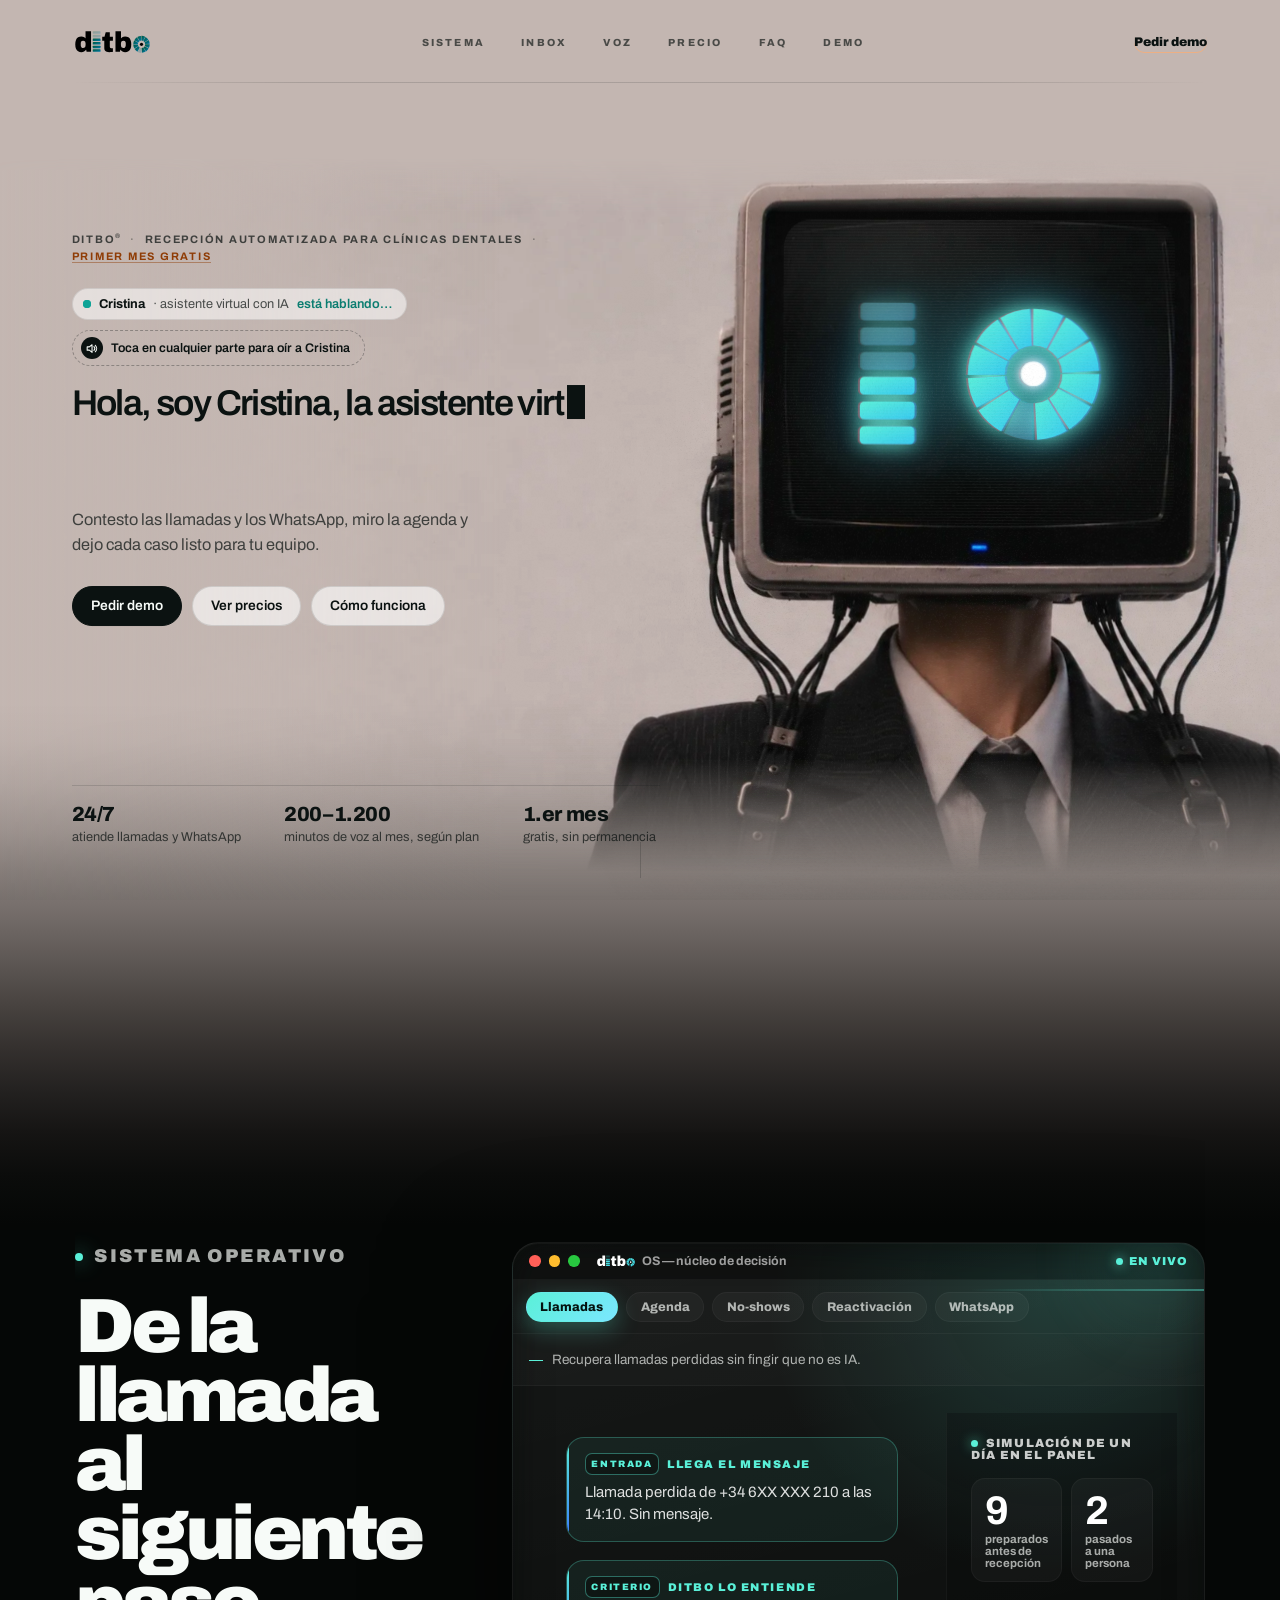
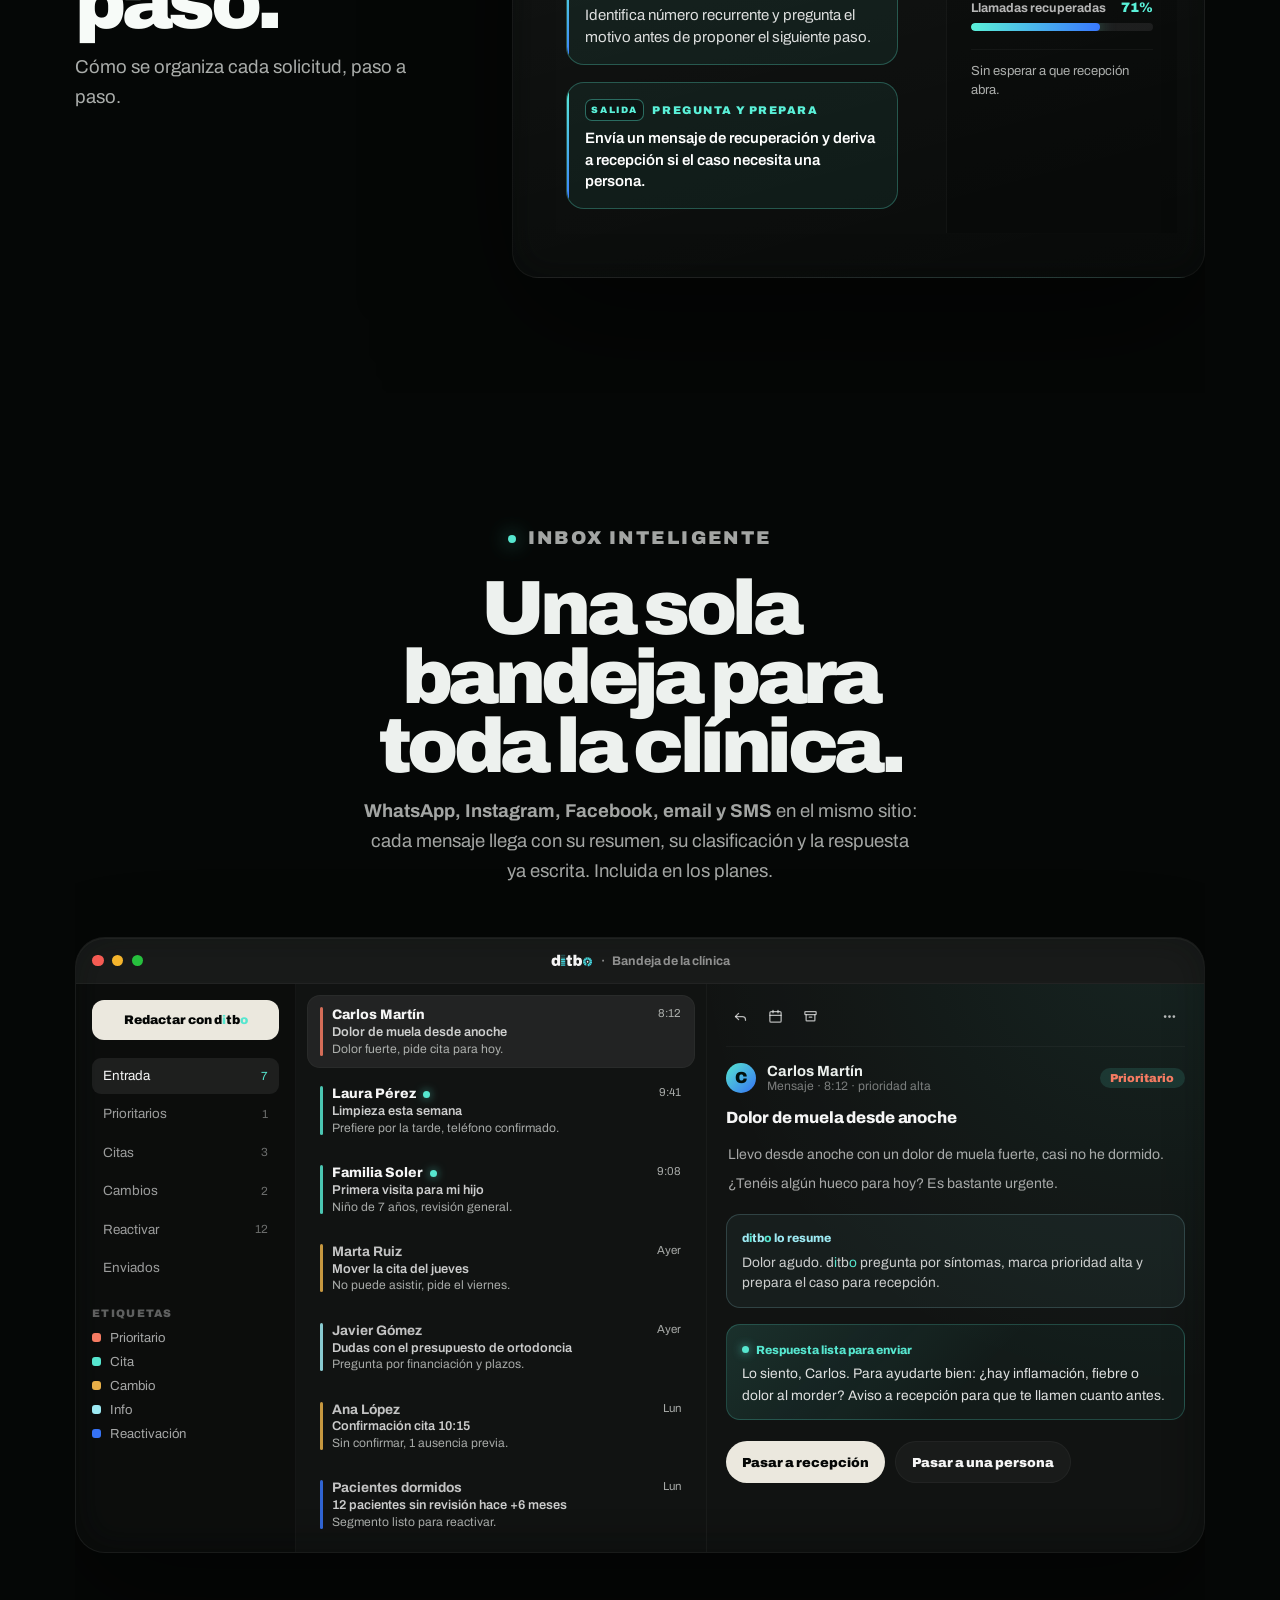
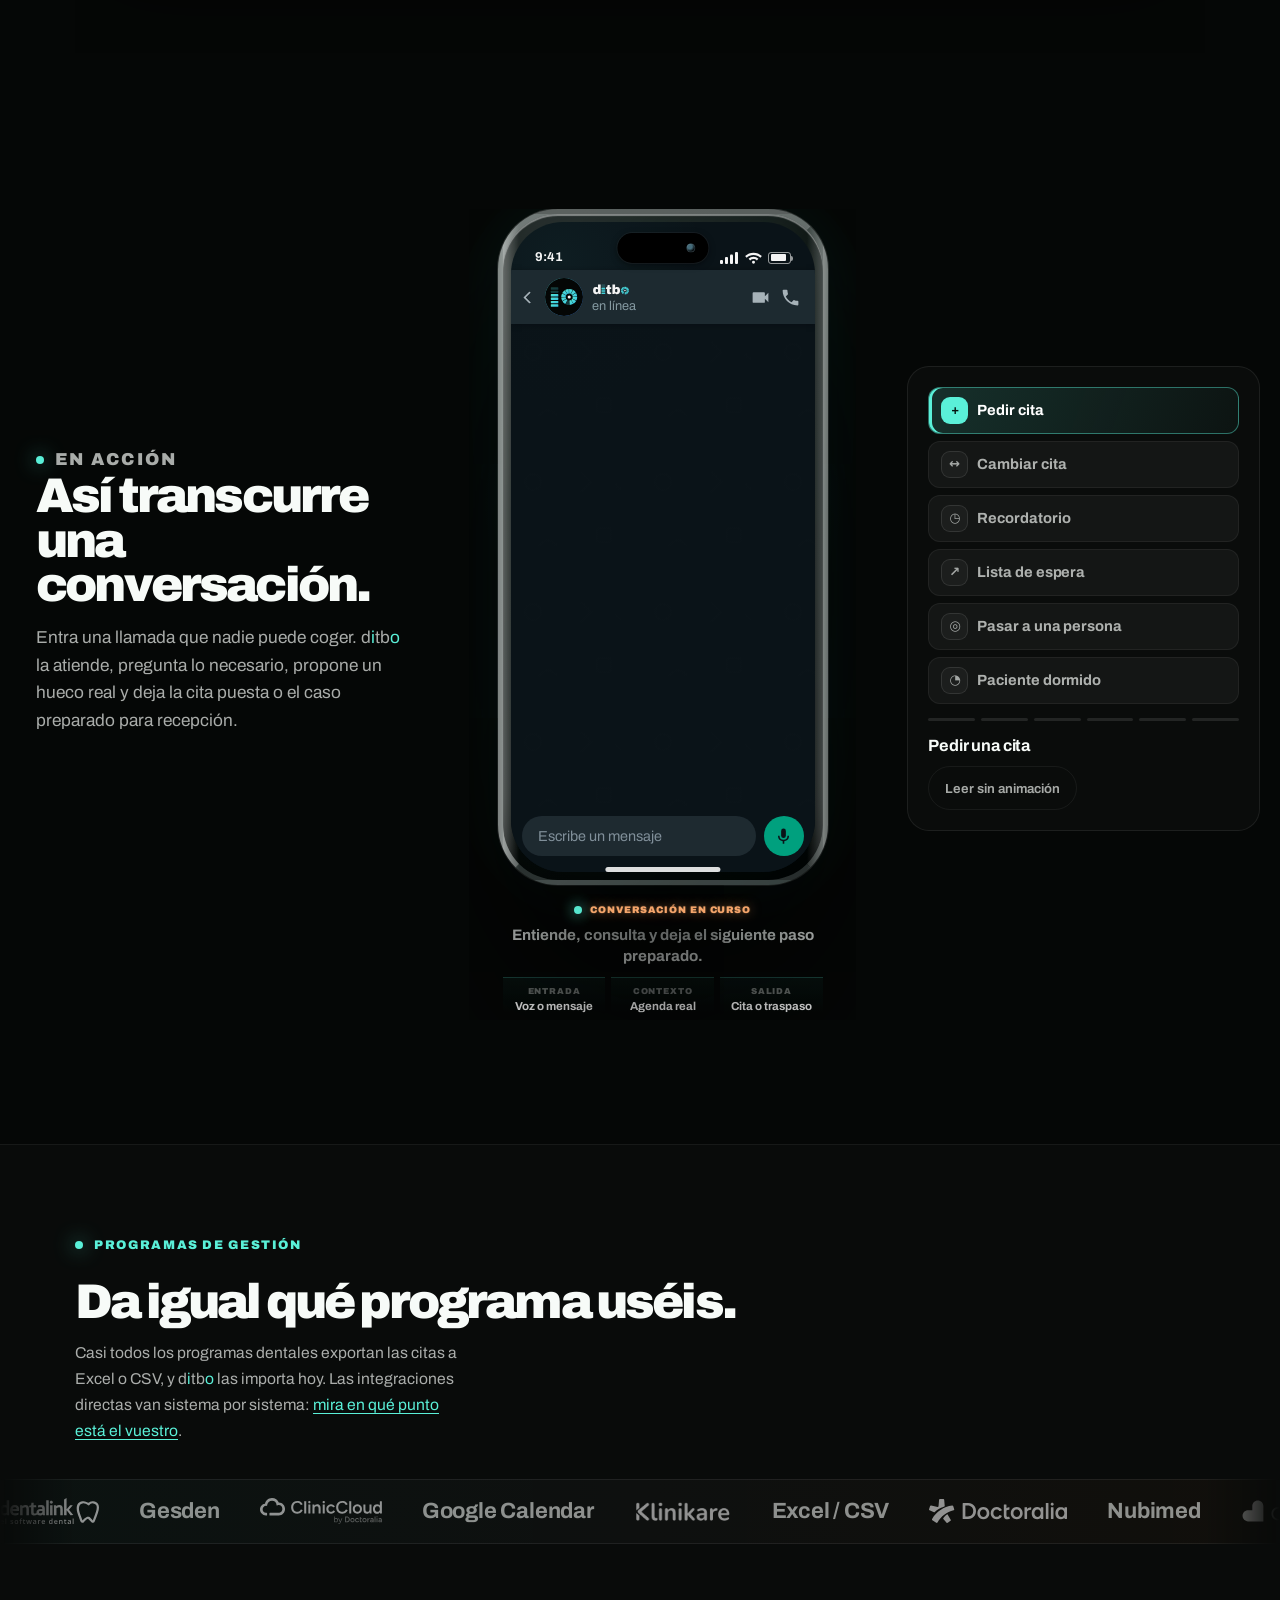
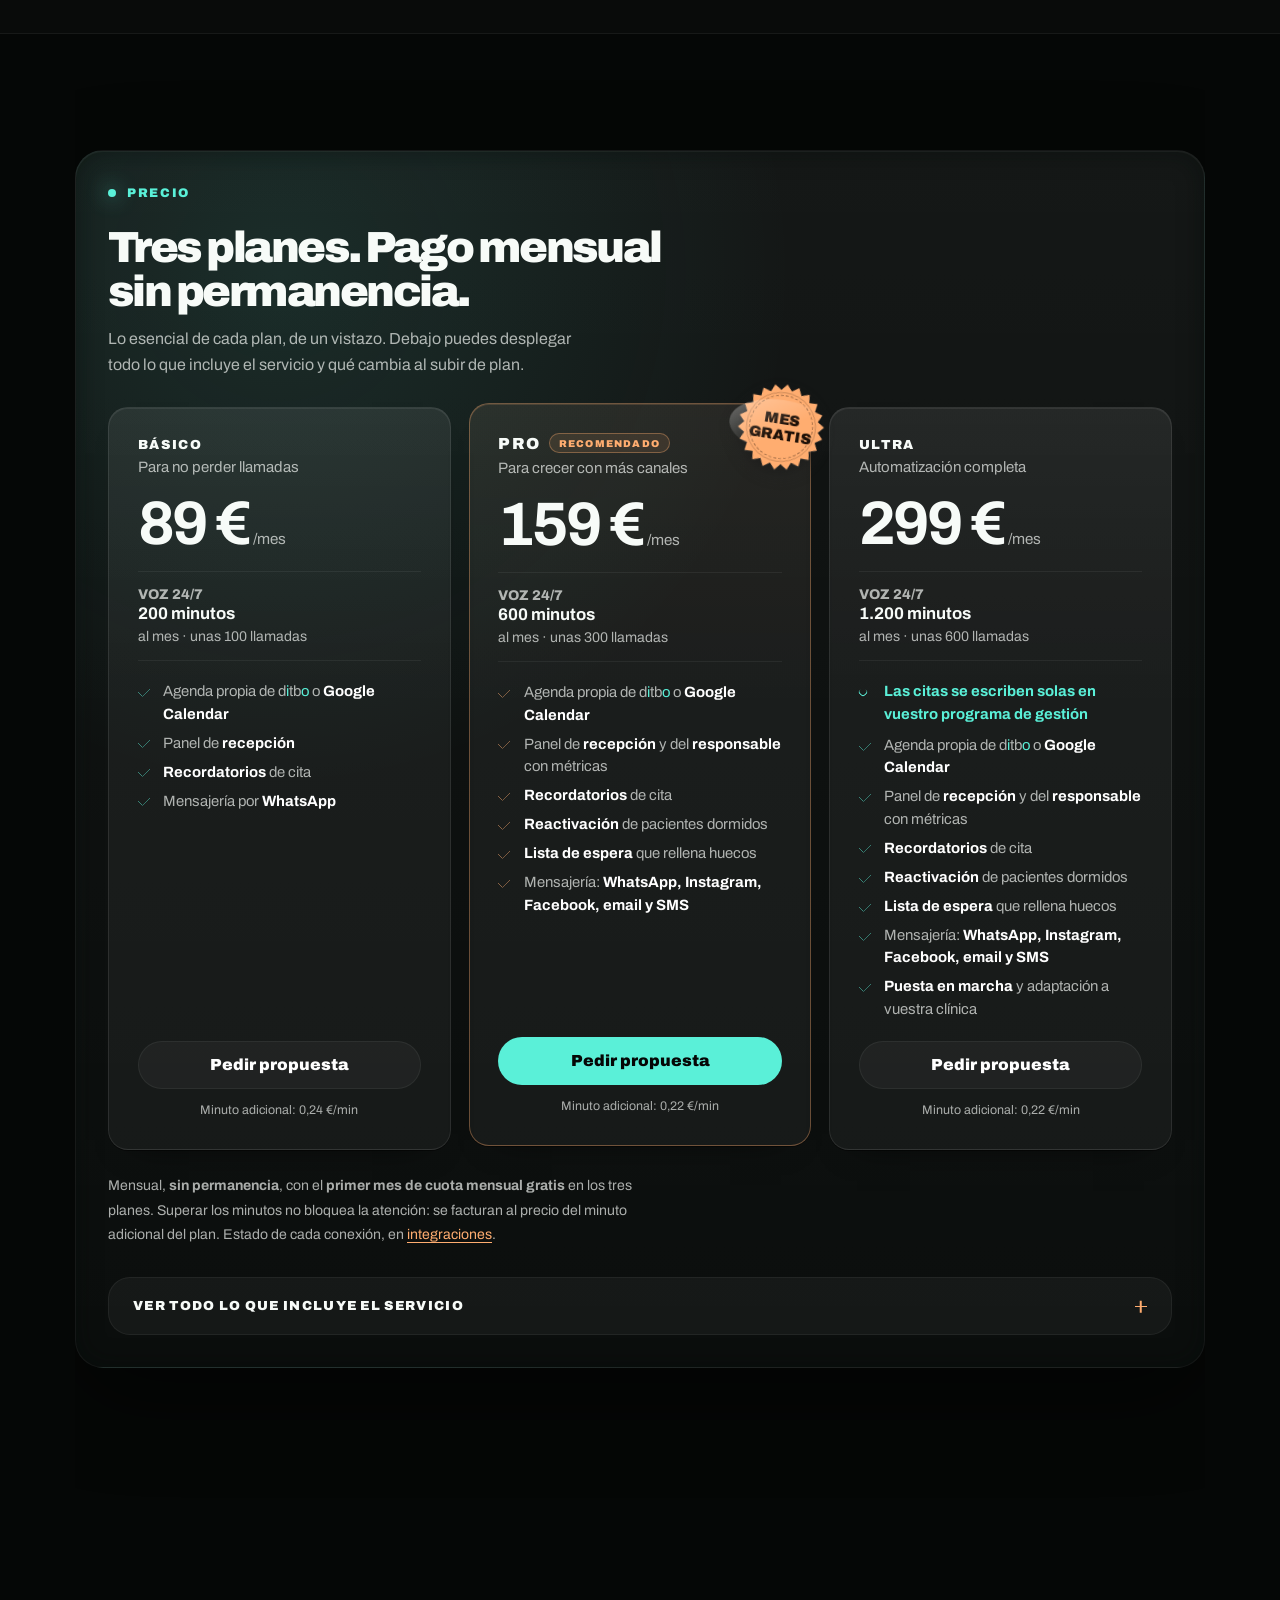
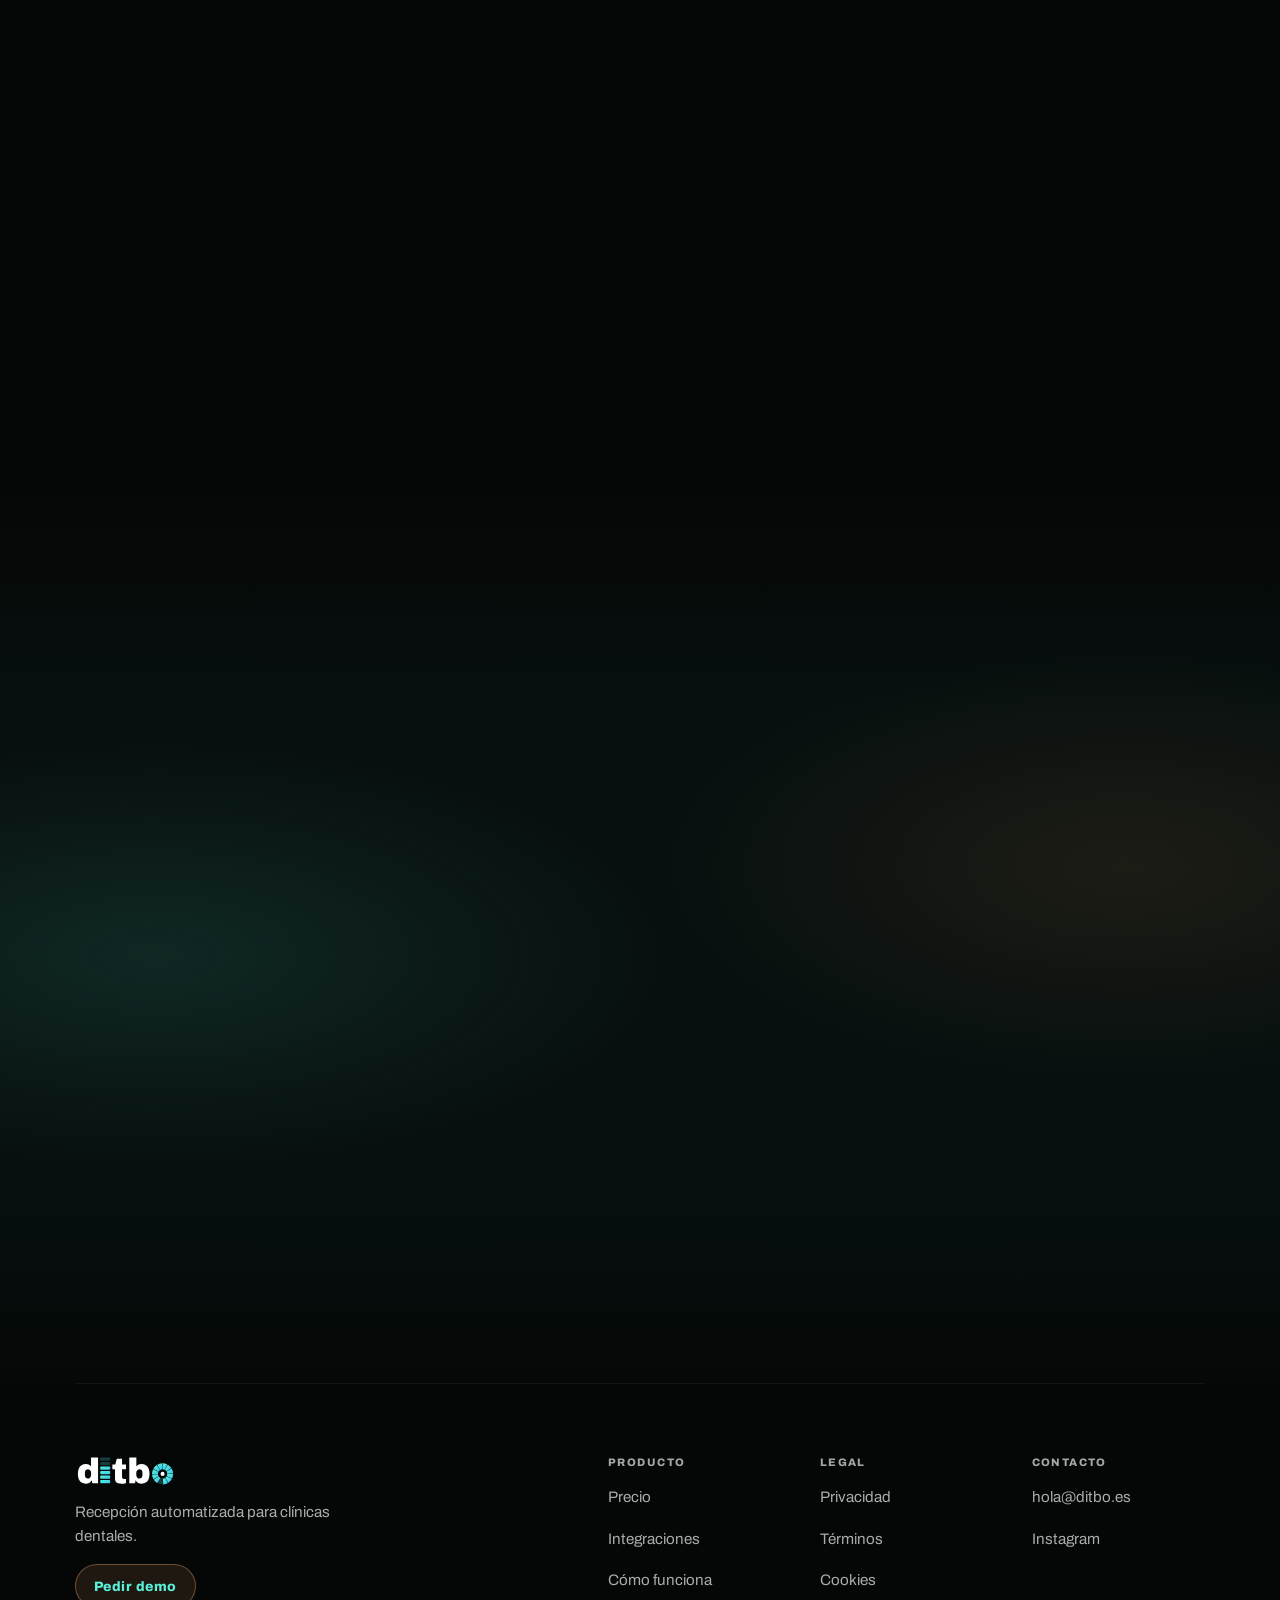
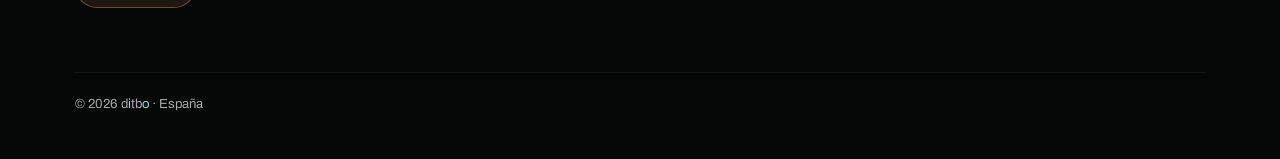
==== index.html @ 0ef1fa2f "web: cuerpo de Cristina en 3D, portada más fluida y voz sin caché trabada - Del cuello para abajo, e" ====
<!DOCTYPE html>
<html lang="es">
<head>
  <meta charset="UTF-8">
  <meta name="viewport" content="width=device-width, initial-scale=1.0, viewport-fit=cover">
  <link rel="preload" href="features/landing/media/hero/cristina.webp" as="image" fetchpriority="high">
  <link rel="preload" href="fonts/archivo-normal-latin.woff2" as="font" type="font/woff2" crossorigin>
  <link rel="preload" href="features/landing/landing.js?v=20261126-voz2" as="script" fetchpriority="low">
  <title>Recepcionista con IA para clínicas dentales | ditbo</title>
  <meta name="description" content="Recepcionista virtual con IA para clínicas dentales: atiende llamadas, responde por WhatsApp, gestiona la agenda y deriva a recepción cuando hace falta.">
  <meta name="theme-color" content="#050706">
  <link rel="canonical" href="https://ditbo.es/">
  <meta name="robots" content="index, follow, max-image-preview:large">
  <meta property="og:title" content="Recepcionista con IA para clínicas dentales | ditbo">
  <meta property="og:description" content="Atiende llamadas, gestiona WhatsApp e inbox, coordina la agenda y prepara cada caso para el equipo de la clínica.">
  <meta property="og:type" content="website">
  <meta property="og:url" content="https://ditbo.es/">
  <meta property="og:site_name" content="ditbo">
  <meta property="og:locale" content="es_ES">
  <meta property="og:image" content="https://ditbo.es/assets/brand/ditbo-social-card.png">
  <meta property="og:image:width" content="1200">
  <meta property="og:image:height" content="630">
  <meta property="og:image:type" content="image/png">
  <meta property="og:image:alt" content="ditbo, recepción automatizada para clínicas dentales">
  <meta name="twitter:card" content="summary_large_image">
  <meta name="twitter:title" content="Recepcionista con IA para clínicas dentales | ditbo">
  <meta name="twitter:description" content="Atiende llamadas, gestiona WhatsApp e inbox, coordina la agenda y prepara cada caso para el equipo de la clínica.">
  <meta name="twitter:image" content="https://ditbo.es/assets/brand/ditbo-social-card.png">
  <meta name="twitter:image:alt" content="ditbo, recepción automatizada para clínicas dentales">
  <link rel="icon" href="/favicon.ico" sizes="any">
  <link rel="icon" type="image/png" sizes="48x48" href="/assets/brand/favicon-48.png">
  <link rel="icon" type="image/png" sizes="192x192" href="/assets/brand/icon-192.png">
  <link rel="icon" type="image/svg+xml" href="/brand/icono/icono-ditbo.svg">
  <link rel="apple-touch-icon" sizes="180x180" href="/assets/brand/apple-touch-icon.png">
  <link rel="manifest" href="site.webmanifest">
  <script>window.ditboCss=function(){if(++window.ditboCss.n>=3)document.documentElement.classList.add('css-ready')};window.ditboCss.n=0;</script>
  <link id="landing-styles" rel="preload" as="style" href="features/landing/landing.css?v=20261117-marca" onload="if(this.rel==='stylesheet'){this.onload=null;ditboCss()}else{this.rel='stylesheet'}" onerror="this.onerror=null;ditboCss()">
  <!-- Datos estructurados (SEO/GEO): ayudan a Google y a los motores de IA a
       entender qué es ditbo, su web y sus preguntas frecuentes. Texto extraído
       del propio contenido de la página; no se inventan datos. -->
  <script type="application/ld+json">{
  "@context": "https://schema.org",
  "@graph": [
    {
      "@type": "Organization",
      "@id": "https://ditbo.es/#organization",
      "name": "ditbo",
      "alternateName": "AItomat",
      "url": "https://ditbo.es/",
      "email": "hola@ditbo.es",
      "sameAs": [
        "https://www.instagram.com/ditbo.es/"
      ],
      "logo": {
        "@type": "ImageObject",
        "url": "https://ditbo.es/assets/brand/google-logo.png",
        "width": 512,
        "height": 512
      },
      "image": "https://ditbo.es/assets/brand/ditbo-social-card.png",
      "description": "Recepción automatizada para clínicas dentales: atiende llamadas, gestiona la agenda, prepara los casos que necesitan a recepción, con salida a recepción cuando hace falta.",
      "areaServed": {
        "@type": "Country",
        "name": "España"
      },
      "knowsLanguage": "es-ES"
    },
    {
      "@type": "WebPage",
      "@id": "https://ditbo.es/#webpage",
      "url": "https://ditbo.es/",
      "name": "Recepcionista con IA para clínicas dentales | ditbo",
      "inLanguage": "es-ES",
      "isPartOf": {
        "@id": "https://ditbo.es/#website"
      },
      "about": {
        "@id": "https://ditbo.es/#organization"
      },
      "primaryImageOfPage": {
        "@type": "ImageObject",
        "url": "https://ditbo.es/assets/brand/ditbo-social-card.png",
        "width": 1200,
        "height": 630
      },
      "image": "https://ditbo.es/assets/brand/ditbo-social-card.png"
    },
    {
      "@type": "WebSite",
      "@id": "https://ditbo.es/#website",
      "url": "https://ditbo.es/",
      "name": "ditbo",
      "alternateName": "ditbo, recepcionista con IA para clínicas dentales",
      "inLanguage": "es-ES",
      "publisher": {
        "@id": "https://ditbo.es/#organization"
      }
    },
    {
      "@type": "Service",
      "name": "Recepción automatizada para clínicas dentales",
      "serviceType": "Automatización de recepción para clínicas dentales",
      "provider": {
        "@id": "https://ditbo.es/#organization"
      },
      "audience": {
        "@type": "BusinessAudience",
        "audienceType": "Clínicas dentales"
      },
      "areaServed": [
        {
          "@type": "Country",
          "name": "España"
        },
        {
          "@type": "AdministrativeArea",
          "name": "Galicia"
        }
      ],
      "description": "Recepción automatizada para clínicas dentales: atiende llamadas con IA, centraliza WhatsApp, Instagram, Facebook, email y SMS en una sola bandeja, gestiona la agenda, envía recordatorios, mantiene lista de espera, reactiva pacientes dormidos y lo muestra en un panel con métricas, derivando a recepción los casos que lo requieren."
    },
    {
      "@type": "FAQPage",
      "@id": "https://ditbo.es/#faq",
      "mainEntity": [
        {
          "@type": "Question",
          "name": "¿Es solo un contestador de llamadas?",
          "acceptedAnswer": {
            "@type": "Answer",
            "text": "No. La voz es la puerta de entrada, pero el servicio cubre también la bandeja única de mensajes (WhatsApp, Instagram, Facebook, email y SMS), la agenda, los recordatorios y confirmaciones, la lista de espera, la reactivación de pacientes dormidos y el panel de recepción y del responsable. Está todo detallado en el apartado de precio, y el estado técnico de cada conexión, en la página de integraciones."
          }
        },
        {
          "@type": "Question",
          "name": "¿Y si el paciente quiere hablar con una persona?",
          "acceptedAnswer": {
            "@type": "Answer",
            "text": "Se identifica como IA y se deriva a recepción si el paciente lo pide o si hay dudas. ditbo no fuerza el cierre: pregunta, prepara el contexto y pasa el caso cuando el paciente lo pide o cuando el motivo lo requiere."
          }
        },
        {
          "@type": "Question",
          "name": "¿Qué pasa con los datos de pacientes?",
          "acceptedAnswer": {
            "@type": "Answer",
            "text": "Los datos de salud requieren especial cuidado. Antes de conectar canales reales se firma contrato de encargado de tratamiento y se define qué datos se tratan, dónde y con qué medidas."
          }
        },
        {
          "@type": "Question",
          "name": "¿Tengo que cambiar mi software de agenda?",
          "acceptedAnswer": {
            "@type": "Answer",
            "text": "No como punto de partida. Se revisa vuestra agenda actual y se conecta lo viable. Para pilotos, Google Calendar está contemplado; otras agendas se valoran caso a caso. Las conexiones incluidas se preparan durante la puesta en marcha. El estado técnico de cada sistema está en la página de integraciones."
          }
        },
        {
          "@type": "Question",
          "name": "¿Qué pasa si me paso de los minutos incluidos?",
          "acceptedAnswer": {
            "@type": "Answer",
            "text": "Superar los minutos incluidos no bloquea la atención. Los minutos adicionales tienen una tarifa de 0,24 €/min en BÁSICO y 0,22 €/min en PRO y ULTRA."
          }
        },
        {
          "@type": "Question",
          "name": "¿Hay permanencia?",
          "acceptedAnswer": {
            "@type": "Answer",
            "text": "No. La propuesta base es mensual y sin permanencia. Si una integración requiere trabajo específico, se explica antes de activarla."
          }
        }
      ]
    }
  ]
}</script>
  <link id="font-styles" rel="preload" as="style" href="css/fonts.css?v=20260928-mobile-proportions" onload="if(this.rel==='stylesheet'){this.onload=null;ditboCss()}else{this.rel='stylesheet'}" onerror="this.onerror=null;ditboCss()">
  <link id="refresh-styles" rel="preload" as="style" href="css/refresh.css?v=20261117-naranja" onload="if(this.rel==='stylesheet'){this.onload=null;ditboCss()}else{this.rel='stylesheet'}" onerror="this.onerror=null;ditboCss()">
  <noscript><style>.smart-preloader{display:none!important}html:not(.css-ready) body>*{visibility:visible!important;animation:none!important}</style><link rel="stylesheet" href="features/landing/landing.css?v=20261117-marca"><link rel="stylesheet" href="css/fonts.css?v=20260928-mobile-proportions"><link rel="stylesheet" href="css/refresh.css?v=20261117-naranja"></noscript>
  <script>document.documentElement.classList.add('preloader-active');</script>
  <style>
    /* Intro de marca. Cada pieza es el trazado real de brand/logo/logo-ditbo.svg
       (mismo path, mismo degradado, mismo viewBox) en su propia capa HTML: solo
       se animan transform y opacity, que corren en el compositor aunque el hilo
       principal esté ocupado. Arranca con el primer pintado, sin esperar a JS.
       Los 11 segmentos de la «o» se encienden en barrido continuo por CSS
       (0,35–2,25 s): así no se paran aunque el hilo principal esté cargando el
       robot 3D. Con el dial completo, el punto blanco entra sin rebote
       (2,25–2,7 s) y el logo entero se sostiene antes de volar al nav.
       Al salir, el logo (las mismas capas: sin relevo a <img>) vuela hasta el del
       nav mientras el fondo se desvanece. Generado por scripts/marca/intro_index.py. */
    .smart-preloader{position:fixed;inset:0;z-index:10000;display:grid;place-items:center;overflow:hidden}
    .smart-preloader::after{content:"";position:absolute;inset:0;z-index:-2;background:#050706;transition:opacity .7s cubic-bezier(.33,0,.2,1) .08s}
    .smart-preloader::before{content:"";position:absolute;z-index:-1;width:min(86vw,780px);aspect-ratio:1;border-radius:50%;background:radial-gradient(circle,rgba(90,240,216,.06),rgba(90,240,216,.02) 42%,rgba(90,240,216,0) 70%);transition:opacity .45s ease}
    .preloader-mark{--u:1ms;--mw:clamp(270px,56vw,620px);position:relative;z-index:1;transform-origin:50% 50%;width:var(--mw);aspect-ratio:2851.4/844.98;animation:plIn .32s cubic-bezier(.2,.8,.2,1) both}
    .pl-defs{position:absolute;width:0;height:0;overflow:hidden}
    .pl-group{position:absolute;inset:0;display:block;pointer-events:none}
    .pl-part{position:absolute;display:block}
    .pl-part svg{display:block;width:100%;height:100%;overflow:visible}
    .pl-svg{position:absolute;inset:0;display:block;width:100%;height:100%;overflow:visible}
    .pl-dot-glow{border-radius:50%;background:radial-gradient(circle,rgba(255,255,255,.34),rgba(255,255,255,.1) 38%,rgba(255,255,255,0) 70%);animation:plDotGlow 3.0s linear both}
    .pl-layer{inset:0}
    .pl-dot-wrap{animation:plDotSize 3.0s linear both}
    .pl-dot-ring{position:absolute;inset:0;border-radius:50%;background:#050706;animation:plDotStroke 3.0s linear both}
    .pl-dot-core{position:absolute;border-radius:50%;background:#fff}
    .pl-ray-gap{opacity:.26}
    .pl-ray{opacity:.12;animation:plRay 0.3s cubic-bezier(.16,1,.3,1) both;animation-delay:calc(0.35s + var(--i) * 0.16s)}
    .pl-ray-0{--i:0}
    .pl-ray-1{--i:1}
    .pl-ray-2{--i:2}
    .pl-ray-3{--i:3}
    .pl-ray-4{--i:4}
    .pl-ray-5{--i:5}
    .pl-ray-6{--i:6}
    .pl-ray-7{--i:7}
    .pl-ray-8{--i:8}
    .pl-ray-9{--i:9}
    .pl-ray-10{--i:10}
    /* La «i» también carga: sus 6 barras suben y bajan como un medidor de
       nivel mientras se enciende la «o», y se quedan como en el logo (4 de 6). */
    .pl-bar{opacity:1}.pl-bar-5,.pl-bar-6{opacity:.26}
    .pl-bar-1{animation:plBar1 3s step-end both}@keyframes plBar1{0%{opacity:0.26}11%{opacity:1}15%{opacity:1}19%{opacity:1}23%{opacity:1}27%{opacity:1}31%{opacity:1}35%{opacity:1}39%{opacity:1}43%{opacity:1}47%{opacity:1}51%{opacity:1}55%{opacity:1}59%{opacity:1}63%{opacity:1}67%{opacity:1}71%{opacity:1}75%{opacity:1}100%{opacity:1}}
    .pl-bar-2{animation:plBar2 3s step-end both}@keyframes plBar2{0%{opacity:0.26}11%{opacity:0.26}15%{opacity:1}19%{opacity:1}23%{opacity:1}27%{opacity:1}31%{opacity:1}35%{opacity:1}39%{opacity:1}43%{opacity:1}47%{opacity:1}51%{opacity:1}55%{opacity:1}59%{opacity:1}63%{opacity:1}67%{opacity:1}71%{opacity:1}75%{opacity:1}100%{opacity:1}}
    .pl-bar-3{animation:plBar3 3s step-end both}@keyframes plBar3{0%{opacity:0.26}11%{opacity:0.26}15%{opacity:1}19%{opacity:1}23%{opacity:0.26}27%{opacity:1}31%{opacity:1}35%{opacity:1}39%{opacity:1}43%{opacity:1}47%{opacity:0.26}51%{opacity:1}55%{opacity:1}59%{opacity:1}63%{opacity:1}67%{opacity:1}71%{opacity:1}75%{opacity:1}100%{opacity:1}}
    .pl-bar-4{animation:plBar4 3s step-end both}@keyframes plBar4{0%{opacity:0.26}11%{opacity:0.26}15%{opacity:0.26}19%{opacity:1}23%{opacity:0.26}27%{opacity:1}31%{opacity:1}35%{opacity:0.26}39%{opacity:1}43%{opacity:1}47%{opacity:0.26}51%{opacity:1}55%{opacity:1}59%{opacity:0.26}63%{opacity:1}67%{opacity:1}71%{opacity:1}75%{opacity:1}100%{opacity:1}}
    .pl-bar-5{animation:plBar5 3s step-end both}@keyframes plBar5{0%{opacity:0.26}11%{opacity:0.26}15%{opacity:0.26}19%{opacity:1}23%{opacity:0.26}27%{opacity:1}31%{opacity:0.26}35%{opacity:0.26}39%{opacity:1}43%{opacity:1}47%{opacity:0.26}51%{opacity:0.26}55%{opacity:1}59%{opacity:0.26}63%{opacity:1}67%{opacity:0.26}71%{opacity:1}75%{opacity:0.26}100%{opacity:0.26}}
    .pl-bar-6{animation:plBar6 3s step-end both}@keyframes plBar6{0%{opacity:0.26}11%{opacity:0.26}15%{opacity:0.26}19%{opacity:0.26}23%{opacity:0.26}27%{opacity:1}31%{opacity:0.26}35%{opacity:0.26}39%{opacity:0.26}43%{opacity:1}47%{opacity:0.26}51%{opacity:0.26}55%{opacity:1}59%{opacity:0.26}63%{opacity:0.26}67%{opacity:0.26}71%{opacity:1}75%{opacity:0.26}100%{opacity:0.26}}
    @media(prefers-reduced-motion:reduce){.smart-preloader .pl-bar{animation:none!important}}
    .pl-g-word{animation:plJoin-word 3.0s linear both}
    .pl-g-o{animation:plJoin-o 3.0s linear both}
    /* Salida: el fondo se desvanece y el logo vuela a su sitio en el nav (--fx/--fy/--fs los calcula preloader.js). */
    .smart-preloader.is-leaving{pointer-events:none}
    .smart-preloader.is-leaving::after,.smart-preloader.is-leaving::before{opacity:0}
    .smart-preloader.is-leaving .preloader-mark{transform:translate3d(var(--fx,0),var(--fy,-6px),0) scale(var(--fs,1));opacity:var(--fo,0);transition:transform .8s cubic-bezier(.65,0,.25,1),opacity .5s ease}
    .preloader-flying .site-nav .brand-wordmark{opacity:0}
    .preloader-active body{overflow:hidden}
    /* Mientras la intro está delante, la home no gasta: sus animaciones CSS esperan. */
    .preloader-active body>:not(.smart-preloader),.preloader-active body>:not(.smart-preloader) *{animation-play-state:paused!important}
    @keyframes plIn{from{opacity:0}to{opacity:1}}
    @keyframes plJoin-word{0%,30%{transform:translate3d(calc(var(--mw) * 0.00000),0,0);animation-timing-function:cubic-bezier(.65,0,.35,1)}70%,100%{transform:none}}
    @keyframes plJoin-o{0%,30%{transform:translate3d(calc(var(--mw) * 0.03000),0,0);animation-timing-function:cubic-bezier(.65,0,.35,1)}70%,100%{transform:none}}
    @keyframes plRay{from{opacity:.12}to{opacity:1}}
    @keyframes plDotSize{0%,75.0%{opacity:0;transform:scale(.35);animation-timing-function:cubic-bezier(.16,1,.3,1)}90.0%,100%{opacity:1;transform:none}}
    @keyframes plDotStroke{0%,90.0%{opacity:1}100%{opacity:0}}
    @keyframes plDotGlow{0%,75.0%{opacity:0;transform:scale(.6)}82.5%{opacity:1;transform:none}100%{opacity:0;transform:scale(.85)}}
    @media(max-width:480px){.preloader-mark{--mw:min(84vw,400px)}}
    @media(prefers-reduced-motion:reduce){
      /* Misma narrativa sin desplazamientos: el punto de la «i» aparece en la «o». */
      .smart-preloader .preloader-mark{animation:plRmFade calc(var(--u)*900) ease both!important}
      .smart-preloader .pl-ray{animation:none!important;opacity:1}
      .smart-preloader.is-leaving .preloader-mark{transform:none;opacity:0}
      .smart-preloader .pl-dot-wrap,.smart-preloader .pl-dot-ring,.smart-preloader .pl-dot-glow{animation:none!important}
      @keyframes plRmFade{0%,40%{opacity:1}50%,56%{opacity:0}82%,100%{opacity:1}}
      .smart-preloader .pl-g-word{animation:plRm-word calc(var(--u)*900) linear both!important}@keyframes plRm-word{0%,52%{transform:translate3d(calc(var(--mw) * 0.00000),0,0)}52.1%,100%{transform:none}}
      .smart-preloader .pl-g-o{animation:plRm-o calc(var(--u)*900) linear both!important}@keyframes plRm-o{0%,52%{transform:translate3d(calc(var(--mw) * 0.03000),0,0)}52.1%,100%{transform:none}}
    }
  </style>
  <style id="hero-critical">
    /* Sin CLS por hojas tardías: hasta que llegan (o fallan) las 3 hojas, el
       contenido existe pero no se pinta; la intro lo tapa de todos modos. Red
       de seguridad: si nada marca .css-ready, a los 6 s se muestra igual. */
    html:not(.css-ready) body>:not(.smart-preloader){visibility:hidden;animation:cssReadyFailsafe 0s 6s forwards}
    @keyframes cssReadyFailsafe{to{visibility:visible}}
    /* ═══════════════════════════════════════════════════════════════════════
       PORTADA v3 · FONDO > GIRO > TEXTO.
       El fondo ES la escena: un campo de barras de nivel (la «i» de ditbo)
       hasta el horizonte; dentro, en el horizonte, el dial de la «o» gira y
       emite ondas de luz que cruzan el campo y el aire. Render propio en bucle
       de 12 s sin costura (scripts/hero_campo), servido como vídeo a pantalla
       completa. Regla de rendimiento (medida): la capa de vídeo NUNCA se
       transforma (ni parallax ni escala) y todo lo que va encima es estático;
       el movimiento vive dentro del render.
       ═══════════════════════════════════════════════════════════════════════ */
    #inicio.hero.ix{--ix-e:cubic-bezier(.2,.8,.2,1);--pad:clamp(24px,5.6vw,96px);position:relative;display:block;width:100%;max-width:none;height:max(100svh,600px);min-height:0;margin:0;padding:0;overflow:hidden;isolation:isolate;text-align:left;background:#040a0d}
    #inicio.ix::after{display:none}
    .ix-stage{position:absolute;inset:0;z-index:0;pointer-events:none}
    .ix-poster,.ix-poster img,.ix-video{position:absolute;inset:0;display:block;width:100%;height:100%;object-fit:cover;object-position:58% 50%}
    /* Escena alejada: el vídeo ocupa un encuadre centrado del --ix-z del hero y
       sus bordes se funden con el fondo. Se reduce su caja, no se escala: la
       capa de vídeo sigue sin transform (ver regla de rendimiento arriba).
       hero.js coloca el punto de la «o» midiendo este encuadre. */
    #inicio.hero.ix{--ix-z:.8}
    .ix-poster,.ix-video{left:calc((1 - var(--ix-z)) * 50%);top:calc((1 - var(--ix-z)) * 50%);width:calc(var(--ix-z) * 100%);height:calc(var(--ix-z) * 100%)}
    /* El fundido va por debajo de .ix-shade (z-index 1, posterior en el DOM): así el
       sombreado de la portada cae igual dentro y fuera del encuadre. */
    .ix-shade{z-index:1}
    .ix-stage::before{content:"";position:absolute;z-index:1;pointer-events:none;left:calc((1 - var(--ix-z)) * 50% - 1px);top:calc((1 - var(--ix-z)) * 50% - 1px);width:calc(var(--ix-z) * 100% + 2px);height:calc(var(--ix-z) * 100% + 2px);box-shadow:inset 0 0 8vw 8vw #040a0d}
    .ix-video{opacity:0;transition:opacity 1s ease}
    .ix-video.is-on{opacity:1}
    /* El punto blanco de la «o» no está en el vídeo: lo pinta la web encima, en el
       centro exacto del dial (hero.js calcula dónde cae con object-fit), y se
       desplaza dentro del buje hacia el puntero. Es un elemento pequeño que solo
       mueve transform: no toca la capa de vídeo. */
    .ix-eye{position:absolute;left:var(--ex,57%);top:var(--ey,38%);width:0;height:0;z-index:1;opacity:0;transition:opacity .8s ease}
    .ix-eye.is-ready{opacity:1}
    .ix-eye i{position:absolute;left:0;top:0;width:calc(var(--er,20px)*2);height:calc(var(--er,20px)*2);margin:calc(var(--er,20px)*-1) 0 0 calc(var(--er,20px)*-1);border-radius:50%;background:radial-gradient(circle,#fff 0 58%,rgba(235,255,250,.9) 70%,rgba(160,250,235,0) 100%);box-shadow:0 0 calc(var(--er,20px)*1.2) rgba(255,255,255,.55),0 0 calc(var(--er,20px)*3.4) rgba(90,240,216,.4);transform:translate3d(var(--dx,0px),var(--dy,0px),0);transition:transform 1.1s cubic-bezier(.2,.8,.2,1)}
    .ix-eye i::before{content:"";position:absolute;left:50%;top:50%;width:calc(var(--er,20px)*14);height:calc(var(--er,20px)*14);margin:calc(var(--er,20px)*-7) 0 0 calc(var(--er,20px)*-7);border-radius:50%;background:radial-gradient(circle,rgba(200,255,245,.16),rgba(90,240,216,.06) 35%,rgba(90,240,216,0) 65%);pointer-events:none}
    /* Una sola capa estática: lectura del texto abajo a la izquierda y fundido con Sistema. */
    .ix-shade{position:absolute;inset:0;background:radial-gradient(70% 66% at 0% 100%,rgba(2,5,6,.94),rgba(2,5,6,.72) 42%,rgba(2,5,6,0) 78%),linear-gradient(180deg,rgba(5,7,6,0) 58%,rgba(5,7,6,.55) 80%,#050706 100%)}

    /* Texto: tercer plano, pequeño y editorial, abajo a la izquierda */
    .ix-copy{position:absolute;z-index:2;left:var(--pad);bottom:clamp(64px,11svh,120px);width:min(48vw,640px)}
    .ix-eyebrow{margin:0 0 16px;color:rgba(247,251,248,.82);font-size:.74rem;font-weight:700;letter-spacing:.18em;text-transform:uppercase;line-height:1.6}
    .ix-eyebrow span{margin:0 .5em;color:rgba(247,251,248,.35)}
    .ix-promo{color:var(--orange);border-bottom:1px solid rgba(255,173,112,.45);white-space:nowrap}
    .ix-promo:hover{border-color:var(--orange)}
    /* Mismo tamaño y tipografía que los títulos de las demás secciones (h2) */
    #inicio.ix .ix-title{margin:0;max-width:none;font-family:Archivo,system-ui,sans-serif;font-size:clamp(2.4rem,6vw,5rem);font-weight:900;line-height:.9;letter-spacing:-.058em;color:#f7fbf8;text-align:left;text-wrap:balance;text-shadow:none}
    #inicio.ix .ix-title{text-shadow:0 2px 24px rgba(2,5,6,.85)}
    #inicio.ix .ix-title .shiny{text-shadow:none;font-family:inherit;font-style:normal;font-weight:inherit;letter-spacing:inherit;animation-iteration-count:2!important}
    .ix-lead{max-width:36ch;margin:14px 0 0;color:rgba(247,251,248,.82);font-size:1.06rem;line-height:1.55;text-shadow:0 1px 14px rgba(2,5,6,.9)}
    .ix-actions{display:flex;align-items:center;flex-wrap:wrap;gap:10px 26px;margin-top:26px}
    .ix-actions .primary-btn{min-height:50px;padding:0 26px;font-size:.95rem;white-space:nowrap}
    .ix-link{color:rgba(247,251,248,.86);font-size:.86rem;font-weight:600;white-space:nowrap;border-bottom:1px solid rgba(255,255,255,.22);padding-bottom:2px}
    .ix-link:hover{border-color:var(--aqua)}
    /* Indicación de scroll mínima: una línea, tres pasadas y quieta */
    .ix-cue{position:absolute;z-index:2;left:50%;bottom:22px;width:1px;height:36px;background:rgba(255,255,255,.14);overflow:hidden}
    .ix-cue i{position:absolute;left:0;top:0;width:1px;height:12px;background:var(--aqua);transform:translateY(36px);animation:ixCue 2.4s var(--ix-e) 1.4s 3}
    @keyframes ixCue{from{transform:translateY(-12px)}to{transform:translateY(36px)}}
    .ix-sentinel{position:absolute;left:0;top:14svh;width:1px;height:1px;pointer-events:none}
    .ix-sentinel-top{top:3svh}

    /* Hacia Sistema (y de vuelta): un velo oscuro crece con el scroll sobre la
       escena, así el paso al negro de Sistema es continuo en los dos sentidos.
       El texto no se toca: siempre visible mientras está en pantalla. */
    .ix-cue{transition:opacity .5s ease}
    #inicio.ix-scrolled .ix-cue{opacity:0}
    .ix-veil{position:absolute;inset:0;z-index:1;background:#050706;opacity:0;pointer-events:none}
    @supports (animation-timeline: scroll()){
      #inicio.ix-scrolled .ix-veil{animation:ixVeil linear both;animation-timeline:scroll(root);animation-range:0 95svh}
      @keyframes ixVeil{from{opacity:0}to{opacity:.88}}
    }
    /* El fondo fijo de toda la web no se pinta mientras la portada ocupa la pantalla.
       Medido (1920, CPU x4): vídeo + fondo fijo a la vez = 23 fps en scroll; solo
       uno de los dos = 60 fps. Vuelve con un fundido cuando de la portada queda un
       6 % (ya dentro de su degradado a negro) y en ese mismo instante el vídeo se
       pausa: nunca coinciden los dos. */
    .ambient{transition:opacity .9s ease}
    body.ix-hero-on .ambient{opacity:0;visibility:hidden;transition:opacity .9s ease,visibility 0s linear .9s}

    /* Navegación · portada: editorial, sin caja · al bajar: la píldora compacta */
    body[data-nav-mode] .site-nav{background:transparent;border-color:transparent;box-shadow:none;-webkit-backdrop-filter:none;backdrop-filter:none}
    body[data-nav-mode] .site-nav::after{content:"";position:absolute;inset:0;z-index:-1;border-radius:inherit;border:1px solid rgba(255,255,255,.05);background:linear-gradient(180deg,rgba(255,255,255,.1),rgba(255,255,255,.03)),rgba(5,7,6,.92);box-shadow:0 18px 54px rgba(0,0,0,.56),0 0 0 1px rgba(90,240,216,.05),inset 0 1px 0 rgba(255,255,255,.05);transition:opacity .45s var(--ix-e,ease)}
    body.nav-anim .site-nav{transition:top .55s cubic-bezier(.2,.8,.2,1),left .55s cubic-bezier(.2,.8,.2,1),right .55s cubic-bezier(.2,.8,.2,1),width .55s cubic-bezier(.2,.8,.2,1),min-height .55s cubic-bezier(.2,.8,.2,1),padding .55s cubic-bezier(.2,.8,.2,1),border-radius .55s cubic-bezier(.2,.8,.2,1),gap .55s cubic-bezier(.2,.8,.2,1)}
    body.nav-anim .site-nav .brand-wordmark,body.nav-anim .site-nav .nav-links,body.nav-anim .site-nav .nav-links a,body.nav-anim .site-nav .nav-cta{transition:width .55s cubic-bezier(.2,.8,.2,1),gap .55s cubic-bezier(.2,.8,.2,1),padding .55s cubic-bezier(.2,.8,.2,1),min-height .55s cubic-bezier(.2,.8,.2,1),background-color .45s ease,border-color .45s ease,color .35s ease,box-shadow .45s ease}
    @media (min-width:761px){
      .site-nav .brand-wordmark{width:90px;height:auto}
      body[data-nav-mode="hero"] .site-nav{top:0;width:100%;min-height:84px;padding:18px var(--pad-nav,clamp(24px,5.6vw,96px));border-radius:0;gap:2rem}
      body[data-nav-mode="hero"] .site-nav::after{opacity:0}
      body[data-nav-mode="hero"] .site-nav .brand-wordmark{width:79px}
      body[data-nav-mode="hero"] .site-nav .nav-links{gap:2.3rem;padding:0;background-color:transparent;border-color:transparent}
      body[data-nav-mode="hero"] .site-nav .nav-links a{padding:4px 0;background-color:transparent;color:rgba(247,251,248,.62);font-size:.64rem;letter-spacing:.2em}
      body[data-nav-mode="hero"] .site-nav .nav-links a:hover{color:#f7fbf8}
      body[data-nav-mode="hero"] .site-nav .nav-cta{min-height:0;padding:4px 0;background-color:transparent;color:#f7fbf8;box-shadow:inset 0 -1px 0 rgba(255,173,112,.7)}
      body[data-nav-mode="hero"] .site-nav .nav-cta:hover{color:var(--orange)}
      /* Filo inferior: una línea finísima que se desvanece en los extremos */
      body[data-nav-mode="hero"] .site-nav::before{content:"";position:absolute;left:var(--pad-nav,clamp(24px,5.6vw,96px));right:var(--pad-nav,clamp(24px,5.6vw,96px));bottom:0;height:1px;background:linear-gradient(90deg,rgba(255,255,255,0),rgba(255,255,255,.12) 20%,rgba(255,255,255,.12) 80%,rgba(255,255,255,0))}
    }
    @media (max-width:760px){
      .site-nav .brand-wordmark{width:64px;height:auto}
      body[data-nav-mode="hero"] .site-nav{top:0;left:0;right:0;min-height:68px;padding:12px 14px 12px 20px;border-radius:0}
      body[data-nav-mode="hero"] .site-nav:not(.menu-open)::after{opacity:0}
      body[data-nav-mode="hero"] .site-nav .nav-cta{background-color:transparent;color:#f7fbf8;box-shadow:inset 0 0 0 1px rgba(255,173,112,.6)}
      body[data-nav-mode="hero"] .site-nav .nav-toggle{background:transparent;border-color:rgba(255,255,255,.14)}
    }

    /* Móvil: misma filosofía; la escena ocupa todo y el texto, contenido, abajo. */
    @media (max-width:760px){
      #inicio.hero.ix{height:100svh;min-height:540px}
      .ix-poster,.ix-poster img,.ix-video{object-position:50% 40%}
      #inicio.hero.ix{--ix-z:.9}
      .ix-stage::before{box-shadow:inset 0 0 10vw 9vw #040a0d}
      .ix-shade{background:linear-gradient(0deg,rgba(2,5,6,.95) 0%,rgba(2,5,6,.78) 30%,rgba(2,5,6,0) 52%)}
      .ix-copy{left:20px;right:20px;bottom:clamp(52px,8svh,72px);width:auto}
      .ix-eyebrow{font-size:.64rem;letter-spacing:.13em;margin-bottom:12px}
      .ix-eyebrow span{display:none}
      .ix-promo{display:table;margin-top:4px}
      #inicio.ix .ix-title{font-size:clamp(1.75rem,8vw,2.12rem);line-height:1.04;letter-spacing:-.04em}
      .ix-lead{font-size:.95rem;margin-top:10px}
      .ix-actions{margin-top:16px;gap:10px 20px}
      .ix-sentinel{top:30svh}
    }
    @media (max-width:760px) and (max-height:640px){
      .ix-lead{display:none}
    }
    @media (prefers-reduced-motion:reduce){
      .ix-stage,.ix-copy,.ix-cue i,.ix-veil{animation:none!important}
      .ix-video{display:none}
      body.nav-anim .site-nav,body.nav-anim .site-nav *{transition:none!important}
    }
  </style>
  <style id="hero-tv">
    /* ═══════════════════════════════════════════════════════════════════════
       PORTADA v4 · LA PANTALLA QUE MIRA.
       Foto a sangre (fondo gris cálido, figura (Cristina, en traje) con cabeza de televisor a la
       derecha) y, sobre su pantalla, la cara de ditbo: ojo izquierdo la «i»
       (barras de nivel), ojo derecho la «o» (dial con su punto). Miran al
       puntero, pestañean y, en la llamada real, la «i» sube con la voz.
       Texto a la izquierda: el personaje habla. Abajo a la derecha, la
       tarjeta de llamada en vivo (antes, sección Voz). hero.js escribe
       --lx/--ly (mirada, -1…1) y --vol (voz, 0…1).
       La pantalla de la foto ocupa (en % de la foto 1671×941):
       x 61 · y 8 · ancho 29,3 · alto 41.
       ═══════════════════════════════════════════════════════════════════════ */
    #inicio.hero.ix{--ink:#0b1211;--ink-2:rgba(11,18,17,.72);--teal:#0b7d70;--lx:0;--ly:0;--vol:0;background:#c3b6b1}
    #inicio.ix .ix-shade{display:none}
    .ix-stage::before{display:none}

    /* La foto: cubre la portada anclada arriba a la derecha (la figura nunca se corta) */
    .ix-photo{position:absolute;inset:0;z-index:0;overflow:hidden;pointer-events:none}
    .ix-photo-in{position:absolute;bottom:0;right:0;height:max(81%,520px);aspect-ratio:1671/941}
    .ix-fig{position:absolute;inset:-1.5%;transform-origin:62% 100%;will-change:transform}
    .ix-body{position:absolute;inset:0;display:block;width:100%;height:100%}
    /* Los bordes de la foto se funden dentro de la propia imagen: aunque el
       bloque gire o se balancee, nunca asoma un canto. */
    .ix-body{-webkit-mask-image:linear-gradient(90deg,transparent 0,#000 30%),linear-gradient(180deg,transparent 0,#000 7%,#000 80%,transparent 95%);-webkit-mask-composite:source-in;mask-image:linear-gradient(90deg,transparent 0,#000 30%),linear-gradient(180deg,transparent 0,#000 7%,#000 80%,transparent 95%);mask-composite:intersect}
    #inicio.ix .ix-copy{min-width:0}
    .ix-fig{transform-origin:66% 100%}
    .ix-photo-in::after{content:"";position:absolute;inset:-1px;background:linear-gradient(90deg,#c3b6b1 0%,rgba(195,182,177,.85) 12%,rgba(195,182,177,0) 40%);pointer-events:none}

    /* La pantalla de la foto y la cara de ditbo */
    .tv{position:absolute;z-index:1;left:61%;top:8%;width:29.3%;height:41%;border-radius:7% / 9%;overflow:hidden;--lx:0;--ly:0;--vol:0}
    .tv-defs{position:absolute;width:0;height:0;overflow:hidden}
    .tv-eyes{position:absolute;inset:0;display:flex;align-items:center;justify-content:center;gap:12%;translate:calc(var(--lx)*6%) calc(var(--ly)*6%);transform-origin:50% 50%;
      filter:drop-shadow(-2px 0 0 rgba(255,90,120,.35)) drop-shadow(2px 0 0 rgba(70,150,255,.4)) drop-shadow(0 0 10px rgba(110,250,225,calc(.85 + var(--vol)*.15))) drop-shadow(0 0 28px rgba(53,201,240,calc(.5 + var(--vol)*.3)))}
    .tv::before{content:"";position:absolute;inset:0;background:radial-gradient(55% 50% at 50% 50%,rgba(90,240,216,calc(.13 + var(--vol)*.12)),rgba(53,201,240,.04) 55%,rgba(0,0,0,0) 75%);pointer-events:none}
    .tv-eyes.is-blink{animation:tvBlink .2s ease-in-out}
    @keyframes tvBlink{0%,100%{transform:scaleY(1)}45%,55%{transform:scaleY(.06)}}
    .tv-eye{position:relative;display:block}
    .tv-eye svg{display:block;width:100%;height:100%;overflow:visible}
    .tv-eye-o{width:35%;aspect-ratio:1}
    .tv-eye-i{width:16%;aspect-ratio:320/765}
    .tv-bar{transition:opacity .12s ease}
    .tv-o-dim{opacity:.26}
    .tv-pupil{position:absolute;left:50%;top:50%;width:18.6%;aspect-ratio:1;border-radius:50%;background:radial-gradient(circle,#fff 0 60%,rgba(220,255,250,.85) 75%,rgba(160,250,235,0) 100%);box-shadow:0 0 8px rgba(255,255,255,.8),0 0 22px rgba(90,240,216,.5);
      transform:translate(calc(-50% + var(--lx)*58%),calc(-50% + var(--ly)*58%))}
    .tv-scan{position:absolute;inset:0;background:repeating-linear-gradient(180deg,rgba(255,255,255,.035) 0 1px,rgba(0,0,0,0) 1px 3px);pointer-events:none}
    @keyframes tvFlicker{0%,100%{opacity:.9}50%{opacity:.65}}
    .tv-glare{position:absolute;inset:0;background:radial-gradient(80% 50% at 30% 8%,rgba(255,255,255,.07),rgba(255,255,255,0) 70%);pointer-events:none}

    /* Texto en tinta oscura */
    #inicio.ix .ix-copy{z-index:2;top:50%;bottom:auto;transform:translateY(-42%);width:min(42vw,560px)}
    #inicio.hero.ix h1.ix-say .ix-say-text{display:inline;font:inherit;color:inherit}
    #inicio.ix .ix-eyebrow{margin-bottom:22px;color:var(--ink-2);font-size:.68rem;letter-spacing:.16em}
    #inicio.ix .ix-eyebrow span{color:rgba(11,18,17,.35)}
    #inicio.ix .ix-eyebrow sup{font-size:.6em;letter-spacing:0}
    #inicio.ix .ix-promo{color:#8f3c05;border-color:rgba(143,60,5,.45)}
    .ix-intro{max-width:44ch;margin:0 0 18px;color:var(--ink-2);font-size:.98rem;line-height:1.55}
    #inicio.hero.ix h1.ix-say{display:block;width:auto;max-width:none;word-spacing:normal;text-align:left;background:none;-webkit-text-fill-color:#0b1211;animation:none;opacity:1;transform:none}
    #inicio.hero.ix h1.ix-say,#inicio.ix .ix-say{margin:0;color:#0b1211;font-family:Archivo,system-ui,sans-serif;font-size:clamp(1.5rem,2.35vw,2.25rem);font-weight:600;line-height:1.14;letter-spacing:-.03em;text-shadow:none;text-wrap:pretty}
    .ix-caret[hidden]{display:none}
    .ix-say-rest{color:transparent;-webkit-text-fill-color:transparent}
    .ix-caret{display:inline-block;width:.5em;height:.95em;margin-left:.12em;vertical-align:-.1em;background:#0b1211;animation:ixCaret 1s steps(1) infinite}
    @keyframes ixCaret{50%{opacity:0}}
    .ix-chips{display:flex;flex-wrap:wrap;gap:10px;margin-top:28px}
    .ix-chip{display:inline-flex;align-items:center;min-height:40px;padding:0 18px;border-radius:999px;border:1px solid rgba(11,18,17,.12);background:rgba(255,255,255,.62);color:#0b1211;font-size:.86rem;font-weight:600;white-space:nowrap;transition:background-color .2s ease,border-color .2s ease,color .2s ease,transform .2s ease}
    .ix-chip:hover{background:#fff;color:var(--teal);transform:translateY(-1px)}
    .ix-chip-main{background:#0b1211;border-color:#0b1211;color:#f7fbf8}
    .ix-chip-main:hover{background:#13201e;color:#5af0d8}
    .ix-chip:focus-visible{outline:2px solid var(--teal);outline-offset:3px}
    #inicio.ix .ix-cue{background:rgba(11,18,17,.18)}
    #inicio.ix .ix-cue i{background:var(--ink)}

    /* Navegación sobre la portada clara: el mismo logo, invertido a tinta */
    body[data-nav-mode="hero"] .site-nav .brand-wordmark{filter:invert(1) hue-rotate(180deg) saturate(1.4)}
    .site-nav .brand-wordmark{transition:filter .45s ease}
    body[data-nav-mode="hero"] .site-nav .nav-links a{color:rgba(11,18,17,.66)}
    body[data-nav-mode="hero"] .site-nav .nav-links a:hover{color:#0b1211}
    body[data-nav-mode="hero"] .site-nav .nav-cta{color:#0b1211}
    body[data-nav-mode="hero"] .site-nav::before{background:linear-gradient(90deg,rgba(11,18,17,0),rgba(11,18,17,.14) 20%,rgba(11,18,17,.14) 80%,rgba(11,18,17,0))}
    body[data-nav-mode="hero"] .site-nav:not(.menu-open) .nav-toggle{border-color:rgba(11,18,17,.2)}
    body[data-nav-mode="hero"] .site-nav:not(.menu-open) .nav-toggle-bar{background:#0b1211}

    /* Tarjeta de llamada en vivo (antes: sección Voz) */
    .ix-call{position:absolute;z-index:3;left:var(--pad);bottom:clamp(20px,4.5svh,44px);width:min(330px,26vw);opacity:0;animation:ixCallIn .9s cubic-bezier(.2,.8,.2,1) .6s forwards}
    @keyframes ixCallIn{from{opacity:0;translate:0 16px}to{opacity:1;translate:0 0}}
    #inicio .ix-call .voice-transcript{margin:0;min-height:0;padding:14px;border-radius:20px;background:rgba(8,12,12,.88);border:1px solid rgba(255,255,255,.1);box-shadow:0 30px 70px -28px rgba(8,14,13,.7);-webkit-backdrop-filter:blur(12px);backdrop-filter:blur(12px)}
    #inicio .ix-call .voice-chat-wrap{position:relative}
    #inicio .ix-call .wa-chat{height:clamp(110px,16svh,170px);max-height:none;min-height:0;overflow:hidden auto;scrollbar-width:none}
    #inicio .ix-call .wa-chat::-webkit-scrollbar{display:none}
    #inicio .ix-call .wa-chat.con-cta{padding-bottom:0}
    #inicio .ix-call .bubble{font-size:.8rem}
    #inicio .ix-call .voice-live-cta{position:static;margin-top:10px;padding:0;background:none}
    .ix-call-foot{margin:10px 4px 0;color:rgba(247,251,248,.5);font-size:.7rem;letter-spacing:.02em}

    /* Escritorio: el texto centrado a la izquierda y la tarjeta debajo, sin pisarse */
    @media (min-width:761px){
      #inicio.ix .ix-copy{top:clamp(108px,17svh,190px);transform:none}
      .ix-call{width:min(360px,30vw)}
    }
    @media (min-width:761px) and (max-height:820px){
      #inicio.ix .ix-intro{display:none}
      #inicio .ix-call .wa-chat{height:96px}
    }
    @media (max-width:1100px) and (min-width:761px){
      #inicio.ix .ix-copy{width:min(46vw,460px)}
      .ix-photo-in::after{background:linear-gradient(90deg,#c3b6b1,rgba(195,182,177,.6) 40%,rgba(195,182,177,0) 62%)}
    }

    /* Móvil: foto recortada a la figura arriba, texto y tarjeta debajo */
    @media (max-width:760px){
      #inicio.hero.ix{display:flex;flex-direction:column;height:auto;min-height:100svh;padding-bottom:40px}
      .ix-photo{order:1;position:relative;inset:auto;flex:none;width:100%;aspect-ratio:1.15;margin-top:68px}
      .ix-photo-in{top:0;bottom:auto;right:2%;height:100%}
      .ix-photo-in::after{background:linear-gradient(180deg,rgba(195,182,177,0) 72%,#c3b6b1 100%)}
      #inicio.ix .ix-copy{order:2;position:relative;left:auto;right:auto;top:auto;bottom:auto;transform:none;width:auto;margin:-8px 20px 0}
      #inicio.ix .ix-eyebrow{font-size:.6rem;margin-bottom:14px}
      .ix-intro{font-size:.9rem;margin-bottom:12px}
      #inicio.hero.ix h1.ix-say{font-size:clamp(1.5rem,7vw,1.9rem);line-height:1.15}
      .ix-chips{margin-top:20px;gap:8px}
      .ix-chip{min-height:38px;padding:0 15px;font-size:.82rem}
      .ix-call{order:3;position:relative;left:auto;bottom:auto;width:auto;margin:28px 20px 0}
      #inicio .ix-call .wa-chat{height:180px}
      #inicio.ix .ix-cue{display:none}
    }
    @media (prefers-reduced-motion:reduce){
      .tv-scan,.ix-call,.ix-caret{animation:none!important}
      .ix-call{opacity:1}
      .tv-eyes.is-blink{animation:none}
    }
    /* Cristina habla nada más entrar: quién habla y en qué estado, siempre visible */
    .ix-speaker{display:flex;align-items:center;flex-wrap:wrap;gap:6px 8px;width:fit-content;max-width:100%;margin:0 0 16px;padding:7px 14px 7px 10px;border-radius:999px;background:rgba(255,255,255,.55);border:1px solid rgba(11,18,17,.1);color:var(--ink-2);font-size:.8rem;line-height:1.3}
    .ix-speaker b{color:#0b1211}
    .ix-speaker-dot{position:relative;width:8px;height:8px;border-radius:50%;background:#0fa396}
    .ix-speaker-dot::after{content:"";position:absolute;inset:0;border-radius:50%;background:#0fa396;animation:ixLive 1.4s ease-out infinite}
    @keyframes ixLive{from{transform:scale(1);opacity:.6}to{transform:scale(2.6);opacity:0}}
    .ix-speaker-state{color:#0b7d70;font-weight:600}
    #inicio.ix .ix-copy .ix-intro{margin:16px 0 0}
    .ix-mic{display:inline-grid;place-items:center;width:22px;height:22px;margin:0 8px 0 -6px;border-radius:50%;background:linear-gradient(135deg,#5af0d8,#35c9f0);color:#041210}
    .ix-mic svg{width:13px;height:13px}
    .ix-chip-voz.is-ready{border-color:#0b7d70;animation:ixChipPulse 2.2s ease-out 3}
    @keyframes ixChipPulse{0%{box-shadow:0 0 0 0 rgba(15,163,150,.45)}100%{box-shadow:0 0 0 14px rgba(15,163,150,0)}}
    @media (prefers-reduced-motion:reduce){.ix-speaker-dot,.ix-chip-voz.is-ready{animation:none}}
    /* La tarjeta de llamada no se ve: el texto de arriba hace de conversación.
       Sigue en el DOM porque guarda el botón real de la llamada (landing.js). */
    #inicio .ix-call{display:none!important}
    .ix-chip-voz[hidden]{display:none}
    /* Reparto del espacio en escritorio: texto centrado en vertical y, abajo,
       una franja con lo esencial alineada con el texto. */
    @media (min-width:761px){
      #inicio.ix .ix-copy{top:calc(50% + 10px);transform:translateY(-58%);width:min(46vw,640px)}
      #inicio.hero.ix h1.ix-say,#inicio.ix .ix-say{font-size:clamp(1.7rem,2.8vw,2.85rem)}
      #inicio.ix .ix-copy .ix-intro{font-size:1.02rem}
    }
    .ix-facts{position:absolute;z-index:2;left:var(--pad);bottom:clamp(28px,6svh,64px);display:flex;gap:clamp(22px,3.4vw,56px);margin:0;padding:18px 0 0;list-style:none;border-top:1px solid rgba(11,18,17,.14);width:min(46vw,640px)}
    .ix-facts li{display:grid;gap:4px;min-width:0}
    .ix-facts b{color:#0b1211;font-family:Archivo,system-ui,sans-serif;font-size:clamp(1.1rem,1.6vw,1.5rem);font-weight:800;letter-spacing:-.02em;line-height:1}
    .ix-facts span{color:var(--ink-2);font-size:.8rem;line-height:1.35}
    @media (min-width:761px) and (max-height:700px){.ix-facts{display:none}}
    @media (max-width:760px){
      .ix-facts{order:3;position:relative;left:auto;bottom:auto;width:auto;margin:28px 20px 0;gap:14px;justify-content:space-between}
      .ix-facts span{font-size:.72rem}
    }
    /* Voz del saludo (hero.js, paso 8): aviso de sonido siempre visible */
    .ix-speaker{margin-bottom:10px}
    .ix-sound{display:inline-flex;align-items:center;gap:8px;margin:0 0 18px;padding:6px 14px 6px 8px;border:1px dashed rgba(11,18,17,.3);border-radius:999px;background:transparent;color:#0b1211;font:inherit;font-size:.78rem;font-weight:600;cursor:pointer}
    .ix-sound[hidden]{display:none}
    .ix-sound:hover{border-color:#0b7d70;color:#0b7d70}
    .ix-sound:focus-visible{outline:2px solid #0b7d70;outline-offset:3px}
    .ix-sound-ic{display:grid;place-items:center;width:22px;height:22px;border-radius:50%;background:#0b1211;color:#f7fbf8}
    .ix-sound-ic svg{width:13px;height:13px}
    .ix-sound.is-on{border-style:solid;border-color:#0b7d70}
    .ix-sound.is-on .ix-sound-ic{background:#0fa396}
    .ix-sound.is-on .ix-sound-wave{animation:ixWave 1s ease-in-out infinite}
    @keyframes ixWave{50%{opacity:.25}}

    /* Que se note viva: respira y sigue un poco al puntero (solo transform) */

    /* Paso a lo oscuro: el velo cubre también la foto (antes quedaba debajo) */
    #inicio.ix .ix-stage{z-index:4}
    #inicio.ix .ix-veil{animation:none!important;opacity:0;background:#050706;will-change:opacity}
    .ix-fade{position:absolute;left:0;right:0;bottom:-1px;height:55%;background:linear-gradient(180deg,rgba(5,7,6,0),rgba(5,7,6,.8) 62%,#050706 88%);opacity:0;pointer-events:none;will-change:opacity}
    /* Cristina: cuerpo de la foto + televisor 3D (cristina3d.js). El lienzo va
       dentro de la figura (respira con ella) y ocupa exactamente la foto. Al
       estar listo, la foto del cuerpo pasa a la versión sin televisor y los
       ojos HTML se ocultan (siguen animándose: el 3D lee su estado). */
    .ix-3d{position:absolute;inset:0;width:100%;height:100%;display:block;opacity:0;pointer-events:none}
    #inicio.has-3d .ix-3d{opacity:1}
    #inicio.has-3d .ix-fig>.tv{opacity:0}
    /* Paso de la portada a la parte oscura: sin velo negro al hacer scroll; un
       degradado de fondo del gris de la portada al negro de la web, y la base
       de la figura se funde en él. El cuerpo se mueve en 3D desde la base. */
    #inicio.ix .ix-veil,#inicio.ix .ix-fade{display:none!important}
    .hero-blend{position:relative;height:clamp(200px,34svh,380px);margin-bottom:calc(clamp(200px,34svh,380px) * -0.35);background:linear-gradient(180deg,#c3b6b1 0%,#a89c98 12%,#837976 28%,#5a524f 46%,#332e2c 64%,#161413 82%,#050706 100%);pointer-events:none}
    .ix-fig{transform-origin:66% 100%;transform-style:preserve-3d}
    /* En llamada: Cristina en grande (más contenido) y lo que dices tú debajo. */
    #inicio.is-call .ix-intro{display:none}
    #inicio.hero.ix.is-call h1.ix-say{font-size:clamp(1.35rem,2.1vw,2rem);line-height:1.2}
    .ix-tu{display:flex;gap:10px;align-items:baseline;max-width:640px;margin:16px 0 0;padding:10px 16px;border-radius:14px;background:rgba(255,255,255,.55);border:1px solid rgba(11,18,17,.1);color:#0b1211;font-size:1rem;line-height:1.45}
    .ix-tu[hidden]{display:none}
    .ix-tu b{flex:none;color:#0b7d70;font-size:.72rem;letter-spacing:.14em;text-transform:uppercase}
    /* Paso a la parte oscura en un solo degradado continuo: empieza ya dentro
       de la portada (sobre la base de la figura) y sigue debajo hasta el negro. */
    .ix-bajo{position:absolute;left:0;right:0;bottom:0;z-index:1;height:22%;pointer-events:none;
      background:linear-gradient(180deg,rgba(5,7,6,0) 0%,rgba(5,7,6,.03) 20%,rgba(5,7,6,.1) 42%,rgba(5,7,6,.21) 66%,rgba(5,7,6,.33) 86%,rgba(5,7,6,.4) 100%)}
    .hero-blend{height:clamp(220px,36svh,400px)!important;margin-bottom:calc(clamp(220px,36svh,400px) * -0.3)!important;
      background:linear-gradient(180deg,#7a726f 0%,#6b6461 10%,#5a5451 21%,#47423f 33%,#34302e 46%,#232120 59%,#151413 72%,#0b0c0b 85%,#050706 100%)!important}
    @media (max-width:760px){.ix-bajo{height:56px}.hero-blend{height:clamp(160px,26svh,260px)!important}}
    /* Un mismo acabado de foto para cuerpo y televisor 3D: el lienzo pierde
       el aspecto limpio de render (tono cálido, contraste y nitidez de la
       foto) y un grano común cubre toda la figura. */
    .ix-fig::after{content:"";position:absolute;inset:0;z-index:3;-webkit-mask-image:radial-gradient(ellipse 36% 62% at 75% 58%,#000 55%,transparent 100%);mask-image:radial-gradient(ellipse 36% 62% at 75% 58%,#000 55%,transparent 100%);pointer-events:none;background:url(features/landing/media/hero/grano.webp) 0 0/160px 160px repeat;opacity:.32}
    .ix-fig::before{content:"";position:absolute;inset:0;z-index:3;-webkit-mask-image:radial-gradient(ellipse 36% 62% at 75% 58%,#000 55%,transparent 100%);mask-image:radial-gradient(ellipse 36% 62% at 75% 58%,#000 55%,transparent 100%);pointer-events:none;background:radial-gradient(120% 90% at 66% 40%,rgba(70,50,40,0) 55%,rgba(60,42,34,.14) 100%)}
    /* Ventana de la demo: te atiende Cristina (su pantalla con la «i» y la «o»,
       y tres mensajes que llegan como en una conversación). */
    .dm-cristina{display:flex;flex-direction:column;gap:18px}
    .dm-head{display:flex;align-items:center;gap:14px}
    .dm-tv{position:relative;flex:none;width:86px;aspect-ratio:1.18;border-radius:16px;padding:7px;background:linear-gradient(160deg,#b9b2ab,#7d756f);box-shadow:inset 0 1px 0 rgba(255,255,255,.6),0 10px 24px -10px rgba(0,0,0,.7)}
    .dm-eyes{display:flex;align-items:center;justify-content:center;gap:12%;width:100%;height:100%;border-radius:11px;background:radial-gradient(90% 80% at 50% 45%,#0d1716,#030505);box-shadow:inset 0 0 12px rgba(0,0,0,.9);filter:drop-shadow(0 0 5px rgba(90,240,216,.65));animation:dmBlink 4.6s infinite}
    @keyframes dmBlink{0%,93%,100%{transform:scaleY(1)}95%,97%{transform:scaleY(.08)}}
    .dm-i{width:15%;height:auto}
    .dm-bar{animation:dmBar 1.6s steps(1) infinite}
    .dm-bar:nth-child(1){animation-delay:-.2s}.dm-bar:nth-child(2){animation-delay:-.6s}.dm-bar:nth-child(3){animation-delay:-1s}.dm-bar:nth-child(4){animation-delay:-.4s}
    .dm-bar:nth-child(5),.dm-bar:nth-child(6){animation:none}
    @keyframes dmBar{0%,100%{opacity:1}50%{opacity:.26}}
    .dm-o{position:relative;width:34%;aspect-ratio:1}
    .dm-o svg{display:block;width:100%;height:100%}
    .dm-o i{position:absolute;left:50%;top:50%;width:19%;aspect-ratio:1;border-radius:50%;background:#fff;box-shadow:0 0 6px #fff;transform:translate(-50%,-50%);animation:dmMira 5s ease-in-out infinite}
    @keyframes dmMira{0%,20%,100%{transform:translate(-50%,-50%)}35%,55%{transform:translate(-10%,-60%)}70%,85%{transform:translate(-90%,-40%)}}
    .dm-who{display:grid;gap:2px}
    .dm-who b{color:#f7fbf8;font-family:Archivo,system-ui,sans-serif;font-size:1.15rem;letter-spacing:-.01em}
    .dm-who>span{color:rgba(247,251,248,.6);font-size:.82rem}
    .dm-dot{display:inline-block;width:7px;height:7px;margin-right:4px;border-radius:50%;background:#5af0d8;box-shadow:0 0 0 0 rgba(90,240,216,.6);animation:dmPulse 1.6s ease-out infinite;vertical-align:1px}
    @keyframes dmPulse{to{box-shadow:0 0 0 7px rgba(90,240,216,0)}}
    .dm-cristina h2{margin:4px 0 0}
    .dm-chat{display:grid;gap:9px;justify-items:start}
    .dm-msg{position:relative;max-width:34ch;margin:0;padding:11px 15px;border-radius:4px 16px 16px 16px;background:rgba(255,255,255,.06);border:1px solid rgba(90,240,216,.16);color:rgba(247,251,248,.86);font-size:.95rem;line-height:1.45;opacity:0;transform:translateY(8px)}
    .dm-msg b{color:#5af0d8;font-weight:700}
    .demo-modal.is-open .dm-msg{animation:dmIn .45s cubic-bezier(.2,.8,.2,1) both;animation-delay:calc(.35s + var(--i) * .9s)}
    @keyframes dmIn{to{opacity:1;transform:none}}
    .dm-tags{display:flex;flex-wrap:wrap;gap:8px;margin:2px 0 0;padding:0;list-style:none}
    .dm-tags li{padding:6px 12px;border-radius:999px;border:1px solid rgba(255,255,255,.12);color:rgba(247,251,248,.7);font-size:.78rem}
    @media (prefers-reduced-motion:reduce){.dm-eyes,.dm-bar,.dm-o i,.dm-dot{animation:none!important}.dm-msg{opacity:1;transform:none;animation:none!important}}
    @media (max-width:760px){.dm-tv{width:68px}.dm-msg{font-size:.88rem}}
    /* El botón de voz no cambia de ancho al pasar a «Conectando…» o «Colgar»:
       si se estrechaba, «Ver precios» se colocaba bajo el ratón y un segundo
       clic llevaba a Precios. */
    .ix-chip-voz{min-width:12.4em;justify-content:center}
    @media (max-width:760px){.ix-chip-voz{min-width:12.6em}}
    /* Cristina toda en 3D: la foto del cuerpo se oculta (se queda solo como
       imagen de carga) y el lienzo se funde por abajo con la base. */
    #inicio.has-3d .ix-body{opacity:0;transition:opacity .9s ease}
    .ix-3d{-webkit-mask-image:linear-gradient(180deg,#000 82%,transparent 96%);mask-image:linear-gradient(180deg,#000 82%,transparent 96%)}
  </style>
</head>
<body data-nav-mode="hero">
  <div class="smart-preloader" id="smart-preloader" aria-hidden="true">
    <div class="preloader-mark" aria-hidden="true">
      <svg class="pl-defs" width="0" height="0" focusable="false"><linearGradient id="pl-grad" x1="0" y1="0" x2="1" y2="1"><stop offset="0" stop-color="#5af0d8"/><stop offset="1" stop-color="#35c9f0"/></linearGradient></svg>
      <span class="pl-group pl-g-word"><svg class="pl-svg" viewBox="14.80 -20.24 2851.4 844.98" focusable="false"><path fill="#fff" transform="translate(60.0 748.0) scale(1 -1)" d="M259 -12Q189 -12 139.0 18.5Q89 49 62.5 110.5Q36 172 36 265Q36 357 62.5 418.0Q89 479 139.0 509.5Q189 540 259 540Q287 540 313.5 533.5Q340 527 362.5 513.5Q385 500 400 479H407V725H606V0H444L430 75H423Q395 30 353.0 9.0Q311 -12 259 -12ZM321 135Q352 135 371.5 150.0Q391 165 400.0 190.5Q409 216 409 247V280Q409 303 404.0 323.5Q399 344 388.5 359.5Q378 375 361.0 384.0Q344 393 321 393Q290 393 271.0 380.0Q252 367 243.5 344.0Q235 321 235 290V237Q235 206 243.5 183.0Q252 160 271.0 147.5Q290 135 321 135Z"/><path fill="#fff" transform="translate(1043.0 748.0) scale(1 -1)" d="M284 -12Q230 -12 188.5 0.5Q147 13 124.0 44.0Q101 75 101 129V393H27V528H109L152 688H300V528H412V393H300V192Q300 158 311.0 140.5Q322 123 356 123H412V6Q396 1 372.5 -3.5Q349 -8 325.5 -10.0Q302 -12 284 -12Z"/><path fill="#fff" transform="translate(1487.0 748.0) scale(1 -1)" d="M408 -12Q357 -12 313.5 9.0Q270 30 244 75H237L223 0H61V725H260V479H267Q283 499 305.0 512.5Q327 526 353.5 533.0Q380 540 408 540Q478 540 528.0 509.5Q578 479 604.5 418.0Q631 357 631 265Q631 172 604.5 110.5Q578 49 528.0 18.5Q478 -12 408 -12ZM346 135Q377 135 396.0 147.5Q415 160 423.5 183.0Q432 206 432 237V290Q432 321 423.5 344.0Q415 367 396.0 380.0Q377 393 346 393Q323 393 306.0 384.0Q289 375 278.5 359.5Q268 344 263.0 323.5Q258 303 258 280V247Q258 216 267.0 190.5Q276 165 295.5 150.0Q315 135 346 135Z"/><rect class="pl-bar pl-bar-6" fill="url(#pl-grad)" x="728.0" y="23.0" width="280.0" height="91.3" rx="22.0"/><rect class="pl-bar pl-bar-5" fill="url(#pl-grad)" x="728.0" y="149.7" width="280.0" height="91.3" rx="22.0"/><rect class="pl-bar pl-bar-4" fill="url(#pl-grad)" x="728.0" y="276.5" width="280.0" height="91.3" rx="22.0"/><rect class="pl-bar pl-bar-3" fill="url(#pl-grad)" x="728.0" y="403.2" width="280.0" height="91.3" rx="22.0"/><rect class="pl-bar pl-bar-2" fill="url(#pl-grad)" x="728.0" y="530.0" width="280.0" height="91.3" rx="22.0"/><rect class="pl-bar pl-bar-1" fill="url(#pl-grad)" x="728.0" y="656.7" width="280.0" height="91.3" rx="22.0"/></svg></span>
      <span class="pl-group pl-g-o"><svg class="pl-svg" viewBox="14.80 -20.24 2851.4 844.98" focusable="false"><span class="pl-part pl-layer pl-ray-gap"><svg class="pl-svg" viewBox="14.80 -20.24 2851.4 844.98" focusable="false"><path fill="url(#pl-grad)" d="M2490.6 781.5A297.5 297.5 0 0 1 2354.3 750.0L2428.9 601.0A130.9 130.9 0 0 0 2488.9 614.9Z"/></svg></span><span class="pl-part pl-layer pl-ray pl-ray-0"><svg class="pl-svg" viewBox="14.80 -20.24 2851.4 844.98" focusable="false"><path fill="url(#pl-grad)" d="M2341.5 743.2A297.5 297.5 0 0 1 2239.1 647.8L2378.2 556.1A130.9 130.9 0 0 0 2423.2 598.0Z"/></svg></span><span class="pl-part pl-layer pl-ray pl-ray-1"><svg class="pl-svg" viewBox="14.80 -20.24 2851.4 844.98" focusable="false"><path fill="url(#pl-grad)" d="M2231.4 635.4A297.5 297.5 0 0 1 2190.5 501.6L2356.8 491.8A130.9 130.9 0 0 0 2374.8 550.6Z"/></svg></span><span class="pl-part pl-layer pl-ray pl-ray-2"><svg class="pl-svg" viewBox="14.80 -20.24 2851.4 844.98" focusable="false"><path fill="url(#pl-grad)" d="M2190.0 487.1A297.5 297.5 0 0 1 2221.5 350.8L2370.5 425.4A130.9 130.9 0 0 0 2356.6 485.4Z"/></svg></span><span class="pl-part pl-layer pl-ray pl-ray-3"><svg class="pl-svg" viewBox="14.80 -20.24 2851.4 844.98" focusable="false"><path fill="url(#pl-grad)" d="M2228.3 338.0A297.5 297.5 0 0 1 2323.7 235.6L2415.4 374.7A130.9 130.9 0 0 0 2373.5 419.7Z"/></svg></span><span class="pl-part pl-layer pl-ray pl-ray-4"><svg class="pl-svg" viewBox="14.80 -20.24 2851.4 844.98" focusable="false"><path fill="url(#pl-grad)" d="M2336.1 227.9A297.5 297.5 0 0 1 2469.9 187.0L2479.7 353.3A130.9 130.9 0 0 0 2420.9 371.3Z"/></svg></span><span class="pl-part pl-layer pl-ray pl-ray-5"><svg class="pl-svg" viewBox="14.80 -20.24 2851.4 844.98" focusable="false"><path fill="url(#pl-grad)" d="M2484.4 186.5A297.5 297.5 0 0 1 2620.7 218.0L2546.1 367.0A130.9 130.9 0 0 0 2486.1 353.1Z"/></svg></span><span class="pl-part pl-layer pl-ray pl-ray-6"><svg class="pl-svg" viewBox="14.80 -20.24 2851.4 844.98" focusable="false"><path fill="url(#pl-grad)" d="M2633.5 224.8A297.5 297.5 0 0 1 2735.9 320.2L2596.8 411.9A130.9 130.9 0 0 0 2551.8 370.0Z"/></svg></span><span class="pl-part pl-layer pl-ray pl-ray-7"><svg class="pl-svg" viewBox="14.80 -20.24 2851.4 844.98" focusable="false"><path fill="url(#pl-grad)" d="M2743.6 332.6A297.5 297.5 0 0 1 2784.5 466.4L2618.2 476.2A130.9 130.9 0 0 0 2600.2 417.4Z"/></svg></span><span class="pl-part pl-layer pl-ray pl-ray-8"><svg class="pl-svg" viewBox="14.80 -20.24 2851.4 844.98" focusable="false"><path fill="url(#pl-grad)" d="M2785.0 480.9A297.5 297.5 0 0 1 2753.5 617.2L2604.5 542.6A130.9 130.9 0 0 0 2618.4 482.6Z"/></svg></span><span class="pl-part pl-layer pl-ray pl-ray-9"><svg class="pl-svg" viewBox="14.80 -20.24 2851.4 844.98" focusable="false"><path fill="url(#pl-grad)" d="M2746.7 630.0A297.5 297.5 0 0 1 2651.3 732.4L2559.6 593.3A130.9 130.9 0 0 0 2601.5 548.3Z"/></svg></span><span class="pl-part pl-layer pl-ray pl-ray-10"><svg class="pl-svg" viewBox="14.80 -20.24 2851.4 844.98" focusable="false"><path fill="url(#pl-grad)" d="M2638.9 740.1A297.5 297.5 0 0 1 2505.1 781.0L2495.3 614.7A130.9 130.9 0 0 0 2554.1 596.7Z"/></svg></span></svg></span>
      <span class="pl-group pl-g-dot"><span class="pl-part pl-dot-glow" style="left:80.2658%;top:37.8991%;width:12.9059%;height:43.5513%"></span><span class="pl-part pl-dot-wrap preloader-dot" style="left:84.1378%;top:50.9650%;width:5.1621%;height:17.4196%"><span class="pl-dot-ring"></span><span class="pl-dot-core" style="inset:10.870%"></span></span></span>
    </div>
  </div>
  <a class="skip-link" href="#proceso">Saltar al contenido</a>

  <div class="ambient" aria-hidden="true">
    <!-- Fondo del hero: capas CSS estáticas (aurora, haz, rejilla). El vídeo
         que hubo aquí se retiró: la pieza visual del hero es ahora la mano
         (features/landing/media/hero/), más ligera y con carga condicionada. -->
    <div class="ambient-poster"></div>
    <div class="ambient-aurora"></div>
    <div class="ambient-grid"></div>
    <div class="ambient-beam"></div>
    <div class="ambient-tint" id="bg-tint"></div>
  </div>

  <nav class="site-nav" aria-label="Principal">
    <a class="brand" href="#inicio" aria-label="ditbo, inicio"><img class="brand-wordmark" src="brand/logo/logo-ditbo.svg" alt="ditbo" width="2851" height="845" fetchpriority="high"></a>
    <div class="nav-links" id="primary-menu">
      <a href="#proceso">Sistema</a>
      <a href="#inbox">Inbox</a>
      <a href="#inicio">Voz</a>
      <a href="#precio">Precio</a>
      <a href="#faq">FAQ</a>
      <a href="#contacto">Demo</a>
    </div>
    <a class="nav-cta" href="#contacto" data-demo-open>Pedir demo</a>
    <button class="nav-toggle" type="button" aria-label="Abrir menú" aria-expanded="false" aria-controls="primary-menu">
      <span class="nav-toggle-bar"></span>
      <span class="nav-toggle-bar"></span>
      <span class="nav-toggle-bar"></span>
    </button>
  </nav>

  <main>
    <section id="inicio" class="hero ix" data-spotlight>
      <div class="ix-stage" id="ix-stage" aria-hidden="true">
        <span class="ix-shade"></span>
        <span class="ix-veil" id="ix-veil"></span>
        <span class="ix-fade" id="ix-fade"></span>
      </div>
      <!-- Portada v4: foto (fondo claro, figura a la derecha) con la cara de
           ditbo en la pantalla: ojo izquierdo la «i» (barras de nivel), ojo
           derecho la «o» (dial con su punto). Miran al puntero, pestañean y,
           en la llamada real, la «i» sube con la voz. Lo mueve hero.js. -->
      <div class="ix-photo" aria-hidden="true">
        <div class="ix-photo-in">
          <div class="ix-fig" id="ix-fig">
            <img class="ix-body" src="features/landing/media/hero/cristina.webp" alt="" width="1671" height="941" fetchpriority="high" decoding="async">
            <canvas class="ix-3d" id="ix-3d" aria-hidden="true"></canvas>
          <div class="tv" id="tv">
            <svg class="tv-defs" width="0" height="0" aria-hidden="true" focusable="false">
          <defs>
            <linearGradient id="tv-grad" x1="0" y1="0" x2="1" y2="1"><stop offset="0" stop-color="#5af0d8"/><stop offset="1" stop-color="#35c9f0"/></linearGradient>
            <symbol id="tv-o" viewBox="375.2 52.5 620 620"><g fill="url(#tv-grad)"><path class="tv-o-dim" d="M688.3 660.0A297.5 297.5 0 0 1 552.0 628.5L626.6 479.5A130.9 130.9 0 0 0 686.6 493.4Z"/><path d="M539.2 621.7A297.5 297.5 0 0 1 436.8 526.3L575.9 434.6A130.9 130.9 0 0 0 620.9 476.5Z"/><path d="M429.1 513.9A297.5 297.5 0 0 1 388.2 380.1L554.5 370.3A130.9 130.9 0 0 0 572.5 429.1Z"/><path d="M387.7 365.6A297.5 297.5 0 0 1 419.2 229.3L568.2 303.9A130.9 130.9 0 0 0 554.3 363.9Z"/><path d="M426.0 216.5A297.5 297.5 0 0 1 521.4 114.1L613.1 253.2A130.9 130.9 0 0 0 571.2 298.2Z"/><path d="M533.8 106.4A297.5 297.5 0 0 1 667.6 65.5L677.4 231.8A130.9 130.9 0 0 0 618.6 249.8Z"/><path d="M682.1 65.0A297.5 297.5 0 0 1 818.4 96.5L743.8 245.5A130.9 130.9 0 0 0 683.8 231.6Z"/><path d="M831.2 103.3A297.5 297.5 0 0 1 933.6 198.7L794.5 290.4A130.9 130.9 0 0 0 749.5 248.5Z"/><path d="M941.3 211.1A297.5 297.5 0 0 1 982.2 344.9L815.9 354.7A130.9 130.9 0 0 0 797.9 295.9Z"/><path d="M982.7 359.4A297.5 297.5 0 0 1 951.2 495.7L802.2 421.1A130.9 130.9 0 0 0 816.1 361.1Z"/><path d="M944.4 508.5A297.5 297.5 0 0 1 849.0 610.9L757.3 471.8A130.9 130.9 0 0 0 799.2 426.8Z"/><path d="M836.6 618.6A297.5 297.5 0 0 1 702.8 659.5L693.0 493.2A130.9 130.9 0 0 0 751.8 475.2Z"/></g></symbol>
          </defs>
        </svg>
            <div class="tv-eyes" id="tv-eyes">
              <span class="tv-eye tv-eye-i"><svg viewBox="-20 -20 320 765" focusable="false"><g fill="url(#tv-grad)"><rect class="tv-bar" x="0" y="0" width="280" height="91.3" rx="22"/><rect class="tv-bar" x="0" y="126.7" width="280" height="91.3" rx="22"/><rect class="tv-bar" x="0" y="253.5" width="280" height="91.3" rx="22"/><rect class="tv-bar" x="0" y="380.2" width="280" height="91.3" rx="22"/><rect class="tv-bar" x="0" y="507.0" width="280" height="91.3" rx="22"/><rect class="tv-bar" x="0" y="633.7" width="280" height="91.3" rx="22"/></g></svg></span>
              <span class="tv-eye tv-eye-o"><svg viewBox="0 0 100 100" focusable="false"><use href="#tv-o" width="100" height="100"/></svg><i class="tv-pupil"></i></span>
            </div>
            <span class="tv-scan"></span>
            <span class="tv-glare"></span>
          </div>
          </div>
        </div>
      </div>
      <div class="ix-call" id="voz-demo">
        <div class="voice-transcript" aria-label="Transcripci&oacute;n en vivo de una llamada atendida por el agente de voz">
          <div class="voice-live-strip">
            <span><i></i> Llamadas en vivo</span>
            <small id="voice-status">entrando llamada...</small>
          </div>
          <div class="voice-topic-pill"><span>Motivo</span><b id="voice-topic">&nbsp;</b></div>
          <div class="voice-chat-wrap">
            <div class="wa-chat call-chat" id="voice-chat" aria-live="polite"></div>
            <div class="voice-live-cta" id="voice-cta" hidden>
              <button type="button" class="voice-talk-btn" id="voice-call-btn">
                <span class="vt-ic" aria-hidden="true">
                  <svg viewBox="0 0 24 24" fill="none" stroke="currentColor" stroke-width="1.8" stroke-linecap="round" stroke-linejoin="round"><rect x="9" y="2.5" width="6" height="11.5" rx="3"/><path d="M5 11a7 7 0 0 0 14 0M12 18v3.5M8.5 21.5h7"/></svg>
                </span>
                <span class="vt-copy">
                  <strong id="voice-btn-title">Hablar con el asistente</strong>
                  <small id="voice-btn-sub">llamada real &middot; m&aacute;x. 2 min 15 s</small>
                </span>
              </button>
              <label class="voice-mic-label" id="voice-mic-label" hidden>Micro:
                <select id="voice-mic" aria-label="Micr&oacute;fono a usar en la llamada"></select>
              </label>
              <small class="voice-note">Entorno de pruebas &middot; no facilites datos personales reales.</small>
            </div>
          </div>
          <p class="ix-call-foot">Voz incluida en todos los planes &middot; 200, 600 o 1.200 min/mes</p>
        </div>
      </div>
      <div class="ix-copy">
        <p class="ix-eyebrow">ditbo<sup>&reg;</sup> <span aria-hidden="true">&middot;</span> Recepci&oacute;n automatizada para cl&iacute;nicas dentales <span aria-hidden="true">&middot;</span> <a class="ix-promo" href="#precio">Primer mes gratis</a></p>
        <p class="ix-speaker" id="ix-speaker"><span class="ix-speaker-dot" aria-hidden="true"></span><b>Cristina</b> &middot; asistente virtual con IA <span class="ix-speaker-state" id="ix-speaker-state">est&aacute; hablando&hellip;</span></p>
        <button type="button" class="ix-sound" id="ix-sound" hidden><span class="ix-sound-ic" aria-hidden="true"><svg viewBox="0 0 24 24" fill="none" stroke="currentColor" stroke-width="2" stroke-linecap="round" stroke-linejoin="round"><path d="M4 9v6h4l5 4V5L8 9H4z"/><path class="ix-sound-wave" d="M16.5 8.5a5 5 0 0 1 0 7M19 6a8.5 8.5 0 0 1 0 12"/></svg></span><span id="ix-sound-txt">Toca en cualquier parte para o&iacute;r a Cristina</span></button>
        <h1 class="ix-say"><span class="ix-say-text" id="ix-say">Hola, soy Cristina, la asistente virtual de tu cl&iacute;nica dental. &iquest;En qu&eacute; puedo ayudarte?</span><i class="ix-caret" aria-hidden="true"></i></h1>
        <p class="ix-tu" id="ix-tu" hidden><b>T&uacute;</b><span></span></p>
        <p class="ix-intro" id="ix-intro">Contesto las llamadas y los WhatsApp, miro la agenda y dejo cada caso listo para tu equipo.</p>
        <div class="ix-chips">
          <a class="ix-chip ix-chip-main" href="#contacto" data-demo-open>Pedir demo</a>
          <a class="ix-chip ix-chip-voz" href="#inicio" id="ix-chip-voz" hidden><span class="ix-mic" aria-hidden="true"><svg viewBox="0 0 24 24" fill="none" stroke="currentColor" stroke-width="2" stroke-linecap="round" stroke-linejoin="round"><rect x="9" y="2.5" width="6" height="11.5" rx="3"/><path d="M5 11a7 7 0 0 0 14 0M12 18v3.5"/></svg></span><span id="ix-chip-voz-txt">Responder hablando</span></a>
          <a class="ix-chip" href="#precio">Ver precios</a>
          <a class="ix-chip" href="#proceso">C&oacute;mo funciona</a>
        </div>
      </div>
      <ul class="ix-facts" aria-label="Lo esencial">
        <li><b>24/7</b><span>atiende llamadas y WhatsApp</span></li>
        <li><b>200&ndash;1.200</b><span>minutos de voz al mes, seg&uacute;n plan</span></li>
        <li><b>1.er mes</b><span>gratis, sin permanencia</span></li>
      </ul>
      <span class="ix-bajo" aria-hidden="true"></span>
      <span class="ix-cue" aria-hidden="true"><i></i></span>
      <span class="ix-sentinel" id="ix-sentinel" aria-hidden="true"></span>
      <span class="ix-sentinel ix-sentinel-top" id="ix-sentinel-top" aria-hidden="true"></span>
    </section>
    <div class="hero-blend" aria-hidden="true"></div>

    <section id="proceso" class="discovery-section system-minimal">
      <div class="section-copy system-copy">
        <p class="eyebrow"><span></span> Sistema operativo</p>
        <h2>De la llamada al siguiente paso.</h2>
        <p>Cómo se organiza cada solicitud, paso a paso.</p>
      </div>

      <div class="os-window" id="discovery-board">
        <div class="os-bar">
          <span class="traffic red"></span><span class="traffic yellow"></span><span class="traffic green"></span>
          <strong class="os-brand"><img src="brand/logo/logo-ditbo.svg" alt="ditbo" width="2851" height="845"><span>OS &mdash; n&uacute;cleo de decisi&oacute;n</span></strong>
          <em class="os-live"><i></i> en vivo</em>
        </div>
        <div class="os-tabs" id="system-cases" role="tablist" aria-label="Casos que resuelve ditbo">
          <button class="os-tab active" id="tab-llamadas" type="button" role="tab" aria-selected="true" aria-controls="os-body" data-case="llamadas">Llamadas</button>
            <button class="os-tab" id="tab-agenda" type="button" role="tab" aria-selected="false" aria-controls="os-body" data-case="agenda">Agenda</button>
            <button class="os-tab" id="tab-noshows" type="button" role="tab" aria-selected="false" aria-controls="os-body" data-case="noshows">No-shows</button>
            <button class="os-tab" id="tab-reactivacion" type="button" role="tab" aria-selected="false" aria-controls="os-body" data-case="reactivacion">Reactivaci&oacute;n</button>
            <button class="os-tab" id="tab-whatsapp" type="button" role="tab" aria-selected="false" aria-controls="os-body" data-case="whatsapp">WhatsApp</button>
          </div>
        <p class="os-caption" id="os-caption">Recupera llamadas perdidas sin fingir que no es IA.</p>
        <div class="os-body" id="os-body" role="tabpanel" aria-live="polite" aria-labelledby="tab-llamadas">
          <div class="os-pipeline">
            <article class="os-step" data-step="0">
              <span class="os-step-label"><i>Entrada</i> Llega el mensaje</span>
              <p id="case-message">Hola, &iquest;ten&eacute;is hueco para una limpieza? Mejor por la tarde.</p>
            </article>
            <article class="os-step" data-step="1">
              <span class="os-step-label"><i>Criterio</i> <span>d<span class="b-ai">i</span>tb<span class="b-ai">o</span> lo entiende</span></span>
              <p id="case-decision">Detecta intenci&oacute;n de cita y preferencia horaria. Cruza con la agenda y localiza un hueco real.</p>
            </article>
            <article class="os-step" data-step="2">
              <span class="os-step-label"><i>Salida</i> Pregunta y prepara</span>
              <p id="case-action">Ofrece dos huecos reales y deja la cita preparada cuando el paciente elige.</p>
            </article>
          </div>
          <aside class="os-panel">
            <span class="os-panel-label">Simulaci&oacute;n de un d&iacute;a en el panel</span>
            <div class="os-kpis">
              <div class="os-kpi"><strong class="os-num" id="case-done" data-target="14">14</strong><small>preparados antes de recepci&oacute;n</small></div>
              <div class="os-kpi"><strong class="os-num" id="case-human" data-target="3">3</strong><small>pasados a una persona</small></div>
            </div>
            <div class="os-meter">
              <span class="os-meter-top"><em id="case-metric-label">Confianza de la respuesta</em><b id="case-metric-val">92%</b></span>
              <i><span id="case-meter" style="--w:92%"></span></i>
            </div>
            <p class="os-note" id="case-note">Sin esperar a que recepci&oacute;n abra.</p>
          </aside>
        </div>
      </div>
    </section>

    <section id="inbox" class="inbox-section">
      <div class="section-copy center">
        <p class="eyebrow"><span></span> Inbox inteligente</p>
        <h2>Una sola bandeja para toda la cl&iacute;nica.</h2>
        <p><strong>WhatsApp, Instagram, Facebook, email y SMS</strong> en el mismo sitio: cada mensaje llega con su resumen, su clasificaci&oacute;n y la respuesta ya escrita. Incluida en los planes.</p>
      </div>

      <div class="mail-app liquid-glass" aria-label="Bandeja inteligente de ditbo">
        <div class="mail-titlebar">
          <span class="traffic red"></span><span class="traffic yellow"></span><span class="traffic green"></span>
          <strong class="mail-brand"><img src="brand/logo/logo-ditbo.svg" alt="ditbo" width="2851" height="845"><span aria-hidden="true">&middot;</span><span>Bandeja de la cl&iacute;nica</span></strong>
        </div>
        <div class="mail-body">
          <aside class="mail-sidebar">
            <button class="compose-btn" type="button"><span>Redactar con d<span class="b-ai">i</span>tb<span class="b-ai">o</span></span></button>
            <nav class="mail-nav-list">
              <button class="mail-nav active" type="button"><span>Entrada</span><em>7</em></button>
              <button class="mail-nav" type="button"><span>Prioritarios</span><em>1</em></button>
              <button class="mail-nav" type="button"><span>Citas</span><em>3</em></button>
              <button class="mail-nav" type="button"><span>Cambios</span><em>2</em></button>
              <button class="mail-nav" type="button"><span>Reactivar</span><em>12</em></button>
              <button class="mail-nav" type="button"><span>Enviados</span></button>
            </nav>
            <div class="mail-labels">
              <p class="labels-title">Etiquetas</p>
              <span class="label-dot"><i style="background:#ff8066"></i> Prioritario</span>
              <span class="label-dot"><i style="background:#5af0d8"></i> Cita</span>
              <span class="label-dot"><i style="background:#f1b64b"></i> Cambio</span>
              <span class="label-dot"><i style="background:#a4f4fd"></i> Info</span>
              <span class="label-dot"><i style="background:#3978ff"></i> Reactivaci&oacute;n</span>
            </div>
          </aside>
          <div class="message-list" id="message-list"></div>
          <article class="reader" id="message-reader">
            <div class="reader-toolbar">
              <button type="button" title="Responder" aria-label="Responder"><svg viewBox="0 0 24 24" width="15" height="15" fill="none" stroke="currentColor" stroke-width="2" stroke-linecap="round" stroke-linejoin="round"><path d="M9 17l-5-5 5-5"/><path d="M4 12h11a5 5 0 0 1 5 5v1"/></svg></button>
              <button type="button" title="Agendar" aria-label="Agendar"><svg viewBox="0 0 24 24" width="15" height="15" fill="none" stroke="currentColor" stroke-width="2" stroke-linecap="round" stroke-linejoin="round"><rect x="3" y="4" width="18" height="17" rx="2"/><path d="M16 2v4M8 2v4M3 10h18"/></svg></button>
              <button type="button" title="Archivar" aria-label="Archivar"><svg viewBox="0 0 24 24" width="15" height="15" fill="none" stroke="currentColor" stroke-width="2" stroke-linecap="round" stroke-linejoin="round"><rect x="3" y="4" width="18" height="5" rx="1"/><path d="M5 9v9a1 1 0 0 0 1 1h12a1 1 0 0 0 1-1V9M10 13h4"/></svg></button>
              <button class="toolbar-more" type="button" title="M&aacute;s" aria-label="M&aacute;s"><svg viewBox="0 0 24 24" width="15" height="15" fill="none" stroke="currentColor" stroke-width="2.4" stroke-linecap="round"><circle cx="5" cy="12" r="1"/><circle cx="12" cy="12" r="1"/><circle cx="19" cy="12" r="1"/></svg></button>
            </div>
            <div class="reader-head">
              <span class="avatar" id="reader-avatar">L</span>
              <div>
                <strong id="reader-from">Laura P&eacute;rez</strong>
                <small id="reader-meta">Mensaje &middot; 9:41</small>
              </div>
              <span class="reader-pill" id="reader-pill">Cita</span>
            </div>
            <div class="reader-content">
              <p class="reader-subject" id="reader-subject">Limpieza esta semana</p>
              <div class="reader-body" id="reader-body"></div>
              <div class="summary-card">
                <span class="summary-label"><span>d<span class="b-ai">i</span>tb<span class="b-ai">o</span> lo resume</span></span>
                <p id="reader-summary">Paciente lista para reservar. Prefiere por la tarde y hay hueco real a las 18:30.</p>
              </div>
              <div class="draft-card">
                <span class="draft-label"><i></i> Respuesta lista para enviar</span>
                <p id="reader-draft">Hola Laura, tenemos hueco para tu limpieza hoy a las 18:30 o ma&ntilde;ana a las 10:00. &iquest;Cu&aacute;l te viene mejor?</p>
              </div>
              <div class="reader-actions">
                <button class="apple-btn" type="button" id="reader-action">Preguntar y preparar cita</button>
                <button class="ghost-btn" type="button">Pasar a una persona</button>
              </div>
            </div>
          </article>
          </div>
      </div>
    </section>

    <section id="flujo" class="story-section">
      <div class="story-side">
        <div class="story-intro">
          <p class="eyebrow"><span></span> En acci&oacute;n</p>
          <h2>Así transcurre una conversación.</h2>
          <p>Entra una llamada que nadie puede coger. d<span class="b-ai">i</span>tb<span class="b-ai">o</span> la atiende, pregunta lo necesario, propone un hueco real y deja la cita puesta o el caso preparado para recepci&oacute;n.</p>

        </div>
        <div id="story-controls" class="story-chooser" aria-label="Situaciones que resuelve ditbo">
          <div class="story-scene-buttons" role="group" aria-label="Elegir conversación">
            <button type="button" data-scene="0" aria-pressed="true"><i aria-hidden="true">+</i><span>Pedir cita</span></button>
            <button type="button" data-scene="1" aria-pressed="false"><i aria-hidden="true">↔</i><span>Cambiar cita</span></button>
            <button type="button" data-scene="2" aria-pressed="false"><i aria-hidden="true">◷</i><span>Recordatorio</span></button>
            <button type="button" data-scene="3" aria-pressed="false"><i aria-hidden="true">↗</i><span>Lista de espera</span></button>
            <button type="button" data-scene="4" aria-pressed="false"><i aria-hidden="true">◎</i><span>Pasar a una persona</span></button>
            <button type="button" data-scene="5" aria-pressed="false"><i aria-hidden="true">◔</i><span>Paciente dormido</span></button>
          </div>
          <div class="story-avance" id="story-avance" aria-hidden="true">
            <span><i></i></span><span><i></i></span><span><i></i></span><span><i></i></span><span><i></i></span><span><i></i></span>
          </div>
          <p id="story-scene-caption" aria-live="polite">Pedir una cita</p>
          <button type="button" class="story-pause" data-scene-pause aria-pressed="false">Leer sin animación</button>
        </div>
      </div>

      <div class="story-phone-pin">
        <div class="desk-scene" aria-hidden="true">
          <span class="desk-monitor"></span>
          <span class="desk-surface"></span>
          <span class="desk-card card-one"></span>
          <span class="desk-card card-two"></span>
          <span class="desk-keyboard"></span>
        </div>
        <div class="story-radar" aria-hidden="true">
          <span></span><span></span><span></span>
        </div>
        <article class="phone story-phone iphone" id="story-phone" aria-label="Conversaci&oacute;n con el asistente de ditbo">
          <span class="phone-backplate" aria-hidden="true">
            <span class="cam-plateau">
              <i class="cam-lens"></i><i class="cam-lens"></i><i class="cam-lens"></i>
              <i class="cam-flash"></i>
            </span>
            <span class="back-logo"></span>
          </span>
          <span class="phone-side btn-action" aria-hidden="true"></span>
          <span class="phone-side btn-volup" aria-hidden="true"></span>
          <span class="phone-side btn-voldn" aria-hidden="true"></span>
          <span class="phone-side btn-power" aria-hidden="true"></span>
          <div class="phone-screen">
            <span class="dynamic-island" aria-hidden="true"><i class="di-cam"></i></span>
            <div class="wa-statusbar" aria-hidden="true">
              <span class="wa-clock">9:41</span>
              <span class="wa-sys"><i class="wa-net"></i><i class="wa-wifi"></i><i class="wa-batt"></i></span>
            </div>
            <div class="wa-header">
              <span class="wa-back" aria-hidden="true"></span>
              <span class="wa-avatar" aria-hidden="true"><img src="brand/icono/icono-ditbo.svg" alt="Icono de ditbo" width="64" height="64"></span>
              <div class="wa-contact">
                <strong class="wa-brand"><img src="brand/logo/logo-ditbo.svg" alt="ditbo" width="2851" height="845"></strong>
                <small id="story-status">en l&iacute;nea</small>
              </div>
              <span class="wa-ic wa-video" aria-hidden="true"></span>
              <span class="wa-ic wa-call" aria-hidden="true"></span>
            </div>
            <div class="wa-chat" id="story-phone-chat" role="log" aria-label="Conversaci&oacute;n de demostraci&oacute;n" aria-live="polite"></div>
            <button type="button" class="voice-talk-btn wa-live-pill" id="demo-probar" hidden>
              <span class="vt-ic" aria-hidden="true">
                <svg viewBox="0 0 24 24" fill="none" stroke="currentColor" stroke-width="1.8" stroke-linecap="round" stroke-linejoin="round"><path d="M21 11.5a8.38 8.38 0 0 1-8.5 8.5 8.5 8.5 0 0 1-3.6-.8L3 21l1.9-5.7a8.38 8.38 0 0 1-.9-3.8 8.5 8.5 0 0 1 8.5-8.5 8.38 8.38 0 0 1 8.5 8.5Z"/></svg>
              </span>
              <span class="vt-copy">
                <strong>Escribir al asistente</strong>
                <small>chat real &middot; responde la IA</small>
              </span>
            </button>
            <div class="wa-inputbar" id="demo-chat-inputbar-fake" aria-hidden="true">
              <span class="wa-field">Escribe un mensaje</span>
              <span class="wa-send"></span>
            </div>
            <form class="wa-inputbar wa-inputbar-live" id="demo-chat-form" hidden autocomplete="off">
              <input id="demo-chat-input" class="wa-field wa-field-live" type="text" maxlength="300"
                     placeholder="Escribe como paciente&hellip;" autocomplete="off"
                     aria-label="Escribe como paciente al asistente de la demo">
              <button class="wa-send wa-send-live" id="demo-chat-send" type="submit" aria-label="Enviar mensaje"></button>
            </form>
          </div>
          <span class="phone-home" aria-hidden="true"></span>
        </article>
        <aside class="story-context" aria-label="Resultado de la conversación">
          <p><span></span> Conversación en curso</p>
          <strong>Entiende, consulta y deja el siguiente paso preparado.</strong>
          <dl>
            <div><dt>Entrada</dt><dd>Voz o mensaje</dd></div>
            <div><dt>Contexto</dt><dd>Agenda real</dd></div>
            <div><dt>Salida</dt><dd>Cita o traspaso</dd></div>
          </dl>
        </aside>
      </div>
    </section>

    <section id="programas" class="sistemas" aria-labelledby="sistemas-tit">
      <div class="sistemas-copy">
        <p class="eyebrow"><span></span> Programas de gesti&oacute;n</p>
        <h2 id="sistemas-tit">Da igual qu&eacute; programa us&eacute;is.</h2>
        <p class="sistemas-lead">
          Casi todos los programas dentales exportan las citas a Excel o CSV, y d<span class="b-ai">i</span>tb<span class="b-ai">o</span> las importa hoy.
          Las integraciones directas van sistema por sistema:
          <a href="integraciones.html">mira en qu&eacute; punto est&aacute; el vuestro</a>.
        </p>
      </div>

      <div id="programas-cinta" class="marquesina" role="group" aria-label="Programas de gesti&oacute;n del sector dental">
          <!-- Cuatro pistas idénticas, no dos. Con dos, al cerrar el bucle la
               primera ya ha salido y solo queda una cubriendo 1.231 px: en un
               monitor de 1.440 o 1.920 eso dejaba medio metro de vacío a la
               derecha. Con cuatro, siempre hay pista de sobra por delante.
               Las tres copias son aria-hidden: el lector de pantalla lee la
               lista una sola vez. -->
          <div class="marquesina-flujo">
          <ul class="marquesina-pista">
            <li><img src="features/landing/logos/dentalink.svg" alt="Dentalink" loading="eager" width="99" height="26"></li>
            <li><span class="marquesina-nombre">Gesden</span></li>
            <li><img src="features/landing/logos/clinic-cloud.svg" alt="Clinic Cloud" loading="eager" width="122" height="26"></li>
            <li><span class="marquesina-nombre">Google Calendar</span></li>
            <li><img src="features/landing/logos/klinikare.png" alt="Klinikare" loading="eager" width="98" height="24"></li>
            <li><span class="marquesina-nombre">Excel / CSV</span></li>
            <li><img src="features/landing/logos/doctoralia.svg" alt="Doctoralia" loading="eager" width="138" height="24"></li>
            <li><span class="marquesina-nombre">Nubimed</span></li>
            <li><img src="features/landing/logos/docfav.svg" alt="Docfav" loading="eager" width="116" height="24"></li>
          </ul>
          <ul class="marquesina-pista" aria-hidden="true">
            <li><img src="features/landing/logos/dentalink.svg" aria-hidden="true" alt="" loading="lazy" width="99" height="26"></li>
            <li><span class="marquesina-nombre" aria-hidden="true">Gesden</span></li>
            <li><img src="features/landing/logos/clinic-cloud.svg" aria-hidden="true" alt="" loading="lazy" width="122" height="26"></li>
            <li><span class="marquesina-nombre" aria-hidden="true">Google Calendar</span></li>
            <li><img src="features/landing/logos/klinikare.png" aria-hidden="true" alt="" loading="lazy" width="98" height="24"></li>
            <li><span class="marquesina-nombre" aria-hidden="true">Excel / CSV</span></li>
            <li><img src="features/landing/logos/doctoralia.svg" aria-hidden="true" alt="" loading="lazy" width="138" height="24"></li>
            <li><span class="marquesina-nombre" aria-hidden="true">Nubimed</span></li>
            <li><img src="features/landing/logos/docfav.svg" aria-hidden="true" alt="" loading="lazy" width="116" height="24"></li>
          </ul>
          </div>
      </div>

    </section>

    <section id="precio" class="commercial-section pricing-section" data-lamp>
      <span class="lamp-edge lamp-edge-l" aria-hidden="true"></span>
      <span class="lamp-edge lamp-edge-r" aria-hidden="true"></span>
      <div class="pricing-shell planes-shell">
        <div class="pricing-head">
          <p class="eyebrow"><span></span> Precio</p>
          <h2>Tres planes. Pago mensual sin permanencia.</h2>
          <p class="pricing-lead">
            Lo esencial de cada plan, de un vistazo. Debajo puedes desplegar todo lo que
            incluye el servicio y qu&eacute; cambia al subir de plan.
          </p>
        </div>

        <!-- El sello de MES GRATIS se dibuja una vez y se reutiliza con <use>:
             dos aros y borde dentado, decorativo; el texto va en el HTML. -->
        <svg class="svg-defs" aria-hidden="true" focusable="false"><symbol id="sello-mes-gratis" viewBox="0 0 100 100"><path d="M 50.00 0.00 L 56.15 7.24 L 64.09 2.03 L 67.95 10.70 L 77.03 7.94 L 78.29 17.35 L 87.79 17.26 L 86.34 26.64 L 95.48 29.23 L 91.45 37.83 L 99.49 42.88 L 93.20 50.00 L 99.49 57.12 L 91.45 62.17 L 95.48 70.77 L 86.34 73.36 L 87.79 82.74 L 78.29 82.65 L 77.03 92.06 L 67.95 89.30 L 64.09 97.97 L 56.15 92.76 L 50.00 100.00 L 43.85 92.76 L 35.91 97.97 L 32.05 89.30 L 22.97 92.06 L 21.71 82.65 L 12.21 82.74 L 13.66 73.36 L 4.52 70.77 L 8.55 62.17 L 0.51 57.12 L 6.80 50.00 L 0.51 42.88 L 8.55 37.83 L 4.52 29.23 L 13.66 26.64 L 12.21 17.26 L 21.71 17.35 L 22.97 7.94 L 32.05 10.70 L 35.91 2.03 L 43.85 7.24 Z"/></symbol></svg>

        <div class="pricing-mobile-nav" aria-label="Navegar por los planes">
          <button type="button" data-plan-prev aria-label="Plan anterior">←</button>
          <div class="pricing-dots" aria-hidden="true"><i class="active"></i><i></i><i></i></div>
          <button type="button" data-plan-next aria-label="Plan siguiente">→</button>
        </div>

        <div class="planes">
          <article class="plan" data-plan="basico">
            <div class="plan-cab">
              <p class="plan-nombre">BÁSICO</p>
              <p class="plan-para">Para no perder llamadas</p>
            </div>
            <p class="plan-precio"><span class="precio-ciclo precio-mensual"><strong>89&nbsp;&euro;</strong><em>/mes</em></span></p>
            <ul class="plan-datos">
              <li><span>Voz 24/7</span><strong>200 minutos</strong><small>al mes &middot; unas 100 llamadas</small></li>
            </ul>
            <ul class="plan-lista">
              <li>Agenda propia de d<span class="b-ai">i</span>tb<span class="b-ai">o</span> o <strong>Google Calendar</strong></li>
              <li>Panel de <strong>recepci&oacute;n</strong></li>
              <li><strong>Recordatorios</strong> de cita</li>
              <li>Mensajer&iacute;a por <strong>WhatsApp</strong></li>
            </ul>
            <a class="secondary-btn plan-btn" href="#contacto" data-demo-open>Pedir propuesta</a>
            <p class="plan-extra">Minuto adicional: 0,24&nbsp;&euro;/min</p>
          </article>

          <article class="plan plan--destacado" data-plan="medio">
            <div class="plan-pegatina" role="img" aria-label="Primer mes gratis">
              <svg class="plan-pegatina-sello" viewBox="0 0 100 100" aria-hidden="true" focusable="false"><use href="#sello-mes-gratis"></use></svg>
              <span class="plan-pegatina-txt"><b>MES</b><b>GRATIS</b></span>
            </div>
            <div class="plan-cab">
              <p class="plan-nombre">PRO <span class="plan-sello">RECOMENDADO</span></p>
              <p class="plan-para">Para crecer con m&aacute;s canales</p>
            </div>
            <p class="plan-precio"><span class="precio-ciclo precio-mensual"><strong>159&nbsp;&euro;</strong><em>/mes</em></span></p>
            <ul class="plan-datos">
              <li><span>Voz 24/7</span><strong>600 minutos</strong><small>al mes &middot; unas 300 llamadas</small></li>
            </ul>
            <ul class="plan-lista">
              <li>Agenda propia de d<span class="b-ai">i</span>tb<span class="b-ai">o</span> o <strong>Google Calendar</strong></li>
              <li>Panel de <strong>recepci&oacute;n</strong> y del <strong>responsable</strong> con m&eacute;tricas</li>
              <li><strong>Recordatorios</strong> de cita</li>
              <li><strong>Reactivaci&oacute;n</strong> de pacientes dormidos</li>
              <li><strong>Lista de espera</strong> que rellena huecos</li>
              <li>Mensajer&iacute;a: <strong>WhatsApp, Instagram, Facebook, email y SMS</strong></li>
            </ul>
            <a class="primary-btn plan-btn" href="#contacto" data-demo-open>Pedir propuesta</a>
            <p class="plan-extra">Minuto adicional: 0,22&nbsp;&euro;/min</p>
          </article>

          <article class="plan" data-plan="premium">
            <div class="plan-cab">
              <p class="plan-nombre">ULTRA</p>
              <p class="plan-para">Automatizaci&oacute;n completa</p>
            </div>
            <p class="plan-precio"><span class="precio-ciclo precio-mensual"><strong>299&nbsp;&euro;</strong><em>/mes</em></span></p>
            <ul class="plan-datos">
              <li><span>Voz 24/7</span><strong>1.200 minutos</strong><small>al mes &middot; unas 600 llamadas</small></li>
            </ul>
            <ul class="plan-lista">
              <li class="plan-clave"><strong>Las citas se escriben solas en vuestro programa de gesti&oacute;n</strong></li>
              <li>Agenda propia de d<span class="b-ai">i</span>tb<span class="b-ai">o</span> o <strong>Google Calendar</strong></li>
              <li>Panel de <strong>recepci&oacute;n</strong> y del <strong>responsable</strong> con m&eacute;tricas</li>
              <li><strong>Recordatorios</strong> de cita</li>
              <li><strong>Reactivaci&oacute;n</strong> de pacientes dormidos</li>
              <li><strong>Lista de espera</strong> que rellena huecos</li>
              <li>Mensajer&iacute;a: <strong>WhatsApp, Instagram, Facebook, email y SMS</strong></li>
              <li><strong>Puesta en marcha</strong> y adaptaci&oacute;n a vuestra cl&iacute;nica</li>
            </ul>
            <a class="secondary-btn plan-btn" href="#contacto" data-demo-open>Pedir propuesta</a>
            <p class="plan-extra">Minuto adicional: 0,22&nbsp;&euro;/min</p>
          </article>
        </div>

        <p class="planes-nota">
          Mensual, <strong>sin permanencia</strong>, con el <strong>primer mes de cuota mensual gratis</strong> en los tres planes.
          Superar los minutos no bloquea la atenci&oacute;n: se facturan al precio del minuto adicional del plan.
          Estado de cada conexi&oacute;n, en <a href="integraciones.html">integraciones</a>.
        </p>

        <details class="planes-detalle">
          <summary><span>Ver todo lo que incluye el servicio</span><i aria-hidden="true"></i></summary>
          <div class="detalle-cuerpo">
            <div class="detalle-grid">
              <article>
                <h3>Recepci&oacute;n por voz con IA</h3>
                <p>Atiende 24/7 con los minutos del plan, entiende el motivo, recoge los datos del paciente, propone huecos reales y <strong>reserva, busca o cancela</strong> la cita en la propia llamada. Se presenta como asistente con IA y pasa el caso a una persona cuando hace falta.</p>
              </article>
              <article>
                <h3>WhatsApp e Inbox unificado</h3>
                <p>Una sola bandeja con <strong>WhatsApp, Instagram, Facebook, email y SMS</strong>. Cada mensaje llega resumido y clasificado &mdash;cita, cambio, prioritario, reactivaci&oacute;n&mdash; con la respuesta ya escrita y un clic para agendar o pasarlo a una persona.</p>
              </article>
              <article>
                <h3>Agenda</h3>
                <p>Agenda propia de d<span class="b-ai">i</span>tb<span class="b-ai">o</span> o <strong>Google Calendar</strong>, con consulta de huecos reales, reserva, cambio y cancelaci&oacute;n. Importaci&oacute;n por <strong>Excel o CSV</strong> desde casi cualquier programa, y escritura directa en vuestro programa de gesti&oacute;n en ULTRA.</p>
              </article>
              <article>
                <h3>Recordatorios y no-shows</h3>
                <p>Recordatorio y confirmaci&oacute;n de las citas del d&iacute;a siguiente, reprogramaci&oacute;n antes de perder el hueco y <strong>lista de espera</strong> que lo rellena cuando alguien cancela.</p>
              </article>
              <article>
                <h3>Pacientes y seguimiento</h3>
                <p><strong>Reactivaci&oacute;n de pacientes dormidos</strong>: los que no vuelven y tienen la revisi&oacute;n vencida, con campa&ntilde;a sugerida y orden de prioridad. Cada llamada y cada mensaje dejan ficha con nombre, tel&eacute;fono y motivo.</p>
              </article>
              <article>
                <h3>Panel y m&eacute;tricas</h3>
                <p><strong>Panel de recepci&oacute;n</strong> con la agenda en vivo, la cola de acci&oacute;n y lo que ya ha cubierto d<span class="b-ai">i</span>tb<span class="b-ai">o</span>. <strong>Panel del responsable</strong> con presi&oacute;n de agenda, mix de tratamientos del mes y pacientes a recuperar.</p>
              </article>
            </div>

            <div class="saltos">
              <article class="salto">
                <p class="salto-cab">De BÁSICO a PRO <em>+70&nbsp;&euro;/mes</em></p>
                <ul>
                  <li><strong>+400 minutos</strong> de voz al mes: de 200 a 600</li>
                  <li>Panel del <strong>responsable</strong>, <strong>reactivaci&oacute;n</strong> y <strong>lista de espera</strong></li>
                  <li>Mensajer&iacute;a m&aacute;s all&aacute; de WhatsApp: Instagram, Facebook, email y SMS</li>
                  <li>Minuto adicional m&aacute;s barato: 0,22&nbsp;&euro; en vez de 0,24&nbsp;&euro;</li>
                </ul>
              </article>
              <article class="salto">
                <p class="salto-cab">De PRO a ULTRA <em>+140&nbsp;&euro;/mes</em></p>
                <ul>
                  <li><strong>+600 minutos</strong> de voz al mes: de 600 a 1.200</li>
                  <li><strong>Las citas se escriben solas en vuestro programa de gesti&oacute;n</strong></li>
                  <li><strong>Puesta en marcha</strong> y adaptaci&oacute;n a vuestra cl&iacute;nica, incluidas</li>
                </ul>
              </article>
            </div>
          </div>
        </details>
      </div>
    </section>

    <section id="faq" class="audit-section trust-section">
      <div class="section-copy audit-copy">
        <p class="eyebrow"><span></span> Dudas antes de pedir demo</p>
        <h2>Lo que conviene aclarar antes.</h2>
      </div>
      <div class="trust-stack">
        <div class="faq-list trust-faq">
          <details>
            <summary>&iquest;Es solo un contestador de llamadas?</summary>
            <p>No. La voz es la puerta de entrada, pero el servicio cubre tambi&eacute;n la bandeja &uacute;nica de mensajes (WhatsApp, Instagram, Facebook, email y SMS), la agenda, los recordatorios y confirmaciones, la lista de espera, la reactivaci&oacute;n de pacientes dormidos y el panel de recepci&oacute;n y del responsable. Est&aacute; todo detallado en <a href="#precio">el apartado de precio</a>, y el estado t&eacute;cnico de cada conexi&oacute;n, en <a href="integraciones.html">integraciones</a>.</p>
          </details>
          <details>
            <summary>&iquest;Y si el paciente quiere hablar con una persona?</summary>
            <p>Se identifica como IA y se deriva a recepción si el paciente lo pide o si hay dudas. d<span class="b-ai">i</span>tb<span class="b-ai">o</span> no fuerza el cierre: pregunta, prepara el contexto y pasa el caso cuando el paciente lo pide o cuando el motivo lo requiere.</p>
          </details>

          <details>
            <summary>&iquest;Qu&eacute; pasa con los datos de pacientes?</summary>
            <p>Los datos de salud requieren especial cuidado. Antes de conectar canales reales se firma contrato de encargado de tratamiento y se define qu&eacute; datos se tratan, d&oacute;nde y con qu&eacute; medidas.</p>
          </details>
          <details>
            <summary>&iquest;Tengo que cambiar mi software de agenda?</summary>
            <p>No como punto de partida. Se revisa vuestra agenda actual y se conecta lo viable. Para pilotos, Google Calendar est&aacute; contemplado; otras agendas se valoran caso a caso. Las conexiones incluidas se preparan durante la puesta en marcha. El estado técnico de cada sistema está en <a href="integraciones.html">integraciones</a>.</p>
          </details>

          <details>
            <summary>&iquest;Qu&eacute; pasa si me paso de los minutos incluidos?</summary>
            <p>Superar los minutos incluidos no bloquea la atenci&oacute;n. Los minutos adicionales tienen una tarifa de 0,24&nbsp;&euro;/min en BÁSICO y 0,22&nbsp;&euro;/min en PRO y ULTRA.</p>
          </details>

          <details>
            <summary>&iquest;Hay permanencia?</summary>
            <p>No. La propuesta base es mensual y sin permanencia. Si una integraci&oacute;n requiere trabajo espec&iacute;fico, se explica antes de activarla.</p>
          </details>
        </div>
      </div>
    </section>

    <section id="contacto" class="cta-section">
      <div class="cta-glow" aria-hidden="true"></div>
      <div class="cta-copy">
        <p class="eyebrow"><span></span> Demo</p>
        <h2>Veamos c&oacute;mo encaja en tu cl&iacute;nica.</h2>
        <p>Miramos vuestras llamadas, vuestra agenda y vuestros canales, y os decimos qu&eacute; se puede automatizar y qu&eacute; no. Sin compromiso y con propuesta cerrada.</p>
        <ul class="cta-points">
          <li>Qu&eacute; se puede automatizar</li>
          <li>Qu&eacute; debe pasar a recepci&oacute;n</li>
          <li>Precio y puesta en marcha sin permanencia</li>
        </ul>
        <div class="cta-signal" aria-hidden="true"><span>Agenda</span><i></i><span>Llamadas</span><i></i><span>Canales</span></div>
      </div>

      <form id="lead-form" class="lead-form" data-lead-form novalidate>
        <div class="lead-form-head">
          <strong>Cu&eacute;ntanos solo lo esencial</strong>
        </div>
        <div class="field">
          <label for="lead-nombre">Nombre</label>
          <input id="lead-nombre" name="nombre" type="text" autocomplete="name" required>
        </div>
        <div class="field">
          <label for="lead-clinica">Cl&iacute;nica</label>
          <input id="lead-clinica" name="clinica" type="text" autocomplete="organization" required>
        </div>
        <div class="field">
          <label for="lead-whatsapp">Tel&eacute;fono de contacto</label>
          <input id="lead-whatsapp" name="whatsapp" type="tel" inputmode="tel" autocomplete="tel" required>
        </div>
        <div class="lead-hp" aria-hidden="true">
          <label for="lead-web">No rellenar este campo</label>
          <input id="lead-web" name="web" type="text" tabindex="-1" autocomplete="off">
        </div>
        <label class="consent">
          <input id="lead-consent" name="consent" type="checkbox" required>
          <span>Acepto la <a href="legal/privacidad.html">pol&iacute;tica de privacidad</a>.</span>
        </label>
        <button class="primary-btn primary-btn-full" type="submit">
          <span>Solicitar demo</span><span class="btn-flecha" aria-hidden="true">&rarr;</span>
        </button>
        <p class="lead-status" role="status" aria-live="polite"></p>
        <p class="lead-trust">Respuesta en 24&nbsp;h &middot; datos tratados seg&uacute;n la <a href="legal/privacidad.html">pol&iacute;tica de privacidad</a>.</p>
      </form>

      <!-- Paso 2: el calendario solo aparece cuando el lead YA esta guardado en
           nuestro backend. Asi no se pierde el contacto si abandonan aqui, y
           Cal.com solo carga para quien ha convertido. Sin id: hay dos, uno por
           formulario, y se localizan como hermanos del <form>. -->
      <div class="lead-cal" hidden>
        <div class="lead-cal-head">
          <strong>Listo. Ya tenemos tus datos.</strong>
          <p>Si quieres, elige hora ahora y lo dejamos cerrado. Si no, te escribimos en 24&nbsp;h.</p>
        </div>
        <div class="lead-cal-embed"></div>
        <button class="lead-cal-skip" type="button" data-cal-skip>Prefiero que me escrib&aacute;is</button>
      </div>
    </section>
  </main>

  <footer class="site-footer">
    <div class="footer-marca">
      <a class="brand" href="#inicio"><img class="brand-wordmark" src="brand/logo/logo-ditbo.svg" alt="ditbo" width="2851" height="845"></a>
      <p>Recepci&oacute;n automatizada para cl&iacute;nicas dentales.</p>
      <a class="footer-demo" href="#contacto" data-demo-open>Pedir demo</a>
    </div>
    <nav class="footer-enlaces" aria-label="Pie de p&aacute;gina">
      <div>
        <p class="footer-titulo">Producto</p>
        <a href="#precio">Precio</a>
        <a href="integraciones.html">Integraciones</a>
        <a href="como-funciona.html">C&oacute;mo funciona</a>
      </div>
      <div>
        <p class="footer-titulo">Legal</p>
        <a href="legal/privacidad.html">Privacidad</a>
        <a href="legal/terminos.html">T&eacute;rminos</a>
        <a href="legal/cookies.html">Cookies</a>
      </div>
      <div>
        <p class="footer-titulo">Contacto</p>
        <a href="mailto:hola@ditbo.es">hola@ditbo.es</a>
        <a href="https://www.instagram.com/ditbo.es/" rel="noopener">Instagram</a>
      </div>
    </nav>
    <p class="footer-legal">&copy; 2026 d<span class="b-ai">i</span>tb<span class="b-ai">o</span> &middot; Espa&ntilde;a</p>
  </footer>

  <div class="demo-modal" id="demo-modal" aria-hidden="true">
    <div class="demo-modal-backdrop" data-demo-close></div>
    <div class="demo-modal-card" role="dialog" aria-modal="true" aria-labelledby="demo-modal-title">
      <button class="demo-modal-close" type="button" data-demo-close aria-label="Cerrar">
        <svg viewBox="0 0 24 24" width="16" height="16" fill="none" stroke="currentColor" stroke-width="2.2" stroke-linecap="round"><path d="M6 6l12 12M18 6 6 18"/></svg>
      </button>
      <div class="demo-modal-aside dm-cristina">
        <div class="dm-head">
          <div class="dm-tv" aria-hidden="true">
            <div class="dm-eyes">
              <svg class="dm-i" viewBox="-20 -20 320 765" focusable="false"><g fill="url(#tv-grad)"><rect class="dm-bar" x="0" y="0" width="280" height="91.3" rx="22"/><rect class="dm-bar" x="0" y="126.7" width="280" height="91.3" rx="22"/><rect class="dm-bar" x="0" y="253.5" width="280" height="91.3" rx="22"/><rect class="dm-bar" x="0" y="380.2" width="280" height="91.3" rx="22"/><rect class="dm-bar" x="0" y="507.0" width="280" height="91.3" rx="22"/><rect class="dm-bar" x="0" y="633.7" width="280" height="91.3" rx="22"/></g></svg>
              <span class="dm-o"><svg viewBox="0 0 100 100" focusable="false"><use href="#tv-o" width="100" height="100"/></svg><i></i></span>
            </div>
          </div>
          <div class="dm-who"><b>Cristina</b><span><i class="dm-dot"></i> asistente de d<span class="b-ai">i</span>tb<span class="b-ai">o</span> &middot; en l&iacute;nea</span></div>
        </div>
        <h2 id="demo-modal-title">Te ense&ntilde;o c&oacute;mo atender&iacute;a tu cl&iacute;nica.</h2>
        <div class="dm-chat" aria-live="polite">
          <p class="dm-msg" style="--i:0">Hola. En una llamada corta te ense&ntilde;o c&oacute;mo contestar&iacute;a a <b>tus</b> pacientes.</p>
          <p class="dm-msg" style="--i:1">Miramos tu agenda real, tus horarios y tus canales: nada de presentaciones gen&eacute;ricas.</p>
          <p class="dm-msg" style="--i:2">Sin permanencia y con una propuesta cerrada. &iquest;Te reservo un hueco? &rarr;</p>
        </div>
        <ul class="dm-tags" aria-label="Lo que incluye">
          <li>Diagn&oacute;stico de tu operativa</li><li>Demo con casos de tu cl&iacute;nica</li><li>Respuesta en 24&nbsp;h</li>
        </ul>
      </div>
      <form id="demo-form" class="lead-form" data-lead-form novalidate>
        <p class="lead-form-label">Datos de contacto</p>
        <div class="field">
          <label for="demo-nombre">Nombre</label>
          <input id="demo-nombre" name="nombre" type="text" autocomplete="name" required>
        </div>
        <div class="field">
          <label for="demo-clinica">Cl&iacute;nica</label>
          <input id="demo-clinica" name="clinica" type="text" autocomplete="organization" required>
        </div>
        <div class="field">
          <label for="demo-whatsapp">Tel&eacute;fono de contacto</label>
          <input id="demo-whatsapp" name="whatsapp" type="tel" inputmode="tel" autocomplete="tel" required>
        </div>
        <div class="lead-hp" aria-hidden="true">
          <label for="demo-web">No rellenar este campo</label>
          <input id="demo-web" name="web" type="text" tabindex="-1" autocomplete="off">
        </div>
        <label class="consent">
          <input id="demo-consent" name="consent" type="checkbox" required>
          <span>Acepto la <a href="legal/privacidad.html">pol&iacute;tica de privacidad</a>.</span>
        </label>
        <button class="primary-btn primary-btn-full" type="submit">
          <span>Solicitar demo</span><span class="btn-flecha" aria-hidden="true">&rarr;</span>
        </button>
        <p class="lead-status" role="status" aria-live="polite"></p>
        <p class="lead-trust">Respuesta en 24&nbsp;h &middot; datos tratados seg&uacute;n la <a href="legal/privacidad.html">pol&iacute;tica de privacidad</a>.</p>
      </form>

      <!-- Paso 2: el calendario solo aparece cuando el lead YA esta guardado en
           nuestro backend. Asi no se pierde el contacto si abandonan aqui, y
           Cal.com solo carga para quien ha convertido. Sin id: hay dos, uno por
           formulario, y se localizan como hermanos del <form>. -->
      <div class="lead-cal" hidden>
        <div class="lead-cal-head">
          <strong>Listo. Ya tenemos tus datos.</strong>
          <p>Si quieres, elige hora ahora y lo dejamos cerrado. Si no, te escribimos en 24&nbsp;h.</p>
        </div>
        <div class="lead-cal-embed"></div>
        <button class="lead-cal-skip" type="button" data-cal-skip>Prefiero que me escrib&aacute;is</button>
      </div>
    </div>
  </div>

  <script defer src="features/landing/hero.js?v=20261126-cuerpo3d2"></script>
  <script defer src="features/landing/preloader.js?v=20261122-pantalla"></script>
<script data-goatcounter="https://aitomat.goatcounter.com/count" async src="//gc.zgo.at/count.js"></script>
</body>
</html>
---- features/landing/landing.css ----
:root {
  --bg: #050706;
  --glow: 0.15;           /* intensidad del glow del fondo: 1 = original · 0.15 = muy bajo */
  --panel: rgba(255, 255, 255, 0.042);
  --panel-strong: rgba(255, 255, 255, 0.06);
  --ink: #f7fbf8;
  --soft: rgba(247, 251, 248, 0.68);
  --muted: rgba(247, 251, 248, 0.46);
  --line: rgba(255, 255, 255, 0.06);
  --aqua: #5af0d8;
  --cyan: #7be7ff;
  --blue: #3978ff;
  --coral: #ff8066;
  --amber: #f1b64b;
  --green-dark: #0e2b25;
  --radius: 22px;
  --ease: cubic-bezier(0.22, 1, 0.36, 1);
  --focus-ring: 0 0 0 4px rgba(90, 240, 216, 0.18), 0 0 0 1px var(--aqua);
}

* { box-sizing: border-box; }
html { scroll-behavior: smooth; }
body {
  margin: 0;
  background: var(--bg);
  color: var(--ink);
  font-family: Archivo, system-ui, -apple-system, "Segoe UI", sans-serif;
  -webkit-font-smoothing: antialiased;
  overflow-x: hidden;
}

a { color: inherit; text-decoration: none; }
button, input { font: inherit; }
button { color: inherit; }
::selection { background: rgba(90, 240, 216, 0.28); }

:where(a, button, input, summary, [role="tab"], [tabindex]):focus-visible {
  outline: 2px solid var(--aqua);
  outline-offset: 4px;
  box-shadow: var(--focus-ring);
}

.primary-btn:focus-visible,
.secondary-btn:focus-visible,
.nav-cta:focus-visible,
.nav-links a:focus-visible,
.brand:focus-visible,
.faq-list summary:focus-visible,
.os-tab:focus-visible,
.demo-modal-close:focus-visible,
.whatsapp-float:focus-visible {
  border-radius: 999px;
}

.skip-link {
  position: fixed;
  top: 1rem;
  left: 1rem;
  z-index: 500;
  padding: 0.75rem 1rem;
  border-radius: 999px;
  background: #fff;
  color: #06100e;
  transform: translateY(-150%);
}
.skip-link:focus { transform: translateY(0); }

.ambient {
  position: fixed;
  inset: 0;
  z-index: 0;
  pointer-events: none;
  overflow: hidden;
  background:
    radial-gradient(900px 520px at 68% -12%, rgb(57 120 255 / calc(0.2 * var(--glow))), transparent 62%),
    radial-gradient(680px 520px at 18% 12%, rgb(90 240 216 / calc(0.13 * var(--glow))), transparent 64%),
    linear-gradient(180deg, #07100e 0%, #050706 58%, #020303 100%);
  /* OJO: nada de mask-image aqui. Una mascara sobre este contenedor obliga a
     rasterizar el grupo entero en el hilo principal, y entonces las capas
     animadas de dentro (aurora, haz) dejan de componerse en GPU. El
     difuminado del perimetro lo hace .ambient-tint con un degradado normal,
     que se pinta una vez y no vuelve a costar. */
}
.ambient-video {
  position: absolute;
  top: -8%;
  left: -4%;
  width: 108%;
  height: 116%;
  object-fit: cover;
  opacity: 0.78;
  transform: translate3d(0, 0, 0);
  will-change: transform;
  -webkit-mask-image: radial-gradient(ellipse 74% 72% at 47% 34%, #000 0 55%, rgba(0,0,0,0.62) 66%, transparent 80%);
  mask-image: radial-gradient(ellipse 74% 72% at 47% 34%, #000 0 55%, rgba(0,0,0,0.62) 66%, transparent 80%);
}
.ambient::after {
  content: "";
  position: absolute;
  inset: 0;
  background:
    linear-gradient(90deg, rgba(2,3,3,0.86) 0%, transparent 16%, transparent 76%, rgba(2,3,3,0.94) 100%),
    linear-gradient(180deg, rgba(2,3,3,0.16), transparent 30%, rgba(2,3,3,0.68) 100%);
  pointer-events: none;
}
.ambient-grid {
  position: absolute;
  inset: 0;
  opacity: 0.24;
  background-image:
    linear-gradient(rgba(255,255,255,0.055) 1px, transparent 1px),
    linear-gradient(90deg, rgba(255,255,255,0.045) 1px, transparent 1px);
  background-size: 84px 84px;
  mask-image: linear-gradient(180deg, #000 0%, transparent 72%);
}
.ambient-tint {
  position: absolute;
  inset: 0;
  background:
    radial-gradient(90% 70% at 54% -10%, rgba(5,7,6,0.08), rgba(5,7,6,0.68) 70%),
    linear-gradient(180deg, rgba(5,7,6,0.1) 0%, rgba(5,7,6,0.42) 42%, rgba(5,7,6,0.86) 100%);
}
.ambient-beam {
  position: absolute;
  left: 50%;
  top: -32%;
  width: 44rem;
  height: 44rem;
  transform: translateX(-50%) rotate(24deg);
  background: conic-gradient(from 180deg, transparent 0 28%, rgba(90,240,216,0.12), transparent 48% 100%);
  opacity: var(--glow);
}
.ambient-particles {
  position: absolute;
  inset: 0;
  width: 100%;
  height: 100%;
  opacity: 0.42;
}

main,
.site-footer { position: relative; z-index: 2; }

.site-nav {
  position: fixed;
  top: 0.85rem;
  left: 50%;
  z-index: 320;
  transform: translateX(-50%);
  width: min(calc(100% - 2rem), 1060px);
  min-height: 56px;
  display: flex;
  align-items: center;
  justify-content: space-between;
  gap: 1rem;
  padding: 0.4rem 0.45rem 0.4rem 1rem;
  border: 1px solid rgba(255,255,255,0.04);
  border-radius: 999px;
  background:
    linear-gradient(180deg, rgba(255,255,255,0.11), rgba(255,255,255,0.035)),
    rgba(5, 7, 6, 0.88);
  backdrop-filter: blur(26px) saturate(175%);
  -webkit-backdrop-filter: blur(26px) saturate(175%);
  box-shadow:
    0 18px 54px rgba(0,0,0,0.56),
    0 0 0 1px rgba(90,240,216,0.04),
    inset 0 1px 0 rgba(255,255,255,0.05);
  transition: background 0.3s var(--ease), border-color 0.3s var(--ease), box-shadow 0.3s var(--ease), top 0.3s var(--ease);
}
.site-nav.scrolled {
  top: 0.6rem;
  border-color: rgba(255,255,255,0.04);
  background: rgba(6, 9, 8, 0.94);
  box-shadow:
    0 16px 44px rgba(0,0,0,0.55),
    0 0 0 1px rgba(90,240,216,0.07),
    inset 0 1px 0 rgba(255,255,255,0.05);
}
.scroll-progress {
  position: fixed;
  top: 0;
  left: 0;
  z-index: 340;
  width: var(--scroll-progress, 0%);
  height: 2px;
  background: linear-gradient(90deg, var(--aqua), var(--cyan), var(--blue));
  box-shadow: 0 0 22px rgba(90,240,216,0.55);
  pointer-events: none;
}
.brand {
  display: inline-flex;
  align-items: baseline;
  gap: 0.12em;
  font-family: Archivo, system-ui, sans-serif;
  font-size: 1.65rem;
  line-height: 1;
  white-space: nowrap;
}
.brand .b-ai {
  color: var(--aqua);
  font-family: Archivo, system-ui, sans-serif;
  font-weight: 900;
  font-size: 0.82em;
  letter-spacing: -0.025em;
}
.brand-sep {
  display: inline-block;
  width: 1.5px;
  height: 0.62em;
  border-radius: 999px;
  background: linear-gradient(180deg, transparent, var(--aqua) 25%, var(--aqua) 75%, transparent);
  opacity: 0.7;
  transform: translateY(0.04em);
}
.brand-rest {
  color: currentColor;
}
.brand .b-dot {
  color: var(--aqua);
  font-family: Archivo, system-ui, sans-serif;
  font-weight: 900;
  font-size: 0.62em;
  padding: 0 0.1em;
  vertical-align: 0.12em;
}
/* Marca en texto (cabeceras, OS, inbox): «i» y «o» en aqua; hereda peso y fuente. */
.b-ai { color: var(--aqua); }
.b-dot {
  color: var(--aqua);
  font-weight: 900;
  padding: 0 0.08em;
}
.nav-links {
  display: flex;
  gap: 0.2rem;
  padding: 0.28rem;
  border: 1px solid rgba(255,255,255,0.04);
  border-radius: 999px;
  background: rgba(255,255,255,0.055);
  color: var(--soft);
  font-size: 0.72rem;
  font-weight: 800;
  letter-spacing: 0.08em;
  text-transform: uppercase;
}
.nav-links a {
  min-height: 32px;
  display: inline-flex;
  align-items: center;
  padding: 0 0.75rem;
  border-radius: 999px;
}
.nav-links a,
.site-footer a { transition: color 0.2s var(--ease); }
.nav-links a:hover,
.site-footer a:hover { color: #fff; }
/* El pie repite la accion principal de la barra. Se marca con el aqua de marca
   para que se lea como accion y no como una pagina mas de la lista. */
.site-footer a.footer-demo { color: var(--aqua); }
.site-footer a.footer-demo:hover { color: var(--cyan); }
.nav-links a:hover {
  background: rgba(255,255,255,0.08);
}
.nav-cta {
  display: inline-flex;
  align-items: center;
  justify-content: center;
  min-height: 42px;
  padding: 0 1.15rem;
  border-radius: 999px;
  background: #f5f2e7;
  color: #050706;
  font-size: 0.78rem;
  font-weight: 900;
}
/* Botón hamburguesa: solo en móvil (se activa en la media query). */
.nav-toggle {
  display: none;
  flex-direction: column;
  align-items: center;
  justify-content: center;
  gap: 4px;
  width: 42px;
  height: 42px;
  flex: 0 0 auto;
  border-radius: 999px;
  border: 1px solid rgba(255,255,255,0.09);
  background: rgba(255,255,255,0.06);
  cursor: pointer;
  -webkit-tap-highlight-color: transparent;
}
.nav-toggle-bar {
  width: 18px;
  height: 2px;
  border-radius: 2px;
  background: #eef4fb;
  transition: transform 0.28s var(--ease), opacity 0.2s var(--ease);
}
.site-nav.menu-open .nav-toggle-bar:nth-child(1) { transform: translateY(6px) rotate(45deg); }
.site-nav.menu-open .nav-toggle-bar:nth-child(2) { opacity: 0; }
.site-nav.menu-open .nav-toggle-bar:nth-child(3) { transform: translateY(-6px) rotate(-45deg); }

.hero,
.audit-section,
.discovery-section,
.voice-section,
.story-section,
.ops-section,
.inbox-section,
.commercial-section,
.faq-section,
.cta-section,
.site-footer {
  width: min(calc(100% - 2rem), 1130px);
  margin: 0 auto;
}
#inicio,
#proceso,
#voz,
#flujo,
#inbox,
#precio,
#faq,
#contacto {
  scroll-margin-top: 7rem;
}

.eyebrow {
  display: inline-flex;
  align-items: center;
  gap: 0.7rem;
  margin: 0 0 1.25rem;
  color: var(--aqua);
  font-size: 0.78rem;
  font-weight: 900;
  letter-spacing: 0.13em;
  text-transform: uppercase;
}
.eyebrow span {
  width: 8px;
  height: 8px;
  border-radius: 999px;
  background: var(--aqua);
  box-shadow: 0 0 20px rgba(90,240,216,0.8);
}

h1,
h2,
h3,
p { margin-top: 0; }
h1 {
  max-width: 10.5ch;
  margin-bottom: 1.15rem;
  font-size: clamp(4rem, 11vw, 8.8rem);
  line-height: 0.82;
  letter-spacing: -0.075em;
  font-weight: 900;
}
h2 {
  margin-bottom: 1rem;
  font-size: clamp(2.4rem, 6vw, 5rem);
  line-height: 0.9;
  letter-spacing: -0.058em;
  font-weight: 900;
}
h3 {
  margin-bottom: 0.55rem;
  font-size: clamp(1.35rem, 2.5vw, 2rem);
  line-height: 1;
  letter-spacing: -0.04em;
}

.hero {
  position: relative;
  min-height: 100svh;
  display: grid;
  align-items: center;
  justify-items: center;
  text-align: center;
  padding: 8rem 0 6rem;
  overflow: hidden;
  --spotlight-x: 50%;
  --spotlight-y: 36%;
}
.hero-copy {
  position: relative;
  z-index: 2;
  max-width: 900px;
}
.hero-spotlight {
  position: absolute;
  z-index: 1;
  inset: -24% -18%;
  background:
    radial-gradient(circle at var(--spotlight-x) var(--spotlight-y), rgba(247,251,248,0.18), transparent 11rem),
    radial-gradient(circle at calc(var(--spotlight-x) + 8%) calc(var(--spotlight-y) + 12%), rgba(90,240,216,0.14), transparent 16rem);
  display: none; /* brillo que seguía al ratón en el hero: retirado a petición */
  opacity: calc(0.72 * var(--glow));
  mix-blend-mode: screen;
  pointer-events: none;
  transition: opacity 0.25s var(--ease);
}
.hero-spline-field {
  position: absolute;
  z-index: 1;
  right: max(-5vw, -4rem);
  top: 17%;
  width: min(46vw, 42rem);
  aspect-ratio: 1;
  pointer-events: none;
  perspective: 900px;
  opacity: 0.8;
  filter: drop-shadow(0 40px 120px rgba(0,0,0,0.55));
}
.hero-spline-field::before,
.hero-spline-field::after {
  content: "";
  position: absolute;
  inset: 14%;
  border: 1px solid rgba(90,240,216,0.12);
  border-radius: 50%;
  transform: rotateX(68deg) rotateZ(-24deg);
}
.hero-spline-field::after {
  inset: 24%;
  border-color: rgba(57,120,255,0.16);
  transform: rotateX(64deg) rotateZ(34deg);
}
.spline-ring,
.spline-core,
.spline-node {
  position: absolute;
  display: block;
  border-radius: 50%;
}
.spline-ring {
  inset: 10%;
  border: 1px solid rgba(255,255,255,0.04);
  transform-style: preserve-3d;
  animation: splineDrift 18s linear infinite;
}
.spline-ring.ring-a {
  box-shadow: inset 0 0 42px rgba(90,240,216,0.08), 0 0 60px rgba(90,240,216,0.08);
}
.spline-ring.ring-b {
  inset: 25%;
  border-color: rgba(90,240,216,0.2);
  transform: rotateX(74deg) rotateZ(42deg);
  animation-duration: 23s;
  animation-direction: reverse;
}
.spline-core {
  left: 41%;
  top: 37%;
  width: 19%;
  aspect-ratio: 1;
  background:
    radial-gradient(circle at 34% 24%, #f7fbf8, rgba(90,240,216,0.92) 24%, rgba(57,120,255,0.56) 54%, rgba(5,7,6,0.08) 72%);
  box-shadow:
    0 0 46px rgba(90,240,216,0.42),
    0 0 120px rgba(57,120,255,0.22);
  animation: splineFloat 6s var(--ease) infinite alternate;
}
.spline-node {
  width: 0.55rem;
  height: 0.55rem;
  background: var(--aqua);
  box-shadow: 0 0 18px rgba(90,240,216,0.75);
}
.spline-node.node-a { left: 21%; top: 34%; }
.spline-node.node-b { right: 18%; top: 52%; background: #f7fbf8; }
.spline-node.node-c { left: 48%; bottom: 17%; background: var(--blue); }
@keyframes splineDrift {
  from { transform: rotateX(67deg) rotateZ(0deg); }
  to { transform: rotateX(67deg) rotateZ(360deg); }
}
@keyframes splineFloat {
  from { transform: translate3d(-8px, 8px, 0) scale(0.96); }
  to { transform: translate3d(10px, -12px, 0) scale(1.05); }
}
.hero .eyebrow { margin-bottom: 1.7rem; }
.section-skill {
  display: inline-flex;
  align-items: center;
  width: max-content;
  min-height: 30px;
  margin: 0 0 1rem;
  padding: 0 0.72rem;
  border: 1px solid rgba(90,240,216,0.18);
  border-radius: 999px;
  background:
    linear-gradient(90deg, rgba(90,240,216,0.1), rgba(57,120,255,0.06)),
    rgba(255,255,255,0.035);
  color: rgba(232,252,248,0.8);
  font-size: 0.68rem;
  font-weight: 900;
  letter-spacing: 0.08em;
  line-height: 1;
  text-transform: uppercase;
  box-shadow: inset 0 1px 0 rgba(255,255,255,0.05);
}
.hero .section-skill,
.section-copy.center .section-skill,
.story-intro .section-skill {
  margin-inline: auto;
}
.hero h1 {
  max-width: 11.4ch;
  margin-inline: auto;
  /* 0.88 apretaba tanto que las tildes de "clinica" tocaban la linea de
     arriba. Se suelta el interlineado y se baja el cuerpo: el bloque no crece,
     pero respira. */
  font-size: clamp(3.6rem, 9.6vw, 7.6rem);
  line-height: 0.96;
  text-wrap: balance;
}
.hero h1 span {
  display: block;
  font-family: Archivo, system-ui, sans-serif;
  font-style: italic;
  font-weight: 400;
  line-height: 0.92;
  letter-spacing: -0.045em;
  color: var(--aqua);
}
.hero h1 .shiny {
  background-image: linear-gradient(110deg, #0b1a24 0%, #5af0d8 22%, #f7fbf8 44%, #7be7ff 58%, #3978ff 72%, #5af0d8 100%);
  background-size: 220% auto;
  -webkit-background-clip: text;
  background-clip: text;
  color: transparent;
  -webkit-text-fill-color: transparent;
  animation: shinyText 5.8s linear infinite;
  /* OJO: nada de text-shadow aquí. En Safari/WebKit (todos los iPhone),
     text-shadow + background-clip:text pinta el degradado SIN recortar y
     cubre el hero con un bloque blanco gigante. */
}
@keyframes shinyText {
  from { background-position: -180% center; }
  to { background-position: 180% center; }
}
.hero-rotator {
  display: inline-flex;
  align-items: center;
  justify-content: center;
  gap: 0.52rem;
  min-height: 46px;
  margin: 0.95rem auto 1.35rem;
  padding: 0.34rem 0.46rem 0.34rem 0.72rem;
  border: 1px solid rgba(255,255,255,0.04);
  border-radius: 999px;
  background:
    linear-gradient(180deg, rgba(255,255,255,0.08), rgba(255,255,255,0.028)),
    rgba(5,9,8,0.56);
  box-shadow: inset 0 1px 0 rgba(255,255,255,0.05);
}
.hero-rotator-label {
  color: rgba(247,251,248,0.74);
  font-size: 0.82rem;
  font-weight: 900;
}
.hero-rotator-window {
  position: relative;
  display: inline-grid;
  place-items: center;
  min-width: min(70vw, 13.6rem);
  height: 34px;
  padding: 0 0.85rem;
  border-radius: 999px;
  background: rgba(90,240,216,0.11);
  color: var(--aqua);
  overflow: hidden;
}
.hero-rotator-word {
  position: absolute;
  inset: 0;
  display: inline-flex;
  align-items: center;
  justify-content: center;
  padding: 0 0.7rem;
  opacity: 0;
  transform: translateY(110%);
  color: var(--aqua);
  font-size: 0.92rem;
  font-weight: 950;
  white-space: nowrap;
  transition: opacity 0.52s var(--ease), transform 0.52s var(--ease);
}
.hero-rotator-word.is-active {
  opacity: 1;
  transform: translateY(0);
}
.hero-rotator-word.is-exiting {
  opacity: 0;
  transform: translateY(-110%);
}
.hero-lead,
.section-copy p,
.voice-copy p,
.ops-panel p,
.price-panel p,
.pilot-panel p,
.cta-copy p {
  color: var(--soft);
  font-size: clamp(1rem, 1.8vw, 1.16rem);
  line-height: 1.6;
}
.hero-lead { max-width: 43rem; margin: 0 auto 2rem; }
.hero-actions {
  display: flex;
  flex-wrap: wrap;
  gap: 0.75rem;
  margin-bottom: 1.4rem;
  justify-content: center;
}
.hero-fast-path {
  display: flex;
  flex-wrap: wrap;
  justify-content: center;
  gap: 0.65rem;
  margin: -0.2rem auto 0.6rem;
}
.hero-fast-path a {
  display: inline-flex;
  align-items: center;
  min-height: 34px;
  padding: 0 0.85rem;
  border: 1px solid rgba(255,255,255,0.04);
  border-radius: 999px;
  background: rgba(255,255,255,0.035);
  color: rgba(247,251,248,0.72);
  font-size: 0.76rem;
  font-weight: 850;
}
.hero-fast-path a:hover {
  color: #fff;
  border-color: rgba(90,240,216,0.28);
  background: rgba(90,240,216,0.08);
}
.hero-cue {
  display: inline-flex;
  align-items: center;
  gap: 0.55rem;
  margin-top: 1.4rem;
  color: rgba(255,255,255,0.56);
  font-size: 0.76rem;
  font-weight: 900;
  letter-spacing: 0.14em;
  text-transform: uppercase;
}
.hero-cue::before {
  display: none;
}
.hero-cue::after {
  content: "";
  width: 7px;
  height: 7px;
  border-right: 1px solid var(--aqua);
  border-bottom: 1px solid var(--aqua);
  transform: rotate(45deg) translateY(-2px);
}
.primary-btn,
.secondary-btn {
  display: inline-flex;
  align-items: center;
  justify-content: center;
  min-height: 48px;
  padding: 0 1.25rem;
  border: 0;
  border-radius: 999px;
  font-size: 0.86rem;
  font-weight: 900;
  cursor: pointer;
  transition: transform 0.2s var(--ease), background 0.2s var(--ease), border-color 0.2s var(--ease);
}
.primary-btn {
  background: #f5f2e7;
  color: #050706;
}
.secondary-btn {
  border: 1px solid var(--line);
  background: rgba(255,255,255,0.04);
  color: #fff;
}
.primary-btn:hover,
.secondary-btn:hover { transform: translateY(-1px); }
.secondary-btn:hover { background: rgba(255,255,255,0.08); }
.primary-btn-full { width: 100%; }
.phone {
  position: relative;
  width: min(100%, 338px);
  min-height: 610px;
  padding: 0.96rem;
  display: flex;
  flex-direction: column;
  border: 4px solid rgba(238,244,241,0.24);
  border-radius: 58px;
  background:
    linear-gradient(180deg, rgba(232,226,210,0.34), transparent 8%, transparent 91%, rgba(246,235,205,0.2)),
    linear-gradient(90deg, rgba(255,255,255,0.2), transparent 7%, transparent 93%, rgba(255,255,255,0.16)),
    linear-gradient(145deg, rgba(255,255,255,0.18), rgba(255,255,255,0.035) 34%, rgba(0,0,0,0.36)),
    #090d0c;
  box-shadow:
    0 54px 130px rgba(0,0,0,0.68),
    0 0 0 12px rgba(0,0,0,0.56),
    0 0 0 17px rgba(255,255,255,0.08),
    inset 0 1px 0 rgba(255,255,255,0.28),
    inset 0 -18px 42px rgba(0,0,0,0.28);
  transform-style: preserve-3d;
  will-change: transform;
}
.phone::before {
  content: "";
  position: absolute;
  inset: 0.58rem;
  border-radius: 48px;
  background:
    linear-gradient(115deg, rgba(255,255,255,0.22), transparent 18% 72%, rgba(90,240,216,0.1)),
    radial-gradient(circle at 24% 10%, rgba(255,255,255,0.16), transparent 20%);
  pointer-events: none;
  mix-blend-mode: screen;
  opacity: 0.65;
  z-index: 1;
}
.story-phone {
  transform: rotateX(var(--story-rx, 4deg)) rotateY(var(--story-ry, -8deg)) translate3d(var(--story-x, 0), var(--story-y, 0), 0) scale(var(--story-scale, 1));
  transition: none;
  will-change: transform;
}
.phone::after {
  content: "";
  position: absolute;
  inset: 0.86rem;
  border-radius: 43px;
  border: 2px solid rgba(90,240,216,0.15);
  box-shadow:
    inset 0 0 0 1px rgba(255,255,255,0.055),
    inset 0 0 50px rgba(90,240,216,0.045);
  pointer-events: none;
  z-index: 4;
}
.phone-side {
  position: absolute;
  z-index: 0;
  width: 4px;
  border-radius: 999px;
  background: linear-gradient(180deg, rgba(255,255,255,0.28), rgba(90,240,216,0.18), rgba(0,0,0,0.32));
  box-shadow: 0 0 18px rgba(90,240,216,0.16);
}
.side-left {
  left: -5px;
  top: 24%;
  height: 82px;
}
.side-right {
  right: -5px;
  top: 34%;
  height: 118px;
}
.phone-bottom-edge {
  display: none;
}
.phone-bottom-edge i { display: block; flex: 0 0 auto; }
.sim-slot {
  width: 48px;
  height: 9px;
  border: 1px solid rgba(0,0,0,0.58);
  border-radius: 999px;
  background: rgba(255,255,255,0.18);
  box-shadow: inset 0 1px 1px rgba(255,255,255,0.38);
}
.mic-dot {
  width: 5px;
  height: 5px;
  border-radius: 999px;
  background: rgba(3,5,5,0.92);
}
.usb-port {
  width: 34px;
  height: 12px;
  border-radius: 999px;
  background: #050606;
  box-shadow: inset 0 1px 1px rgba(255,255,255,0.18), 0 0 0 1px rgba(255,255,255,0.12);
}
.speaker-holes {
  width: 58px;
  height: 8px;
  background:
    radial-gradient(circle, rgba(4,5,5,0.95) 0 3px, transparent 3.5px) 0 50% / 12px 8px repeat-x;
}
.phone-home {
  position: absolute;
  left: 50%;
  bottom: 1.2rem;
  z-index: 5;
  width: 96px;
  height: 5px;
  border-radius: 999px;
  background: rgba(255,255,255,0.2);
  transform: translateX(-50%);
}
.phone-top {
  position: relative;
  z-index: 5;
  height: 42px;
  display: flex;
  align-items: center;
  justify-content: center;
  gap: 0.5rem;
}
.phone-speaker {
  width: 104px;
  height: 30px;
  border-radius: 999px;
  background:
    radial-gradient(circle at 78% 50%, rgba(60,78,74,0.95) 0 3.5px, rgba(10,14,13,1) 4px 6px, transparent 6.5px),
    radial-gradient(circle at 22% 50%, rgba(120,150,145,0.35) 0 1.6px, transparent 2.4px),
    linear-gradient(180deg, #000, #060807);
  border: 1px solid rgba(255,255,255,0.04);
  box-shadow:
    inset 0 1px 2px rgba(255,255,255,0.06),
    inset 0 0 0 1px rgba(0,0,0,0.6),
    0 6px 16px rgba(0,0,0,0.5);
}
.phone-dot {
  display: none;
  width: 8px;
  height: 8px;
  border-radius: 999px;
  background: rgba(255,255,255,0.18);
}
.phone-header,
.phone-action {
  position: relative;
  z-index: 3;
  display: flex;
  align-items: center;
  justify-content: space-between;
  gap: 1rem;
  padding: 0.9rem 1rem;
  border: 1px solid rgba(255,255,255,0.04);
  border-radius: 28px;
  background:
    linear-gradient(180deg, rgba(255,255,255,0.08), rgba(255,255,255,0.035)),
    rgba(18, 32, 29, 0.5);
}
.phone-header::before {
  content: "";
  width: 21px;
  height: 21px;
  flex: 0 0 auto;
  border-radius: 7px;
  background:
    radial-gradient(circle at 50% 50%, #fff 0 2px, transparent 2.5px),
    linear-gradient(135deg, #20d366, #0b7f55);
  box-shadow: 0 0 22px rgba(37,211,102,0.34);
}
.phone-header strong { display: block; font-size: 0.98rem; }
.phone-header small {
  display: block;
  margin-top: 0.2rem;
  color: var(--aqua);
  font-size: 0.74rem;
}
.live-dot {
  padding: 0.28rem 0.55rem;
  border-radius: 999px;
  background: rgba(37,211,102,0.16);
  color: var(--aqua);
  font-size: 0.68rem;
  font-weight: 900;
}
.phone-chat {
  position: relative;
  z-index: 3;
  min-height: 390px;
  flex: 1;
  display: flex;
  flex-direction: column;
  justify-content: flex-end;
  gap: 0.65rem;
  padding: 1rem 0.35rem 0.55rem;
  background:
    linear-gradient(135deg, rgba(255,255,255,0.025) 25%, transparent 25%) 0 0 / 24px 24px,
    linear-gradient(225deg, rgba(255,255,255,0.02) 25%, transparent 25%) 0 0 / 24px 24px,
    radial-gradient(circle at 15% 20%, rgba(90,240,216,0.06), transparent 18%),
    radial-gradient(circle at 80% 70%, rgba(90,240,216,0.045), transparent 18%),
    linear-gradient(180deg, rgba(8,16,14,0.28), rgba(0,0,0,0.2));
  border-radius: 24px;
  overflow: hidden;
}
.bubble {
  max-width: 82%;
  position: relative;
  padding: 0.68rem 0.82rem;
  border-radius: 18px;
  color: rgba(255,255,255,0.9);
  line-height: 1.35;
  font-size: 0.86rem;
  animation: bubbleIn 0.5s var(--ease) both;
}
.bubble.patient {
  align-self: flex-end;
  background: linear-gradient(180deg, #0b6b58, #075e4f);
  color: rgba(255,255,255,0.94);
  border-bottom-right-radius: 6px;
  box-shadow: inset 0 1px 0 rgba(255,255,255,0.05), 0 8px 18px rgba(0,0,0,0.16);
}
.bubble.ai {
  align-self: flex-start;
  background: linear-gradient(180deg, #252a27, #1d211f);
  border-bottom-left-radius: 6px;
  box-shadow: inset 0 1px 0 rgba(255,255,255,0.05), 0 8px 18px rgba(0,0,0,0.18);
}
.phone-chat .bubble.patient::after,
.phone-chat .bubble.ai::after {
  content: "";
  position: absolute;
  bottom: 0;
  width: 10px;
  height: 12px;
}
.phone-chat .bubble.patient::after {
  right: -5px;
  background: linear-gradient(135deg, #075e4f 0 50%, transparent 51%);
}
.phone-chat .bubble.ai::after {
  left: -5px;
  background: linear-gradient(225deg, #1d211f 0 50%, transparent 51%);
}
.bubble.typing {
  width: 54px;
  display: inline-flex;
  gap: 4px;
  padding-block: 0.72rem;
}
.bubble.typing span {
  width: 6px;
  height: 6px;
  border-radius: 999px;
  background: rgba(255,255,255,0.54);
  animation: typingDot 0.86s ease-in-out infinite;
}
.bubble.typing span:nth-child(2) {
  animation-delay: 0.12s;
}
.bubble.typing span:nth-child(3) {
  animation-delay: 0.24s;
}
.phone-action {
  display: block;
  margin-top: auto;
  margin-bottom: 0.5rem;
  padding: 0.62rem 0.85rem;
  border-radius: 20px;
  color: var(--muted);
  background:
    linear-gradient(180deg, rgba(255,255,255,0.07), rgba(255,255,255,0.025)),
    rgba(9,17,15,0.72);
  box-shadow: inset 0 1px 0 rgba(255,255,255,0.05);
}
.phone-action span {
  font-size: 0.78rem;
}
.phone-action strong {
  display: block;
  margin-top: 0.18rem;
  color: #fff;
  font-size: 0.88rem;
}
@keyframes bubbleIn {
  from { opacity: 0; transform: translateY(12px) scale(0.97); filter: blur(5px); }
  to { opacity: 1; transform: none; filter: none; }
}
@keyframes typingDot {
  0%, 80%, 100% { transform: translateY(0); opacity: 0.36; }
  40% { transform: translateY(-4px); opacity: 0.95; }
}

.process-stage,
.system-flow {
  position: relative;
  display: grid;
  grid-template-columns: repeat(2, minmax(0, 1fr));
  gap: 0.9rem;
  align-items: stretch;
}
.process-line {
  position: absolute;
  left: 0;
  right: 0;
  top: -0.5rem;
  height: 1px;
  background: rgba(255,255,255,0.12);
  overflow: hidden;
}
.process-line span {
  display: block;
  width: var(--process-progress, 12%);
  height: 100%;
  background: linear-gradient(90deg, var(--aqua), var(--blue));
  box-shadow: 0 0 18px rgba(90,240,216,0.55);
  transition: width 0.5s var(--ease);
}
.process-card {
  position: relative;
  display: grid;
  align-content: end;
  min-height: 190px;
  padding: 1.1rem;
  border: 1px solid rgba(255,255,255,0.04);
  border-radius: 26px;
  background:
    linear-gradient(180deg, rgba(255,255,255,0.035), rgba(255,255,255,0.075)),
    rgba(5,7,6,0.44);
  overflow: hidden;
  opacity: 0.62;
  transform: translateY(18px);
  transition: opacity 0.35s var(--ease), transform 0.35s var(--ease), border-color 0.35s var(--ease), background 0.35s var(--ease);
}
.process-card::before {
  content: "";
  position: absolute;
  inset: 0;
  background:
    radial-gradient(circle at 50% 18%, rgba(90,240,216,0.16), transparent 32%),
    linear-gradient(180deg, transparent 0%, rgba(0,0,0,0.42) 100%);
  opacity: 0;
  transition: opacity 0.35s var(--ease);
}
.process-card span {
  position: absolute;
  top: 1rem;
  left: 1rem;
  color: var(--aqua);
  font-size: 0.76rem;
  font-weight: 900;
  letter-spacing: 0.16em;
}
.process-card h3,
.process-card p {
  position: relative;
  z-index: 1;
}
.process-card h3 {
  font-size: clamp(1.1rem, 1.6vw, 1.55rem);
  line-height: 0.98;
}
.process-card p {
  margin: 0;
  color: var(--soft);
  line-height: 1.48;
}
.process-card.active {
  opacity: 1;
  transform: translateY(0);
  border-color: rgba(90,240,216,0.36);
  background: rgba(90,240,216,0.07);
}
.process-card.active::before {
  opacity: 1;
}

.discovery-section {
  display: grid;
  grid-template-columns: minmax(0, 0.75fr) minmax(360px, 1.25fr);
  gap: clamp(2rem, 5vw, 4rem);
  align-items: center;
  padding: clamp(4rem, 9vw, 7rem) 0;
}
.section-copy { max-width: 520px; }
.section-copy.center {
  max-width: 760px;
  margin: 0 auto 2.4rem;
  text-align: center;
}
.discovery-board {
  position: relative;
  min-height: 560px;
  border: 1px solid rgba(255,255,255,0.04);
  border-radius: 34px;
  overflow: hidden;
  background:
    radial-gradient(circle at var(--mx, 48%) var(--my, 42%), rgba(90,240,216,0.22), transparent 24%),
    linear-gradient(145deg, rgba(255,255,255,0.08), rgba(255,255,255,0.025));
  box-shadow: 0 42px 110px rgba(0,0,0,0.42), inset 0 1px 0 rgba(255,255,255,0.05), inset 0 0 34px 2px rgba(6,9,8,0.5);
}
.discovery-board::before {
  content: "";
  position: absolute;
  inset: 12%;
  border: 1px dashed rgba(255,255,255,0.04);
  border-radius: 50%;
  transform: rotate(-12deg);
}
.discovery-board::after {
  content: "";
  position: absolute;
  inset: 22%;
  border: 1px dashed rgba(90,240,216,0.16);
  border-radius: 50%;
  transform: rotate(18deg);
}
.discovery-preview {
  position: absolute;
  z-index: 2;
  left: 50%;
  top: 50%;
  width: min(78%, 360px);
  min-height: 252px;
  transform: translate(-50%, -50%);
  padding: 1.5rem;
  border: 1px solid rgba(255,255,255,0.04);
  border-radius: 28px;
  background: rgba(5, 7, 6, 0.72);
  backdrop-filter: blur(22px) saturate(160%);
  -webkit-backdrop-filter: blur(22px) saturate(160%);
}
.preview-kicker {
  margin-bottom: 0.75rem;
  color: var(--aqua);
  font-size: 0.76rem;
  font-weight: 900;
  letter-spacing: 0.11em;
  text-transform: uppercase;
}
.discovery-preview p:not(.preview-kicker) {
  color: var(--soft);
  line-height: 1.55;
}
.preview-lines {
  display: grid;
  gap: 0.55rem;
  margin-top: 1.25rem;
}
.preview-lines span {
  display: block;
  width: var(--w);
  height: 8px;
  border-radius: 999px;
  background: linear-gradient(90deg, rgba(90,240,216,0.9), rgba(57,120,255,0.35));
}
.system-console {
  display: grid;
  gap: 0.65rem;
  margin-top: 1.45rem;
  padding: 0.75rem;
  border: 1px solid rgba(255,255,255,0.04);
  border-radius: 20px;
  background: rgba(255,255,255,0.045);
}
.system-console div {
  display: grid;
  grid-template-columns: 6.4rem minmax(0, 1fr);
  gap: 0.8rem;
  align-items: center;
  min-height: 38px;
  padding: 0.55rem 0.65rem;
  border-radius: 14px;
  background: rgba(0,0,0,0.18);
}
.system-console small {
  color: var(--muted);
  font-size: 0.68rem;
  font-weight: 900;
  letter-spacing: 0.12em;
  text-transform: uppercase;
}
.system-console strong {
  color: rgba(255,255,255,0.86);
  font-size: 0.84rem;
  line-height: 1.25;
}
.discovery-node {
  position: absolute;
  z-index: 3;
  display: grid;
  gap: 0.18rem;
  min-width: 154px;
  padding: 0.82rem 0.9rem;
  border: 1px solid rgba(255,255,255,0.04);
  border-radius: 18px;
  background: rgba(255,255,255,0.055);
  backdrop-filter: blur(16px);
  -webkit-backdrop-filter: blur(16px);
  text-align: left;
  cursor: pointer;
  transition: transform 0.22s var(--ease), background 0.22s var(--ease), border-color 0.22s var(--ease);
}
.discovery-node span {
  color: var(--muted);
  font-size: 0.72rem;
  font-weight: 800;
  text-transform: uppercase;
  letter-spacing: 0.09em;
}
.discovery-node strong { font-size: 0.98rem; }
.discovery-node:hover,
.discovery-node.active {
  transform: translateY(-4px);
  border-color: rgba(90,240,216,0.45);
  background: rgba(90,240,216,0.12);
}

.system-redesign {
  grid-template-columns: minmax(280px, 0.72fr) minmax(0, 1.28fr);
  align-items: stretch;
}
.system-copy {
  position: sticky;
  top: 7.5rem;
  align-self: start;
}
.system-redesign .discovery-board {
  min-height: 0;
  display: grid;
  grid-template-columns: repeat(4, minmax(0, 1fr));
  gap: 0.8rem;
  padding: 0.9rem;
  overflow: visible;
  background:
    radial-gradient(circle at var(--mx, 64%) var(--my, 32%), rgba(90,240,216,0.2), transparent 28%),
    linear-gradient(145deg, rgba(255,255,255,0.095), rgba(255,255,255,0.025));
  box-shadow: 0 42px 130px rgba(0,0,0,0.42), inset 0 1px 0 rgba(255,255,255,0.05), inset 0 0 34px 2px rgba(6,9,8,0.5);
}
.system-redesign .discovery-board::before,
.system-redesign .discovery-board::after {
  display: none;
}
.system-redesign .discovery-preview {
  position: relative;
  left: auto;
  top: auto;
  width: auto;
  min-height: auto;
  transform: none;
  grid-column: 1 / -1;
  display: grid;
  align-content: center;
  padding: clamp(1.25rem, 2.4vw, 2rem);
  border-radius: 26px;
  background:
    radial-gradient(circle at 84% 14%, rgba(90,240,216,0.18), transparent 34%),
    linear-gradient(180deg, rgba(255,255,255,0.085), rgba(255,255,255,0.025)),
    rgba(5, 7, 6, 0.76);
}
.preview-topline {
  display: flex;
  align-items: center;
  justify-content: space-between;
  gap: 1rem;
  margin-bottom: 0.8rem;
}
.preview-topline span {
  padding: 0.35rem 0.7rem;
  border: 1px solid rgba(90,240,216,0.24);
  border-radius: 999px;
  background: rgba(90,240,216,0.1);
  color: var(--aqua);
  font-size: 0.72rem;
  font-weight: 900;
}
.system-redesign .discovery-preview h3 {
  max-width: 16ch;
  margin-bottom: 0.5rem;
  font-size: clamp(2rem, 3.8vw, 3.7rem);
  line-height: 0.92;
  letter-spacing: -0.052em;
}
.system-redesign .discovery-preview p:not(.preview-kicker) {
  max-width: 34rem;
  font-size: 0.98rem;
}
.control-panel-preview {
  margin-top: 1rem;
  padding: 0.85rem;
  border: 1px solid rgba(90,240,216,0.19);
  border-radius: 18px;
  background:
    linear-gradient(135deg, rgba(90,240,216,0.12), transparent 42%),
    rgba(0,0,0,0.24);
  box-shadow: inset 0 1px 0 rgba(255,255,255,0.05), 0 20px 58px rgba(0,0,0,0.28);
}
.control-head,
.control-signal {
  display: flex;
  align-items: center;
}
.control-head {
  justify-content: space-between;
  gap: 1rem;
  margin-bottom: 0.75rem;
}
.control-head span,
.control-signal {
  display: block;
  color: var(--muted);
  font-size: 0.7rem;
  font-weight: 900;
  letter-spacing: 0.1em;
  text-transform: uppercase;
}
.control-head strong {
  display: block;
  margin-top: 0.18rem;
  max-width: 34rem;
  font-size: 0.98rem;
  line-height: 1.25;
}
.control-head em {
  padding: 0.42rem 0.7rem;
  border-radius: 999px;
  background: rgba(90,240,216,0.13);
  color: var(--aqua);
  font-style: normal;
  font-size: 0.72rem;
  font-weight: 900;
}
.control-signal {
  gap: 0.45rem;
  flex-wrap: wrap;
}
.control-signal span {
  display: inline-flex;
  align-items: baseline;
  gap: 0.35rem;
  padding: 0.45rem 0.6rem;
  border: 1px solid rgba(255,255,255,0.04);
  border-radius: 999px;
  background: rgba(255,255,255,0.045);
  color: rgba(255,255,255,0.72);
  font-size: 0.76rem;
  letter-spacing: 0;
  text-transform: none;
}
.control-signal strong {
  color: #fff;
  font-size: 1rem;
}
.system-redesign .discovery-node {
  position: relative;
  min-width: 0;
  display: grid;
  align-content: center;
  min-height: 96px;
  padding: 0.85rem;
  border-radius: 18px;
}
.system-flow {
  grid-column: 1 / -1;
  padding-top: 0.65rem;
}
.system-redesign .discovery-node strong {
  font-size: 1.05rem;
  line-height: 1.12;
}
.system-redesign .discovery-node em {
  color: var(--muted);
  font-style: normal;
  font-size: 0.78rem;
}
.system-redesign .discovery-node:hover,
.system-redesign .discovery-node.active {
  transform: translateX(6px);
}

.system-minimal {
  grid-template-columns: minmax(280px, 0.7fr) minmax(0, 1.3fr);
  align-items: center;
}
.system-minimal .system-copy h2 {
  max-width: 9.5ch;
}
.system-minimal .discovery-board {
  min-height: 430px;
  display: grid;
  align-content: center;
  gap: 1.1rem;
  padding: clamp(1.2rem, 2.8vw, 2rem);
  overflow: hidden;
  border-radius: 34px;
  background:
    radial-gradient(circle at var(--mx, 70%) var(--my, 24%), rgba(90,240,216,0.2), transparent 28%),
    linear-gradient(145deg, rgba(255,255,255,0.09), rgba(255,255,255,0.026));
}
.system-minimal .discovery-board::before,
.system-minimal .discovery-board::after {
  display: none;
}
.system-path {
  display: grid;
  grid-template-columns: auto 1fr auto 1fr auto;
  align-items: center;
  gap: 0.8rem;
  color: rgba(255,255,255,0.78);
  font-size: 0.76rem;
  font-weight: 900;
  letter-spacing: 0.12em;
  text-transform: uppercase;
}
.system-path span {
  padding: 0.65rem 0.85rem;
  border: 1px solid rgba(255,255,255,0.04);
  border-radius: 999px;
  background: rgba(255,255,255,0.06);
}
.system-path i {
  height: 1px;
  background: linear-gradient(90deg, rgba(90,240,216,0.2), rgba(90,240,216,0.8), rgba(255,255,255,0.1));
}
.system-live-card {
  display: grid;
  grid-template-columns: minmax(0, 1fr) minmax(190px, 0.34fr);
  gap: 1rem;
  align-items: stretch;
  padding: clamp(1.2rem, 3vw, 2rem);
  border: 1px solid rgba(90,240,216,0.18);
  border-radius: 28px;
  background:
    radial-gradient(circle at 84% 18%, rgba(90,240,216,0.14), transparent 36%),
    rgba(5,7,6,0.7);
}
.system-live-card h3 {
  max-width: 12ch;
  margin: 0.35rem 0 0.75rem;
  font-size: clamp(2.25rem, 5vw, 4.4rem);
  line-height: 0.9;
}
.system-live-card p {
  max-width: 31rem;
  margin: 0;
  color: var(--soft);
  font-size: 1rem;
  line-height: 1.55;
}
.system-live-card aside {
  display: grid;
  align-content: end;
  gap: 0.35rem;
  padding: 1rem;
  border: 1px solid rgba(255,255,255,0.04);
  border-radius: 22px;
  background: rgba(255,255,255,0.055);
}
.system-live-card aside small {
  color: var(--muted);
  font-size: 0.72rem;
  font-weight: 900;
  letter-spacing: 0.12em;
  text-transform: uppercase;
}
.system-live-card aside strong {
  font-size: clamp(1.65rem, 3vw, 2.4rem);
  line-height: 1;
  letter-spacing: -0.05em;
}
.system-live-card aside span {
  color: var(--aqua);
  font-size: 0.82rem;
  font-weight: 800;
}

/* ── Sistema operativo: ventana OS viva ─────────────────── */
.os-window {
  position: relative;
  display: grid;
  grid-template-rows: auto auto auto 1fr;
  border: 1px solid rgba(255,255,255,0.04);
  border-radius: 26px;
  overflow: hidden;
  background:
    radial-gradient(circle at var(--mx, 78%) var(--my, 8%), rgba(90,240,216,0.16), transparent 36%),
    linear-gradient(165deg, rgba(255,255,255,0.075), rgba(255,255,255,0.02));
  box-shadow: 0 46px 130px rgba(0,0,0,0.5), inset 0 1px 0 rgba(255,255,255,0.05), inset 0 0 34px 2px rgba(6,9,8,0.5);
}
.os-window::before {
  content: "";
  position: absolute;
  inset: 46px 0 auto;
  height: 2px;
  background: linear-gradient(90deg, transparent, rgba(90,240,216,0.9), transparent);
  opacity: 0.7;
  transform: translateX(var(--os-scan, -20%));
  transition: transform 0.7s var(--ease);
  pointer-events: none;
}
.os-window::after {
  content: "";
  position: absolute;
  right: -12%;
  top: -18%;
  width: 260px;
  height: 260px;
  border-radius: 50%;
  background: radial-gradient(circle, rgba(90,240,216,0.12), transparent 62%);
  filter: blur(12px);
  pointer-events: none;
}
.os-bar {
  display: flex;
  align-items: center;
  gap: 0.5rem;
  padding: 0.7rem 1rem;
  border-bottom: 1px solid rgba(255,255,255,0.04);
  background: rgba(0,0,0,0.28);
}
.os-bar strong {
  margin-left: 0.5rem;
  color: rgba(255,255,255,0.6);
  font-size: 0.78rem;
  font-weight: 700;
}
.os-bar .os-brand {
  display: flex;
  align-items: center;
  gap: 0.42rem;
  white-space: nowrap;
}
.os-bar .os-brand img {
  display: block;
  width: 40px;
  height: auto;
}
.os-live {
  margin-left: auto;
  display: inline-flex;
  align-items: center;
  gap: 0.4rem;
  color: var(--aqua);
  font-size: 0.72rem;
  font-weight: 900;
  font-style: normal;
  letter-spacing: 0.08em;
  text-transform: uppercase;
}
.os-live i {
  width: 7px;
  height: 7px;
  border-radius: 999px;
  background: var(--aqua);
  box-shadow: 0 0 12px rgba(90,240,216,0.9);
  animation: osBlink 1.6s ease-in-out infinite;
}
@keyframes osBlink { 0%, 100% { opacity: 1; } 50% { opacity: 0.3; } }
.os-tabs {
  display: flex;
  flex-wrap: wrap;
  gap: 0.4rem;
  padding: 0.7rem 0.8rem;
  border-bottom: 1px solid rgba(255,255,255,0.04);
  background: rgba(255,255,255,0.018);
}
.os-tab {
  padding: 0.46rem 0.85rem;
  border: 1px solid rgba(255,255,255,0.04);
  border-radius: 999px;
  background: rgba(255,255,255,0.035);
  color: var(--soft);
  font-size: 0.78rem;
  font-weight: 800;
  cursor: pointer;
  transition: color 0.2s var(--ease), border-color 0.2s var(--ease), background 0.2s var(--ease), transform 0.2s var(--ease);
}
.os-tab:hover { color: #fff; border-color: rgba(90,240,216,0.3); transform: translateY(-1px); }
.os-tab.active {
  color: #04110e;
  border-color: transparent;
  background: linear-gradient(135deg, var(--aqua), var(--cyan));
  box-shadow: 0 8px 22px rgba(90,240,216,0.28);
}
.os-caption {
  margin: 0;
  padding: 1rem 1rem 0.95rem;
  border-bottom: 1px solid rgba(255,255,255,0.04);
  background: rgba(255,255,255,0.018);
  color: var(--soft);
  font-size: 0.85rem;
  line-height: 1.4;
}
.os-caption::before {
  content: "";
  display: inline-block;
  width: 14px;
  height: 1px;
  margin-right: 0.55rem;
  vertical-align: middle;
  background: var(--aqua);
}
.os-body {
  display: grid;
  grid-template-columns: minmax(0, 1.4fr) minmax(190px, 0.85fr);
  gap: 0;
}
.os-pipeline {
  display: grid;
  align-content: start;
  gap: 0.7rem;
  padding: clamp(1rem, 2vw, 1.5rem);
}
.os-step {
  position: relative;
  padding: 0.95rem 1.05rem 0.95rem 1.1rem;
  border: 1px solid rgba(255,255,255,0.04);
  border-radius: 18px;
  background: rgba(255,255,255,0.03);
  overflow: hidden;
  opacity: 0.88;
  transition: opacity 0.4s var(--ease), border-color 0.4s var(--ease), background 0.4s var(--ease), transform 0.4s var(--ease);
}
.os-step:hover {
  border-color: rgba(90,240,216,0.22);
  background: rgba(90,240,216,0.045);
}
.os-step::before {
  content: "";
  position: absolute;
  left: 0;
  top: 0;
  bottom: 0;
  width: 2px;
  background: linear-gradient(180deg, var(--aqua), var(--blue));
  transform: scaleY(0);
  transform-origin: top;
  transition: transform 0.4s var(--ease);
}
.os-step.lit {
  opacity: 1;
  border-color: rgba(90,240,216,0.28);
  background: rgba(90,240,216,0.06);
  transform: translateX(2px);
}
.os-step.lit::before { transform: scaleY(1); }
.os-step-label {
  display: inline-flex;
  align-items: center;
  gap: 0.5rem;
  margin-bottom: 0.45rem;
  color: var(--muted);
  font-size: 0.7rem;
  font-weight: 900;
  letter-spacing: 0.14em;
  text-transform: uppercase;
}
.os-step.lit .os-step-label { color: var(--aqua); }
.os-step-label i {
  display: grid;
  place-items: center;
  min-width: 46px;
  padding: 0 0.35rem;
  height: 22px;
  border: 1px solid rgba(255,255,255,0.04);
  border-radius: 7px;
  background: rgba(0,0,0,0.3);
  color: rgba(255,255,255,0.7);
  font-size: 0.58rem;
  font-style: normal;
}
.os-step.lit .os-step-label i { border-color: rgba(90,240,216,0.4); color: var(--aqua); }
.os-step p {
  margin: 0;
  color: rgba(255,255,255,0.86);
  font-size: 0.94rem;
  line-height: 1.45;
}
.os-step[data-step="2"] p { color: #fff; font-weight: 600; }
.os-panel {
  display: grid;
  align-content: start;
  gap: 0.85rem;
  padding: clamp(1rem, 2vw, 1.5rem);
  border-left: 1px solid rgba(255,255,255,0.04);
  background: rgba(0,0,0,0.22);
}
.os-panel-label {
  display: block;
  color: rgba(255,255,255,0.78);
  font-size: 0.74rem;
  font-weight: 900;
  letter-spacing: 0.1em;
  text-transform: uppercase;
}
.os-panel-label::before {
  content: "";
  display: inline-block;
  width: 7px;
  height: 7px;
  margin-right: 0.5rem;
  vertical-align: middle;
  border-radius: 999px;
  background: var(--aqua);
  box-shadow: 0 0 12px rgba(90,240,216,0.8);
}
.os-kpis {
  display: grid;
  grid-template-columns: 1fr 1fr;
  gap: 0.6rem;
}
.os-kpi {
  display: grid;
  gap: 0.1rem;
  padding: 0.75rem 0.8rem;
  border: 1px solid rgba(255,255,255,0.04);
  border-radius: 14px;
  background: rgba(255,255,255,0.035);
}
.os-kpi .os-num {
  font-size: clamp(1.7rem, 3.4vw, 2.5rem);
  line-height: 1;
  letter-spacing: -0.05em;
  color: #fff;
}
.os-kpi small {
  color: var(--muted);
  font-size: 0.72rem;
  font-weight: 700;
}
.os-meter { display: grid; gap: 0.45rem; }
.os-meter-top {
  display: flex;
  align-items: baseline;
  justify-content: space-between;
  gap: 0.6rem;
}
.os-meter-top em {
  color: rgba(255,255,255,0.7);
  font-style: normal;
  font-size: 0.78rem;
  font-weight: 700;
  line-height: 1.25;
}
.os-disclaimer {
  margin: 0.05rem 0 0;
  padding-top: 0.85rem;
  border-top: 1px solid rgba(255,255,255,0.04);
  color: rgba(247,251,248,0.52);
  font-size: 0.72rem;
  line-height: 1.45;
}
.os-meter-top b { flex: 0 0 auto; }
.os-meter-top b {
  color: var(--aqua);
  font-size: 0.86rem;
  font-weight: 900;
}
.os-meter i {
  display: block;
  height: 8px;
  border-radius: 999px;
  background: rgba(255,255,255,0.08);
  overflow: hidden;
}
.os-meter i span {
  display: block;
  width: var(--w, 60%);
  height: 100%;
  border-radius: 999px;
  background: linear-gradient(90deg, var(--aqua), var(--blue));
  box-shadow: 0 0 16px rgba(90,240,216,0.5);
  transition: width 0.7s var(--ease);
}
.os-note {
  margin: 0;
  padding-top: 0.7rem;
  border-top: 1px solid rgba(255,255,255,0.04);
  color: var(--soft);
  font-size: 0.82rem;
  line-height: 1.45;
}
@keyframes caseSwap {
  from { opacity: 0; transform: translateY(8px); filter: blur(3px); }
  to { opacity: 1; transform: none; filter: none; }
}
.os-window.swap .os-caption,
.os-window.swap .os-step p,
.os-window.swap .os-note { animation: caseSwap 0.4s var(--ease) both; }

.story-section {
  position: relative;
  width: min(calc(100% - 2rem), 1500px);
  min-height: 380svh;
  display: block;
  padding: 0 0 clamp(4rem, 9vw, 7rem);
}
.story-intro {
  max-width: 760px;
  margin: 0 auto;
  padding: clamp(3rem, 8vh, 6rem) 1rem 1rem;
  text-align: center;
}
.story-intro .eyebrow { justify-content: center; }
.story-intro h2 {
  margin-bottom: 1rem;
  font-size: clamp(2.6rem, 6.4vw, 5.6rem);
}
.story-intro > p {
  max-width: 44rem;
  margin: 0 auto;
  color: var(--soft);
  font-size: clamp(1rem, 1.8vw, 1.2rem);
  line-height: 1.6;
}
.story-scrollcue {
  display: inline-flex;
  align-items: center;
  gap: 0.55rem;
  margin-top: 1.8rem;
  color: rgba(255,255,255,0.5);
  font-size: 0.72rem;
  font-weight: 900;
  letter-spacing: 0.16em;
  text-transform: uppercase;
}
.story-scrollcue::after {
  content: "";
  width: 7px; height: 7px;
  border-right: 1px solid var(--aqua);
  border-bottom: 1px solid var(--aqua);
  transform: rotate(45deg) translateY(-1px);
  animation: cueBob 1.8s ease-in-out infinite;
}
@keyframes cueBob { 0%,100% { transform: rotate(45deg) translateY(-2px); } 50% { transform: rotate(45deg) translateY(2px); } }
.story-phone-pin {
  position: sticky;
  top: 0;
  min-height: 100svh;
  display: grid;
  place-items: center;
  perspective: 2400px;
  overflow: hidden;
}
/* Halo detras del movil: lo convierte en el foco absoluto */
.story-phone-pin::before {
  display: none;
}
.desk-scene {
  position: absolute;
  inset: 0;
  z-index: 2;
  pointer-events: none;
  transform-style: preserve-3d;
}
.desk-monitor {
  position: absolute;
  left: 50%;
  top: 7%;
  width: min(72vw, 1040px);
  height: min(28vw, 360px);
  border: 1px solid rgba(255,255,255,0.04);
  border-radius: 32px;
  background:
    linear-gradient(180deg, rgba(90,240,216,0.08), transparent 58%),
    radial-gradient(circle at 28% 36%, rgba(90,240,216,0.14), transparent 28%),
    radial-gradient(circle at 72% 42%, rgba(57,120,255,0.14), transparent 30%),
    repeating-linear-gradient(0deg, rgba(255,255,255,0.06) 0 1px, transparent 1px 34px),
    repeating-linear-gradient(90deg, rgba(255,255,255,0.04) 0 1px, transparent 1px 42px),
    rgba(5,7,6,0.5);
  transform: translateX(-50%) translateZ(-260px) rotateX(-5deg);
  box-shadow: inset 0 1px 0 rgba(255,255,255,0.05), 0 34px 120px rgba(0,0,0,0.42);
}
.desk-surface {
  position: absolute;
  left: 50%;
  bottom: 2%;
  width: min(92vw, 1180px);
  height: min(30vw, 350px);
  border-radius: 50%;
  background:
    radial-gradient(ellipse at center, rgba(90,240,216,0.13), transparent 58%),
    linear-gradient(90deg, transparent, rgba(255,255,255,0.07), transparent);
  transform: translateX(-50%) rotateX(70deg);
  filter: blur(0.3px);
}
.desk-keyboard {
  position: absolute;
  left: 50%;
  bottom: 13%;
  width: min(38vw, 480px);
  height: 64px;
  border: 1px solid rgba(255,255,255,0.04);
  border-radius: 18px;
  background:
    repeating-linear-gradient(90deg, rgba(255,255,255,0.1) 0 18px, transparent 18px 24px),
    rgba(255,255,255,0.045);
  transform: translateX(-50%) rotateX(68deg) translateZ(-70px);
  opacity: 0.68;
}
.desk-card {
  position: absolute;
  width: clamp(116px, 11vw, 170px);
  height: clamp(58px, 6vw, 92px);
  border: 1px solid rgba(90,240,216,0.12);
  border-radius: 999px;
  background:
    radial-gradient(circle at 18% 50%, rgba(90,240,216,0.32) 0 4px, transparent 5px),
    linear-gradient(90deg, rgba(90,240,216,0.12), rgba(5,7,6,0.32)),
    rgba(5,7,6,0.38);
  opacity: 0.6;
  box-shadow: 0 24px 70px rgba(0,0,0,0.28);
}
.desk-card::before,
.desk-card::after {
  content: "";
  position: absolute;
  left: 14px;
  right: 14px;
  height: 6px;
  border-radius: 999px;
  background: linear-gradient(90deg, var(--aqua), transparent);
  opacity: 0.55;
}
.desk-card::before { top: 18px; }
.desk-card::after { display: none; }
.card-one {
  left: 12%;
  top: 28%;
  transform: rotateY(22deg) rotateZ(-5deg) translateZ(-40px);
}
.card-two {
  right: 12%;
  bottom: 25%;
  transform: rotateY(-22deg) rotateZ(4deg) translateZ(-20px);
}
/* Foco en el movil: fuera los objetos de escritorio, dejamos solo el pedestal de luz */
.desk-monitor,
.desk-keyboard,
.desk-card { display: none; }
.desk-surface {
  display: none;
}
.story-phone-pin::after {
  display: none;
}
.story-radar {
  display: none;
}
.story-radar span {
  position: absolute;
  inset: calc(var(--i, 0) * 9%);
  border: 0;
  border-radius: 50%;
  animation: radarPulse 4.5s ease-in-out infinite;
  animation-delay: calc(var(--i, 0) * -0.9s);
}
.story-radar span:nth-child(1) { --i: 0; }
.story-radar span:nth-child(2) { --i: 1; }
.story-radar span:nth-child(3) { --i: 2; }
@keyframes radarPulse {
  0%, 100% { opacity: 0.28; transform: scale(0.96); }
  50% { opacity: 0.8; transform: scale(1.03); }
}
.story-phone {
  --thick: 32px;
  --back-scale: 1.04;
  width: clamp(296px, 28vw, 376px);
  min-height: min(75svh, 750px);
  z-index: 8;
  padding: 0.5rem;
  border-width: 5px;
  border-style: solid;
  border-color: rgba(222,227,225,0.42) rgba(150,158,156,0.32) rgba(120,128,126,0.34) rgba(222,227,225,0.42);
  border-radius: 60px;
  background:
    linear-gradient(90deg, rgba(236,239,237,0.5), transparent 5%, transparent 95%, rgba(214,220,218,0.42)),
    linear-gradient(145deg, rgba(255,255,255,0.18), rgba(255,255,255,0.04) 34%, rgba(0,0,0,0.5)),
    #04100d;
  box-shadow:
    0 120px 230px rgba(0,0,0,0.92),
    0 0 0 1px rgba(255,255,255,0.16),
    0 0 80px rgba(90,240,216,0.07),
    0 0 170px rgba(90,240,216,0.035),
    inset 0 2px 1px rgba(255,255,255,0.46),
    inset 0 -24px 54px rgba(0,0,0,0.5);
}
.story-phone::before,
.story-phone::after { display: none; }
/* Cuerpo de titanio: va DIRECTAMENTE detras del cristal, empujado en Z y
   escalado un pelin, para que el canto metalico asome alrededor del borde.
   Al inclinarse el movil, el canto asoma mas por un lado: lee como grosor real. */
.phone-backplate {
  position: absolute;
  inset: 0;
  z-index: -1;
  width: 100%;
  height: 100%;
  border-radius: inherit;
  background:
    linear-gradient(90deg, rgba(226,231,229,0.6), rgba(15,19,18,0) 11%, rgba(15,19,18,0) 89%, rgba(214,220,218,0.55)),
    linear-gradient(180deg, rgba(214,220,218,0.55), rgba(13,17,16,1) 24%, rgba(11,15,14,1) 76%, rgba(198,205,203,0.5)),
    #0b1110;
  box-shadow:
    0 50px 100px rgba(0,0,0,0.62),
    inset 0 1px 0 rgba(255,255,255,0.2);
  transform: translateZ(calc(-1 * var(--thick))) scale(var(--back-scale));
  opacity: var(--back-opacity, 1);
  transition: opacity 0.35s var(--ease), transform 0.35s var(--ease);
}
/* Camara trasera (iPhone Pro): solo asoma al inclinarse, pero deja la trasera "rellena". */
.cam-plateau {
  position: absolute;
  left: 9%;
  top: 5%;
  width: 38%;
  aspect-ratio: 1;
  display: grid;
  grid-template-columns: 1fr 1fr;
  gap: 12%;
  padding: 9%;
  border-radius: 26%;
  background: linear-gradient(150deg, rgba(40,46,44,0.95), rgba(12,16,15,0.98));
  box-shadow: inset 0 1px 0 rgba(255,255,255,0.05), 0 6px 16px rgba(0,0,0,0.5);
}
.cam-lens {
  align-self: center;
  justify-self: center;
  width: 78%;
  aspect-ratio: 1;
  border-radius: 50%;
  background:
    radial-gradient(circle at 38% 34%, rgba(120,160,180,0.5) 0 12%, rgba(6,10,12,1) 30% 60%, rgba(30,40,44,0.9) 72%),
    #05080a;
  box-shadow: inset 0 0 0 2px rgba(180,190,190,0.25), 0 1px 2px rgba(0,0,0,0.6);
}
.cam-flash {
  position: absolute;
  right: -22%;
  top: 32%;
  width: 9%;
  aspect-ratio: 1;
  border-radius: 50%;
  background: radial-gradient(circle, #fff6d8 0 40%, #cdd2c8 70%);
  opacity: 0.85;
}
.back-logo {
  position: absolute;
  left: 50%;
  top: 46%;
  width: 26%;
  aspect-ratio: 1;
  transform: translate(-50%, -50%);
  border-radius: 50%;
  background:
    radial-gradient(circle at 50% 38%, rgba(255,255,255,0.2), transparent 60%),
    rgba(255,255,255,0.05);
  box-shadow: inset 0 0 0 1px rgba(255,255,255,0.1);
}
/* Botones de titanio sobre el canto: accion + volumen (izq), power (der) */
.story-phone .phone-side {
  width: 3px;
  border-radius: 3px;
  background: linear-gradient(180deg, rgba(232,236,234,0.75), rgba(120,127,125,0.5) 45%, rgba(40,46,44,0.95));
  box-shadow: inset 0 1px 0 rgba(255,255,255,0.5), -1px 0 2px rgba(0,0,0,0.55);
  transform: translateZ(calc(-0.46 * var(--thick)));
}
.story-phone .btn-action { left: -3px; top: 20%; height: 34px; }
.story-phone .btn-volup  { left: -3px; top: 31%; height: 54px; }
.story-phone .btn-voldn  { left: -3px; top: 41.5%; height: 54px; }
.story-phone .btn-power  { right: -3px; top: 30%; height: 86px; }
/* Cards flotantes en las esquinas, alrededor del movil protagonista */
.story-notes {
  position: absolute;
  inset: 0;
  z-index: 10;
  pointer-events: none;
  counter-reset: note;
}
.story-note {
  position: absolute;
  width: clamp(244px, 21vw, 312px);
  display: flex;
  align-items: flex-start;
  gap: 0.85rem;
  padding: 1.15rem 1.25rem;
  border: 1px solid rgba(255,255,255,0.04);
  border-radius: 18px;
  background:
    linear-gradient(160deg, rgba(255,255,255,0.07), rgba(5,9,8,0.46)),
    rgba(6,11,10,0.66);
  backdrop-filter: blur(24px) saturate(150%);
  -webkit-backdrop-filter: blur(24px) saturate(150%);
  opacity: 0.5;
  box-shadow: 0 28px 70px rgba(0,0,0,0.4), inset 0 1px 0 rgba(255,255,255,0.05), inset 0 0 34px 2px rgba(6,9,8,0.5);
  transition: opacity 0.5s var(--ease), transform 0.5s var(--ease), border-color 0.5s var(--ease), box-shadow 0.5s var(--ease);
}
.note-a { left: clamp(0px, 2vw, 46px);  top: 15%; }
.note-b { right: clamp(0px, 2vw, 46px); top: 21%; }
.note-c { left: clamp(0px, 3vw, 70px);  bottom: 17%; }
.note-d { right: clamp(0px, 2.5vw, 56px); bottom: 11%; }
.note-a {
  top: 22%;
}
.note-ic {
  flex: 0 0 auto;
  width: 40px;
  height: 40px;
  display: grid;
  place-items: center;
  border-radius: 12px;
  border: 1px solid rgba(90,240,216,0.28);
  background: linear-gradient(140deg, rgba(90,240,216,0.2), rgba(57,120,255,0.12));
  color: var(--aqua);
  box-shadow: inset 0 1px 0 rgba(255,255,255,0.05);
}
.note-ic svg { width: 21px; height: 21px; }
.story-note h3 {
  margin: 0.1rem 0 0.3rem;
  color: #fff;
  font-size: 1.16rem;
  line-height: 1.05;
  letter-spacing: -0.02em;
}
.story-note p {
  margin: 0;
  color: rgba(255,255,255,0.62);
  font-size: 0.9rem;
  line-height: 1.45;
}
/* Punto conector hacia el movil (lado interior de cada card) */
.story-note::after {
  content: "";
  position: absolute;
  top: 50%;
  width: 9px;
  height: 9px;
  margin-top: -4.5px;
  border-radius: 50%;
  background: var(--aqua);
  box-shadow: 0 0 16px rgba(90,240,216,0.95);
  opacity: 0;
  transition: opacity 0.5s var(--ease);
}
.note-a::after, .note-c::after { right: -5px; }
.note-b::after, .note-d::after { left: -5px; }
.story-note.active {
  opacity: 1;
  border-color: rgba(90,240,216,0.4);
  box-shadow: 0 34px 80px rgba(0,0,0,0.46), 0 0 44px rgba(90,240,216,0.16), inset 0 1px 0 rgba(255,255,255,0.05), inset 0 0 34px 2px rgba(6,9,8,0.5);
}
.story-note.active .note-ic {
  background: linear-gradient(140deg, var(--aqua), var(--blue));
  color: #04110e;
  border-color: transparent;
}
.story-note.active::after { opacity: 1; }
/* Las cards se revelan acumuladas y entran desde su lado segun avanza el flujo */
.story-notes.story-reveal .story-note { opacity: 0; }
.story-notes.story-reveal .note-a,
.story-notes.story-reveal .note-c { transform: translateX(-26px) scale(0.96); }
.story-notes.story-reveal .note-b,
.story-notes.story-reveal .note-d { transform: translateX(26px) scale(0.96); }
.story-notes.story-reveal .story-note.revealed { opacity: 0.55; transform: none; }
.story-notes.story-reveal .story-note.active { opacity: 1; transform: scale(1.04); }

/* ── iPhone: pantalla + interfaz de WhatsApp ──────────────── */
.phone-screen {
  position: relative;
  z-index: 1;
  flex: 1;
  display: flex;
  flex-direction: column;
  border-radius: 52px;
  overflow: hidden;
  background:
    radial-gradient(circle at 16% 6%, rgba(90,240,216,0.05), transparent 22%),
    #0b141a;
}
.dynamic-island {
  position: absolute;
  z-index: 6;
  top: 11px;
  left: 50%;
  transform: translateX(-50%);
  width: 30%;
  max-width: 116px;
  height: 30px;
  border-radius: 999px;
  background: #000;
  box-shadow: 0 0 0 1px rgba(255,255,255,0.05), 0 2px 6px rgba(0,0,0,0.5);
}
.di-cam {
  position: absolute;
  right: 13px;
  top: 50%;
  transform: translateY(-50%);
  width: 9px;
  height: 9px;
  border-radius: 50%;
  background: radial-gradient(circle at 38% 34%, rgba(90,140,160,0.8) 0 28%, #05080a 60%);
  box-shadow: inset 0 0 0 1px rgba(120,150,160,0.35);
}
.wa-statusbar {
  position: relative;
  z-index: 4;
  height: 48px;
  display: flex;
  align-items: flex-end;
  justify-content: space-between;
  padding: 0 1.5rem 0.35rem;
  color: #fff;
  font-size: 0.8rem;
  font-weight: 700;
}
.wa-sys { display: inline-flex; align-items: center; gap: 6px; }
.wa-net, .wa-wifi {
  background: #fff;
}
.wa-net {
  width: 18px; height: 12px;
  -webkit-mask: url("data:image/svg+xml,%3Csvg xmlns='http://www.w3.org/2000/svg' viewBox='0 0 18 12'%3E%3Cg fill='%23000'%3E%3Crect x='0' y='8' width='3' height='4' rx='1'/%3E%3Crect x='5' y='5' width='3' height='7' rx='1'/%3E%3Crect x='10' y='2.5' width='3' height='9.5' rx='1'/%3E%3Crect x='15' y='0' width='3' height='12' rx='1'/%3E%3C/g%3E%3C/svg%3E") center/contain no-repeat;
          mask: url("data:image/svg+xml,%3Csvg xmlns='http://www.w3.org/2000/svg' viewBox='0 0 18 12'%3E%3Cg fill='%23000'%3E%3Crect x='0' y='8' width='3' height='4' rx='1'/%3E%3Crect x='5' y='5' width='3' height='7' rx='1'/%3E%3Crect x='10' y='2.5' width='3' height='9.5' rx='1'/%3E%3Crect x='15' y='0' width='3' height='12' rx='1'/%3E%3C/g%3E%3C/svg%3E") center/contain no-repeat;
}
.wa-wifi {
  width: 18px; height: 13px;
  -webkit-mask: url("data:image/svg+xml,%3Csvg xmlns='http://www.w3.org/2000/svg' viewBox='0 0 18 14'%3E%3Cpath fill='%23000' d='M9 2C5.6 2 2.5 3.3 0 5.5l1.6 1.7C3.6 5.4 6.2 4.3 9 4.3s5.4 1.1 7.4 2.9L18 5.5C15.5 3.3 12.4 2 9 2zm0 4.3c-2 0-3.9.8-5.3 2.1l1.7 1.7A5 5 0 0 1 9 8.6c1.4 0 2.7.5 3.6 1.5l1.7-1.7A7.4 7.4 0 0 0 9 6.3zm0 4.1a1.6 1.6 0 1 0 0 3.2 1.6 1.6 0 0 0 0-3.2z'/%3E%3C/svg%3E") center/contain no-repeat;
          mask: url("data:image/svg+xml,%3Csvg xmlns='http://www.w3.org/2000/svg' viewBox='0 0 18 14'%3E%3Cpath fill='%23000' d='M9 2C5.6 2 2.5 3.3 0 5.5l1.6 1.7C3.6 5.4 6.2 4.3 9 4.3s5.4 1.1 7.4 2.9L18 5.5C15.5 3.3 12.4 2 9 2zm0 4.3c-2 0-3.9.8-5.3 2.1l1.7 1.7A5 5 0 0 1 9 8.6c1.4 0 2.7.5 3.6 1.5l1.7-1.7A7.4 7.4 0 0 0 9 6.3zm0 4.1a1.6 1.6 0 1 0 0 3.2 1.6 1.6 0 0 0 0-3.2z'/%3E%3C/svg%3E") center/contain no-repeat;
}
.wa-batt {
  position: relative;
  width: 23px; height: 12px;
  border: 1px solid rgba(255,255,255,0.6);
  border-radius: 3px;
}
.wa-batt::before {
  content: "";
  position: absolute;
  left: 1.5px; top: 1.5px; bottom: 1.5px;
  width: 72%;
  border-radius: 1px;
  background: #fff;
}
.wa-batt::after {
  content: "";
  position: absolute;
  right: -3px; top: 3.5px;
  width: 2px; height: 5px;
  border-radius: 0 2px 2px 0;
  background: rgba(255,255,255,0.6);
}
.wa-header {
  position: relative;
  z-index: 3;
  display: flex;
  align-items: center;
  gap: 0.6rem;
  padding: 0.5rem 0.85rem;
  background: #1f2c33;
  box-shadow: 0 1px 6px rgba(0,0,0,0.3);
}
.wa-back {
  flex: 0 0 auto;
  width: 9px; height: 9px;
  border-left: 2px solid #aebac1;
  border-bottom: 2px solid #aebac1;
  border-radius: 1px;
  transform: rotate(45deg);
  margin-right: 0.1rem;
}
.wa-avatar {
  flex: 0 0 auto;
  width: 38px; height: 38px;
  display: grid;
  place-items: center;
  border-radius: 50%;
  background: linear-gradient(135deg, var(--aqua), var(--blue));
  font-size: 0.84rem;
  font-weight: 900;
  overflow: hidden;
}
.wa-avatar img {
  display: block;
  width: 100%;
  height: 100%;
  object-fit: cover;
}
.wa-contact { flex: 1; min-width: 0; }
.wa-contact strong {
  display: block;
  color: #e9edef;
  font-size: 1.05rem;
  font-weight: 700;
  letter-spacing: -0.01em;
}
.wa-contact small {
  display: block;
  margin-top: 1px;
  color: #8aa0a8;
  font-size: 0.8rem;
}
.wa-ic {
  flex: 0 0 auto;
  width: 21px; height: 21px;
  background: #aebac1;
}
.wa-video {
  -webkit-mask: url("data:image/svg+xml,%3Csvg xmlns='http://www.w3.org/2000/svg' viewBox='0 0 24 24'%3E%3Cpath fill='%23000' d='M17 10.5V7a1 1 0 0 0-1-1H4a1 1 0 0 0-1 1v10a1 1 0 0 0 1 1h12a1 1 0 0 0 1-1v-3.5l4 4v-11l-4 4z'/%3E%3C/svg%3E") center/contain no-repeat;
          mask: url("data:image/svg+xml,%3Csvg xmlns='http://www.w3.org/2000/svg' viewBox='0 0 24 24'%3E%3Cpath fill='%23000' d='M17 10.5V7a1 1 0 0 0-1-1H4a1 1 0 0 0-1 1v10a1 1 0 0 0 1 1h12a1 1 0 0 0 1-1v-3.5l4 4v-11l-4 4z'/%3E%3C/svg%3E") center/contain no-repeat;
}
.wa-call {
  -webkit-mask: url("data:image/svg+xml,%3Csvg xmlns='http://www.w3.org/2000/svg' viewBox='0 0 24 24'%3E%3Cpath fill='%23000' d='M6.6 10.8c1.4 2.8 3.8 5.1 6.6 6.6l2.2-2.2c.3-.3.7-.4 1-.2 1.1.4 2.3.6 3.6.6.6 0 1 .4 1 1V20c0 .6-.4 1-1 1C10.6 21 3 13.4 3 4c0-.6.4-1 1-1h3.5c.6 0 1 .4 1 1 0 1.2.2 2.4.6 3.6.1.4 0 .7-.2 1l-2.3 2.2z'/%3E%3C/svg%3E") center/contain no-repeat;
          mask: url("data:image/svg+xml,%3Csvg xmlns='http://www.w3.org/2000/svg' viewBox='0 0 24 24'%3E%3Cpath fill='%23000' d='M6.6 10.8c1.4 2.8 3.8 5.1 6.6 6.6l2.2-2.2c.3-.3.7-.4 1-.2 1.1.4 2.3.6 3.6.6.6 0 1 .4 1 1V20c0 .6-.4 1-1 1C10.6 21 3 13.4 3 4c0-.6.4-1 1-1h3.5c.6 0 1 .4 1 1 0 1.2.2 2.4.6 3.6.1.4 0 .7-.2 1l-2.3 2.2z'/%3E%3C/svg%3E") center/contain no-repeat;
}
.wa-chat {
  position: relative;
  z-index: 2;
  flex: 1;
  min-height: 0;
  display: flex;
  flex-direction: column;
  justify-content: flex-start;
  gap: 0.32rem;
  padding: 0.74rem 0.66rem 0.52rem;
  overflow-y: auto;
  scrollbar-width: none;
  background:
    linear-gradient(rgba(11,20,26,0.93), rgba(11,20,26,0.93)),
    url("data:image/svg+xml,%3Csvg xmlns='http://www.w3.org/2000/svg' width='130' height='130' viewBox='0 0 130 130'%3E%3Cg fill='none' stroke='%23ffffff' stroke-opacity='0.04' stroke-width='2'%3E%3Ccircle cx='22' cy='28' r='8'/%3E%3Cpath d='M70 18l10 10-10 10'/%3E%3Crect x='86' y='74' width='14' height='14' rx='3'/%3E%3Cpath d='M28 92q9-11 18 0'/%3E%3Cpath d='M104 30l6 6'/%3E%3C/g%3E%3C/svg%3E");
  background-size: auto, 130px 130px;
}
.wa-chat::-webkit-scrollbar { display: none; }
.story-phone .wa-chat {
  gap: 0.36rem;
  padding-bottom: 0.62rem;
}
.story-phone .wa-chat .bubble:first-child {
  margin-top: auto;
}
.story-phone .wa-system {
  align-self: center;
  width: calc(100% - 0.45rem);
  max-width: 282px;
  min-height: 2rem;
  margin: clamp(0.85rem, 2.4vh, 1.35rem) auto 0.12rem;
  padding: 0.42rem 0.68rem;
  justify-content: flex-start;
  flex-wrap: wrap;
  gap: 0.45rem;
  font-size: 0.76rem;
  line-height: 1.1;
}
.story-phone .wa-system b {
  font-size: 0.79rem;
}
.story-phone .wa-system span {
  margin-left: auto;
  text-align: right;
  font-size: 0.68rem;
}
.bubble {
  max-width: 82%;
  position: relative;
  display: flex;
  flex-direction: column;
  padding: 0.45rem 0.62rem 0.38rem;
  border-radius: 10px;
  color: #e9edef;
  font-size: 0.88rem;
  line-height: 1.34;
  box-shadow: 0 1px 0.5px rgba(0,0,0,0.3);
  animation: bubbleIn 0.42s var(--ease) both;
}
.bubble.patient {
  align-self: flex-end;
  background: #005c4b;
  border-top-right-radius: 2px;
}
.bubble.ai {
  align-self: flex-start;
  background: #202c33;
  border-top-left-radius: 2px;
}
.bubble.patient::after {
  content: "";
  position: absolute;
  top: 0; right: -7px;
  border-style: solid;
  border-width: 0 0 9px 8px;
  border-color: transparent transparent transparent #005c4b;
}
.bubble.ai::after {
  content: "";
  position: absolute;
  top: 0; left: -7px;
  border-style: solid;
  border-width: 0 8px 9px 0;
  border-color: transparent #202c33 transparent transparent;
}
.bubble .b-text { display: block; }
.bubble .b-meta {
  align-self: flex-end;
  margin-top: 1px;
  font-size: 0.62rem;
  line-height: 1;
  color: rgba(233,237,239,0.55);
}
.bubble.patient .b-meta { color: rgba(170,210,200,0.75); }
.bubble.typing {
  flex-direction: row;
  align-items: center;
  gap: 4px;
  width: 52px;
  max-width: 52px;
  padding-block: 0.6rem;
}
.wa-system {
  align-self: center;
  margin: 0.3rem auto 0.08rem;
  display: inline-flex;
  align-items: center;
  gap: 0.5rem;
  padding: 0.32rem 0.62rem;
  border-radius: 9px;
  background: rgba(2,33,30,0.92);
  box-shadow: 0 1px 1px rgba(0,0,0,0.3);
  color: #d8efe9;
  font-size: 0.74rem;
  text-align: center;
  animation: bubbleIn 0.42s var(--ease) both;
}
.wa-system::before {
  content: "";
  width: 13px; height: 13px;
  background: var(--aqua);
  -webkit-mask: url("data:image/svg+xml,%3Csvg xmlns='http://www.w3.org/2000/svg' viewBox='0 0 24 24'%3E%3Cpath fill='none' stroke='%23000' stroke-width='3.2' stroke-linecap='round' stroke-linejoin='round' d='M20 6 9 17l-5-5'/%3E%3C/svg%3E") center/contain no-repeat;
          mask: url("data:image/svg+xml,%3Csvg xmlns='http://www.w3.org/2000/svg' viewBox='0 0 24 24'%3E%3Cpath fill='none' stroke='%23000' stroke-width='3.2' stroke-linecap='round' stroke-linejoin='round' d='M20 6 9 17l-5-5'/%3E%3C/svg%3E") center/contain no-repeat;
}
.wa-system b { color: #fff; font-weight: 800; }
.wa-system span { color: rgba(216,239,233,0.72); }

/* ── Cierre con éxito: cita reservada (móvil) ────────────────────────────────
   Chip aqua que marca el fin de la conversación + enlace para empezar de nuevo.
   El check ya lo pone .wa-system::before; aquí el tinte aqua y el layout. */
.wa-system.done {
  flex-direction: column;
  align-items: center;
  gap: 0.24rem;
  width: calc(100% - 0.9rem);
  max-width: 300px;
  padding: 0.6rem 0.7rem;
  background: rgba(90, 240, 216, 0.1);
  box-shadow: inset 0 0 0 1px rgba(90, 240, 216, 0.28);
}
.wa-system.done::before { width: 16px; height: 16px; }
.wa-system.done b { color: var(--aqua); font-size: 0.86rem; }
.wa-system.done span { color: rgba(216, 239, 233, 0.82); }
.wa-system.done .demo-restart {
  margin-top: 0.2rem;
  color: var(--aqua);
  font-weight: 800;
  text-decoration: none;
}
.wa-system.done .demo-restart:hover { text-decoration: underline; }

/* ── Cierre con éxito en voz (badge en el transcript) ─────────────────────── */
.call-done {
  align-self: center;
  margin: 0.6rem auto;
  display: flex;
  flex-direction: column;
  align-items: center;
  gap: 2px;
  padding: 0.6rem 1.1rem;
  border-radius: 12px;
  background: rgba(90, 240, 216, 0.1);
  box-shadow: inset 0 0 0 1px rgba(90, 240, 216, 0.28);
  text-align: center;
  animation: bubbleIn 0.42s var(--ease) both;
}
.call-done b { color: var(--aqua); font-size: 0.95rem; font-weight: 800; }
.call-done span { color: rgba(216, 239, 233, 0.82); font-size: 0.8rem; }
/* Enlace «Empezar de nuevo», hermano de .wa-system.done .demo-restart. */
.call-done .voice-restart {
  margin-top: 0.35rem;
  color: var(--aqua);
  font-weight: 800;
  text-decoration: none;
}
.call-done .voice-restart:hover { text-decoration: underline; }

/* Aviso de límite de pruebas alcanzado (voz), con enlace al formulario. */
.call-note {
  align-self: center;
  margin: 0.6rem auto;
  display: flex;
  flex-direction: column;
  align-items: center;
  gap: 0.35rem;
  max-width: 340px;
  padding: 0.7rem 1.1rem;
  border-radius: 12px;
  background: rgba(255, 255, 255, 0.04);
  box-shadow: inset 0 0 0 1px var(--line);
  text-align: center;
}
.call-note span { color: var(--soft); font-size: 0.82rem; line-height: 1.4; }
.call-note a { color: var(--aqua); font-weight: 800; text-decoration: none; }
.call-note a:hover { text-decoration: underline; }
.wa-inputbar {
  position: relative;
  z-index: 3;
  display: flex;
  align-items: center;
  gap: 0.5rem;
  padding: 0.5rem 0.7rem 1rem;
  background: #0b141a;
}
.wa-field {
  flex: 1;
  min-height: 40px;
  display: flex;
  align-items: center;
  padding: 0 1rem;
  border-radius: 999px;
  background: #202c33;
  color: #8696a0;
  font-size: 0.9rem;
}
.wa-send {
  position: relative;
  flex: 0 0 auto;
  width: 40px; height: 40px;
  border-radius: 50%;
  background: #00a884;
}
.wa-send::before {
  content: "";
  position: absolute;
  inset: 0;
  background: #0b141a;
  -webkit-mask: url("data:image/svg+xml,%3Csvg xmlns='http://www.w3.org/2000/svg' viewBox='0 0 24 24'%3E%3Cpath fill='%23000' d='M12 14a3 3 0 0 0 3-3V5a3 3 0 0 0-6 0v6a3 3 0 0 0 3 3zm5-3a5 5 0 0 1-10 0H5a7 7 0 0 0 6 6.9V21h2v-3.1A7 7 0 0 0 19 11h-2z'/%3E%3C/svg%3E") center/19px no-repeat;
          mask: url("data:image/svg+xml,%3Csvg xmlns='http://www.w3.org/2000/svg' viewBox='0 0 24 24'%3E%3Cpath fill='%23000' d='M12 14a3 3 0 0 0 3-3V5a3 3 0 0 0-6 0v6a3 3 0 0 0 3 3zm5-3a5 5 0 0 1-10 0H5a7 7 0 0 0 6 6.9V21h2v-3.1A7 7 0 0 0 19 11h-2z'/%3E%3C/svg%3E") center/19px no-repeat;
}
.story-phone .phone-home {
  bottom: 0.5rem;
  width: 36%;
  height: 5px;
  z-index: 7;
  background: rgba(255,255,255,0.9);
}

.inbox-section { padding: clamp(4rem, 9vw, 7rem) 0; }
.mail-app {
  border: 1px solid rgba(255,255,255,0.04);
  border-radius: 30px;
  overflow: hidden;
  background: rgba(255,255,255,0.05);
  box-shadow: 0 42px 110px rgba(0,0,0,0.44), inset 0 1px 0 rgba(255,255,255,0.05), inset 0 0 34px 2px rgba(6,9,8,0.5);
}
.mail-titlebar {
  position: relative;
  height: 46px;
  display: flex;
  align-items: center;
  gap: 0.52rem;
  padding: 0 1rem;
  border-bottom: 1px solid rgba(255,255,255,0.04);
  background: rgba(255,255,255,0.035);
}
.mail-titlebar strong {
  position: absolute;
  left: 50%;
  transform: translateX(-50%);
  color: rgba(255,255,255,0.54);
  font-size: 0.78rem;
  font-weight: 700;
}
.mail-titlebar .mail-brand {
  display: flex;
  align-items: center;
  gap: 0.45rem;
  white-space: nowrap;
}
.mail-titlebar .mail-brand img {
  display: block;
  width: 43px;
  height: auto;
}
.brand-ai { color: var(--aqua); }
.traffic {
  width: 0.72rem;
  height: 0.72rem;
  border-radius: 50%;
}
.traffic.red { background: #ff5f57; }
.traffic.yellow { background: #febc2e; }
.traffic.green { background: #28c840; }
.mail-body {
  display: grid;
  grid-template-columns: 220px minmax(280px, 0.95fr) minmax(340px, 1.15fr);
  min-height: 540px;
}
.mail-sidebar {
  padding: 1rem;
  border-right: 1px solid rgba(255,255,255,0.04);
  background: rgba(0,0,0,0.28);
}
.compose-btn {
  width: 100%;
  display: inline-flex;
  align-items: center;
  justify-content: center;
  gap: 0.45rem;
  min-height: 40px;
  border: 0;
  border-radius: 12px;
  background: #f5f2e7;
  color: #050706;
  font-size: 0.78rem;
  font-weight: 900;
  cursor: pointer;
  margin-bottom: 1.1rem;
}
.mail-nav-list {
  display: grid;
  gap: 0.15rem;
  margin-bottom: 1.35rem;
}
.mail-nav {
  width: 100%;
  min-height: 36px;
  display: flex;
  align-items: center;
  justify-content: space-between;
  padding: 0 0.7rem;
  border: 0;
  border-radius: 9px;
  background: transparent;
  color: rgba(255,255,255,0.62);
  font-size: 0.84rem;
  text-align: left;
  cursor: pointer;
}
.mail-nav em {
  color: rgba(255,255,255,0.42);
  font-size: 0.74rem;
  font-style: normal;
}
.mail-nav:hover,
.mail-nav.active {
  background: rgba(255,255,255,0.08);
  color: #fff;
}
.mail-nav.active em { color: var(--aqua); }
.mail-labels {
  display: grid;
  gap: 0.55rem;
}
.labels-title {
  margin: 0 0 0.15rem;
  color: rgba(255,255,255,0.36);
  font-size: 0.68rem;
  font-weight: 900;
  letter-spacing: 0.12em;
  text-transform: uppercase;
}
.label-dot {
  display: flex;
  align-items: center;
  gap: 0.55rem;
  color: rgba(255,255,255,0.66);
  font-size: 0.82rem;
}
.label-dot i {
  width: 9px;
  height: 9px;
  border-radius: 3px;
}
.message-list {
  display: grid;
  align-content: start;
  gap: 0.4rem;
  padding: 0.7rem;
  border-right: 1px solid rgba(255,255,255,0.04);
  overflow: hidden;
}
.message-item {
  display: grid;
  grid-template-columns: 3px 1fr auto;
  gap: 0.18rem 0.6rem;
  padding: 0.68rem 0.8rem 0.68rem 0.72rem;
  border: 1px solid transparent;
  border-radius: 13px;
  background: transparent;
  color: rgba(255,255,255,0.62);
  text-align: left;
  cursor: pointer;
  transition: background 0.18s var(--ease), border-color 0.18s var(--ease);
}
.message-item:hover { background: rgba(255,255,255,0.045); }
.message-item.active {
  border-color: rgba(255,255,255,0.04);
  background: rgba(255,255,255,0.075);
}
.message-item .mi-tag {
  grid-row: 1 / span 3;
  align-self: stretch;
  width: 3px;
  border-radius: 999px;
  opacity: 0.85;
}
.message-item .mi-from {
  color: rgba(255,255,255,0.78);
  font-size: 0.86rem;
  font-weight: 700;
}
.message-item.active .mi-from,
.message-item.unread .mi-from { color: #fff; font-weight: 800; }
.message-item .mi-time {
  color: rgba(255,255,255,0.36);
  font-size: 0.72rem;
  text-align: right;
}
.message-item .mi-sub {
  grid-column: 2 / -1;
  color: rgba(255,255,255,0.82);
  font-size: 0.8rem;
  font-weight: 600;
  white-space: nowrap;
  overflow: hidden;
  text-overflow: ellipsis;
}
.message-item .mi-prev {
  grid-column: 2 / -1;
  color: rgba(255,255,255,0.44);
  font-size: 0.76rem;
  white-space: nowrap;
  overflow: hidden;
  text-overflow: ellipsis;
}
.message-item.unread .mi-from::after {
  content: "";
  display: inline-block;
  width: 7px;
  height: 7px;
  margin-left: 0.4rem;
  border-radius: 999px;
  background: var(--aqua);
  box-shadow: 0 0 10px rgba(90,240,216,0.7);
  vertical-align: middle;
}
.reader {
  padding: 1.1rem 1.2rem;
  display: grid;
  grid-template-rows: auto auto 1fr;
  gap: 1rem;
  background: radial-gradient(circle at 90% -10%, rgba(90,240,216,0.08), transparent 60%);
}
.reader-toolbar {
  display: flex;
  gap: 0.3rem;
  padding-bottom: 0.9rem;
  border-bottom: 1px solid rgba(255,255,255,0.04);
}
.reader-toolbar button {
  width: 30px;
  height: 30px;
  display: grid;
  place-items: center;
  border: 0;
  border-radius: 8px;
  background: transparent;
  color: rgba(255,255,255,0.72);
  cursor: pointer;
}
.reader-toolbar button:hover { background: rgba(255,255,255,0.07); }
.toolbar-more { margin-left: auto; }
.reader-content {
  display: grid;
  align-content: start;
  gap: 1rem;
}
.reader-head {
  display: flex;
  align-items: center;
  gap: 0.7rem;
}
.avatar {
  width: 30px;
  height: 30px;
  display: grid;
  place-items: center;
  border-radius: 50%;
  background: linear-gradient(135deg, var(--aqua), var(--blue));
  color: #02110e;
  font-weight: 900;
}
.reader-head strong {
  display: block;
  font-size: 0.92rem;
}
.reader-head small {
  display: block;
  color: rgba(255,255,255,0.46);
  font-size: 0.76rem;
}
.reader-pill {
  margin-left: auto;
  padding: 0.28rem 0.65rem;
  border-radius: 999px;
  background: rgba(90,240,216,0.13);
  color: var(--aqua);
  font-size: 0.72rem;
  font-weight: 900;
}
.reader-subject {
  margin: 0;
  color: #fff;
  font-size: 1.02rem;
  font-weight: 800;
  letter-spacing: -0.01em;
}
.summary-card {
  padding: 0.85rem 0.95rem;
  border: 1px solid rgba(164,244,253,0.18);
  border-radius: 14px;
  background: rgba(164,244,253,0.05);
}
.summary-label {
  display: inline-flex;
  align-items: center;
  gap: 0.4rem;
  color: #a4f4fd;
  font-size: 0.74rem;
  font-weight: 800;
}
.summary-card p {
  margin: 0.45rem 0 0;
  color: rgba(255,255,255,0.82);
  font-size: 0.86rem;
  line-height: 1.5;
}
.draft-card {
  padding: 0.85rem 0.95rem;
  border: 1px solid rgba(90,240,216,0.22);
  border-radius: 14px;
  background:
    linear-gradient(135deg, rgba(90,240,216,0.1), transparent 55%),
    rgba(90,240,216,0.04);
}
.draft-label {
  display: inline-flex;
  align-items: center;
  gap: 0.45rem;
  color: var(--aqua);
  font-size: 0.74rem;
  font-weight: 800;
}
.draft-label i {
  width: 7px;
  height: 7px;
  border-radius: 999px;
  background: var(--aqua);
  box-shadow: 0 0 10px rgba(90,240,216,0.8);
  animation: osBlink 1.6s ease-in-out infinite;
}
.draft-card p {
  margin: 0.45rem 0 0;
  color: rgba(255,255,255,0.9);
  font-size: 0.86rem;
  line-height: 1.55;
}
.reader-body {
  display: grid;
  gap: 0.55rem;
  padding: 0.1rem 0.1rem 0.2rem;
}
.reader-body p {
  margin: 0;
  color: rgba(255,255,255,0.66);
  font-size: 0.88rem;
  line-height: 1.5;
}
.reader-actions {
  display: flex;
  flex-wrap: wrap;
  gap: 0.6rem;
  margin-top: 0.3rem;
}
.apple-btn,
.ghost-btn {
  min-height: 42px;
  padding: 0 1rem;
  border-radius: 999px;
  font-size: 0.82rem;
  font-weight: 900;
  cursor: pointer;
}
.apple-btn {
  border: 0;
  background: #f5f2e7;
  color: #050706;
}
.ghost-btn {
  border: 1px solid rgba(255,255,255,0.04);
  background: rgba(255,255,255,0.04);
  color: #fff;
}

.audit-section {
  display: grid;
  grid-template-columns: minmax(0, 0.85fr) minmax(0, 1.15fr);
  gap: clamp(2rem, 6vw, 5rem);
  align-items: start;
  padding: clamp(4rem, 9vw, 7rem) 0 clamp(3rem, 7vw, 5rem);
}
.audit-copy {
  position: sticky;
  top: 7rem;
  max-width: 470px;
}
.audit-copy h2,
.voice-copy h2,
.ops-panel h2,
.price-panel h2,
.faq-section h2 { max-width: 12ch; }
.audit-grid {
  display: grid;
  gap: 0.75rem;
}
.trust-stack {
  display: grid;
  gap: 1.2rem;
}
.trust-faq {
  max-width: none;
  width: 100%;
  margin: 0;
}
.audit-question {
  position: relative;
  min-height: 154px;
  padding: 1.25rem;
  border: 1px solid rgba(255,255,255,0.04);
  border-radius: 24px;
  background:
    linear-gradient(180deg, rgba(255,255,255,0.07), rgba(255,255,255,0.026)),
    rgba(6,10,9,0.66);
  box-shadow: inset 0 1px 0 rgba(255,255,255,0.05);
}
.audit-question span {
  display: inline-flex;
  margin-bottom: 1.6rem;
  color: rgba(90,240,216,0.72);
  font-size: 0.74rem;
  font-weight: 900;
  letter-spacing: 0.08em;
  text-transform: uppercase;
}
.audit-question strong {
  display: block;
  max-width: 28ch;
  font-size: clamp(1.2rem, 2vw, 1.7rem);
  line-height: 1.05;
  letter-spacing: -0.035em;
}
.audit-question p {
  margin: 0.8rem 0 0;
  max-width: 48ch;
  color: var(--muted);
  font-size: 0.92rem;
  line-height: 1.5;
}

.trust-section {
  grid-template-columns: minmax(260px, 0.62fr) minmax(0, 1.18fr);
  gap: clamp(1.5rem, 4.5vw, 3.4rem);
  align-items: center;
  padding: clamp(3rem, 7vw, 5rem) 0 clamp(2.4rem, 5vw, 4rem);
}
.trust-section .audit-copy {
  position: relative;
  top: auto;
  max-width: 390px;
}
.trust-section .audit-copy h2 {
  max-width: 13ch;
  font-size: clamp(2.25rem, 4.4vw, 3.9rem);
}
.trust-section .audit-copy > p:not(.eyebrow) {
  max-width: 34ch;
}
.trust-section .trust-stack {
  gap: 0.82rem;
}
.trust-section .audit-grid {
  grid-template-columns: repeat(3, minmax(0, 1fr));
  gap: 0.55rem;
}
.trust-section .audit-question {
  min-height: 0;
  padding: 0.85rem;
  border-radius: 18px;
  background:
    linear-gradient(180deg, rgba(255,255,255,0.05), rgba(255,255,255,0.02)),
    rgba(6,10,9,0.54);
}
.trust-section .audit-question span {
  margin-bottom: 0.55rem;
  font-size: 0.64rem;
}
.trust-section .audit-question strong {
  max-width: 18ch;
  font-size: clamp(0.98rem, 1.2vw, 1.15rem);
  line-height: 1.08;
  letter-spacing: -0.02em;
}
.trust-section .audit-question p {
  margin-top: 0.42rem;
  font-size: 0.78rem;
  line-height: 1.35;
}

.voice-section {
  display: grid;
  grid-template-columns: minmax(0, 0.9fr) minmax(320px, 0.86fr);
  gap: clamp(2rem, 6vw, 5rem);
  align-items: center;
  padding: clamp(4rem, 9vw, 7rem) 0;
}
.voice-copy { max-width: 560px; }
.voice-skill-section {
  grid-template-columns: minmax(0, 0.78fr) minmax(480px, 1.12fr);
  align-items: stretch;
  column-gap: clamp(2.6rem, 7vw, 6rem);
}
.voice-skill-section .voice-copy {
  align-self: center;
  padding-left: 0.35rem;
}
.voice-badges {
  display: flex;
  flex-wrap: wrap;
  gap: 0.55rem;
  margin-top: 1.4rem;
}
.voice-badges span {
  display: inline-flex;
  align-items: center;
  min-height: 34px;
  padding: 0 0.72rem;
  border: 1px solid rgba(90,240,216,0.18);
  border-radius: 999px;
  background: rgba(90,240,216,0.06);
  color: rgba(232,252,248,0.86);
  font-size: 0.78rem;
  font-weight: 850;
}
.voice-list,
.price-list {
  display: grid;
  gap: 0.72rem;
  margin: 1.55rem 0 0;
  padding: 0;
  list-style: none;
}
.voice-list li,
.price-list li {
  position: relative;
  padding-left: 1.5rem;
  color: var(--soft);
  line-height: 1.5;
}
.voice-list li::before,
.price-list li::before {
  content: "";
  position: absolute;
  left: 0;
  top: 0.55em;
  width: 0.48rem;
  height: 0.48rem;
  border-radius: 50%;
  background: var(--aqua);
  box-shadow: 0 0 16px rgba(90,240,216,0.5);
}
.voice-console {
  position: relative;
  padding: 1.25rem;
  border: 1px solid rgba(255,255,255,0.04);
  border-radius: 30px;
  background:
    radial-gradient(circle at 78% 8%, rgba(90,240,216,0.16), transparent 38%),
    linear-gradient(180deg, rgba(255,255,255,0.075), rgba(255,255,255,0.028)),
    rgba(5,9,8,0.76);
  box-shadow: 0 34px 90px rgba(0,0,0,0.48), inset 0 1px 0 rgba(255,255,255,0.05), inset 0 0 34px 2px rgba(6,9,8,0.5);
}
.voice-skill-board {
  position: relative;
  min-height: 620px;
  display: grid;
  align-content: start;
  gap: 1rem;
  padding: clamp(1.2rem, 2.8vw, 2rem);
  border: 1px solid rgba(255,255,255,0.04);
  border-radius: 34px;
  background:
    radial-gradient(circle at 76% 4%, rgba(90,240,216,0.22), transparent 34%),
    radial-gradient(circle at 16% 100%, rgba(57,120,255,0.14), transparent 42%),
    linear-gradient(180deg, rgba(255,255,255,0.08), rgba(255,255,255,0.026)),
    rgba(4,8,7,0.78);
  box-shadow: 0 44px 120px rgba(0,0,0,0.52), inset 0 1px 0 rgba(255,255,255,0.05), inset 0 0 34px 2px rgba(6,9,8,0.5);
  overflow: hidden;
}
.voice-skill-board::before {
  content: "";
  position: absolute;
  inset: 5.8rem -12% auto;
  height: 1px;
  background: linear-gradient(90deg, transparent, rgba(90,240,216,0.35), transparent);
}
.skill-head {
  position: relative;
  z-index: 1;
  display: flex;
  align-items: center;
  gap: 0.85rem;
  padding: 0.95rem 1rem;
  border: 1px solid rgba(255,255,255,0.04);
  border-radius: 20px;
  background: rgba(255,255,255,0.055);
}
.skill-head div {
  display: grid;
  gap: 0.18rem;
  min-width: 0;
}
.skill-head strong { color: #fff; font-size: 0.95rem; }
.skill-head em {
  color: var(--muted);
  font-size: 0.76rem;
  font-style: normal;
}
.skill-head b {
  margin-left: auto;
  padding: 0.34rem 0.55rem;
  border-radius: 999px;
  background: rgba(90,240,216,0.12);
  color: var(--aqua);
  font-size: 0.68rem;
  text-transform: uppercase;
  letter-spacing: 0.08em;
}
.skill-flow {
  position: relative;
  z-index: 1;
  display: grid;
  grid-template-columns: repeat(2, minmax(0, 1fr));
  gap: 0.72rem;
}
.skill-flow article {
  min-height: 138px;
  padding: 0.9rem;
  border: 1px solid rgba(255,255,255,0.04);
  border-radius: 20px;
  background: rgba(255,255,255,0.04);
}
.skill-flow article span {
  display: block;
  margin-bottom: 0.75rem;
  color: var(--aqua);
  font-size: 0.7rem;
  font-weight: 900;
}
.skill-flow article strong {
  display: block;
  color: #fff;
  font-size: 1rem;
  letter-spacing: -0.02em;
}
.skill-flow article p {
  margin: 0.38rem 0 0;
  color: var(--muted);
  font-size: 0.82rem;
  line-height: 1.45;
}
.voice-skill-board .voice-script {
  position: relative;
  z-index: 1;
  margin-bottom: 0;
}
.voice-top,
.voice-result {
  display: flex;
  align-items: center;
  gap: 0.75rem;
  padding: 0.85rem 0.9rem;
  border-radius: 18px;
  background: rgba(255,255,255,0.055);
}
.voice-top strong { font-size: 0.9rem; }
.voice-top em {
  margin-left: auto;
  color: var(--muted);
  font-size: 0.74rem;
  font-style: normal;
  white-space: nowrap;
}
.voice-dot {
  width: 0.68rem;
  height: 0.68rem;
  border-radius: 50%;
  background: var(--aqua);
  box-shadow: 0 0 18px rgba(90,240,216,0.7);
}
.voice-wave {
  height: 104px;
  display: flex;
  align-items: center;
  justify-content: center;
  gap: 0.42rem;
  margin: 1.1rem 0;
  border-radius: 24px;
  background:
    linear-gradient(180deg, rgba(90,240,216,0.04), rgba(57,120,255,0.035)),
    rgba(0,0,0,0.18);
  overflow: hidden;
}
.voice-wave i {
  width: 0.52rem;
  height: calc(22px + var(--i, 0) * 1px);
  border-radius: 999px;
  background: linear-gradient(180deg, var(--aqua), var(--blue));
  box-shadow: 0 0 18px rgba(90,240,216,0.34);
  animation: voicePulse 1.6s var(--ease) infinite alternate;
}
.voice-wave i:nth-child(1) { height: 34px; animation-delay: -0.2s; }
.voice-wave i:nth-child(2) { height: 72px; animation-delay: -0.55s; }
.voice-wave i:nth-child(3) { height: 46px; animation-delay: -0.1s; }
.voice-wave i:nth-child(4) { height: 96px; animation-delay: -0.75s; }
.voice-wave i:nth-child(5) { height: 58px; animation-delay: -0.35s; }
.voice-wave i:nth-child(6) { height: 84px; animation-delay: -0.65s; }
.voice-wave i:nth-child(7) { height: 38px; animation-delay: -0.45s; }
@keyframes voicePulse {
  from { transform: scaleY(0.55); opacity: 0.55; }
  to { transform: scaleY(1.06); opacity: 1; }
}
.voice-script {
  display: grid;
  gap: 0.55rem;
  margin-bottom: 1rem;
}
.voice-script p {
  margin: 0;
  padding: 0.78rem 0.88rem;
  border: 1px solid rgba(255,255,255,0.04);
  border-radius: 16px;
  color: rgba(247,251,248,0.82);
  background: rgba(255,255,255,0.035);
  font-size: 0.9rem;
  line-height: 1.45;
}
.voice-script b { color: #fff; }
.voice-result {
  align-items: flex-start;
  flex-direction: column;
  gap: 0.28rem;
  background: rgba(2,33,30,0.86);
}
.voice-result span {
  color: var(--aqua);
  font-size: 0.72rem;
  font-weight: 900;
  text-transform: uppercase;
  letter-spacing: 0.08em;
}
.voice-result strong {
  color: #fff;
  font-size: 0.96rem;
  line-height: 1.35;
}
.voice-chat-example {
  position: relative;
  z-index: 1;
  display: grid;
  gap: 0.62rem;
  margin-top: 0.2rem;
  padding: 0.9rem;
  border: 1px solid rgba(255,255,255,0.04);
  border-radius: 24px;
  background:
    radial-gradient(circle at 92% 12%, rgba(90,240,216,0.12), transparent 36%),
    rgba(0,0,0,0.22);
}
.voice-chat-top {
  display: flex;
  align-items: center;
  justify-content: space-between;
  gap: 1rem;
  padding-bottom: 0.55rem;
  border-bottom: 1px solid rgba(255,255,255,0.04);
}
.voice-chat-top span {
  color: #fff;
  font-size: 0.78rem;
  font-weight: 900;
}
.voice-chat-top em {
  color: rgba(90,240,216,0.74);
  font-size: 0.68rem;
  font-style: normal;
  font-weight: 900;
  letter-spacing: 0.07em;
  text-transform: uppercase;
  white-space: nowrap;
}
.voice-bubble {
  width: fit-content;
  max-width: 82%;
  margin: 0;
  padding: 0.72rem 0.82rem;
  border: 1px solid rgba(255,255,255,0.04);
  border-radius: 18px;
  color: rgba(247,251,248,0.82);
  font-size: 0.82rem;
  line-height: 1.45;
}
.voice-bubble b { color: #fff; }
.voice-bubble.bot {
  justify-self: start;
  border-bottom-left-radius: 7px;
  background: linear-gradient(135deg, rgba(90,240,216,0.12), rgba(57,120,255,0.07));
}
.voice-bubble.patient {
  justify-self: end;
  border-bottom-right-radius: 7px;
  background: rgba(255,255,255,0.06);
}
.voice-handoff {
  display: grid;
  gap: 0.28rem;
  margin-top: 0.2rem;
  padding: 0.82rem;
  border: 1px solid rgba(90,240,216,0.18);
  border-radius: 18px;
  background: rgba(2,33,30,0.72);
}
.voice-handoff span {
  color: var(--aqua);
  font-size: 0.68rem;
  font-weight: 900;
  letter-spacing: 0.08em;
  text-transform: uppercase;
}
.voice-handoff strong {
  color: rgba(247,251,248,0.88);
  font-size: 0.86rem;
  line-height: 1.4;
}

.ops-section {
  display: grid;
  grid-template-columns: minmax(0, 1.08fr) minmax(300px, 0.82fr);
  gap: 1rem;
  padding: clamp(3.5rem, 8vw, 6rem) 0;
}
.ops-panel,
.price-panel,
.pilot-panel {
  position: relative;
  overflow: hidden;
  border: 1px solid rgba(255,255,255,0.04);
  border-radius: 30px;
  background:
    linear-gradient(180deg, rgba(255,255,255,0.07), rgba(255,255,255,0.024)),
    rgba(7,11,10,0.72);
  box-shadow: 0 34px 90px rgba(0,0,0,0.42), inset 0 1px 0 rgba(255,255,255,0.05), inset 0 0 34px 2px rgba(6,9,8,0.5);
}
.ops-panel { padding: clamp(1.25rem, 3vw, 2rem); }
.ops-panel h2 { margin-bottom: 0.9rem; }
.integration-rows {
  display: grid;
  gap: 0.55rem;
  margin-top: 1.4rem;
}
.integration-rows div {
  display: grid;
  grid-template-columns: minmax(120px, 0.42fr) minmax(0, 1fr);
  gap: 1rem;
  align-items: baseline;
  padding: 0.82rem 0;
  border-top: 1px solid rgba(255,255,255,0.04);
}
.integration-rows strong {
  font-size: 0.9rem;
  color: #fff;
}
.integration-rows span {
  color: var(--muted);
  font-size: 0.9rem;
  line-height: 1.45;
}
.demo-panel {
  display: flex;
  flex-direction: column;
  justify-content: space-between;
  gap: 1.4rem;
  background:
    radial-gradient(circle at 76% 10%, rgba(90,240,216,0.14), transparent 38%),
    linear-gradient(180deg, rgba(255,255,255,0.07), rgba(255,255,255,0.024)),
    rgba(7,11,10,0.72);
}
.demo-timeline {
  display: grid;
  gap: 0.74rem;
}
.demo-timeline span {
  position: relative;
  display: grid;
  gap: 0.22rem;
  padding: 0.82rem 0.9rem;
  border: 1px solid rgba(255,255,255,0.04);
  border-radius: 18px;
  background: rgba(255,255,255,0.04);
  overflow: hidden;
}
.demo-timeline span::before {
  content: "";
  position: absolute;
  inset: 0 auto 0 0;
  width: var(--w);
  background: linear-gradient(90deg, rgba(90,240,216,0.18), rgba(57,120,255,0.08));
}
.demo-timeline b,
.demo-timeline em {
  position: relative;
  z-index: 1;
}
.demo-timeline b { color: #fff; font-size: 0.92rem; }
.demo-timeline em {
  color: var(--muted);
  font-size: 0.78rem;
  font-style: normal;
}

.commercial-section {
  display: grid;
  grid-template-columns: minmax(0, 1fr) minmax(280px, 0.62fr);
  gap: 1rem;
  padding: clamp(4rem, 9vw, 7rem) 0 clamp(3.5rem, 8vw, 6rem);
}
.price-panel {
  display: grid;
  grid-template-columns: minmax(0, 1fr) minmax(260px, 0.72fr);
  gap: clamp(1.5rem, 4vw, 3rem);
  align-items: end;
  padding: clamp(1.35rem, 4vw, 2.4rem);
}
.price-panel .primary-btn {
  width: max-content;
  margin-top: 1.3rem;
}
.price-panel h2 {
  max-width: none;
  margin-bottom: 0.8rem;
  font-size: clamp(2.6rem, 7vw, 5.8rem);
}
.pilot-panel {
  padding: clamp(1.25rem, 3vw, 2rem);
  background:
    radial-gradient(circle at 86% 0%, rgba(241,182,75,0.16), transparent 42%),
    linear-gradient(180deg, rgba(255,255,255,0.07), rgba(255,255,255,0.024)),
    rgba(7,11,10,0.72);
}
.pilot-label {
  margin: 0 0 1.4rem;
  color: var(--amber);
  font-size: 0.78rem;
  font-weight: 900;
  letter-spacing: 0.12em;
  text-transform: uppercase;
}
.pilot-panel h3 {
  max-width: 10ch;
  font-size: clamp(2rem, 4vw, 3.2rem);
}
.pilot-terms {
  display: flex;
  flex-wrap: wrap;
  gap: 0.5rem;
  margin-top: 1.3rem;
}
.pilot-terms span {
  padding: 0.48rem 0.62rem;
  border: 1px solid rgba(255,255,255,0.04);
  border-radius: 999px;
  color: rgba(247,251,248,0.78);
  background: rgba(255,255,255,0.045);
  font-size: 0.78rem;
  font-weight: 800;
}

.pricing-section {
  display: block;
  padding: clamp(3.25rem, 7vw, 5.5rem) 0 clamp(2.8rem, 6vw, 4.5rem);
}
.pricing-shell {
  position: relative;
  display: grid;
  grid-template-columns: minmax(0, 1.05fr) minmax(270px, 0.58fr);
  grid-template-areas:
    "price pilot"
    "detail pilot";
  gap: clamp(0.85rem, 2.4vw, 1.35rem);
  padding: clamp(1.1rem, 2.8vw, 2rem);
  border: 1px solid rgba(255,255,255,0.04);
  border-radius: 28px;
  background:
    radial-gradient(circle at 18% 10%, rgba(90,240,216,0.1), transparent 36%),
    linear-gradient(180deg, rgba(255,255,255,0.062), rgba(255,255,255,0.022)),
    rgba(6,10,9,0.76);
  box-shadow: 0 30px 90px rgba(0,0,0,0.46), inset 0 1px 0 rgba(255,255,255,0.05), inset 0 0 24px 2px rgba(6,9,8,0.42);
  overflow: hidden;
}
.pricing-shell .price-panel,
.pricing-shell .pilot-panel {
  border: 0;
  box-shadow: none;
  overflow: visible;
}
.pricing-shell .price-panel {
  grid-area: price;
  display: grid;
  grid-template-columns: minmax(0, 0.86fr) minmax(180px, 0.42fr);
  gap: clamp(0.85rem, 2.5vw, 1.55rem);
  align-items: start;
  padding: 0;
  background: transparent;
}
.pricing-shell .price-panel h2 {
  grid-column: 1 / -1;
  max-width: 16ch;
  margin: 0;
  font-size: clamp(2.15rem, 4.6vw, 3.9rem);
}
.price-amount {
  grid-column: 1 / -1;
  display: flex;
  align-items: flex-end;
  gap: 0.55rem;
  flex-wrap: wrap;
}
.price-amount span,
.price-amount em {
  color: var(--soft);
  font-size: clamp(1rem, 1.8vw, 1.25rem);
  font-style: normal;
  font-weight: 850;
}
.price-amount strong {
  color: #fff;
  font-size: clamp(3.7rem, 8.6vw, 6.6rem);
  line-height: 0.82;
  letter-spacing: -0.065em;
}
.pricing-shell .price-panel p {
  max-width: 35ch;
  margin: 0;
  color: var(--soft);
  line-height: 1.5;
}
.price-switch {
  grid-column: 1 / -1;
  display: inline-grid;
  grid-template-columns: repeat(3, minmax(0, auto));
  align-items: center;
  width: max-content;
  max-width: 100%;
  gap: 0.18rem;
  padding: 0.22rem;
  border: 1px solid rgba(255,255,255,0.04);
  border-radius: 999px;
  background: rgba(0,0,0,0.24);
}
.price-switch span {
  display: inline-flex;
  align-items: center;
  justify-content: center;
  min-height: 32px;
  padding: 0 0.78rem;
  border-radius: 999px;
  color: rgba(247,251,248,0.68);
  font-size: 0.72rem;
  font-weight: 900;
  white-space: nowrap;
}
.price-switch span.active {
  background: #f5f2e7;
  color: #050706;
}
.pricing-shell .price-panel .primary-btn {
  align-self: start;
  justify-self: end;
  width: max-content;
  margin: 0;
}
.price-detail {
  grid-area: detail;
  display: grid;
  grid-template-columns: repeat(3, minmax(0, 1fr));
  gap: 0.75rem;
}
.price-row {
  padding: 0.82rem 0.9rem;
  border: 1px solid rgba(255,255,255,0.04);
  border-radius: 16px;
  background: rgba(255,255,255,0.034);
}
.price-row strong {
  display: block;
  margin-bottom: 0.5rem;
  color: var(--aqua);
  font-size: 0.76rem;
  letter-spacing: 0.08em;
  text-transform: uppercase;
}
.price-row span {
  color: rgba(247,251,248,0.76);
  font-size: 0.84rem;
  line-height: 1.38;
}
.pricing-shell .pilot-panel {
  grid-area: pilot;
  align-self: stretch;
  display: flex;
  flex-direction: column;
  justify-content: center;
  padding: clamp(1rem, 2.2vw, 1.45rem);
  border: 1px solid rgba(255,255,255,0.04);
  border-radius: 22px;
  background:
    radial-gradient(circle at 86% 0%, rgba(90,240,216,0.08), transparent 40%),
    rgba(255,255,255,0.045);
}

.pricing-shell .pilot-panel h3 {
  max-width: 12ch;
  font-size: clamp(1.65rem, 2.8vw, 2.45rem);
  line-height: 0.96;
}

.pricing-shell .pilot-panel p:not(.pilot-label) {
  color: rgba(247,251,248,0.68);
  font-size: 0.9rem;
  line-height: 1.48;
}

.faq-section {
  padding: clamp(3.5rem, 8vw, 6rem) 0;
}
.faq-list {
  display: grid;
  gap: 0.65rem;
  max-width: 900px;
  margin: 2rem auto 0;
}
.trust-faq.faq-list {
  max-width: none;
  width: 100%;
  margin: 0;
}
.trust-faq.faq-list {
  gap: 0.5rem;
}
.trust-faq.faq-list details {
  border-radius: 16px;
  background: rgba(255,255,255,0.035);
}
.trust-faq.faq-list summary {
  min-height: 50px;
  padding: 0.78rem 0.92rem;
  font-size: 0.94rem;
}
.trust-faq.faq-list summary::after {
  width: 1.28rem;
  height: 1.28rem;
  font-size: 0.9rem;
}
.trust-faq.faq-list details p {
  padding: 0 0.92rem 0.95rem;
  font-size: 0.86rem;
  line-height: 1.5;
}
.faq-list details {
  overflow: hidden;
  border: 1px solid rgba(255,255,255,0.04);
  border-radius: 22px;
  background: rgba(255,255,255,0.045);
  box-shadow: inset 0 1px 0 rgba(255,255,255,0.05);
}
.faq-list details[open] {
  border-color: rgba(90,240,216,0.22);
  background:
    radial-gradient(circle at 92% 10%, rgba(90,240,216,0.1), transparent 34%),
    rgba(255,255,255,0.055);
}
.faq-list summary {
  cursor: pointer;
  display: flex;
  align-items: center;
  justify-content: space-between;
  gap: 1rem;
  min-height: 62px;
  padding: 1.05rem 1.15rem;
  color: #fff;
  font-weight: 850;
  list-style: none;
  line-height: 1.25;
}
.faq-list summary::-webkit-details-marker { display: none; }
.faq-list summary::after {
  content: "+";
  flex: 0 0 auto;
  width: 1.55rem;
  height: 1.55rem;
  display: inline-flex;
  align-items: center;
  justify-content: center;
  border-radius: 50%;
  background: rgba(90,240,216,0.12);
  color: var(--aqua);
  font-weight: 900;
}
.faq-list details[open] summary::after { content: "\2212"; }
.faq-list details p {
  margin: 0;
  padding: 0 1.15rem 1.15rem;
  max-width: 72ch;
  color: var(--soft);
  line-height: 1.6;
}

.cta-section {
  position: relative;
  display: grid;
  grid-template-columns: minmax(0, 1fr) minmax(320px, 440px);
  gap: clamp(2rem, 5vw, 4rem);
  align-items: start;
  padding: clamp(3.2rem, 7vw, 5.5rem) 0 clamp(4rem, 8vw, 6.5rem);
}
.cta-glow {
  position: absolute;
  z-index: -1;
  right: -6%;
  top: 50%;
  width: min(46rem, 60%);
  height: 34rem;
  transform: translateY(-50%);
  background:
    radial-gradient(circle at 70% 40%, rgba(90,240,216,0.16), transparent 60%),
    radial-gradient(circle at 50% 70%, rgba(57,120,255,0.13), transparent 62%);
  filter: blur(8px);
  pointer-events: none;
}
.cta-copy h2 {
  max-width: 12ch;
  font-size: clamp(2.6rem, 5.6vw, 5rem);
}
.cta-copy > p:not(.eyebrow) {
  max-width: 34ch;
}
.cta-points {
  display: grid;
  gap: 0.5rem;
  margin: 1.25rem 0 0;
  padding: 0;
  list-style: none;
}
.cta-points li {
  position: relative;
  padding-left: 1.7rem;
  color: var(--soft);
  font-size: 0.92rem;
  line-height: 1.35;
}
.cta-points li::before {
  content: "";
  position: absolute;
  left: 0;
  top: 0.03em;
  width: 1.12rem;
  height: 1.12rem;
  border-radius: 999px;
  background: linear-gradient(135deg, rgba(90,240,216,0.95), rgba(57,120,255,0.7));
  box-shadow: 0 0 14px rgba(90,240,216,0.3);
}
.cta-points li::after {
  content: "";
  position: absolute;
  left: 0;
  top: 0.03em;
  width: 1.12rem;
  height: 1.12rem;
  background: #04110e;
  -webkit-mask: url("data:image/svg+xml,%3Csvg xmlns='http://www.w3.org/2000/svg' viewBox='0 0 24 24'%3E%3Cpath fill='none' stroke='%23000' stroke-width='3.4' stroke-linecap='round' stroke-linejoin='round' d='M20 6 9 17l-5-5'/%3E%3C/svg%3E") center / 0.72rem no-repeat;
  mask: url("data:image/svg+xml,%3Csvg xmlns='http://www.w3.org/2000/svg' viewBox='0 0 24 24'%3E%3Cpath fill='none' stroke='%23000' stroke-width='3.4' stroke-linecap='round' stroke-linejoin='round' d='M20 6 9 17l-5-5'/%3E%3C/svg%3E") center / 0.72rem no-repeat;
}
.cta-trust {
  margin-top: 1.35rem;
  padding-top: 1.05rem;
  border-top: 1px solid rgba(255,255,255,0.04);
}
.cta-trust p {
  margin: 0;
  max-width: 36ch;
  color: var(--muted);
  font-size: 0.84rem;
  line-height: 1.4;
}
.cta-trust a {
  color: var(--aqua);
  text-decoration: underline;
  text-decoration-color: rgba(90,240,216,0.35);
}
.lead-form {
  position: relative;
  display: grid;
  gap: 0.72rem;
  padding: 1.15rem;
  border: 1px solid rgba(255,255,255,0.04);
  border-radius: 28px;
  background:
    radial-gradient(circle at 82% -8%, rgba(90,240,216,0.14), transparent 42%),
    linear-gradient(180deg, rgba(255,255,255,0.075), rgba(255,255,255,0.03)),
    rgba(8,12,11,0.66);
  box-shadow: 0 30px 90px rgba(0,0,0,0.46), inset 0 1px 0 rgba(255,255,255,0.05), inset 0 0 24px 2px rgba(6,9,8,0.42);
}
.lead-form-head {
  display: flex;
  align-items: center;
  justify-content: space-between;
  gap: 1rem;
  margin-bottom: 0.2rem;
  padding-bottom: 0.85rem;
  border-bottom: 1px solid rgba(255,255,255,0.04);
}
.lead-form-head strong {
  font-size: 1.02rem;
  font-weight: 800;
  letter-spacing: -0.01em;
}
.lead-badge {
  display: inline-flex;
  align-items: center;
  gap: 0.4rem;
  padding: 0.32rem 0.6rem;
  border-radius: 999px;
  background: rgba(90,240,216,0.12);
  color: var(--aqua);
  font-size: 0.7rem;
  font-weight: 900;
  letter-spacing: 0.04em;
}
.lead-badge i {
  width: 6px;
  height: 6px;
  border-radius: 999px;
  background: var(--aqua);
  box-shadow: 0 0 10px rgba(90,240,216,0.9);
  animation: osBlink 1.6s ease-in-out infinite;
}
.field { display: grid; gap: 0.38rem; }
.field label {
  color: var(--muted);
  font-size: 0.72rem;
  font-weight: 900;
  letter-spacing: 0.1em;
  text-transform: uppercase;
}
.field input {
  width: 100%;
  min-height: 46px;
  padding: 0 1rem;
  border: 1px solid rgba(255,255,255,0.04);
  border-radius: 14px;
  background: rgba(0,0,0,0.26);
  color: #fff;
  outline: none;
}
.field input:focus {
  border-color: rgba(90,240,216,0.58);
  box-shadow: 0 0 0 4px rgba(90,240,216,0.11);
}
.field input:focus-visible {
  outline: 2px solid var(--aqua);
  outline-offset: 3px;
  box-shadow: var(--focus-ring);
}
.lead-hp { position: absolute; left: -9999px; }
.consent {
  display: flex;
  gap: 0.55rem;
  align-items: flex-start;
  color: var(--soft);
  font-size: 0.83rem;
  line-height: 1.45;
}
.consent a {
  text-decoration: underline;
  text-decoration-color: rgba(90,240,216,0.45);
}
.lead-status {
  min-height: 1.2rem;
  margin: 0;
  color: var(--muted);
  font-size: 0.86rem;
}
.lead-status.ok { color: var(--aqua); }
.lead-status.error { color: var(--coral); }

.site-footer {
  display: flex;
  justify-content: space-between;
  gap: 1rem;
  padding: 2rem 0 3rem;
  border-top: 1px solid rgba(255,255,255,0.04);
  color: var(--muted);
}
.site-footer div {
  display: flex;
  flex-wrap: wrap;
  justify-content: flex-end;
  gap: 1rem;
}

.whatsapp-float {
  position: fixed;
  right: clamp(1rem, 2.4vw, 1.8rem);
  bottom: clamp(1rem, 2.4vw, 1.8rem);
  z-index: 180;
  display: inline-flex;
  align-items: center;
  justify-content: center;
  width: 58px;
  height: 58px;
  padding: 0;
  border: 1px solid rgba(255,255,255,0.2);
  border-radius: 50%;
  background:
    radial-gradient(circle at 28% 18%, rgba(255,255,255,0.42), transparent 32%),
    linear-gradient(135deg, #25d366, #0c9d55);
  color: #fff;
  font-size: 0.82rem;
  font-weight: 900;
  box-shadow:
    0 20px 56px rgba(0,0,0,0.42),
    0 0 0 8px rgba(37,211,102,0.08),
    0 0 38px rgba(37,211,102,0.52);
  isolation: isolate;
  transition: transform 0.22s var(--ease), box-shadow 0.22s var(--ease);
}
.whatsapp-float:hover {
  transform: translateY(-3px) scale(1.03);
  box-shadow:
    0 24px 70px rgba(0,0,0,0.5),
    0 0 0 11px rgba(37,211,102,0.1),
    0 0 54px rgba(37,211,102,0.72);
}
.whatsapp-float svg {
  width: 35px;
  height: 35px;
  fill: currentColor;
  filter: drop-shadow(0 4px 12px rgba(0,0,0,0.22));
}
.wa-ping {
  position: absolute;
  inset: -10px;
  z-index: -1;
  border-radius: inherit;
  border: 1px solid rgba(37,211,102,0.48);
  animation: waPulse 2.4s ease-out infinite;
}
@keyframes waPulse {
  0% { opacity: 0.78; transform: scale(0.88); }
  80%, 100% { opacity: 0; transform: scale(1.28); }
}

.reveal-ready .reveal-item {
  opacity: 0.96;
  transform: translateY(16px);
  filter: none;
  transition: opacity 0.8s var(--ease), transform 0.8s var(--ease), filter 0.8s var(--ease);
}
.reveal-ready .reveal-item.in-view {
  opacity: 1;
  transform: none;
  filter: none;
}

/* La barra pasa a hamburguesa antes que el resto del layout (980px): con siete
   entradas el pill horizontal solo deja 2px de holgura sobre el breakpoint, asi
   que se pliega ya a 1040px. Si el menu vuelve a encoger, esto puede volver a 980. */
@media (max-width: 1040px) {
  .nav-toggle { display: inline-flex; }
  .nav-cta { margin-left: auto; }
  .nav-links {
    display: none;
    position: absolute;
    top: calc(100% + 0.55rem);
    left: 0;
    right: 0;
    flex-direction: column;
    gap: 0.15rem;
    padding: 0.5rem;
    border-radius: 22px;
    border: 1px solid rgba(255,255,255,0.07);
    background: rgba(6, 9, 8, 0.97);
    backdrop-filter: blur(26px) saturate(175%);
    -webkit-backdrop-filter: blur(26px) saturate(175%);
    box-shadow: 0 24px 60px rgba(0,0,0,0.62);
    text-transform: none;
    letter-spacing: 0;
    font-size: 0.98rem;
  }
  .site-nav.menu-open .nav-links { display: flex; }
  .nav-links a {
    width: 100%;
    min-height: 48px;
    padding: 0 1rem;
    border-radius: 14px;
  }
}

@media (max-width: 980px) {
  .hero,
  .audit-section,
  .discovery-section,
  .voice-section,
  .story-section,
  .ops-section,
  .commercial-section,
  .cta-section { grid-template-columns: 1fr; }
  .audit-copy {
    position: relative;
    top: auto;
    max-width: 620px;
  }
  .voice-console { max-width: 620px; }
  .voice-skill-board { min-height: auto; }
  .skill-flow { grid-template-columns: 1fr 1fr; }
  .pricing-shell {
    grid-template-columns: 1fr;
    grid-template-areas:
      "price"
      "detail"
      "pilot";
  }
  .pricing-shell .price-panel {
    grid-template-columns: 1fr;
  }
  .pricing-shell .price-panel .primary-btn {
    justify-self: start;
  }
  .price-switch {
    width: 100%;
    grid-template-columns: repeat(3, minmax(0, 1fr));
  }
  .price-detail { grid-template-columns: 1fr; }
  .price-panel { grid-template-columns: 1fr; }
  .price-panel .primary-btn { width: 100%; }
  .trust-section .audit-grid { grid-template-columns: 1fr; }
  .system-redesign,
  .system-minimal { grid-template-columns: 1fr; }
  .process-stage,
  .system-flow { grid-template-columns: 1fr 1fr; }
  .process-card { min-height: 260px; }
  .process-line { display: none; }
  .system-copy { position: relative; top: auto; }
  .system-redesign .discovery-board {
    grid-template-columns: repeat(2, minmax(0, 1fr));
    min-height: auto;
  }
  .system-redesign .discovery-preview {
    grid-column: 1 / -1;
    grid-row: auto;
    min-height: auto;
    order: -1;
  }
  .system-redesign .discovery-node:hover,
  .system-redesign .discovery-node.active {
    transform: translateY(-3px);
  }
  .system-minimal .discovery-board { min-height: auto; }
  .os-body { grid-template-columns: 1fr; }
  .os-panel { border-left: 0; border-top: 1px solid rgba(255,255,255,0.04); }
  .hero { padding-top: 7rem; }
  .hero-spline-field {
    right: 50%;
    top: 18%;
    width: min(86vw, 35rem);
    transform: translateX(50%);
    opacity: 0.36;
  }
  /* Movil/tablet: una sola columna (movil arriba, cards debajo). Sin pin pegajoso
     ni cards flotantes (se colocan en grid) para que nunca se corten. */
  .story-section { min-height: auto; padding-top: 0.5rem; }
  .story-intro { padding-top: 2.5rem; }
  .story-phone-pin {
    position: relative;
    display: flex;
    flex-direction: column;
    align-items: center;
    min-height: auto;
    row-gap: clamp(1.5rem, 5vw, 2.4rem);
    padding: 1.5rem 0 1rem;
  }
  .story-notes {
    position: relative;
    inset: auto;
    width: min(94vw, 560px);
    pointer-events: auto;
    display: grid;
    grid-template-columns: repeat(2, minmax(0, 1fr));
    gap: 0.7rem;
  }
  .story-note {
    position: relative;
    left: auto; right: auto; top: auto; bottom: auto;
    width: auto;
  }
  .story-note::after { display: none; }
  .story-notes.story-reveal .note-a,
  .story-notes.story-reveal .note-b,
  .story-notes.story-reveal .note-c,
  .story-notes.story-reveal .note-d { transform: translateY(14px) scale(0.96); }
  .story-notes.story-reveal .story-note.revealed { transform: none; }
  .mail-body { grid-template-columns: 1fr; }
  .mail-sidebar { display: none; }
  .message-list { border-right: 0; border-bottom: 1px solid rgba(255,255,255,0.04); }
}

@media (max-width: 620px) {
  .hero,
  .audit-section,
  .discovery-section,
  .voice-section,
  .story-section,
  .ops-section,
  .inbox-section,
  .commercial-section,
  .faq-section,
  .cta-section { width: min(calc(100% - 1rem), 1130px); }
  .site-nav { width: calc(100% - 1rem); }
  .nav-cta { min-height: 38px; padding-inline: 0.85rem; font-size: 0.72rem; }
  .hero-copy { width: 100%; max-width: 100%; }
  .hero-spline-field {
    top: 14%;
    width: 108vw;
    opacity: 0.22;
  }
  .hero-rotator {
    width: 100%;
    max-width: 21rem;
    justify-content: space-between;
    gap: 0.36rem;
    min-height: 42px;
    padding: 0.28rem;
  }
  .hero-rotator-label {
    padding-left: 0.45rem;
    font-size: 0.72rem;
  }
  .hero-rotator-window {
    min-width: 0;
    flex: 1;
    height: 32px;
  }
  .hero-rotator-word {
    font-size: 0.8rem;
  }
  h1 {
    font-size: clamp(2.9rem, 14vw, 3.8rem);
    letter-spacing: -0.055em;
  }
  h2 { font-size: clamp(2.25rem, 12vw, 3.4rem); }
  .eyebrow {
    gap: 0.5rem;
    font-size: 0.68rem;
    letter-spacing: 0.08em;
  }
  .section-skill {
    min-height: 28px;
    padding-inline: 0.58rem;
    font-size: 0.58rem;
    letter-spacing: 0.06em;
    white-space: normal;
  }
  .process-stage,
  .system-flow { grid-template-columns: 1fr; }
  .process-card { min-height: 220px; }
  .system-path {
    grid-template-columns: 1fr;
    gap: 0.55rem;
  }
  .system-path i { height: 22px; width: 1px; justify-self: center; }
  .system-live-card { padding: 1rem; }
  .system-live-card h3 { font-size: clamp(2rem, 11vw, 3rem); }
  .hero-actions .primary-btn,
  .hero-actions .secondary-btn { width: 100%; }
  .audit-question { min-height: 0; padding: 1rem; }
  .voice-console,
  .voice-skill-board,
  .ops-panel,
  .price-panel,
  .pilot-panel { border-radius: 22px; }
  .voice-badges span { width: 100%; justify-content: center; }
  .skill-head {
    align-items: flex-start;
  }
  .skill-head b {
    margin-left: 0;
  }
  .skill-flow {
    grid-template-columns: 1fr;
  }
  .voice-top,
  .voice-result {
    align-items: flex-start;
    flex-direction: column;
    gap: 0.38rem;
  }
  .voice-top em {
    margin-left: 0;
    white-space: normal;
  }
  .voice-chat-top {
    align-items: flex-start;
    flex-direction: column;
    gap: 0.28rem;
  }
  .voice-chat-top em {
    white-space: normal;
  }
  .voice-bubble {
    max-width: 100%;
    font-size: 0.78rem;
  }
  .integration-rows div {
    grid-template-columns: 1fr;
    gap: 0.28rem;
  }
  .commercial-section,
  .ops-section { gap: 0.75rem; }
  .pricing-shell {
    padding: 1rem;
    border-radius: 24px;
  }
  .pricing-shell .price-panel h2 {
    font-size: clamp(2rem, 10vw, 3.2rem);
  }
  .price-amount strong {
    font-size: clamp(4rem, 24vw, 5.6rem);
  }
  .price-switch {
    display: grid;
    border-radius: 20px;
  }
  .price-switch span {
    min-height: 36px;
    padding-inline: 0.45rem;
    font-size: 0.66rem;
    white-space: normal;
    text-align: center;
  }
  .pricing-shell .price-panel .primary-btn {
    width: 100%;
    justify-self: stretch;
  }
  .cta-glow { display: none; }
  .faq-list summary {
    align-items: flex-start;
    font-size: 0.95rem;
  }
  .story-phone-pin { min-height: auto; }
  .phone {
    width: min(100%, 320px);
    min-height: 560px;
  }
  .phone-chat { min-height: 285px; }
  .story-phone { width: min(86vw, 290px); min-height: 520px; }
  .story-notes { width: min(96vw, 460px); }
  .story-phone .phone-bottom-edge {
    bottom: -22px;
    height: 31px;
  }
  .whatsapp-float {
    display: none;
  }
  .story-note {
    min-height: 0;
    width: auto;
    padding: 0.6rem 0.68rem;
  }
  .story-note h3 { font-size: 0.95rem; }
  .story-note p { font-size: 0.72rem; }
  .discovery-board { min-height: 0; }
  .system-redesign .discovery-board { grid-template-columns: 1fr; }
  .discovery-node { min-width: 136px; padding: 0.7rem; }
  .mail-titlebar strong {
    position: static;
    transform: none;
    margin-left: auto;
    font-size: 0.7rem;
  }
  .message-list { max-height: 310px; overflow: auto; }
  .reader { padding: 1rem; }
  .site-footer { flex-direction: column; align-items: flex-start; }
  .site-footer div { justify-content: flex-start; }
}

@media (prefers-reduced-motion: reduce) {
  *,
  *::before,
  *::after {
    animation: none !important;
    transition: none !important;
    scroll-behavior: auto !important;
  }
  .hero-spotlight {
    opacity: 0.38;
  }
}

/* ===================================================================
   21st patterns reimplementados en vanilla (tokens del sistema)
   #6 partículas del título · #1 escena 3D voz · #5 lamp lateral · #7 modal demo
   =================================================================== */

/* ---- #6 Partículas del título (hero) ---- */
.hero-title-wrap {
  position: relative;
  display: inline-block;
}
.hero-title-wrap h1 {
  position: relative;
  z-index: 1;
}
.hero-title-fx {
  display: none;
}
.hero-title-fx.is-live { opacity: 0; }

/* ---- #1 Escena 3D del agente de voz ---- */
.voice-3d {
  position: relative;
  margin: 1.6rem 0 0;
  height: clamp(220px, 28vw, 320px);
  border: 1px solid rgba(255,255,255,0.04);
  border-radius: 26px;
  overflow: hidden;
  background:
    radial-gradient(circle at 50% 28%, rgba(90,240,216,0.13), transparent 60%),
    linear-gradient(180deg, rgba(255,255,255,0.05), rgba(255,255,255,0.015)),
    rgba(4,8,7,0.72);
  box-shadow: 0 30px 80px rgba(0,0,0,0.45), inset 0 1px 0 rgba(255,255,255,0.05), inset 0 0 34px 2px rgba(6,9,8,0.5);
}
.voice-3d spline-viewer {
  display: block;
  width: 100%;
  height: 100%;
}
.voice-3d-cap {
  position: absolute;
  inset: auto 0 0;
  z-index: 2;
  margin: 0;
  padding: 0.6rem 0.9rem;
  color: rgba(232,252,248,0.72);
  font-size: 0.68rem;
  font-weight: 850;
  letter-spacing: 0.06em;
  text-transform: uppercase;
  background: linear-gradient(0deg, rgba(4,8,7,0.62), transparent);
  pointer-events: none;
}
.voice-3d-fallback {
  position: absolute;
  inset: 0;
  display: grid;
  place-items: center;
  transition: opacity 0.6s var(--ease);
}
.voice-3d.is-live .voice-3d-fallback { opacity: 0; }
.v3d-ring {
  position: absolute;
  width: 120px;
  height: 120px;
  border-radius: 50%;
  border: 1px solid rgba(90,240,216,0.3);
  animation: v3dSpin 14s linear infinite;
}
.v3d-ring-2 {
  width: 184px;
  height: 184px;
  border-color: rgba(57,120,255,0.22);
  animation-duration: 22s;
  animation-direction: reverse;
}
.v3d-core {
  width: 46px;
  height: 46px;
  border-radius: 50%;
  background: radial-gradient(circle at 34% 28%, #f7fbf8, var(--aqua) 38%, rgba(57,120,255,0.5) 70%);
  box-shadow: 0 0 40px rgba(90,240,216,0.5);
  animation: splineFloat 6s var(--ease) infinite alternate;
}
@keyframes v3dSpin {
  from { transform: rotate(0deg); }
  to { transform: rotate(360deg); }
}

/* ---- #5 Lamp lateral (sección precio) ---- */
.pricing-section { position: relative; overflow: hidden; }
.pricing-section .pricing-shell { position: relative; z-index: 1; }
.lamp-edge {
  position: absolute;
  top: -10%;
  bottom: -10%;
  width: min(26vw, 22rem);
  z-index: 0;
  pointer-events: none;
  opacity: 0.5; /* estado de reposo (sin JS / reduced-motion) */
}
.lamp-edge-l {
  left: -6%;
  background: radial-gradient(58% 50% at 0% 50%, rgba(90,240,216,0.16), transparent 72%);
}
.lamp-edge-r {
  right: -6%;
  background: radial-gradient(58% 50% at 100% 50%, rgba(57,120,255,0.14), transparent 72%);
}
.lamp-edge::after {
  content: "";
  position: absolute;
  top: 16%;
  bottom: 16%;
  width: 2px;
  filter: blur(1px);
  background: linear-gradient(180deg, transparent, rgba(90,240,216,0.5), transparent);
}
.lamp-edge-l::after { left: 36%; }
.lamp-edge-r::after { right: 36%; background: linear-gradient(180deg, transparent, rgba(123,231,255,0.45), transparent); }
.js-lamp .lamp-edge {
  opacity: 0;
  transform: scaleY(0.35);
  transform-origin: top center;
  transition: opacity 1.1s var(--ease), transform 1.1s var(--ease);
}
.js-lamp .pricing-section.lamp-in .lamp-edge { opacity: 0.9; transform: scaleY(1); }
.js-lamp .pricing-section.lamp-in .lamp-edge-r { transition-delay: 0.12s; }

/* ---- #7 Modal demo expandible ---- */
body.demo-open { overflow: hidden; }
.demo-modal {
  position: fixed;
  inset: 0;
  z-index: 200;
  display: flex;
  align-items: center;
  justify-content: center;
  padding: clamp(1rem, 4vw, 2.5rem);
  visibility: hidden;
  opacity: 0;
  transition: opacity 0.3s var(--ease), visibility 0s linear 0.3s;
}
.demo-modal.is-open {
  visibility: visible;
  opacity: 1;
  transition: opacity 0.3s var(--ease);
}
.demo-modal-backdrop {
  position: absolute;
  inset: 0;
  background: rgba(2,6,5,0.72);
  -webkit-backdrop-filter: blur(8px) saturate(1.1);
  backdrop-filter: blur(8px) saturate(1.1);
}
.demo-modal-card {
  position: relative;
  z-index: 1;
  display: grid;
  grid-template-columns: minmax(0, 1fr) minmax(320px, 420px);
  gap: clamp(1.5rem, 4vw, 3rem);
  width: min(100%, 940px);
  max-height: calc(100svh - 2rem);
  overflow: auto;
  padding: clamp(1.5rem, 3vw, 2.4rem);
  border: 1px solid rgba(255,255,255,0.04);
  border-radius: 30px;
  background:
    radial-gradient(circle at 14% 0%, rgba(90,240,216,0.16), transparent 44%),
    radial-gradient(circle at 100% 100%, rgba(57,120,255,0.12), transparent 46%),
    linear-gradient(180deg, rgba(13,19,18,0.97), rgba(6,10,9,0.97));
  box-shadow: 0 50px 140px rgba(0,0,0,0.6), inset 0 1px 0 rgba(255,255,255,0.05), inset 0 0 34px 2px rgba(6,9,8,0.5);
  transform: translateY(18px) scale(0.96);
  opacity: 0;
  transition: transform 0.42s var(--ease), opacity 0.42s var(--ease);
}
.demo-modal.is-open .demo-modal-card { transform: none; opacity: 1; }
.demo-modal-card .lead-form {
  box-shadow: none;
  background:
    radial-gradient(circle at 82% -8%, rgba(90,240,216,0.12), transparent 42%),
    rgba(255,255,255,0.03);
}

/* ---- Paso 2 del modal: calendario de Cal.com ----------------------
   Solo se ve cuando el lead ya esta guardado en la BD. Ocupa la misma
   celda del grid que el formulario, porque son excluyentes. */
.lead-form[hidden],
.lead-cal[hidden] { display: none; }   /* [hidden] debe ganar al display:grid */

.lead-cal {
  display: grid;
  gap: 0.72rem;
  padding: 1.15rem;
  border: 1px solid var(--line);
  border-radius: 28px;
  background:
    radial-gradient(circle at 82% -8%, rgba(90,240,216,0.12), transparent 42%),
    rgba(255,255,255,0.03);
}
.lead-cal-head strong {
  display: block;
  color: var(--aqua);
  font-size: 0.98rem;
}
.lead-cal-head p {
  margin: 0.3rem 0 0;
  color: var(--soft);
  font-size: 0.84rem;
  line-height: 1.5;
}
/* Altura minima: sin ella el iframe de Cal nace a 0 y la tarjeta pega un
   salto cuando termina de medirse. Movil primero: ahi Cal pinta la lista de
   huecos (useSlotsViewOnSmallScreen) y necesita mucho menos alto que la
   rejilla de mes de escritorio. */
.lead-cal-embed {
  min-height: 380px;
  border-radius: 18px;
  overflow: hidden;
}
.lead-cal-embed iframe { border: 0; width: 100%; }
.lead-cal-fallback {
  margin: 0;
  padding: 1.2rem 0;
  color: var(--muted);
  font-size: 0.84rem;
  line-height: 1.5;
}
.lead-cal-skip {
  justify-self: start;
  padding: 0.45rem 0.9rem;
  border: 1px solid var(--line);
  border-radius: 999px;
  background: transparent;
  color: var(--muted);
  font: inherit;
  font-size: 0.8rem;
  cursor: pointer;
  transition: color 0.2s var(--ease), border-color 0.2s var(--ease);
}
.lead-cal-skip:hover { color: var(--ink); border-color: rgba(90,240,216,0.4); }

/* En el paso 2 la rejilla pasa a UNA columna y se retira la columna de copy.
   Con las 2 columnas el calendario se quedaba en ~420px y Cal apilaba el mes
   en vertical; a ancho completo del modal (~890px) entra la vista de mes. */
.demo-modal-card.is-step2,
.cta-section.is-step2 {
  grid-template-columns: minmax(0, 1fr);
}
.demo-modal-card.is-step2 .demo-modal-aside,
.cta-section.is-step2 .cta-copy {
  display: none;
}
.lead-cal { grid-column: 1 / -1; }

@media (min-width: 760px) {
  .lead-cal-embed { min-height: 620px; }
}

.demo-modal-aside { align-self: center; }
.demo-modal-aside h2 {
  margin: 0.6rem 0 0;
  max-width: 16ch;
  font-size: clamp(1.6rem, 3vw, 2.3rem);
}
.demo-modal-aside .cta-points { margin-top: 1.3rem; }
.demo-modal-trust {
  margin: 1.4rem 0 0;
  color: var(--muted);
  font-size: 0.82rem;
  line-height: 1.45;
}
.demo-modal-trust a { color: var(--aqua); text-decoration: underline; }
.demo-modal-close {
  position: absolute;
  top: 0.9rem;
  right: 0.9rem;
  z-index: 2;
  width: 38px;
  height: 38px;
  display: grid;
  place-items: center;
  border: 1px solid rgba(255,255,255,0.04);
  border-radius: 50%;
  background: rgba(255,255,255,0.06);
  color: #fff;
  cursor: pointer;
  transition: background 0.2s var(--ease), transform 0.2s var(--ease);
}
.demo-modal-close:hover { background: rgba(255,255,255,0.12); transform: rotate(90deg); }
@media (max-width: 760px) {
  .demo-modal-card { grid-template-columns: 1fr; }
  .demo-modal-aside .cta-points { display: none; }
}

/* ===================================================================
   Rediseño sección agente de voz — robot 3D suelto + teléfono con
   transcripción de llamada en vivo (rota varias conversaciones).
   =================================================================== */
.voice-section.voice-redesign {
  display: block;
  padding: clamp(4rem, 9vw, 7rem) 0;
}
.voice-head {
  max-width: 720px;
  margin: 0 0 clamp(1.8rem, 4vw, 3rem);
}
.voice-head h2 {
  margin: 0.4rem 0 0;
  max-width: 11ch;
  line-height: 0.94;
}
.voice-sub {
  margin: 0.9rem 0 0;
  max-width: 54ch;
  color: var(--soft);
  font-size: 1.02rem;
  line-height: 1.5;
}
.voice-stage {
  display: grid;
  grid-template-columns: minmax(280px, 0.86fr) minmax(420px, 1fr);
  align-items: center;
  gap: clamp(3rem, 7vw, 6.5rem);
  width: min(100%, 1240px);
  margin-inline: auto;
}

/* --- Robot 3D suelto (sin contenedor), protagonista y grande --- */
.voice-robot {
  position: relative;
  height: clamp(390px, 43vw, 600px);
  display: grid;
  place-items: center;
  filter: drop-shadow(0 40px 90px rgba(0,0,0,0.5));
  transform: translateX(clamp(-2.4rem, -3vw, -1rem));
}
.voice-robot spline-viewer {
  display: block;
  position: absolute;
  inset: 0;
  z-index: 3;
  width: 100%;
  height: 100%;
}
.voice-robot .voice-3d-fallback {
  position: absolute;
  inset: 0;
  display: grid;
  place-items: center;
  transition: opacity 0.6s var(--ease);
}
.voice-robot.is-live .voice-3d-fallback {
  opacity: 0;
}
.voice-robot .v3d-ring { width: 188px; height: 188px; }
.voice-robot .v3d-ring-2 { width: 264px; height: 264px; }
.voice-robot .v3d-core { display: none; }
.robot-local {
  position: relative;
  z-index: 2;
  width: clamp(200px, 22vw, 300px);
  height: clamp(315px, 36vw, 470px);
  display: block;
  filter: drop-shadow(0 42px 70px rgba(0,0,0,0.62));
  animation: splineFloat 7s var(--ease) infinite alternate;
}
.robot-head,
.robot-neck,
.robot-torso,
.robot-arm {
  position: absolute;
  left: 50%;
  transform: translateX(-50%);
  display: block;
}
.robot-head {
  top: 3%;
  width: 36%;
  aspect-ratio: 0.82;
  border-radius: 44% 44% 48% 48%;
  background:
    radial-gradient(circle at 50% 48%, rgba(247,251,248,0.95) 0 2px, transparent 3px),
    linear-gradient(145deg, rgba(255,255,255,0.82), rgba(114,126,128,0.56) 36%, rgba(10,12,12,0.96) 74%);
  box-shadow:
    inset 12px 10px 18px rgba(255,255,255,0.42),
    inset -18px -22px 34px rgba(0,0,0,0.78),
    0 18px 34px rgba(0,0,0,0.48);
}
.robot-head::before,
.robot-head::after {
  content: "";
  position: absolute;
  top: 43%;
  width: 6px;
  height: 6px;
  border-radius: 50%;
  background: rgba(247,251,248,0.9);
  box-shadow: 0 0 12px rgba(247,251,248,0.75);
}
.robot-head::before { left: 38%; }
.robot-head::after { right: 38%; }
.robot-head span {
  position: absolute;
  left: 50%;
  bottom: 24%;
  width: 28%;
  height: 3px;
  transform: translateX(-50%);
  border-radius: 999px;
  background: rgba(90,240,216,0.72);
  box-shadow: 0 0 14px rgba(90,240,216,0.55);
}
.robot-neck {
  top: 23%;
  width: 18%;
  height: 8%;
  border-radius: 999px;
  background: linear-gradient(90deg, rgba(24,28,28,0.96), rgba(160,170,170,0.42), rgba(8,10,10,0.98));
}
.robot-torso {
  top: 29%;
  width: 46%;
  height: 42%;
  border-radius: 42% 42% 34% 34%;
  background:
    radial-gradient(circle at 42% 16%, rgba(255,255,255,0.15), transparent 18%),
    linear-gradient(145deg, rgba(55,62,62,0.88), rgba(4,5,5,0.98) 48%, rgba(0,0,0,1));
  box-shadow:
    inset 20px 18px 28px rgba(255,255,255,0.08),
    inset -24px -28px 42px rgba(0,0,0,0.84),
    0 32px 55px rgba(0,0,0,0.58);
}
.robot-torso::after {
  content: "";
  position: absolute;
  left: 50%;
  bottom: -18%;
  width: 54%;
  height: 26%;
  transform: translateX(-50%);
  border-radius: 0 0 24px 24px;
  background: linear-gradient(180deg, rgba(26,30,30,0.95), rgba(0,0,0,0.98));
}
.robot-arm {
  top: 34%;
  width: 14%;
  height: 40%;
  transform-origin: 50% 8%;
  border-radius: 999px;
  background:
    linear-gradient(145deg, rgba(210,216,214,0.5), rgba(24,27,27,0.92) 42%, rgba(0,0,0,0.98));
  box-shadow:
    inset 10px 8px 14px rgba(255,255,255,0.16),
    inset -12px -18px 24px rgba(0,0,0,0.78);
}
.robot-arm-left {
  left: 22%;
  transform: rotate(18deg);
}
.robot-arm-right {
  left: 78%;
  transform: rotate(-18deg);
}
.voice-robot::after {
  content: "";
  position: absolute;
  left: 50%;
  bottom: 6%;
  width: 60%;
  height: 44px;
  transform: translateX(-50%);
  background: radial-gradient(circle, rgba(90,240,216,0.22), transparent 70%);
  filter: blur(9px);
  pointer-events: none;
}
.voice-robot::before {
  display: none;
}

/* --- Panel de solo transcripción (sin teléfono): mensajes de la llamada --- */
.voice-transcript {
  display: flex;
  flex-direction: column;
  width: 100%;
  overflow: visible;
  position: relative;
  z-index: 5;
}
.voice-live-strip {
  display: flex;
  align-items: center;
  justify-content: space-between;
  gap: 1rem;
  margin: 0 0 0.85rem;
  padding: 0.58rem 0.72rem;
  border: 1px solid rgba(90,240,216,0.18);
  border-radius: 999px;
  background: rgba(5,13,11,0.58);
  color: rgba(247,251,248,0.78);
  box-shadow: 0 18px 44px rgba(0,0,0,0.22);
}
.voice-live-strip span {
  display: inline-flex;
  align-items: center;
  gap: 0.44rem;
  color: var(--aqua);
  font-size: 0.78rem;
  font-weight: 900;
}
.voice-live-strip i {
  width: 7px;
  height: 7px;
  border-radius: 50%;
  background: var(--aqua);
  box-shadow: 0 0 14px rgba(90,240,216,0.95);
  animation: osBlink 1.4s ease-in-out infinite;
}
.voice-live-strip small {
  color: rgba(247,251,248,0.55);
  font-size: 0.72rem;
  font-weight: 800;
}
.voice-topic-pill {
  display: inline-flex;
  align-items: center;
  gap: 0.5rem;
  width: max-content;
  margin: 0 0 1rem;
  padding: 0.36rem 0.65rem;
  border-radius: 999px;
  background: rgba(90,240,216,0.1);
  color: rgba(247,251,248,0.64);
  font-size: 0.72rem;
  font-weight: 850;
}
.voice-topic-pill span {
  color: rgba(247,251,248,0.42);
  text-transform: uppercase;
  letter-spacing: 0.08em;
}
.voice-topic-pill b { color: var(--aqua); }
.voice-transcript .call-chat {
  flex: 0 0 auto;
  height: clamp(390px, 52vh, 590px);
  border-radius: 0;
  padding: clamp(0.3rem, 1vw, 0.7rem);
}
.call-header {
  position: relative;
  z-index: 4;
  display: flex;
  align-items: center;
  gap: 0.6rem;
  padding: 0.5rem 0.85rem 0.6rem;
  background: #0b141a;
  border-bottom: 1px solid rgba(255,255,255,0.04);
}
.call-avatar {
  flex: 0 0 auto;
  width: 36px;
  height: 36px;
  display: grid;
  place-items: center;
  border-radius: 50%;
  background: radial-gradient(circle at 32% 28%, rgba(90,240,216,0.35), rgba(57,120,255,0.25));
  border: 1px solid rgba(90,240,216,0.4);
  font-size: 0.72rem;
  font-weight: 900;
}
.call-meta { display: grid; gap: 1px; min-width: 0; }
.call-meta strong { color: #fff; font-size: 0.85rem; }
.call-meta small { color: #8aa0ad; font-size: 0.71rem; }
.call-live {
  margin-left: auto;
  display: inline-flex;
  align-items: center;
  gap: 0.35rem;
  padding: 0.22rem 0.5rem;
  border-radius: 999px;
  background: rgba(90,240,216,0.12);
  color: var(--aqua);
  font-size: 0.6rem;
  font-weight: 900;
  text-transform: uppercase;
  letter-spacing: 0.06em;
}
.call-live i {
  width: 6px;
  height: 6px;
  border-radius: 50%;
  background: var(--aqua);
  box-shadow: 0 0 10px rgba(90,240,216,0.9);
  animation: osBlink 1.4s ease-in-out infinite;
}
.call-topic {
  position: relative;
  z-index: 3;
  display: flex;
  align-items: center;
  gap: 0.5rem;
  padding: 0.45rem 0.85rem;
  background: #0b141a;
}
.call-topic span {
  color: #6f8593;
  font-size: 0.6rem;
  font-weight: 800;
  letter-spacing: 0.08em;
  text-transform: uppercase;
}
.call-topic b { color: var(--aqua); font-size: 0.78rem; font-weight: 800; }
.call-chat {
  gap: clamp(0.72rem, 1.15vw, 1rem);
  background: transparent;
  background-image: none;
}
/* Burbujas alineadas al sistema de la web: vidrio oscuro (asistente) y teal de
   marca (paciente), en vez del verde/blanco de WhatsApp. */
.call-chat .bubble.ai {
  background: #131e1c;
  color: #cfdcd7;
  border: 1px solid rgba(255,255,255,0.06);
  box-shadow: 0 16px 42px rgba(0,0,0,0.3);
}
.call-chat .bubble.ai::after { border-color: transparent #131e1c transparent transparent; }
.call-chat .bubble.patient {
  background: linear-gradient(135deg, #0f6256, #0b483f);
  color: #eafff9;
  box-shadow: 0 12px 30px rgba(0,0,0,0.28);
}
.call-chat .bubble.patient::after { border-color: transparent transparent transparent #0b483f; }
/* Mismo estilo para guion y llamada real; solo cambia el tamaño: el guion
   (automático) un punto más discreto y la llamada real (.live) protagonista. */
.call-chat .bubble {
  max-width: min(82%, 560px);
  padding: clamp(0.62rem, 1.05vw, 0.82rem) clamp(0.85rem, 1.45vw, 1.1rem);
  border-radius: 18px;
  font-size: clamp(0.86rem, 1.1vw, 0.98rem);
  font-weight: 750;
  line-height: 1.34;
}
.call-chat .bubble.live {
  padding: clamp(0.85rem, 1.4vw, 1.1rem) clamp(1.05rem, 1.85vw, 1.35rem);
  border-radius: 22px;
  font-size: clamp(1rem, 1.4vw, 1.16rem);
}
.call-chat .bubble.ai { border-top-left-radius: 8px; }
.call-chat .bubble.patient { border-top-right-radius: 8px; }
.call-chat .bubble .b-meta {
  display: none;
}
.call-chat .bubble.typing span {
  display: block;
  width: 6px;
  height: 6px;
  border-radius: 50%;
  background: rgba(255,255,255,0.55);
  animation: voiceTypeDot 1s ease-in-out infinite;
}
.call-chat .bubble.typing span:nth-child(2) { animation-delay: 0.15s; }
.call-chat .bubble.typing span:nth-child(3) { animation-delay: 0.3s; }
@keyframes voiceTypeDot {
  0%, 100% { opacity: 0.3; transform: translateY(0); }
  50% { opacity: 1; transform: translateY(-3px); }
}
.call-controls {
  position: relative;
  z-index: 4;
  display: flex;
  align-items: center;
  justify-content: center;
  gap: 1.1rem;
  padding: 0.7rem 0 1.1rem;
  background: #0b141a;
}
.call-ctl {
  position: relative;
  width: 38px;
  height: 38px;
  border-radius: 50%;
  background: rgba(255,255,255,0.08);
}
.call-ctl.ctl-end { background: #e5484d; }
.call-ctl.ctl-end::before {
  content: "";
  position: absolute;
  inset: 0;
  background: #fff;
  -webkit-mask: url("data:image/svg+xml,%3Csvg xmlns='http://www.w3.org/2000/svg' viewBox='0 0 24 24'%3E%3Cpath fill='%23000' d='M21 15.5c-1.25 0-2.45-.2-3.57-.57a1 1 0 0 0-1.02.24l-2.2 2.2a15.05 15.05 0 0 1-6.59-6.59l2.2-2.2a1 1 0 0 0 .25-1.02A11.36 11.36 0 0 1 9.5 3a1 1 0 0 0-1-1H5a1 1 0 0 0-1 1c0 9.39 7.61 17 17 17a1 1 0 0 0 1-1v-3.5a1 1 0 0 0-1-1z'/%3E%3C/svg%3E") center/19px no-repeat;
          mask: url("data:image/svg+xml,%3Csvg xmlns='http://www.w3.org/2000/svg' viewBox='0 0 24 24'%3E%3Cpath fill='%23000' d='M21 15.5c-1.25 0-2.45-.2-3.57-.57a1 1 0 0 0-1.02.24l-2.2 2.2a15.05 15.05 0 0 1-6.59-6.59l2.2-2.2a1 1 0 0 0 .25-1.02A11.36 11.36 0 0 1 9.5 3a1 1 0 0 0-1-1H5a1 1 0 0 0-1 1c0 9.39 7.61 17 17 17a1 1 0 0 0 1-1v-3.5a1 1 0 0 0-1-1z'/%3E%3C/svg%3E") center/19px no-repeat;
  transform: rotate(135deg);
}
@media (max-width: 920px) {
  .voice-stage { grid-template-columns: 1fr; }
  .voice-robot {
    height: clamp(280px, 64vw, 390px);
    transform: none;
    order: -1;
  }
  .voice-head { margin-inline: auto; text-align: center; }
  .voice-head .eyebrow { justify-content: center; }
  .voice-sub { margin-inline: auto; }
}

/* ── MÓVIL: escala tipográfica de titulares consistente ───────────────────────
   Los hero/títulos de sección eran demasiado grandes y apretados en el teléfono.
   Aquí se bajan TODOS a la misma escala y se les da más interlineado y aire.
   Va al final a propósito (gana por orden de fuente a las media queries previas).
   Solo afecta a <=620px; escritorio intacto. */
@media (max-width: 620px) {
  /* Hero principal */
  h1 {
    font-size: clamp(2.25rem, 9vw, 2.9rem);
    line-height: 1.04;
    letter-spacing: -0.04em;
  }
  .hero h1 { line-height: 1.06; }
  .hero h1 span { line-height: 1.0; }

  /* Todos los títulos de sección (Sistema, Voz, Inbox, Precio, FAQ, Demo) a una
     misma escala, con interlineado más holgado. */
  h2,
  .system-minimal .system-copy h2,
  .story-intro h2,
  .trust-section .audit-copy h2,
  .price-panel h2,
  .pricing-shell .price-panel h2,
  .cta-copy h2,
  .voice-head h2 {
    font-size: clamp(1.75rem, 6.2vw, 2.2rem);
    line-height: 1.14;
    letter-spacing: -0.03em;
  }

  /* 149€: titular numérico, reducido en proporción */
  .price-amount strong {
    font-size: clamp(2.6rem, 10vw, 3.4rem);
    line-height: 1.02;
  }
  .system-live-card h3 { font-size: clamp(1.6rem, 7vw, 2.1rem); line-height: 1.1; }

  /* Un poco más de aire entre el título y el texto que lo sigue. */
  .section-copy h2,
  .voice-head h2,
  .story-intro h2,
  .cta-copy h2,
  .trust-section .audit-copy h2,
  .price-panel h2 { margin-bottom: 1.05rem; }
}

/* ===================================================================
   P3 · Apagado de animaciones DECORATIVAS en móvil (perf/batería)
   -------------------------------------------------------------------
   Solo glows/anillos/pulsos puramente estéticos: detenerlos no cambia
   el significado. Breakpoint 760px = mismo umbral que el gating de JS
   (landing.js `mobileViewport`), para que CSS y JS coincidan.
   NO se tocan las funcionales (typingDot, voiceTypeDot, osBlink,
   voicePulse), ni shinyText (clip-text: se quedaría oscuro), ni
   .robot-local (visual principal del móvil). Reversible: borrar este
   bloque. Solo overrides animation:none, sin tocar reglas existentes.
   =================================================================== */
@media (max-width: 760px) {
  .spline-ring,            /* splineDrift  · anillo de luz a la deriva */
  .spline-core,            /* splineFloat  · orbe brillante flotante   */
  /* .v3d-core y .v3d-ring vuelven a girar: son el robot suplente cuando
     Spline no entra en el teléfono, y quietos parecen un error de carga. */
  .story-radar span,       /* radarPulse   · anillos de radar          */
  .wa-ping,                /* waPulse      · onda de "ping"            */
  .story-scrollcue::after  /* cueBob       · rebote de la flecha cue   */
  {
    animation: none;
  }
}

/* Bloque blanco del hero en WebKit: la causa era la carrera entre
   background-clip:text y la carga de la fuente. Ya no se detecta el
   navegador; el recorte espera a document.fonts.ready (clase .fx-listo,
   en landing.js) y hasta entonces el titular es aqua sólido. Ver el
   bloque «automatizada» de css/refresh.css. */

/* ===================================================================
   Móvil compacto y horizontal (≤760px). Objetivo: menos "torre"
   vertical — botones y tarjetas en fila (carruseles con snap donde no
   caben), cabeceras de sección diferenciadas (eyebrow como chip y
   títulos contenidos) y menos aire entre secciones. NO toca escritorio.
   =================================================================== */
@media (max-width: 760px) {
  /* — Cabeceras: cada sección se distingue de la anterior — */
  .eyebrow {
    padding: 0.38rem 0.8rem 0.38rem 0.62rem;
    border: 1px solid rgba(90,240,216,0.26);
    border-radius: 999px;
    background: rgba(90,240,216,0.07);
    margin-bottom: 0.9rem;
    font-size: 0.68rem;
  }
  .section-copy h2,
  .story-intro h2,
  .voice-head h2,
  .cta-copy h2,
  .audit-copy h2 {
    font-size: clamp(1.8rem, 7.4vw, 2.35rem);
    line-height: 1.04;
    text-wrap: balance;
  }
  .pricing-shell .price-panel h2 { font-size: clamp(1.7rem, 7.4vw, 2.3rem); }
  .voice-head h2 { max-width: none; }
  .section-copy p,
  .cta-copy p,
  .voice-sub { font-size: 0.95rem; line-height: 1.5; }

  /* — Menos aire vertical entre secciones — */
  .discovery-section,
  .inbox-section,
  .audit-section,
  .cta-section { padding-block: 3.2rem; }
  .voice-section.voice-redesign { padding: 3rem 0 2.2rem; }
  .pricing-section { padding-top: 2.4rem; padding-bottom: 2.6rem; }
  .story-intro { padding-top: 2.6rem; }
  .voice-head { margin-bottom: 1.2rem; }

  /* — Hero: CTAs y atajos en fila, titular contenido — */
  .hero h1 { font-size: clamp(2.4rem, 10.6vw, 3rem); }
  .hero-lead { margin-bottom: 1.3rem; font-size: 0.95rem; }
  .hero-rotator { margin: 0.7rem auto 1rem; }
  .hero-actions { flex-wrap: nowrap; gap: 0.55rem; }
  .hero-actions .primary-btn,
  .hero-actions .secondary-btn {
    width: auto;
    flex: 1 1 0;
    min-width: 0;
    justify-content: center;
    padding-inline: 0.5rem;
    font-size: 0.82rem;
    white-space: nowrap;
  }
  .hero-fast-path { gap: 0.5rem; }
  .hero-fast-path a {
    flex: 1 1 calc(50% - 0.25rem);
    min-width: 0;
    justify-content: center;
    padding-inline: 0.45rem;
    font-size: 0.66rem;
    text-align: center;
  }

  /* El eyebrow del hero es largo: como chip ocupa dos líneas y estorba.
     Se queda plano solo ahí; el resto de secciones conservan el chip. */
  .hero .eyebrow {
    padding: 0;
    border: 0;
    background: none;
  }

  /* — Tarjetas "dudas" (Llamadas/WhatsApp/Revisiones) — */
  /* Antes eran un carrusel horizontal con la barra oculta: las tarjetas 2 y 3
     quedaban fuera de vista SIN señal de que se pudiera deslizar, así que en móvil
     parecía que faltaba contenido. Se apilan en 1 columna (mismo patrón que
     .trust-section .audit-grid) para que las tres se vean, igual que en escritorio. */
  .audit-grid {
    display: grid;
    grid-template-columns: 1fr;
    grid-auto-flow: row;
    gap: 0.7rem;
  }
  .audit-question { min-height: 0; }

  /* — Detalle de precio (Base/Aparte/Antes): apilado, no carrusel oculto — */
  .price-detail {
    grid-template-columns: 1fr;
    grid-auto-flow: row;
    gap: 0.6rem;
  }

  /* — Robot de voz: presencia sin comerse una pantalla entera — */
  .voice-robot { height: 280px; transform: none; }
  .robot-local { width: 175px; height: 275px; }
  .voice-stage { gap: 1.4rem; }
}

/* ===================================================================
   Móvil compacto v2 (≤760px): widgets más pequeños y encajados.
   Nada debe ocupar una pantalla entera. Solo móvil; escritorio intacto.
   =================================================================== */
@media (max-width: 760px) {
  /* El hero se ajusta a su contenido en vez de forzar pantalla completa */
  .hero { min-height: auto; padding: 6.2rem 0 2.8rem; }

  /* — ditbo OS (núcleo de decisión) — */
  .os-window { border-radius: 18px; }
  .os-bar { padding: 0.55rem 0.75rem; }
  .os-bar strong { font-size: 0.68rem; }
  .os-tab {
    min-height: 34px;
    padding: 0.3rem 0.7rem;
    font-size: 0.68rem;
  }
  .os-caption { font-size: 0.78rem; }
  .os-step { padding: 0.75rem 0.85rem; }
  .os-step p { font-size: 0.8rem; line-height: 1.42; }
  .os-kpi .os-num { font-size: 1.7rem; }
  .os-kpi small { font-size: 0.62rem; }
  .os-note { font-size: 0.72rem; }
  .os-disclaimer { font-size: 0.62rem; }

  /* — Bandeja (inbox) — */
  .mail-app { border-radius: 18px; }
  .mail-titlebar { padding: 0.55rem 0.75rem; }
  .mail-titlebar strong { font-size: 0.7rem; }
  .message-item { padding: 0.62rem 0.72rem; }
  .message-item .mi-from { font-size: 0.82rem; }
  .message-item .mi-sub { font-size: 0.76rem; }
  .message-item .mi-prev { font-size: 0.7rem; }
  .reader-content { font-size: 0.85rem; }

  /* — Móvil del flujo: más pequeño y proporcionado — */
  .story-phone {
    width: min(70vw, 248px);
    min-height: 440px;
    border-radius: 46px;
  }
  .story-phone .phone-screen { border-radius: 38px; }
  .wa-chat .bubble { font-size: 0.8rem; }

  /* — Transcripción de voz acotada — */
  .call-chat { max-height: 300px; }

  /* — Precio y piloto — */
  .price-amount strong { font-size: clamp(2.9rem, 16vw, 3.8rem); }
  .pilot-panel { padding: 1rem; }
  .pilot-panel h3 { font-size: 1.15rem; }

  /* — FAQ y formulario — */
  .trust-faq.faq-list summary { padding: 0.8rem 0.9rem; font-size: 0.86rem; }
  .trust-faq.faq-list details p { font-size: 0.84rem; }
  .lead-form { padding: 1.1rem; }
}

/* ── Chat de demo REAL en el móvil ─────────────────────────────────────────────
   La barra real (form) sustituye a la decorativa cuando el backend responde.
   Misma anatomía .wa-inputbar/.wa-field/.wa-send; aquí solo lo que cambia por
   ser elementos interactivos de verdad. */
.wa-inputbar[hidden] { display: none; }         /* [hidden] debe ganar al display:flex */

.wa-field-live {
  min-width: 0;                                  /* que el input pueda encoger en el móvil */
  border: 0;
  outline: none;
  font: inherit;
  font-size: 0.9rem;
  color: #e9edef;
  caret-color: var(--aqua);
}
.wa-field-live::placeholder { color: #8696a0; }
.wa-field-live:focus-visible { box-shadow: 0 0 0 1px rgba(90, 240, 216, 0.45); }
.wa-field-live:disabled { color: #8696a0; background: #16222a; }

.wa-send-live {
  border: 0;
  padding: 0;
  cursor: pointer;
  transition: transform 180ms var(--ease), background 180ms var(--ease);
}
.wa-send-live::before {
  /* flecha de enviar (la barra decorativa lleva micrófono) */
  -webkit-mask: url("data:image/svg+xml,%3Csvg xmlns='http://www.w3.org/2000/svg' viewBox='0 0 24 24'%3E%3Cpath fill='%23000' d='M3.4 20.4 20.85 12 3.4 3.6v6.53L15.05 12 3.4 13.87z'/%3E%3C/svg%3E") center/19px no-repeat;
          mask: url("data:image/svg+xml,%3Csvg xmlns='http://www.w3.org/2000/svg' viewBox='0 0 24 24'%3E%3Cpath fill='%23000' d='M3.4 20.4 20.85 12 3.4 3.6v6.53L15.05 12 3.4 13.87z'/%3E%3C/svg%3E") center/19px no-repeat;
}
.wa-send-live:hover { transform: scale(1.06); }
.wa-send-live:focus-visible { box-shadow: var(--focus-ring); outline: none; }
.wa-send-live:disabled { background: #202c33; cursor: default; transform: none; }

.wa-system a {
  color: var(--aqua);
  font-weight: 700;
  text-decoration: none;
}
.wa-system a:hover { text-decoration: underline; }

/* En táctil, 16px evita el zoom automático de iOS al enfocar el input. */
@media (hover: none) {
  .wa-field-live { font-size: 16px; }
}

@media (prefers-reduced-motion: reduce) {
  .wa-send-live { transition: none; }
  .wa-send-live:hover { transform: none; }
}

/* ── Pill "Escribir al asistente" del móvil (V2) ──────────────────────────────
   Hermano del botón de voz (.voice-talk-btn): mismo aqua, icono en círculo y
   dos líneas. Aquí solo el posicionamiento (flota sobre la parte baja del chat,
   sobre la barra de entrada) y la reducción de escala para el móvil. */
/* Doble clase (.voice-talk-btn.wa-live-pill): sube la especificidad para ganar
   SIEMPRE a las reglas base .voice-talk-btn, que van después en el archivo. Sin
   esto el pill se pintaba a tamaño completo y se salía de la pantalla estrecha
   del móvil (la recorta .phone-screen overflow:hidden). */
.voice-talk-btn.wa-live-pill {
  position: absolute;
  left: 50%;
  bottom: 78px;
  transform: translateX(-50%);
  z-index: 6;
  max-width: calc(100% - 1rem);   /* nunca más ancho que la pantalla del mockup */
  box-sizing: border-box;
  padding: 0.5rem 1rem 0.5rem 0.55rem;
  white-space: nowrap;
}
.voice-talk-btn.wa-live-pill:hover { transform: translateX(-50%) translateY(-2px); }
.wa-live-pill[hidden] { display: none; }
.voice-talk-btn.wa-live-pill .vt-ic { width: 30px; height: 30px; }
.voice-talk-btn.wa-live-pill .vt-ic svg { width: 16px; height: 16px; }
.voice-talk-btn.wa-live-pill .vt-copy { min-width: 0; }
.voice-talk-btn.wa-live-pill .vt-copy strong,
.voice-talk-btn.wa-live-pill .vt-copy small {
  overflow: hidden;
  text-overflow: ellipsis;   /* último recurso: recorta con … antes que salirse */
}
.voice-talk-btn.wa-live-pill .vt-copy strong { font-size: 0.82rem; }
.voice-talk-btn.wa-live-pill .vt-copy small { font-size: 0.64rem; }
/* Hueco al fondo del scroll mientras flota un CTA: el chat auto-baja, así que
   con este padding la última burbuja queda SIEMPRE por encima del botón. */
#story-phone-chat.con-cta { padding-bottom: 76px; }

/* ── Modo foco: chateando de verdad, fuera las tarjetas del guion ───────────── */
#flujo.demo-live .story-notes,
#flujo.demo-live .story-scrollcue {
  opacity: 0;
  visibility: hidden;
  transition: opacity 480ms var(--ease), visibility 0s 500ms;
}
/* El movil gana presencia por ANCHO real (re-layout nitido), nunca por scale:
   escalar la capa 3D rasterizada emborrona texto y bordes. */
#flujo.demo-live .story-phone {
  width: clamp(316px, 30vw, 402px);
  /* Alto FIJO: sin el, el movil solo tiene min-height y la conversacion larga
     lo estira en vez de hacer scroll dentro del chat (.wa-chat ya es overflow-y). */
  height: min(75svh, 750px);
  transition: transform 700ms var(--ease), width 700ms var(--ease);
}
@media (max-width: 980px) {
  /* en móvil las notas ocupan flujo: fuera del layout directamente */
  #flujo.demo-live .story-notes { display: none; }
}

@media (prefers-reduced-motion: reduce) {
  .wa-live-pill, .voice-talk-btn { transition: none; }
  .voice-talk-btn:hover { transform: none; }
  .voice-talk-btn.wa-live-pill:hover { transform: translateX(-50%); }
  #flujo.demo-live .story-notes,
  #flujo.demo-live .story-scrollcue { transition: none; }
  #flujo.demo-live .story-phone { transition: none; }
}

/* Wordmark en la cabecera del móvil (patrón del nav). */
.wa-contact .wa-brand {
  display: inline-flex;
  align-items: baseline;
  gap: 0.12em;
}
.wa-contact .brand-rest { color: #e9edef; }

/* ── Chip con CTA (p. ej. «Fin de la demo»): el enlace vive DENTRO del
   recuadro, en su propia línea, alineado con el título (tras el check).
   Anula el empuje a la derecha pensado para los chips cortos del guion. ── */
/* Los chips nunca se encogen: en columna flex con scroll, flex-shrink:1 +
   min-height:2rem dejaban aplastar el chip y el CTA se salia del recuadro. */
.story-phone .wa-system { flex-shrink: 0; }

.story-phone .wa-system-cta span {
  margin-left: 0;
  flex-basis: 100%;
  padding-left: calc(13px + 0.45rem); /* ancho del check + gap: alinea con el título */
  text-align: left;
}
.wa-system-cta a {
  display: inline-block;
  padding: 2px 0;
}

/* ── CTA flotante de la llamada real (sección voz, V2) ────────────────────────
   El guion corre de fondo como ambiente; encima, UN solo botón protagonista.
   Único elemento realzado del bloque (jerarquía por excepción). */
.voice-chat-wrap { position: relative; }
.voice-live-cta {
  position: absolute;
  left: 0;
  right: 0;
  bottom: 0;
  z-index: 6;
  display: flex;
  flex-wrap: wrap;
  align-items: center;
  justify-content: center;
  gap: 10px;
  padding: 3rem 1rem 1.1rem;
  /* Velo inferior: legibilidad del CTA sobre las burbujas del guion. */
  background: linear-gradient(to top, rgba(3, 9, 8, 0.92) 30%, rgba(3, 9, 8, 0.55) 65%, transparent);
  pointer-events: none;
}
.voice-live-cta[hidden] { display: none; }
.voice-live-cta > * { pointer-events: auto; }
.voice-talk-btn {
  display: inline-flex;
  align-items: center;
  gap: 0.75rem;
  padding: 0.7rem 1.5rem 0.7rem 0.95rem;
  border: none;
  border-radius: 999px;
  background: var(--aqua);
  color: #04100f;
  cursor: pointer;
  box-shadow: 0 14px 40px rgba(0, 0, 0, 0.5), 0 0 28px rgba(90, 240, 216, 0.28);
  transition: transform 180ms var(--ease), box-shadow 180ms var(--ease), background 180ms var(--ease);
}
.voice-talk-btn:hover {
  transform: translateY(-2px);
  box-shadow: 0 18px 48px rgba(0, 0, 0, 0.5), 0 0 36px rgba(90, 240, 216, 0.4);
}
.voice-talk-btn:disabled { opacity: 0.72; cursor: default; transform: none; }
.voice-talk-btn .vt-ic {
  display: grid;
  place-items: center;
  width: 38px;
  height: 38px;
  border-radius: 50%;
  background: rgba(4, 16, 15, 0.14);
}
.voice-talk-btn .vt-ic svg { width: 20px; height: 20px; }
.voice-talk-btn .vt-copy {
  display: flex;
  flex-direction: column;
  align-items: flex-start;
  gap: 1px;
  text-align: left;
}
.voice-talk-btn .vt-copy strong { font-size: 0.95rem; font-weight: 800; letter-spacing: -0.01em; }
.voice-talk-btn .vt-copy small { font-size: 0.7rem; font-weight: 650; opacity: 0.72; }
/* En llamada: el mismo botón pasa a «Colgar» en vidrio oscuro con borde aqua. */
.voice-talk-btn.colgando {
  background: rgba(10, 20, 18, 0.9);
  color: var(--soft);
  box-shadow: 0 14px 40px rgba(0, 0, 0, 0.5), inset 0 0 0 1px rgba(90, 240, 216, 0.4);
}
.voice-talk-btn.colgando .vt-ic { background: rgba(90, 240, 216, 0.12); color: var(--aqua); }
/* Aviso discreto de entorno de pruebas bajo el CTA de voz (RGPD). */
.voice-note { flex-basis: 100%; text-align: center; color: var(--muted); font-size: 0.72rem; opacity: 0.8; margin: 0; }
/* Hueco al fondo para que el CTA flotante no tape la última línea del transcript. */
.voice-transcript .call-chat.con-cta { padding-bottom: 104px; }

/* Selector de micrófono de la llamada real */
.voice-mic-label {
  display: inline-flex;
  align-items: center;
  gap: 6px;
  color: var(--muted);
  font-size: 0.74rem;
}
.voice-mic-label[hidden] { display: none; }
#voice-mic {
  max-width: 210px;
  padding: 4px 8px;
  border: 1px solid var(--line);
  border-radius: 8px;
  background: var(--panel);
  color: var(--soft);
  font: inherit;
  font-size: 0.74rem;
}
#voice-mic option { background: #0b1110; }


/* ── Planes (3 tarjetas) ──────────────────────────────────────────────────────
   Sustituyen al plan unico. Van al final del fichero a proposito: el markup
   viejo (.price-panel, .price-detail, .price-row) ya no existe, asi que sus
   reglas quedan inertes y no hace falta tocarlas. Solo tokens de :root. */
.pricing-shell.planes-shell {
  display: block;
}

.pricing-head {
  max-width: 64ch;
  margin: 0 0 clamp(1.1rem, 2.8vw, 1.8rem);
}

.pricing-head h2 {
  margin: 0.4rem 0 0.7rem;
  font-size: clamp(1.9rem, 3.4vw, 2.9rem);
  line-height: 1.02;
}

.pricing-lead {
  margin: 0;
  color: var(--soft);
  line-height: 1.65;
}

.planes {
  display: grid;
  grid-template-columns: repeat(auto-fit, minmax(230px, 1fr));
  gap: clamp(0.7rem, 1.8vw, 1.1rem);
  align-items: stretch;
  margin-bottom: clamp(0.85rem, 2.4vw, 1.35rem);
}

.plan {
  display: flex;
  flex-direction: column;
  padding: clamp(1.05rem, 2.4vw, 1.5rem);
  border: 1px solid var(--line);
  border-radius: var(--radius);
  background: var(--panel);
}

/* Jerarquia por excepcion: solo una tarjeta destacada. */
.plan--destacado {
  border-color: rgba(90, 240, 216, 0.32);
  background:
    radial-gradient(circle at 84% 0%, rgba(90, 240, 216, 0.1), transparent 42%),
    var(--panel-strong);
}

.plan-nombre {
  display: flex;
  align-items: center;
  flex-wrap: wrap;
  gap: 0.5rem;
  margin: 0 0 0.5rem;
  color: var(--ink);
  font-size: 0.82rem;
  font-weight: 900;
  letter-spacing: 0.12em;
  text-transform: uppercase;
}

.plan-sello {
  padding: 0.22rem 0.55rem;
  border: 1px solid rgba(90, 240, 216, 0.3);
  border-radius: 999px;
  background: rgba(90, 240, 216, 0.1);
  color: var(--aqua);
  font-size: 0.62rem;
  letter-spacing: 0.1em;
}

.plan-precio {
  display: flex;
  align-items: baseline;
  gap: 0.25rem;
  margin: 0 0 0.9rem;
  color: var(--ink);
}

.plan-precio strong {
  font-size: clamp(2rem, 4.4vw, 2.7rem);
  line-height: 1;
  letter-spacing: -0.04em;
}

.plan-precio em {
  color: var(--muted);
  font-size: 0.9rem;
  font-style: normal;
}

/* El plan sin precio publicado: misma altura optica, sin cifra inventada. */
.plan-precio--texto {
  min-height: clamp(2rem, 4.4vw, 2.7rem);
  align-items: center;
  color: var(--soft);
  font-size: 1.02rem;
  line-height: 1.35;
}

.plan-lista {
  flex: 1;
  display: grid;
  align-content: start;
  gap: 0.42rem;
  margin: 0 0 1.1rem;
  padding: 0;
  list-style: none;
}

.plan-lista li {
  position: relative;
  padding-left: 1.15rem;
  color: var(--soft);
  font-size: 0.93rem;
  line-height: 1.5;
}

.plan-lista li::before {
  position: absolute;
  top: 0.56em;
  left: 0;
  width: 6px;
  height: 6px;
  border-radius: 2px;
  background: var(--aqua);
  opacity: 0.65;
  content: "";
}

.plan-lista strong {
  color: var(--ink);
}

.plan-btn {
  align-self: stretch;
  justify-content: center;
  text-align: center;
}

@media (max-width: 620px) {
  .planes {
    grid-template-columns: 1fr;
  }
}

/* ── Tres planes: lema, precio de instalacion y pie de condiciones ─────────── */
.plan-para {
  margin: -0.5rem 0 0.9rem;
  color: var(--aqua);
  font-size: 0.92rem;
  line-height: 1.4;
}

.plan-extra {
  margin: -0.7rem 0 0.9rem;
  color: var(--muted);
  font-size: 0.86rem;
}

.plan--destacado .plan-para { color: var(--aqua); }

.planes-pie {
  display: flex;
  flex-wrap: wrap;
  gap: 0.5rem 1.4rem;
  margin: 0 0 0.7rem;
  padding: 0;
  list-style: none;
}

.planes-pie li {
  position: relative;
  padding-left: 1.1rem;
  color: var(--soft);
  font-size: 0.92rem;
  line-height: 1.5;
}

.planes-pie li::before {
  position: absolute;
  top: 0.55em;
  left: 0;
  width: 6px;
  height: 6px;
  border-radius: 999px;
  background: var(--aqua);
  content: "";
}

.planes-nota {
  max-width: 88ch;
  margin: 0 0 clamp(0.85rem, 2.4vw, 1.35rem);
  color: var(--muted);
  font-size: 0.85rem;
  line-height: 1.6;
}

.planes-nota a { color: var(--aqua); }

@media (max-width: 620px) {
  .planes-pie { gap: 0.45rem; flex-direction: column; }
}

/* ── Banner de sistemas: marquesina de logos ─────────────────────────────────
   Dos pistas identicas en fila: cuando la primera termina de salir, la segunda
   ya esta en su sitio, asi que el bucle no tiene costura. El contenedor recorta,
   de modo que en movil no aparece barra de scroll.
   Los logos van atenuados y en gris para que no compitan con el aqua de la
   marca: se toca color y opacidad, nunca la forma. */
.sistemas {
  padding: clamp(2.6rem, 6vw, 4.2rem) 0;
  border-top: 1px solid var(--line);
  border-bottom: 1px solid var(--line);
  background: rgba(255, 255, 255, 0.015);
}

.sistemas-copy {
  width: min(calc(100% - 2.5rem), var(--maxw, 1200px));
  margin: 0 auto clamp(1.6rem, 4vw, 2.4rem);
}

.sistemas-copy h2 {
  margin: 0.4rem 0 0.6rem;
  font-size: clamp(1.7rem, 3.2vw, 2.6rem);
  line-height: 1.05;
}

.sistemas-lead {
  max-width: 62ch;
  margin: 0;
  color: var(--soft);
  line-height: 1.65;
}

.sistemas-lead a { color: var(--aqua); }

/* El hueco es un valor FIJO en px, no un clamp, y aparece en dos sitios que
   tienen que coincidir al milimetro: la separacion entre pistas y la
   compensacion del keyframe. Si divergen, el bucle da un salto cada vuelta.
   Y en px literal (no var()) porque asi Chrome puede componer la animacion
   en la GPU en lugar de recalcularla en el hilo principal. */
.marquesina {
  display: flex;
  gap: 40px;
  overflow: hidden;
  /* Misma medida que el texto de la seccion: la cinta deja de ser una banda
     a sangre desalineada del resto y pasa a leerse como parte del bloque. */
  width: min(calc(100% - 2.5rem), var(--maxw, 1200px));
  margin-inline: auto;
  /* Entran y salen difuminados por los lados. */
  mask-image: linear-gradient(90deg, transparent, #000 6%, #000 94%, transparent);
  -webkit-mask-image: linear-gradient(90deg, transparent, #000 6%, #000 94%, transparent);
}

.marquesina-pista {
  display: flex;
  flex: 0 0 auto;
  align-items: center;
  /* Logos mas juntos: con 64 px entre piezas la fila parecia medio vacia. */
  gap: 40px;
  margin: 0;
  padding: 0;
  list-style: none;
  animation: marquesina-desliza 30s linear infinite;
  will-change: transform;
}

/* Sin pausa al pasar el raton: la cinta no se detiene nunca. Dentro no hay
   nada enfocable, asi que tampoco hace falta pararla al tabular. */

.marquesina img {
  display: block;
  width: auto;
  /* brightness(0) aplasta cualquier logo a negro e invert(1) lo sube a blanco
     plano: todos acaban con el mismo tono partan del color que partan, que es
     lo unico que iguala el peso visual. La forma no se toca. */
  filter: brightness(0) invert(1) opacity(0.55);
  transition: filter 0.3s var(--ease);
}

.marquesina:hover img { filter: brightness(0) invert(1) opacity(0.72); }

@keyframes marquesina-desliza {
  from { transform: translate3d(0, 0, 0); }
  /* -100% del ancho de la pista MAS el hueco que la separa de la siguiente:
     al terminar, la pista 2 esta exactamente donde estaba la 1. */
  to   { transform: translate3d(calc(-100% - 40px), 0, 0); }
}

.sistemas-nota {
  width: min(calc(100% - 2.5rem), var(--maxw, 1200px));
  margin: clamp(1.4rem, 3vw, 2rem) auto 0;
  color: var(--muted);
  font-size: 0.78rem;
  line-height: 1.5;
}

/* Sin movimiento: los logos se quedan quietos y en rejilla, sin recorte. */
@media (prefers-reduced-motion: reduce) {
  .marquesina {
    display: flex;
    flex-wrap: wrap;
    justify-content: center;
    gap: 1.6rem 2.4rem;
    mask-image: none;
    -webkit-mask-image: none;
  }
  .marquesina-pista {
    flex-wrap: wrap;
    justify-content: center;
    animation: none;
  }
  .marquesina-pista[aria-hidden="true"] { display: none; }
}

@media (max-width: 760px) {
  .marquesina { gap: 28px; }
  .marquesina-pista { gap: 28px; animation-duration: 24s; }
  .marquesina img { max-height: 22px; }
  @keyframes marquesina-desliza {
    from { transform: translate3d(0, 0, 0); }
    to   { transform: translate3d(calc(-100% - 28px), 0, 0); }
  }
}

/* Marca sin logo usable: el nombre escrito como en su web, al mismo peso
   optico y con el mismo tono que los logos, para que la fila no cojee. */
.marquesina-nombre {
  display: block;
  color: rgba(247, 251, 248, 0.55);
  font-family: Archivo, system-ui, sans-serif;
  font-size: 22px;
  font-weight: 700;
  letter-spacing: -0.01em;
  line-height: 26px;
  white-space: nowrap;
  transition: color 0.3s var(--ease);
}

.marquesina:hover .marquesina-nombre { color: rgba(247, 251, 248, 0.78); }

@media (max-width: 760px) {
  .marquesina-nombre { font-size: 17px; line-height: 22px; }
}

/* ── Conmutador mensual / anual ──────────────────────────────────────────────
   Reutiliza la pildora .price-switch que ya existia. Los dos precios viven en
   el HTML y solo se alterna cual se ve: si el JS falla queda el mensual, que es
   el precio de referencia, y nadie ve un hueco. */
.ciclo-wrap {
  display: flex;
  align-items: center;
  flex-wrap: wrap;
  justify-content: center;
  gap: 0.7rem 1rem;
  margin: 0 0 clamp(1rem, 2.6vw, 1.5rem);
  text-align: center;
}

.price-switch.ciclo { grid-template-columns: repeat(2, minmax(0, auto)); }

.ciclo-btn {
  display: inline-flex;
  align-items: center;
  justify-content: center;
  gap: 0.4rem;
  min-height: 32px;
  padding: 0 0.9rem;
  border: 0;
  border-radius: 999px;
  background: none;
  color: rgba(247, 251, 248, 0.68);
  font: inherit;
  font-size: 0.74rem;
  font-weight: 900;
  white-space: nowrap;
  cursor: pointer;
  transition: background 0.25s var(--ease), color 0.25s var(--ease);
}

.ciclo-btn.active {
  background: #f5f2e7;
  color: #050706;
}

.ciclo-ahorro {
  padding: 0.1rem 0.4rem;
  border-radius: 999px;
  background: rgba(90, 240, 216, 0.16);
  color: var(--aqua);
  font-size: 0.66rem;
}

.ciclo-btn.active .ciclo-ahorro {
  background: rgba(5, 7, 6, 0.1);
  color: #0b6b5c;
}

.ciclo-nota {
  margin: 0;
  color: var(--muted);
  font-size: 0.84rem;
}

.precio-ciclo {
  display: inline-flex;
  align-items: baseline;
  gap: 0.25rem;
}

/* Por defecto se ve el mensual. Estas reglas van DESPUES de .precio-ciclo a
   proposito: misma especificidad, asi que manda la ultima. Al reves se veian
   los dos precios a la vez. */
.precio-anual { display: none; }
.pricing-shell.anual .precio-mensual { display: none; }
.pricing-shell.anual .precio-anual { display: inline-flex; }

/* La linea que justifica el plan Premium: primera y con el acento de la marca,
   para que se vea antes que la voz y los mensajes, que estan en los tres. */
.plan-lista li.plan-clave {
  margin-bottom: 0.15rem;
  color: var(--ink);
}

.plan-lista li.plan-clave::before {
  top: 0.5em;
  width: 7px;
  height: 7px;
  border-radius: 999px;
  opacity: 1;
}

.plan-lista li.plan-clave strong { color: var(--aqua); }

/* En anual, la cifra grande es el equivalente mensual: el total del ano va
   pequeno al lado y debajo se dice que se factura de una vez. */
.precio-total {
  color: var(--muted);
  font-size: 0.8rem;
  white-space: nowrap;
}

.plan-facturacion {
  display: none;
  margin: -0.55rem 0 0.85rem;
  color: var(--muted);
  font-size: 0.84rem;
}

.pricing-shell.anual .plan-facturacion { display: block; }

/* Primer mes gratis: ocupa el mismo hueco que "Facturado anualmente", asi que
   los dos ciclos no bailan de altura al conmutar. Solo en mensual. */
.plan-regalo {
  display: inline-flex;
  align-items: center;
  /* La tarjeta es flex en columna: sin esto el distintivo se estira a todo
     el ancho y deja de parecer una etiqueta. */
  align-self: flex-start;
  margin: -0.55rem 0 0.85rem;
  padding: 0.16rem 0.55rem;
  border: 1px solid rgba(90, 240, 216, 0.28);
  border-radius: 999px;
  background: rgba(90, 240, 216, 0.1);
  color: var(--aqua);
  font-size: 0.76rem;
  font-weight: 700;
}

.pricing-shell.anual .plan-regalo { display: none; }

/* ── El precio manda en la tarjeta ───────────────────────────────────────────
   Antes el titular de la seccion pesaba mas que las cifras. tabular-nums para
   que 82,50 y 149,17 ocupen lo mismo y no bailen al conmutar de ciclo. */
.plan-precio strong {
  font-size: clamp(2.9rem, 5.6vw, 4.1rem);
  font-variant-numeric: tabular-nums;
  letter-spacing: -0.045em;
  line-height: 0.95;
}

.plan-precio em {
  color: var(--muted);
  font-size: 0.9rem;
  font-style: normal;
  font-variant-numeric: tabular-nums;
}

.plan-precio { margin-bottom: 1rem; }

/* ── El conmutador se lee como una decision, no como un detalle ───────────── */
.ciclo-wrap {
  margin: clamp(1.6rem, 4vw, 2.6rem) 0 clamp(1.6rem, 4vw, 2.6rem);
}

.price-switch.ciclo {
  gap: 0.25rem;
  padding: 0.3rem;
  border-color: rgba(255, 255, 255, 0.08);
}

.ciclo-btn {
  min-height: 46px;
  padding: 0 1.5rem;
  font-size: 0.92rem;
  letter-spacing: -0.01em;
}

@media (max-width: 620px) {
  .ciclo-btn { min-height: 42px; padding: 0 1rem; font-size: 0.84rem; }
  .plan-precio strong { font-size: clamp(2.6rem, 13vw, 3.4rem); }
}

/* ── El precio anual tiene que caber ─────────────────────────────────────────
   La tarjeta deja 293 px utiles y "290,83 € /mes" con la cifra a 4,1rem pedia
   mas. Se baja el tamano y el total del ano se lleva a la linea de facturacion,
   que es donde se entiende mejor. */
.plan-precio strong {
  font-size: clamp(2.4rem, 4.2vw, 3.1rem);
}

.plan-facturacion .precio-total {
  color: var(--muted);
  font-size: inherit;
  white-space: nowrap;
}

/* El aqua significa una sola cosa por bloque: en las tarjetas, la linea que
   diferencia al Premium. Los lemas pasan a gris claro. */
.plan-para,
.plan--destacado .plan-para {
  color: var(--soft);
}

@media (max-width: 620px) {
  .plan-precio strong { font-size: clamp(2.3rem, 11vw, 2.9rem); }
}

/* La negrita de las caracteristicas apenas se distinguia: el cuerpo va con
   alpha 0.68 y el bold heredaba un peso flojo. Peso 700 y blanco pleno. */
.plan-lista strong {
  color: #fff;
  font-weight: 700;
}

/* "12 meses de compromiso - se cobra mes a mes": la segunda mitad, mas tenue. */
.plan-facturacion .precio-total { color: var(--muted); }

/* "- se cobra mes a mes" puede partir de linea: a 1440 solo sobran 13 px y no
   quiero que dependa de como cargue la fuente. */
.plan-facturacion .precio-total { white-space: normal; }

/* ── Movil: margenes, precio, lectura y zonas tactiles ───────────────────────
   Todo va dentro de media queries: a 1440 px no cambia ningun estilo. A 360 px
   el margen de 8 px pegaba el texto al borde, el conmutador anual se cortaba y
   habia textos de 10 px y enlaces de 17 px de alto. */
@media (max-width: 620px) {
  /* Margen lateral de 8 a 16 px */
  .hero,
  .audit-section,
  .discovery-section,
  .voice-section,
  .story-section,
  .ops-section,
  .inbox-section,
  .commercial-section,
  .faq-section,
  .cta-section { width: calc(100% - 2rem); }
  .site-nav { width: calc(100% - 1.5rem); }
  .pricing-shell { padding: 0.6rem; }

  /* Mensual / anual: dos columnas y el anual puede partir linea */
  .price-switch.ciclo {
    width: 100%;
    grid-template-columns: auto minmax(0, 1fr);
    border-radius: 24px;
  }
  .ciclo-btn {
    padding: 0.45rem 0.9rem;
    line-height: 1.2;
    white-space: normal;
    text-align: center;
  }

  /* Botones del hero: uno por linea y atajos legibles */
  .hero-actions { flex-wrap: wrap; }
  .hero-actions .primary-btn,
  .hero-actions .secondary-btn {
    flex: 1 1 100%;
    font-size: 0.92rem;
  }
  .hero-fast-path a {
    min-height: 42px;
    font-size: 0.75rem;
  }

  /* Titulares a todo el ancho (con la especificidad de sus reglas de escritorio) */
  .system-minimal .system-copy h2,
  .trust-section .audit-copy h2,
  .cta-copy h2 { max-width: none; }

  /* "Desliza para descubrir el proceso" en una linea a 360 px */
  .hero-cue { letter-spacing: 0.1em; }

  /* Tamano minimo de lectura */
  .os-kpi small,
  .os-disclaimer { font-size: 0.72rem; }
  .story-note p { font-size: 0.78rem; }

  /* Zonas tactiles */
  .nav-cta { min-height: 44px; }
  .site-footer div a {
    display: inline-flex;
    align-items: center;
    min-height: 40px;
  }
  .consent input[type="checkbox"] {
    width: 22px;
    height: 22px;
  }

  /* iOS hace zoom al enfocar un campo con letra de menos de 16 px */
  input:not([type="checkbox"]):not([type="radio"]),
  select,
  textarea,
  #voice-mic { font-size: 16px; }

  /* La ventana de la llamada, mas baja: esta vacia hasta que avanza el guion */
  .voice-transcript .call-chat { height: clamp(300px, 44vh, 400px); }

  /* Etiquetas: si parten linea, el punto va con la primera palabra en vez de
     quedarse solo a la izquierda (con inline-flex el texto ocupaba todo el ancho). */
  .eyebrow { display: inline-block; text-wrap: balance; }
  .eyebrow span {
    display: inline-block;
    margin-right: 0.5rem;
    vertical-align: 0.1em;
  }
}

/* Menu desplegable opaco: con 0.97 de alfa el titular del hero se leia detras. */
@media (max-width: 1040px) {
  .site-nav.menu-open .nav-links { background: var(--bg); }
}
---- css/fonts.css ----
/* Self-hosted Google Fonts, SIL Open Font License; licenses in /fonts. */
@font-face {
  font-family: 'Archivo';
  font-style: normal;
  font-weight: 400 900;
  font-stretch: 100%;
  font-display: swap;
  src: url(../fonts/archivo-normal-latin.woff2) format('woff2');
  unicode-range: U+0000-00FF, U+0131, U+0152-0153, U+02BB-02BC, U+02C6, U+02DA, U+02DC, U+0304, U+0308, U+0329, U+2000-206F, U+20AC, U+2122, U+2191, U+2193, U+2212, U+2215, U+FEFF, U+FFFD;
}
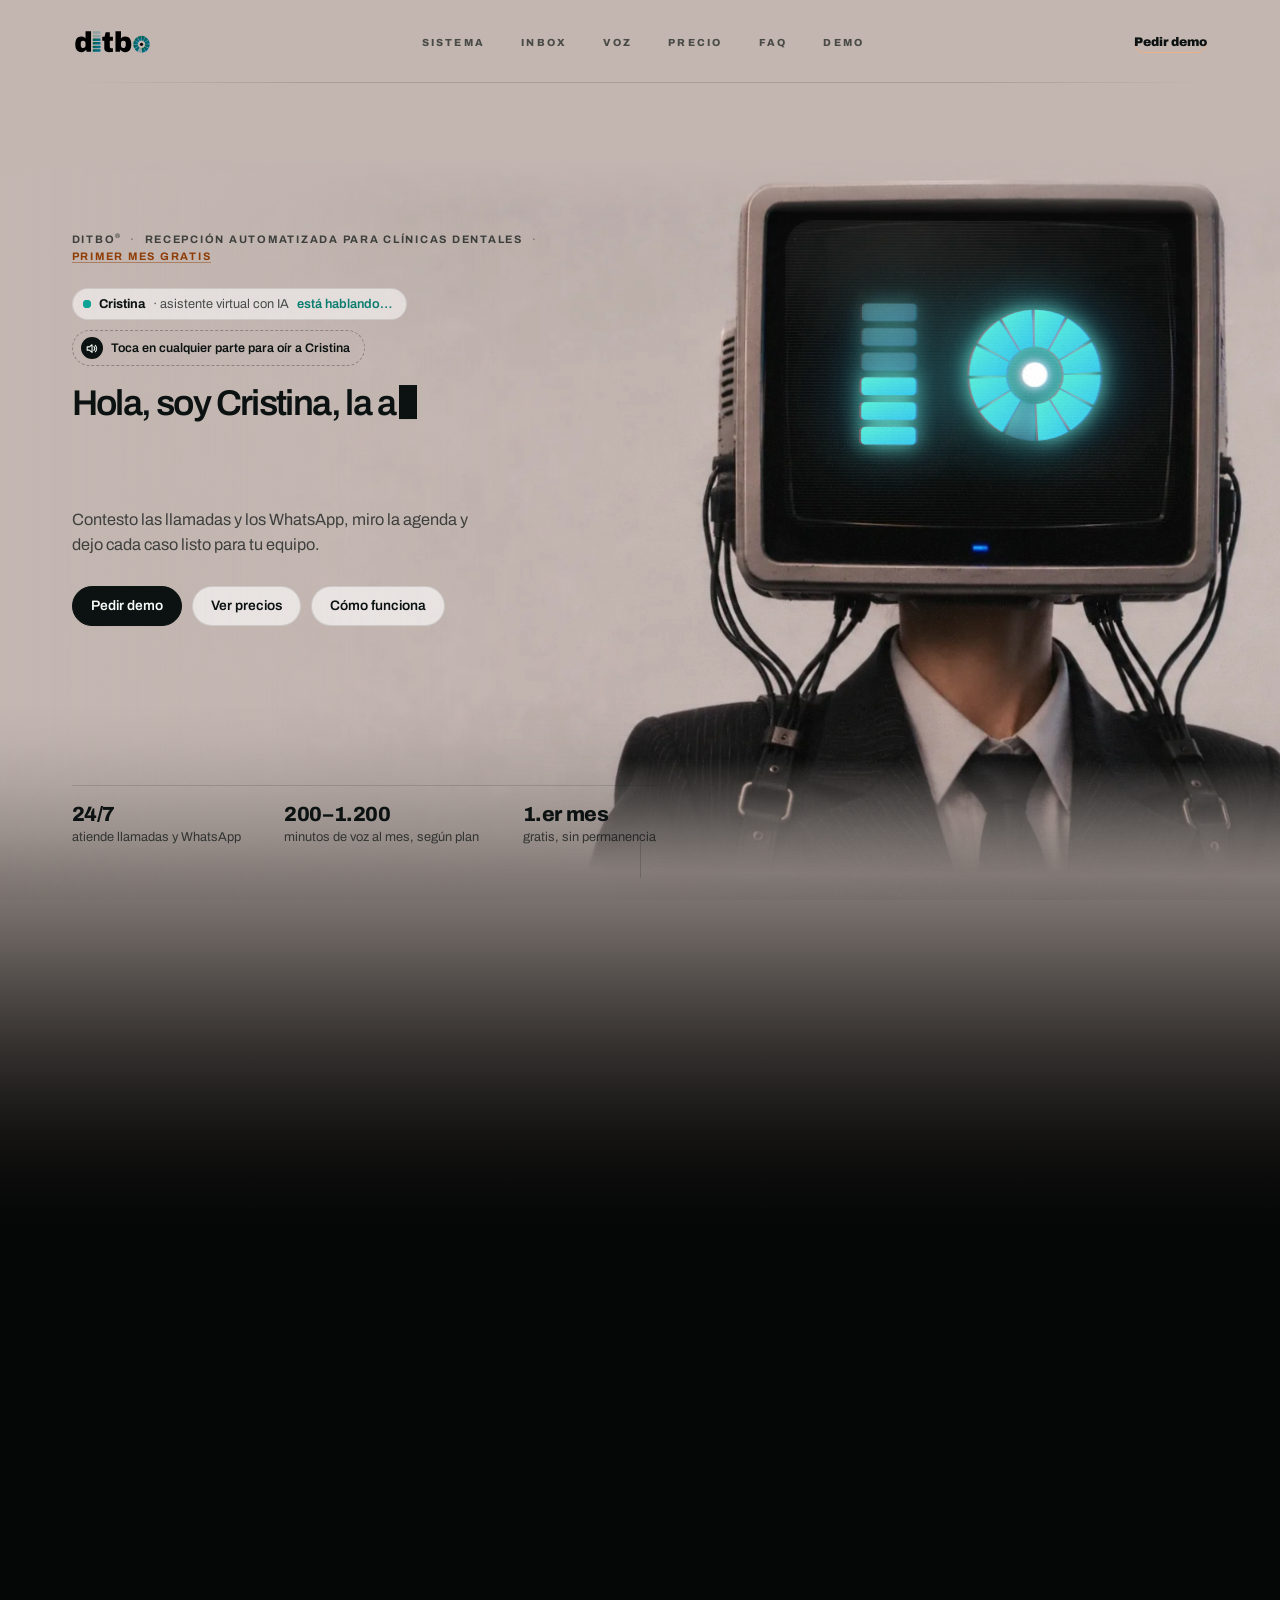
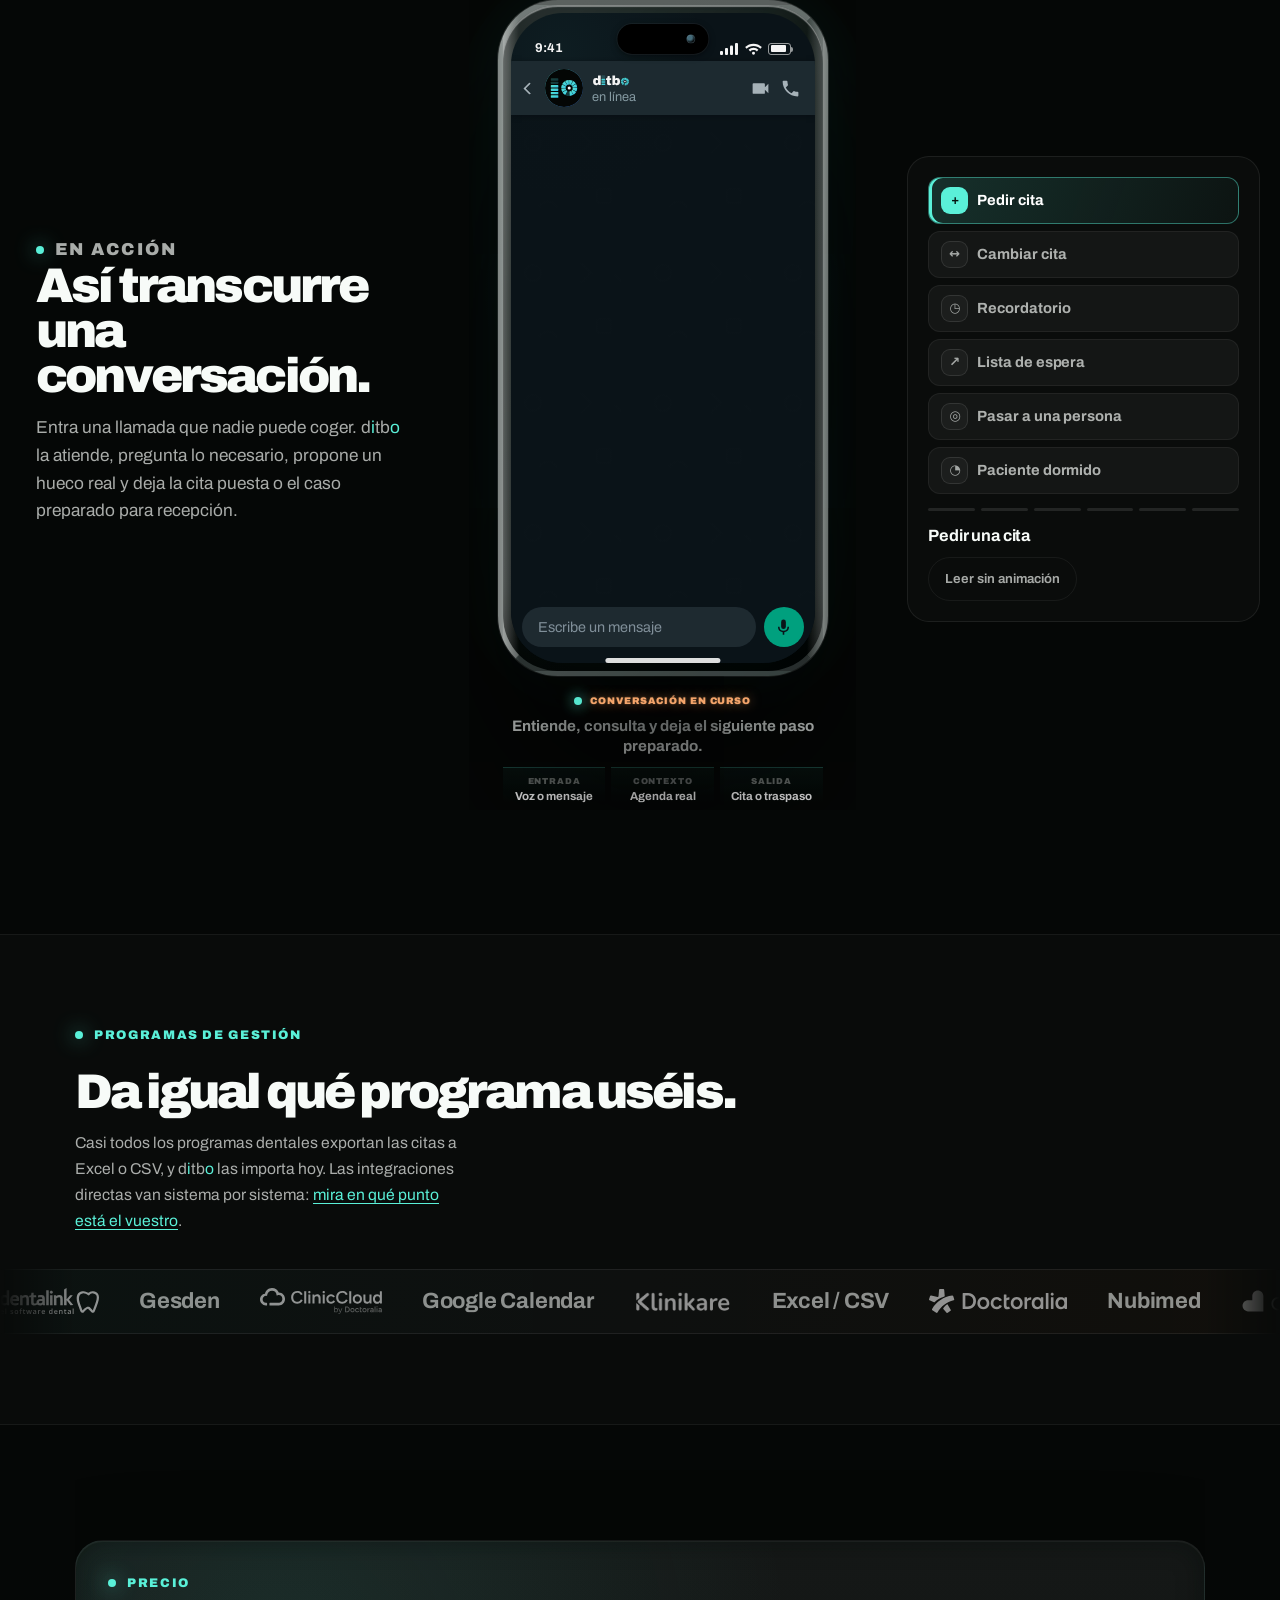
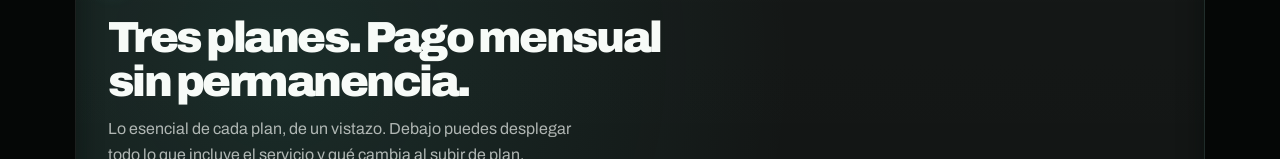
==== commit 56e7a39f: "web: televisor más nítido y la «i» de la carga más pausada - Frontal del televisor ampliado al doble" ====
--- a/index.html
+++ b/index.html
@@ -220,12 +220,12 @@
     /* La «i» también carga: sus 6 barras suben y bajan como un medidor de
        nivel mientras se enciende la «o», y se quedan como en el logo (4 de 6). */
     .pl-bar{opacity:1}.pl-bar-5,.pl-bar-6{opacity:.26}
-    .pl-bar-1{animation:plBar1 3s step-end both}@keyframes plBar1{0%{opacity:0.26}11%{opacity:1}15%{opacity:1}19%{opacity:1}23%{opacity:1}27%{opacity:1}31%{opacity:1}35%{opacity:1}39%{opacity:1}43%{opacity:1}47%{opacity:1}51%{opacity:1}55%{opacity:1}59%{opacity:1}63%{opacity:1}67%{opacity:1}71%{opacity:1}75%{opacity:1}100%{opacity:1}}
-    .pl-bar-2{animation:plBar2 3s step-end both}@keyframes plBar2{0%{opacity:0.26}11%{opacity:0.26}15%{opacity:1}19%{opacity:1}23%{opacity:1}27%{opacity:1}31%{opacity:1}35%{opacity:1}39%{opacity:1}43%{opacity:1}47%{opacity:1}51%{opacity:1}55%{opacity:1}59%{opacity:1}63%{opacity:1}67%{opacity:1}71%{opacity:1}75%{opacity:1}100%{opacity:1}}
-    .pl-bar-3{animation:plBar3 3s step-end both}@keyframes plBar3{0%{opacity:0.26}11%{opacity:0.26}15%{opacity:1}19%{opacity:1}23%{opacity:0.26}27%{opacity:1}31%{opacity:1}35%{opacity:1}39%{opacity:1}43%{opacity:1}47%{opacity:0.26}51%{opacity:1}55%{opacity:1}59%{opacity:1}63%{opacity:1}67%{opacity:1}71%{opacity:1}75%{opacity:1}100%{opacity:1}}
-    .pl-bar-4{animation:plBar4 3s step-end both}@keyframes plBar4{0%{opacity:0.26}11%{opacity:0.26}15%{opacity:0.26}19%{opacity:1}23%{opacity:0.26}27%{opacity:1}31%{opacity:1}35%{opacity:0.26}39%{opacity:1}43%{opacity:1}47%{opacity:0.26}51%{opacity:1}55%{opacity:1}59%{opacity:0.26}63%{opacity:1}67%{opacity:1}71%{opacity:1}75%{opacity:1}100%{opacity:1}}
-    .pl-bar-5{animation:plBar5 3s step-end both}@keyframes plBar5{0%{opacity:0.26}11%{opacity:0.26}15%{opacity:0.26}19%{opacity:1}23%{opacity:0.26}27%{opacity:1}31%{opacity:0.26}35%{opacity:0.26}39%{opacity:1}43%{opacity:1}47%{opacity:0.26}51%{opacity:0.26}55%{opacity:1}59%{opacity:0.26}63%{opacity:1}67%{opacity:0.26}71%{opacity:1}75%{opacity:0.26}100%{opacity:0.26}}
-    .pl-bar-6{animation:plBar6 3s step-end both}@keyframes plBar6{0%{opacity:0.26}11%{opacity:0.26}15%{opacity:0.26}19%{opacity:0.26}23%{opacity:0.26}27%{opacity:1}31%{opacity:0.26}35%{opacity:0.26}39%{opacity:0.26}43%{opacity:1}47%{opacity:0.26}51%{opacity:0.26}55%{opacity:1}59%{opacity:0.26}63%{opacity:0.26}67%{opacity:0.26}71%{opacity:1}75%{opacity:0.26}100%{opacity:0.26}}
+    .pl-bar-1{animation:plBar1 3s step-end both}@keyframes plBar1{0%{opacity:0.26}10%{opacity:1}20%{opacity:1}30%{opacity:1}40%{opacity:1}50%{opacity:1}60%{opacity:1}70%{opacity:1}78%{opacity:1}100%{opacity:1}}
+    .pl-bar-2{animation:plBar2 3s step-end both}@keyframes plBar2{0%{opacity:0.26}10%{opacity:0.26}20%{opacity:1}30%{opacity:1}40%{opacity:1}50%{opacity:1}60%{opacity:1}70%{opacity:1}78%{opacity:1}100%{opacity:1}}
+    .pl-bar-3{animation:plBar3 3s step-end both}@keyframes plBar3{0%{opacity:0.26}10%{opacity:0.26}20%{opacity:1}30%{opacity:1}40%{opacity:1}50%{opacity:1}60%{opacity:1}70%{opacity:1}78%{opacity:1}100%{opacity:1}}
+    .pl-bar-4{animation:plBar4 3s step-end both}@keyframes plBar4{0%{opacity:0.26}10%{opacity:0.26}20%{opacity:0.26}30%{opacity:1}40%{opacity:0.26}50%{opacity:1}60%{opacity:1}70%{opacity:1}78%{opacity:1}100%{opacity:1}}
+    .pl-bar-5{animation:plBar5 3s step-end both}@keyframes plBar5{0%{opacity:0.26}10%{opacity:0.26}20%{opacity:0.26}30%{opacity:1}40%{opacity:0.26}50%{opacity:1}60%{opacity:0.26}70%{opacity:1}78%{opacity:0.26}100%{opacity:0.26}}
+    .pl-bar-6{animation:plBar6 3s step-end both}@keyframes plBar6{0%{opacity:0.26}10%{opacity:0.26}20%{opacity:0.26}30%{opacity:0.26}40%{opacity:0.26}50%{opacity:1}60%{opacity:0.26}70%{opacity:0.26}78%{opacity:0.26}100%{opacity:0.26}}
     @media(prefers-reduced-motion:reduce){.smart-preloader .pl-bar{animation:none!important}}
     .pl-g-word{animation:plJoin-word 3.0s linear both}
     .pl-g-o{animation:plJoin-o 3.0s linear both}
@@ -1385,7 +1385,7 @@
     </div>
   </div>
 
-  <script defer src="features/landing/hero.js?v=20261126-cuerpo3d2"></script>
+  <script defer src="features/landing/hero.js?v=20261126-nitidez"></script>
   <script defer src="features/landing/preloader.js?v=20261122-pantalla"></script>
 <script data-goatcounter="https://aitomat.goatcounter.com/count" async src="//gc.zgo.at/count.js"></script>
 </body>
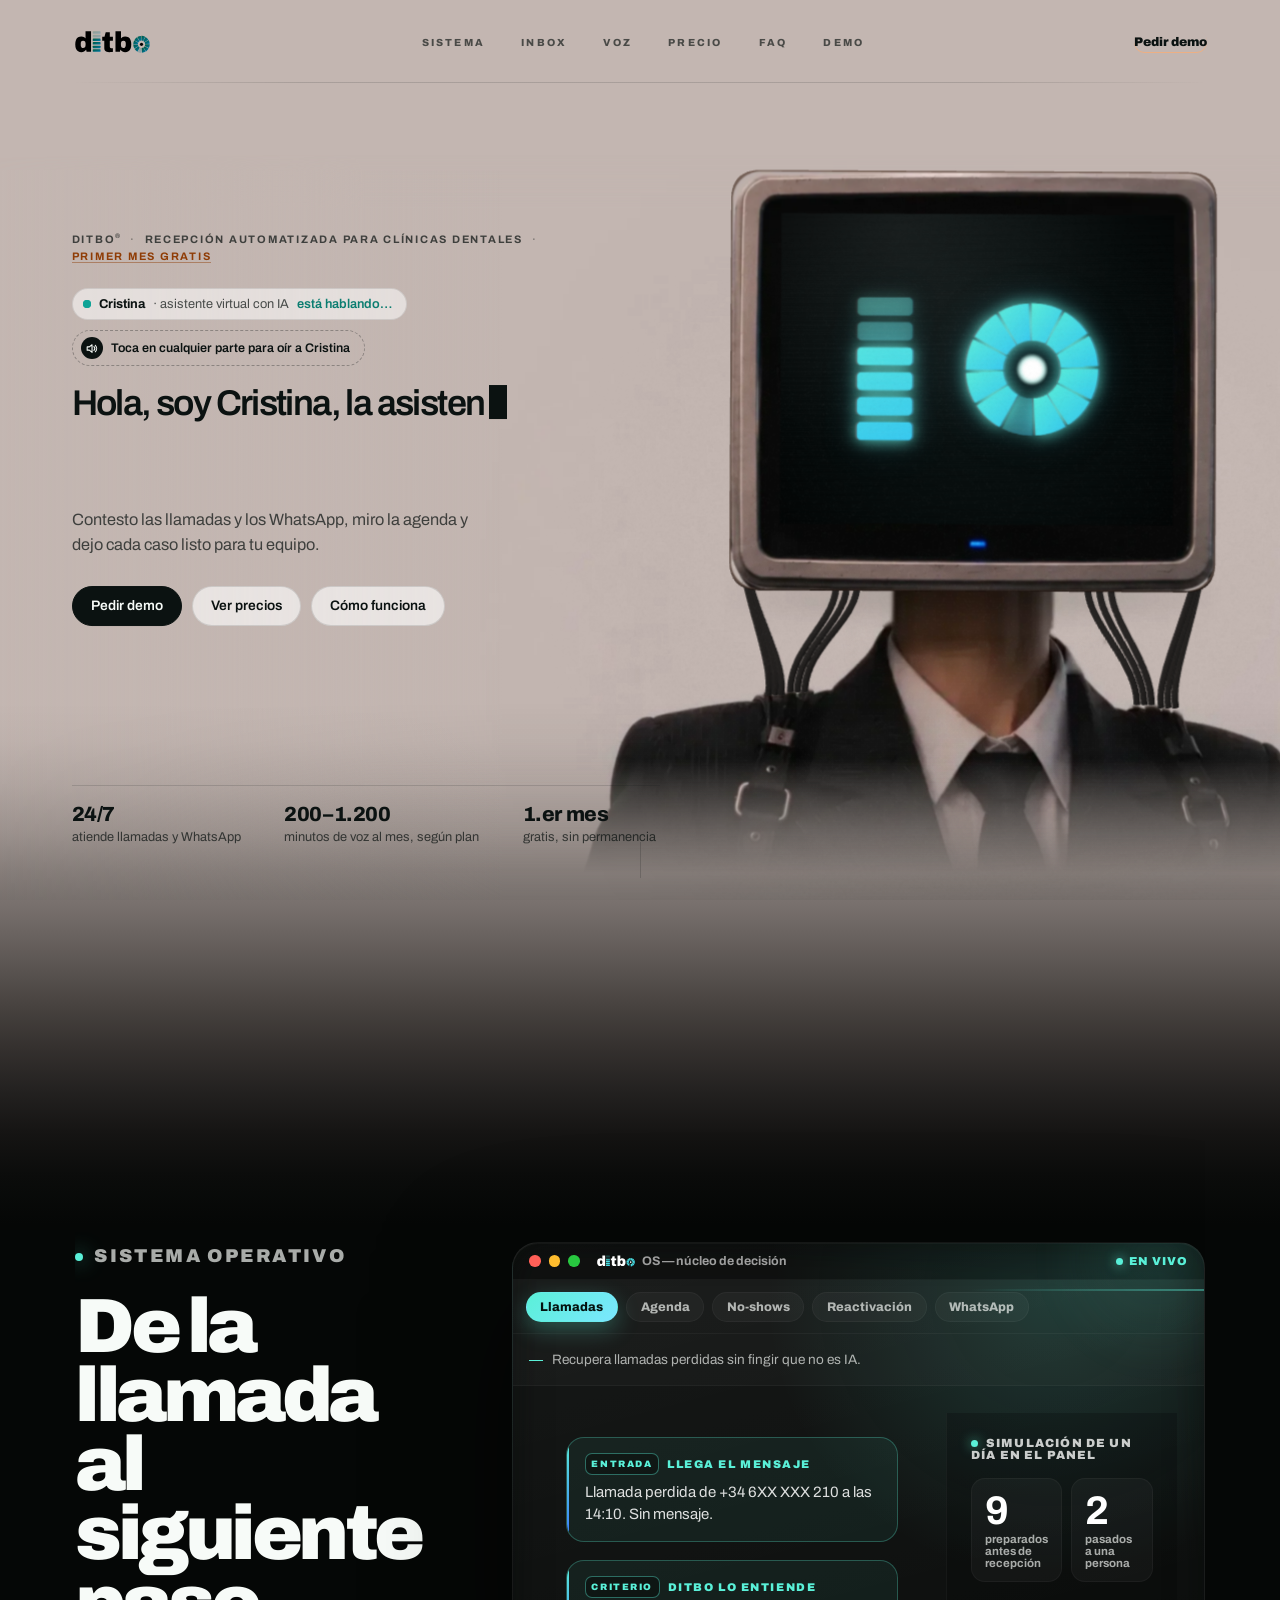
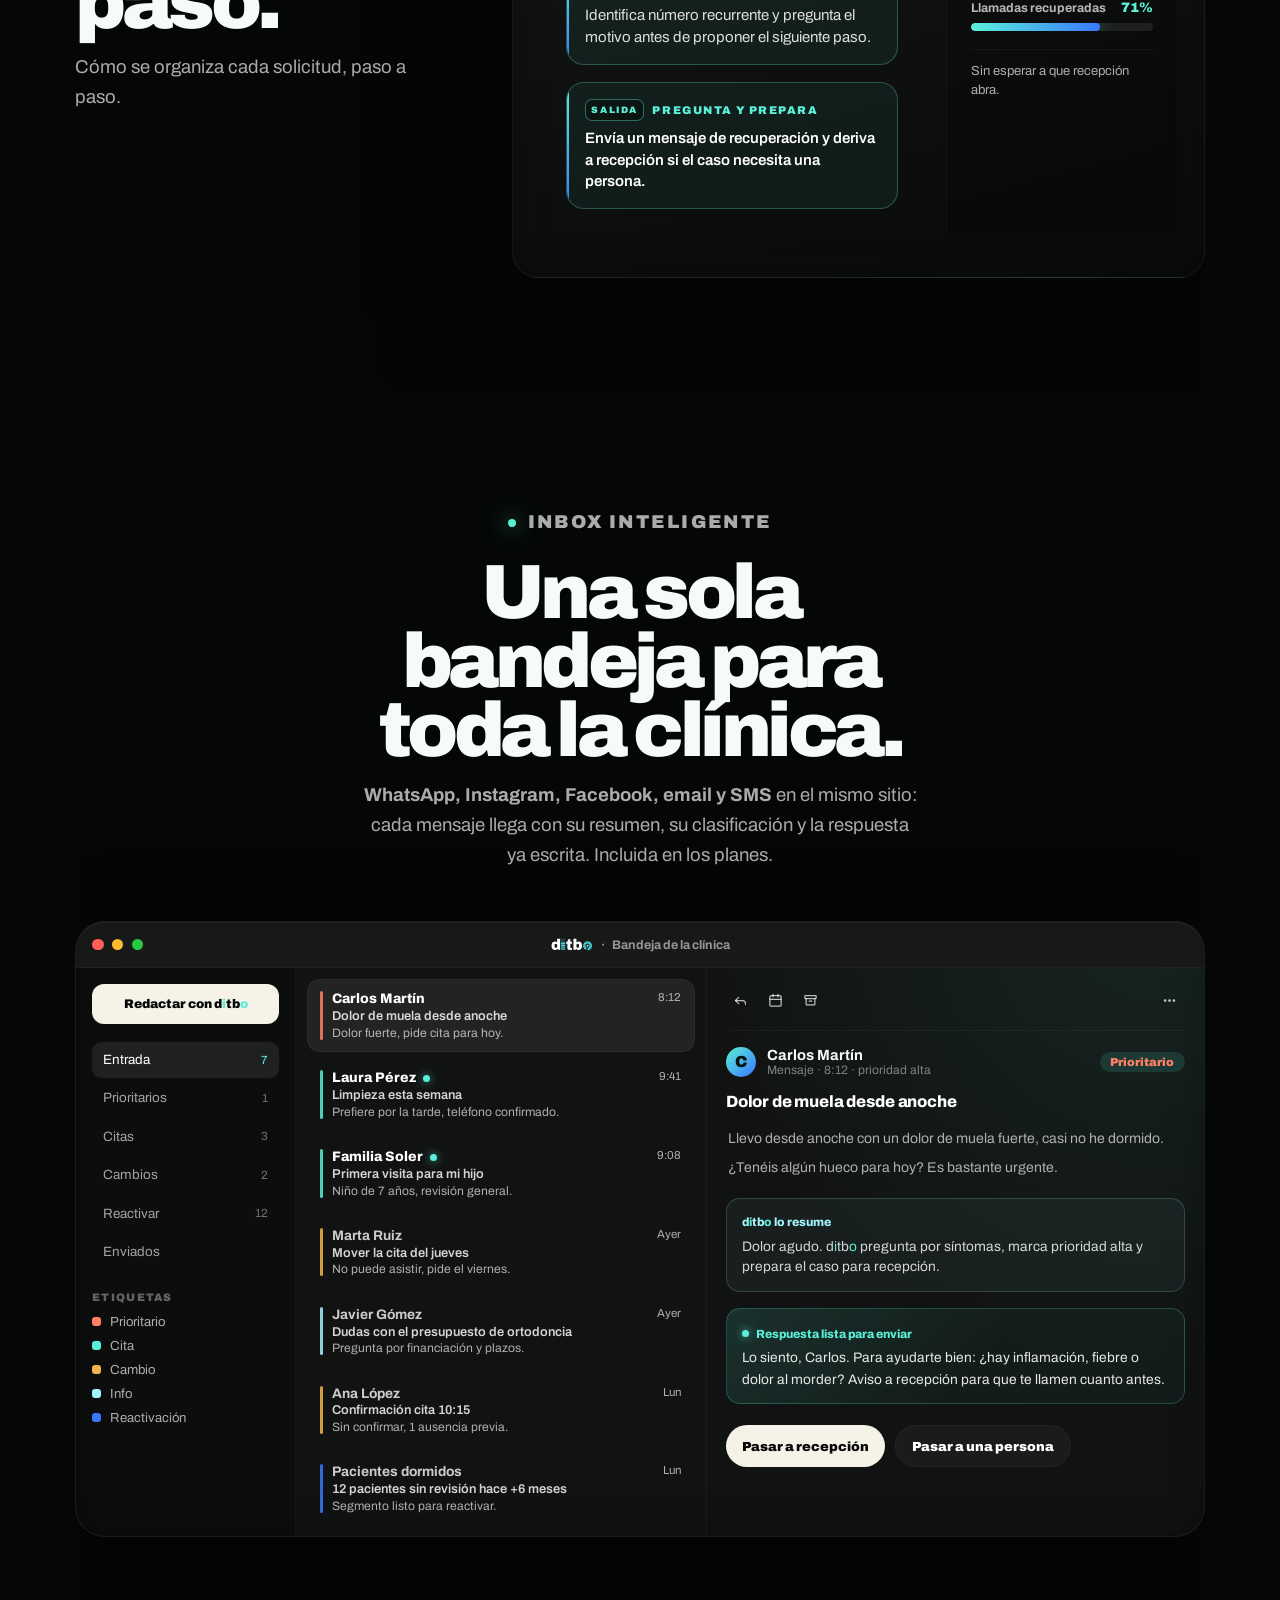
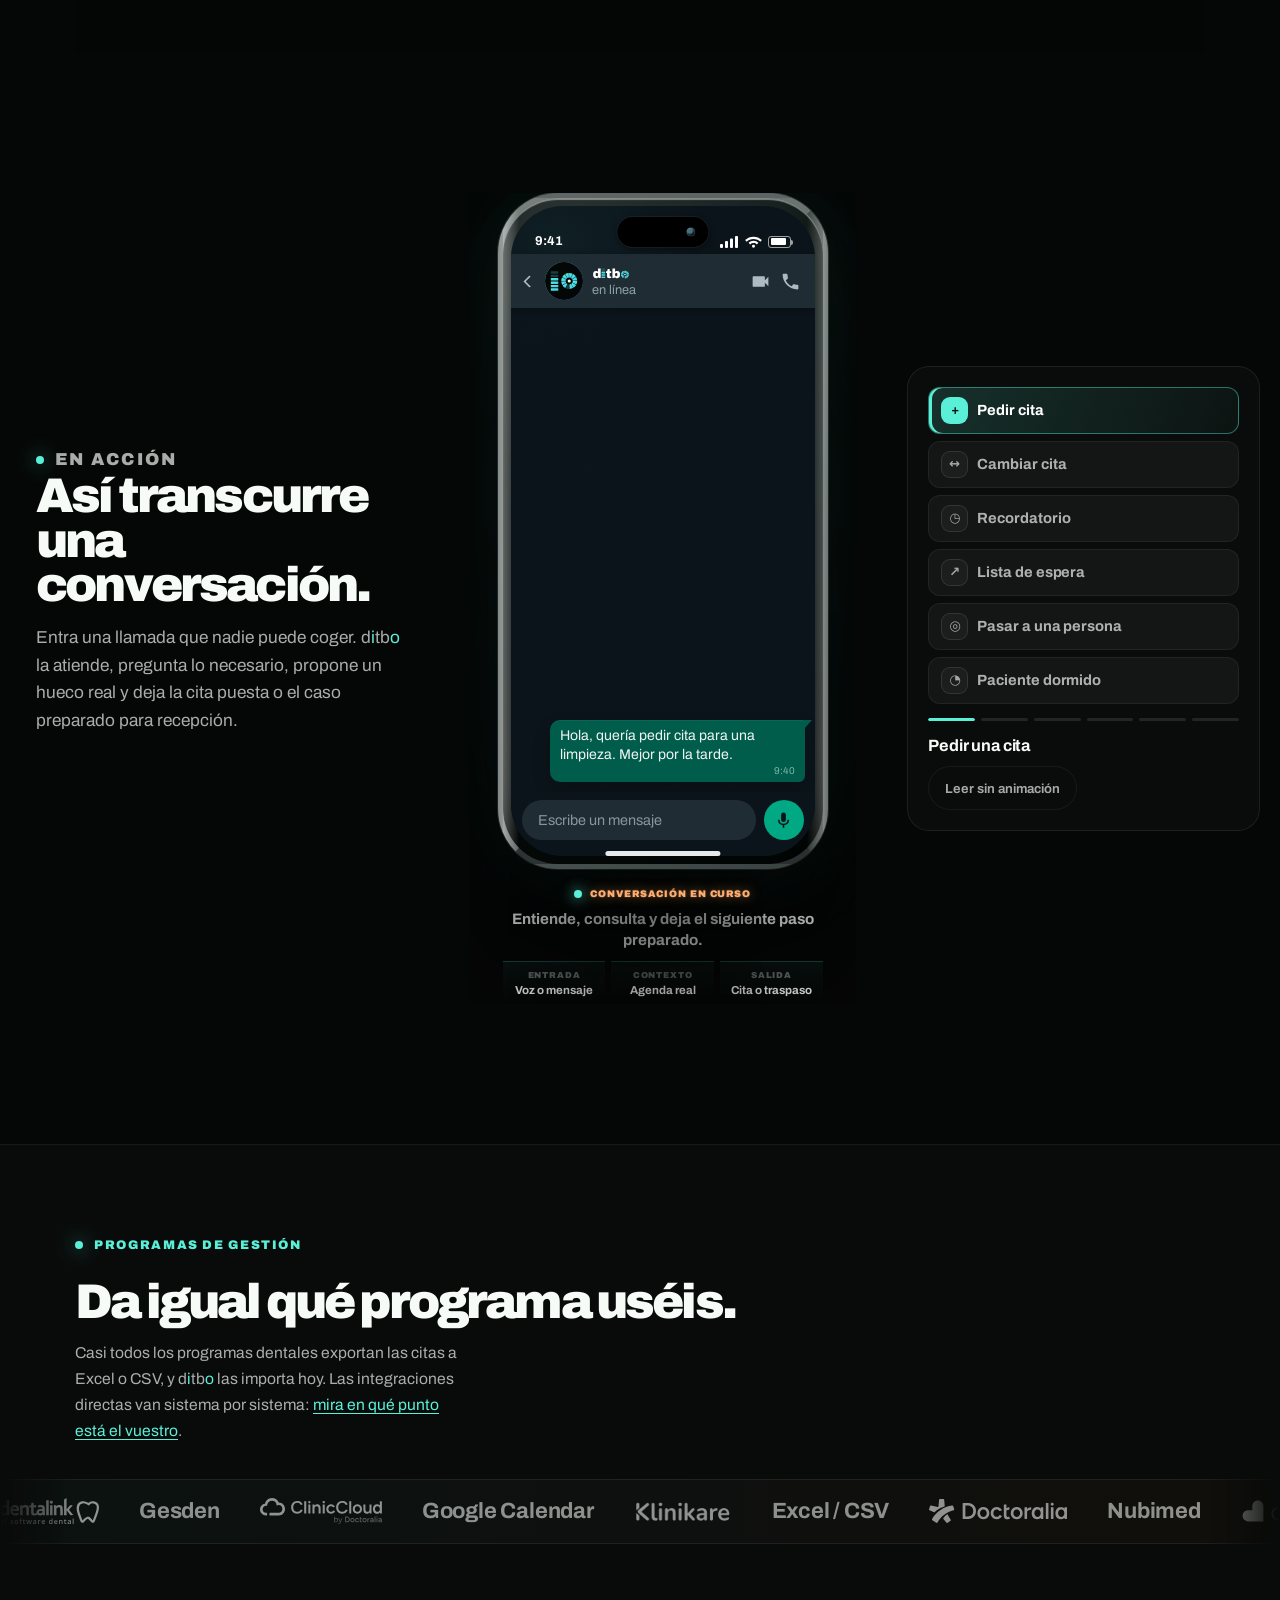
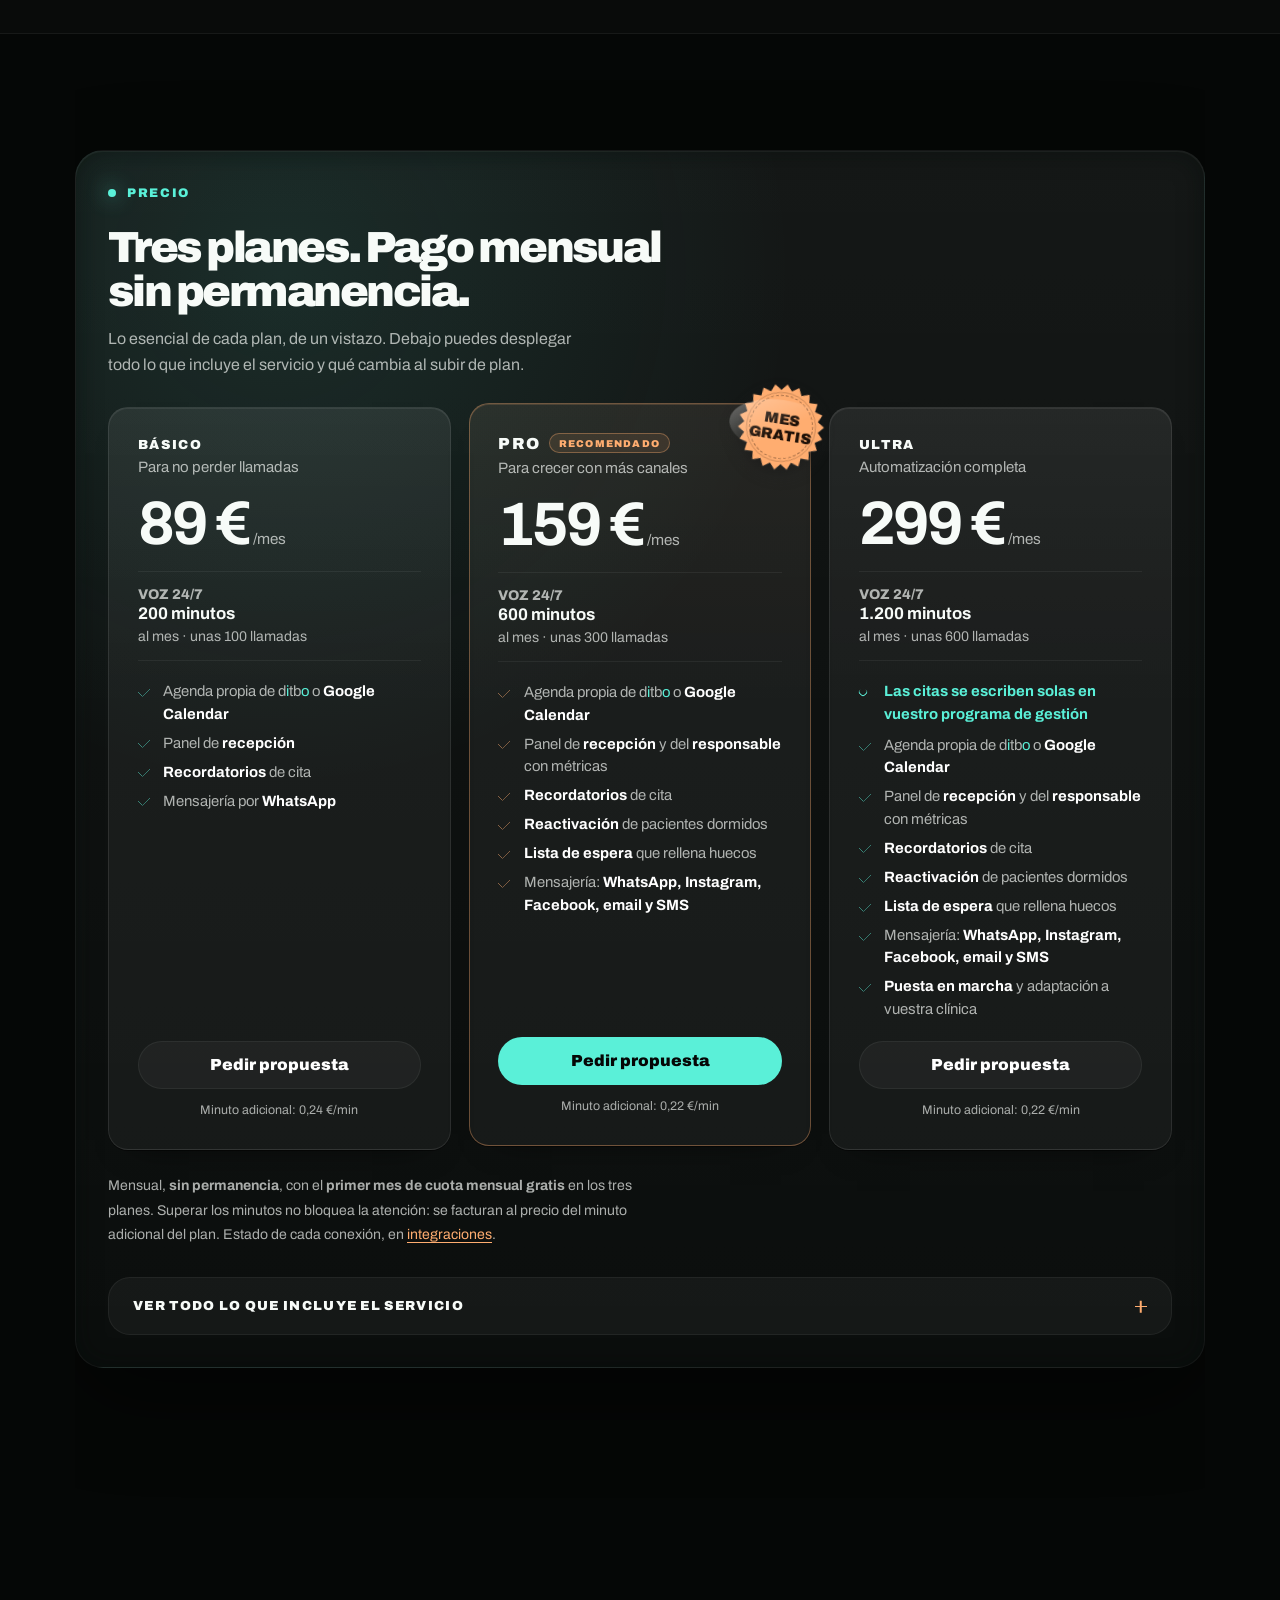
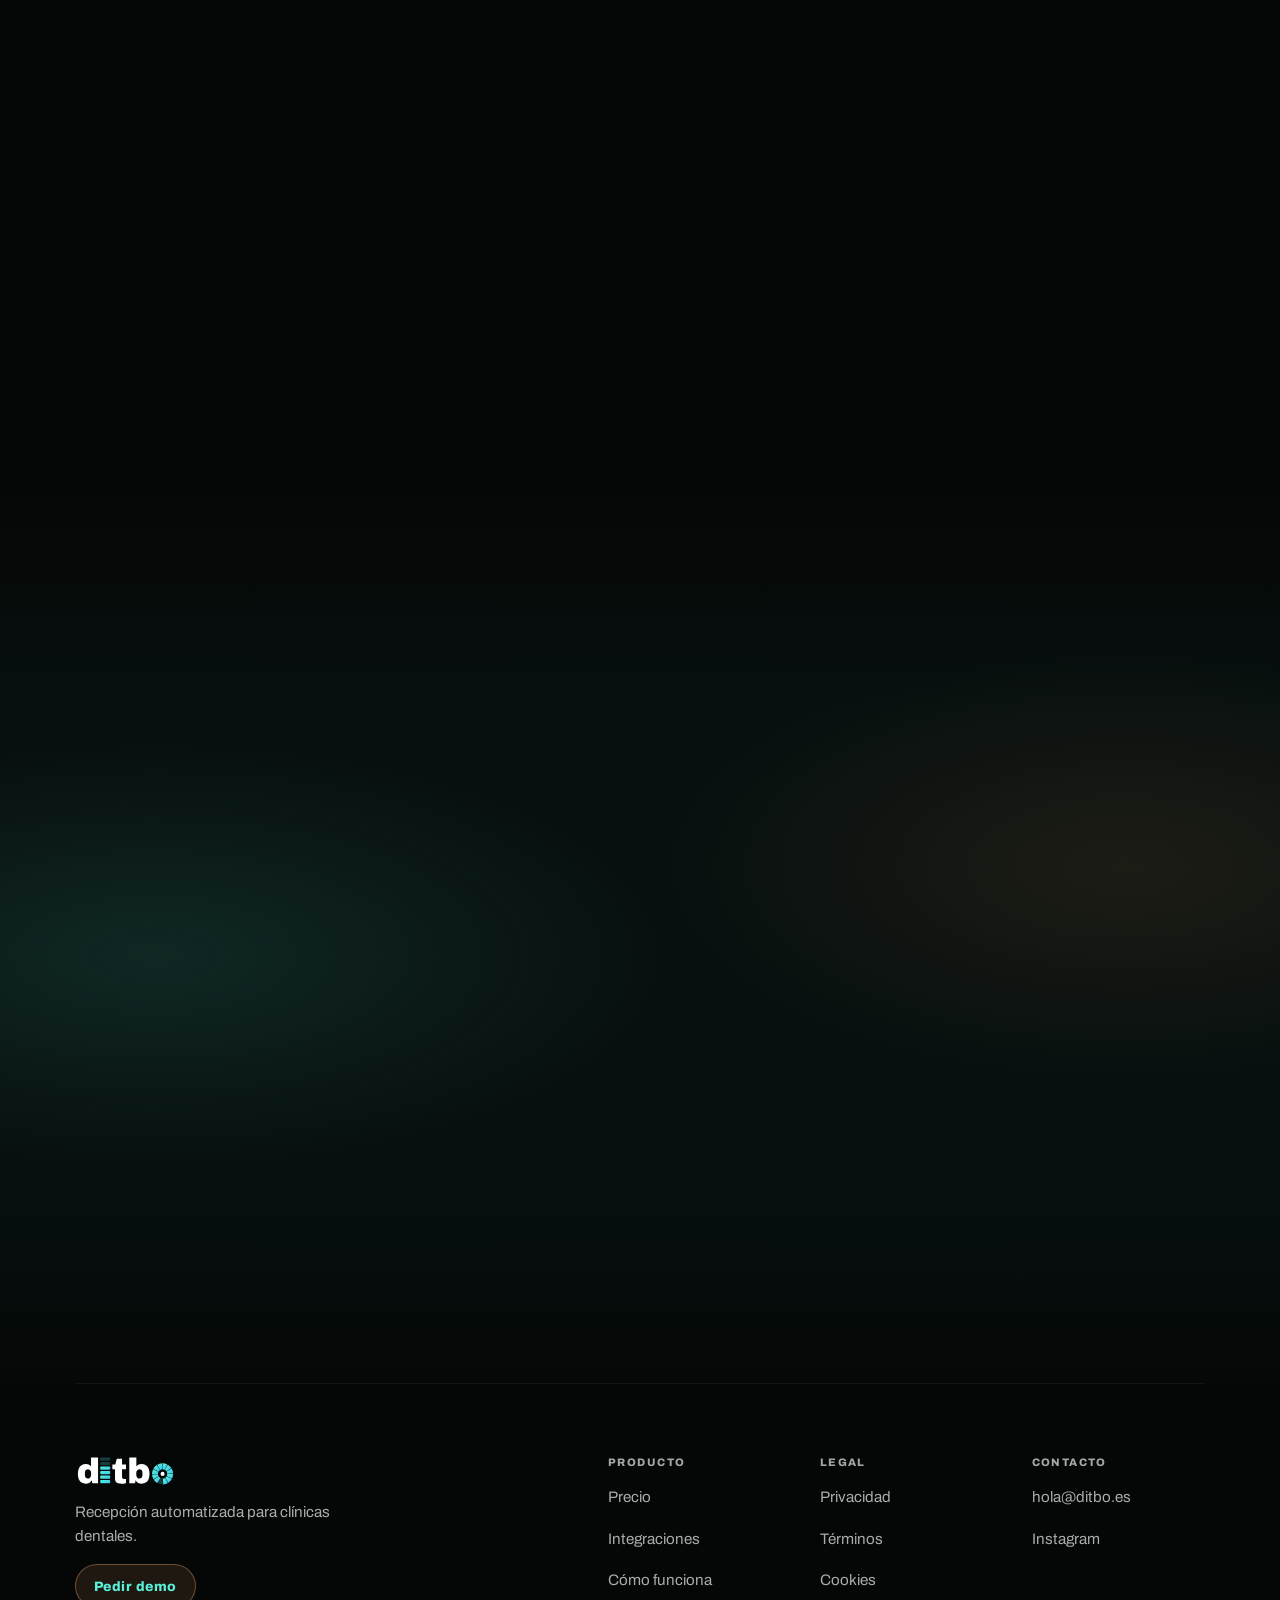
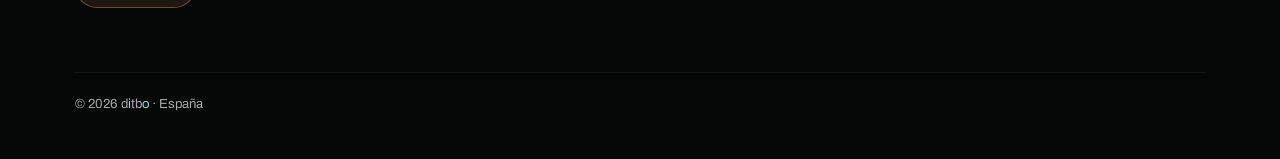
==== commit de9fa866: "web: vuelve el cuerpo de la foto de Cristina con la cabeza 3D Se retira el busto 3D generado (poca c" ====
--- a/index.html
+++ b/index.html
@@ -638,9 +638,6 @@
        clic llevaba a Precios. */
     .ix-chip-voz{min-width:12.4em;justify-content:center}
     @media (max-width:760px){.ix-chip-voz{min-width:12.6em}}
-    /* Cristina toda en 3D: la foto del cuerpo se oculta (se queda solo como
-       imagen de carga) y el lienzo se funde por abajo con la base. */
-    #inicio.has-3d .ix-body{opacity:0;transition:opacity .9s ease}
     .ix-3d{-webkit-mask-image:linear-gradient(180deg,#000 82%,transparent 96%);mask-image:linear-gradient(180deg,#000 82%,transparent 96%)}
   </style>
 </head>
@@ -1385,7 +1382,7 @@
     </div>
   </div>
 
-  <script defer src="features/landing/hero.js?v=20261126-nitidez"></script>
+  <script defer src="features/landing/hero.js?v=20261126-foto3"></script>
   <script defer src="features/landing/preloader.js?v=20261122-pantalla"></script>
 <script data-goatcounter="https://aitomat.goatcounter.com/count" async src="//gc.zgo.at/count.js"></script>
 </body>
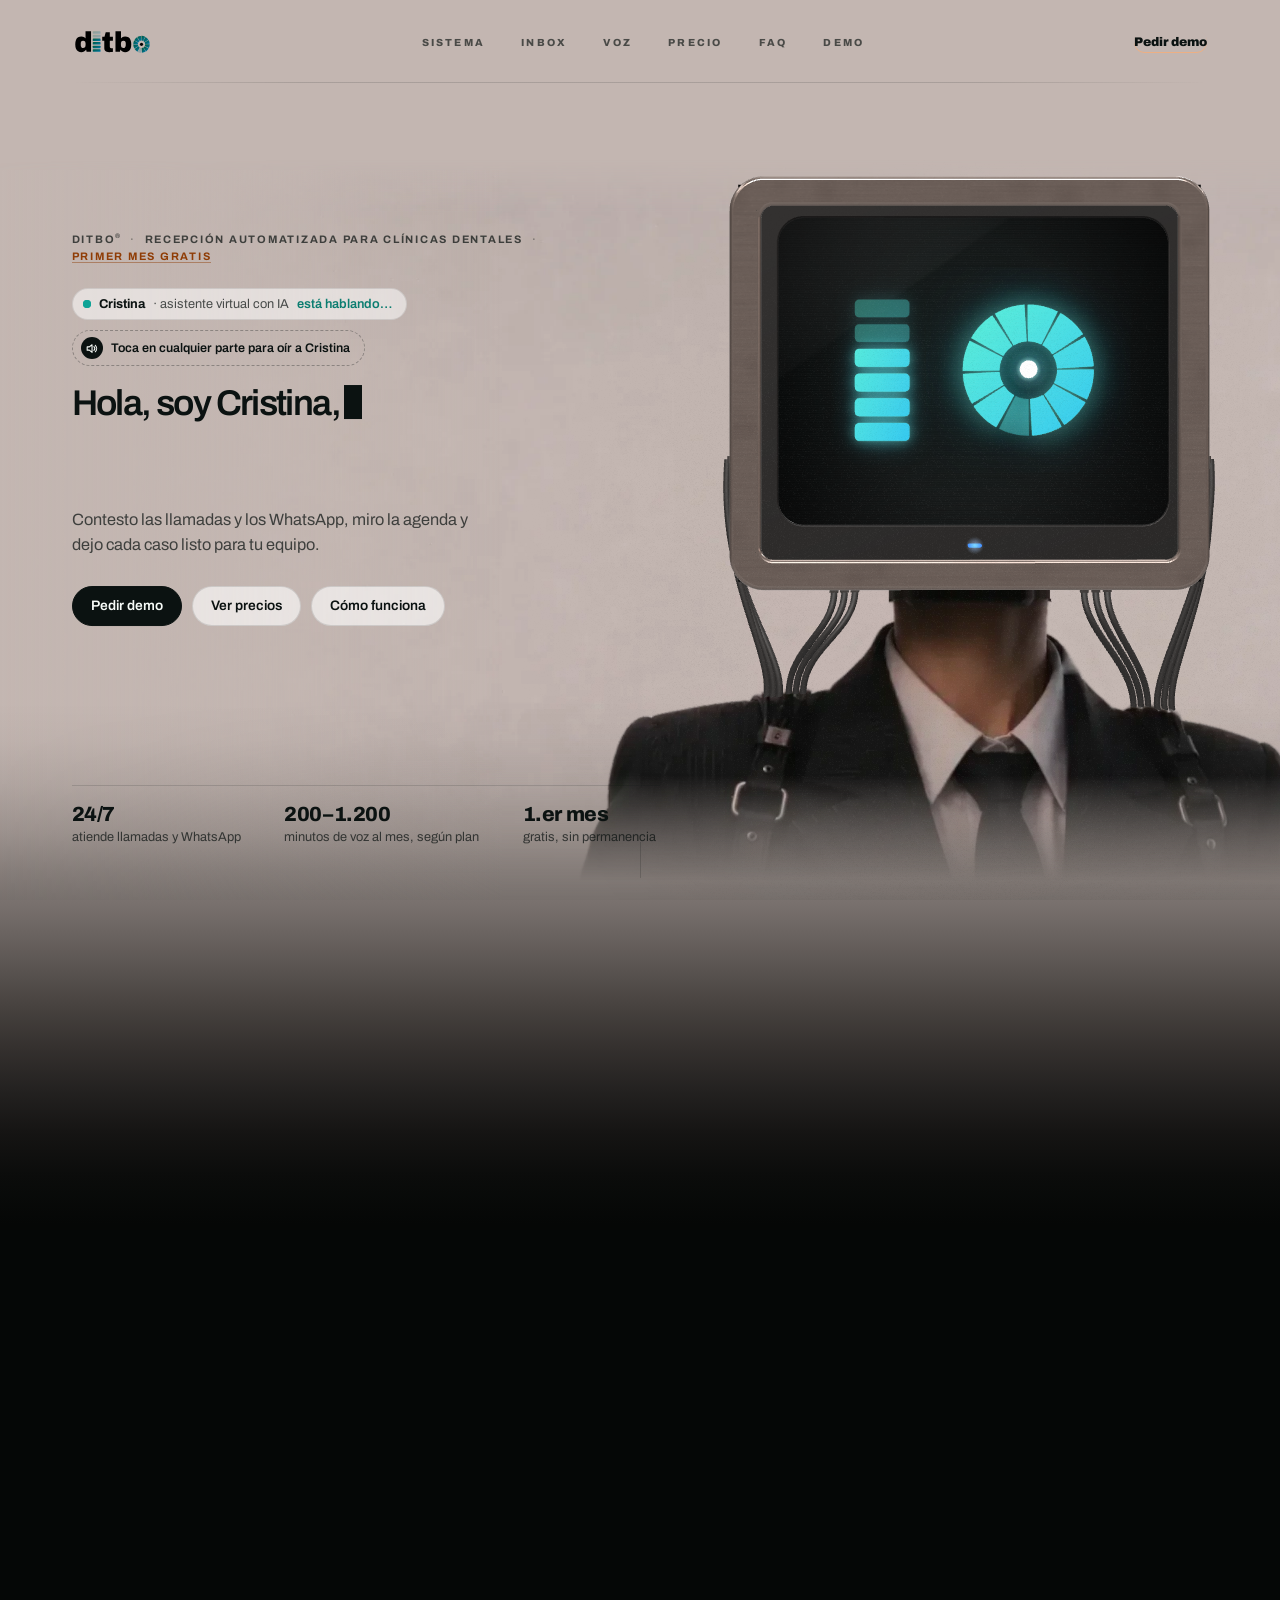
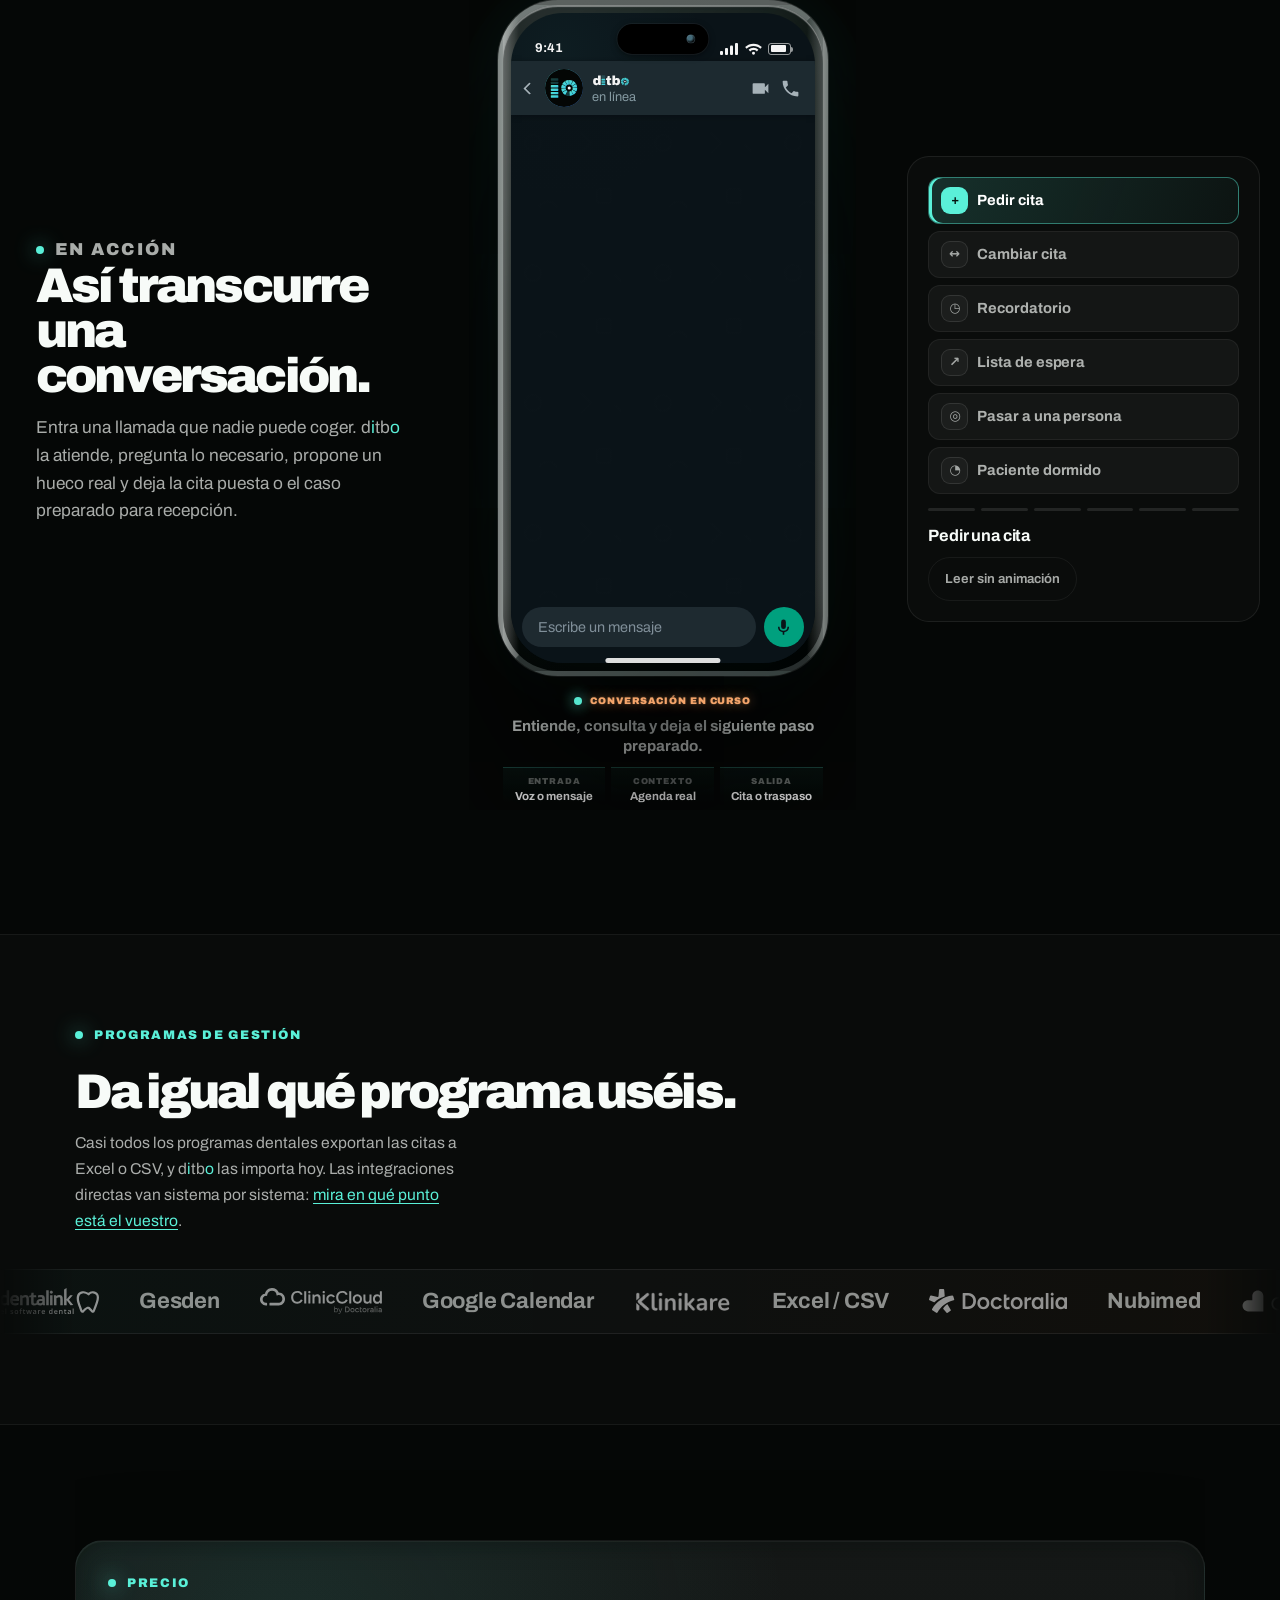
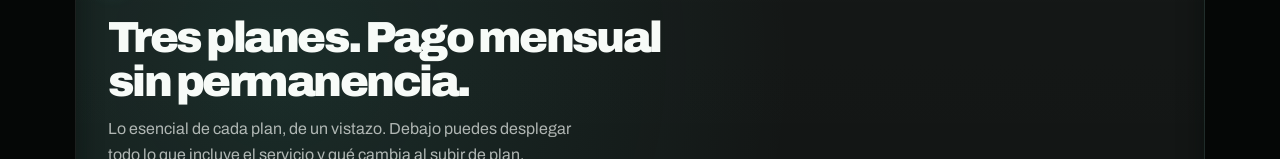
==== commit 39094813: "web: Cristina en 3D de verdad, saludo con la voz de la llamada y SEO - Cuerpo: la foto de Cristina c" ====
--- a/index.html
+++ b/index.html
@@ -7,7 +7,7 @@
   <link rel="preload" href="fonts/archivo-normal-latin.woff2" as="font" type="font/woff2" crossorigin>
   <link rel="preload" href="features/landing/landing.js?v=20261126-voz2" as="script" fetchpriority="low">
   <title>Recepcionista con IA para clínicas dentales | ditbo</title>
-  <meta name="description" content="Recepcionista virtual con IA para clínicas dentales: atiende llamadas, responde por WhatsApp, gestiona la agenda y deriva a recepción cuando hace falta.">
+  <meta name="description" content="ditbo es la recepcionista con IA para clínicas dentales: atiende llamadas 24/7, gestiona la agenda y WhatsApp y pasa a tu equipo lo que lo necesita. 1.er mes gratis.">
   <meta name="theme-color" content="#050706">
   <link rel="canonical" href="https://ditbo.es/">
   <meta name="robots" content="index, follow, max-image-preview:large">
@@ -29,6 +29,8 @@
   <meta name="twitter:image:alt" content="ditbo, recepción automatizada para clínicas dentales">
   <link rel="icon" href="/favicon.ico" sizes="any">
   <link rel="icon" type="image/png" sizes="48x48" href="/assets/brand/favicon-48.png">
+  <link rel="icon" type="image/png" sizes="96x96" href="/assets/brand/favicon-96.png">
+  <link rel="icon" type="image/png" sizes="144x144" href="/assets/brand/favicon-144.png">
   <link rel="icon" type="image/png" sizes="192x192" href="/assets/brand/icon-192.png">
   <link rel="icon" type="image/svg+xml" href="/brand/icono/icono-ditbo.svg">
   <link rel="apple-touch-icon" sizes="180x180" href="/assets/brand/apple-touch-icon.png">
@@ -117,7 +119,12 @@
           "name": "Galicia"
         }
       ],
-      "description": "Recepción automatizada para clínicas dentales: atiende llamadas con IA, centraliza WhatsApp, Instagram, Facebook, email y SMS en una sola bandeja, gestiona la agenda, envía recordatorios, mantiene lista de espera, reactiva pacientes dormidos y lo muestra en un panel con métricas, derivando a recepción los casos que lo requieren."
+      "description": "Recepción automatizada para clínicas dentales: atiende llamadas con IA, centraliza WhatsApp, Instagram, Facebook, email y SMS en una sola bandeja, gestiona la agenda, envía recordatorios, mantiene lista de espera, reactiva pacientes dormidos y lo muestra en un panel con métricas, derivando a recepción los casos que lo requieren.",
+      "offers": [
+        { "@type": "Offer", "name": "BÁSICO", "url": "https://ditbo.es/#precio", "priceCurrency": "EUR", "price": "89", "priceSpecification": { "@type": "UnitPriceSpecification", "price": "89", "priceCurrency": "EUR", "unitText": "mes" } },
+        { "@type": "Offer", "name": "PRO", "url": "https://ditbo.es/#precio", "priceCurrency": "EUR", "price": "159", "priceSpecification": { "@type": "UnitPriceSpecification", "price": "159", "priceCurrency": "EUR", "unitText": "mes" } },
+        { "@type": "Offer", "name": "ULTRA", "url": "https://ditbo.es/#precio", "priceCurrency": "EUR", "price": "299", "priceSpecification": { "@type": "UnitPriceSpecification", "price": "299", "priceCurrency": "EUR", "unitText": "mes" } }
+      ]
     },
     {
       "@type": "FAQPage",
@@ -556,6 +563,8 @@
     .ix-speaker{margin-bottom:10px}
     .ix-sound{display:inline-flex;align-items:center;gap:8px;margin:0 0 18px;padding:6px 14px 6px 8px;border:1px dashed rgba(11,18,17,.3);border-radius:999px;background:transparent;color:#0b1211;font:inherit;font-size:.78rem;font-weight:600;cursor:pointer}
     .ix-sound[hidden]{display:none}
+    /* Avisos de la interfaz fuera del fragmento de Google (data-nosnippet solo vale en div/span). */
+    .ix-nosnip{display:contents}
     .ix-sound:hover{border-color:#0b7d70;color:#0b7d70}
     .ix-sound:focus-visible{outline:2px solid #0b7d70;outline-offset:3px}
     .ix-sound-ic{display:grid;place-items:center;width:22px;height:22px;border-radius:50%;background:#0b1211;color:#f7fbf8}
@@ -714,7 +723,7 @@
           </div>
         </div>
       </div>
-      <div class="ix-call" id="voz-demo">
+      <div class="ix-call" id="voz-demo" data-nosnippet>
         <div class="voice-transcript" aria-label="Transcripci&oacute;n en vivo de una llamada atendida por el agente de voz">
           <div class="voice-live-strip">
             <span><i></i> Llamadas en vivo</span>
@@ -744,10 +753,10 @@
       </div>
       <div class="ix-copy">
         <p class="ix-eyebrow">ditbo<sup>&reg;</sup> <span aria-hidden="true">&middot;</span> Recepci&oacute;n automatizada para cl&iacute;nicas dentales <span aria-hidden="true">&middot;</span> <a class="ix-promo" href="#precio">Primer mes gratis</a></p>
-        <p class="ix-speaker" id="ix-speaker"><span class="ix-speaker-dot" aria-hidden="true"></span><b>Cristina</b> &middot; asistente virtual con IA <span class="ix-speaker-state" id="ix-speaker-state">est&aacute; hablando&hellip;</span></p>
-        <button type="button" class="ix-sound" id="ix-sound" hidden><span class="ix-sound-ic" aria-hidden="true"><svg viewBox="0 0 24 24" fill="none" stroke="currentColor" stroke-width="2" stroke-linecap="round" stroke-linejoin="round"><path d="M4 9v6h4l5 4V5L8 9H4z"/><path class="ix-sound-wave" d="M16.5 8.5a5 5 0 0 1 0 7M19 6a8.5 8.5 0 0 1 0 12"/></svg></span><span id="ix-sound-txt">Toca en cualquier parte para o&iacute;r a Cristina</span></button>
+        <div class="ix-nosnip" data-nosnippet><p class="ix-speaker" id="ix-speaker"><span class="ix-speaker-dot" aria-hidden="true"></span><b>Cristina</b> &middot; asistente virtual con IA <span class="ix-speaker-state" id="ix-speaker-state">est&aacute; hablando&hellip;</span></p>
+        <button type="button" class="ix-sound" id="ix-sound" hidden><span class="ix-sound-ic" aria-hidden="true"><svg viewBox="0 0 24 24" fill="none" stroke="currentColor" stroke-width="2" stroke-linecap="round" stroke-linejoin="round"><path d="M4 9v6h4l5 4V5L8 9H4z"/><path class="ix-sound-wave" d="M16.5 8.5a5 5 0 0 1 0 7M19 6a8.5 8.5 0 0 1 0 12"/></svg></span><span id="ix-sound-txt">Toca en cualquier parte para o&iacute;r a Cristina</span></button></div>
         <h1 class="ix-say"><span class="ix-say-text" id="ix-say">Hola, soy Cristina, la asistente virtual de tu cl&iacute;nica dental. &iquest;En qu&eacute; puedo ayudarte?</span><i class="ix-caret" aria-hidden="true"></i></h1>
-        <p class="ix-tu" id="ix-tu" hidden><b>T&uacute;</b><span></span></p>
+        <p class="ix-tu" id="ix-tu" hidden><b>T&uacute;</b><span data-nosnippet></span></p>
         <p class="ix-intro" id="ix-intro">Contesto las llamadas y los WhatsApp, miro la agenda y dejo cada caso listo para tu equipo.</p>
         <div class="ix-chips">
           <a class="ix-chip ix-chip-main" href="#contacto" data-demo-open>Pedir demo</a>
@@ -1382,7 +1391,7 @@
     </div>
   </div>
 
-  <script defer src="features/landing/hero.js?v=20261126-foto3"></script>
+  <script defer src="features/landing/hero.js?v=20261126-3d5"></script>
   <script defer src="features/landing/preloader.js?v=20261122-pantalla"></script>
 <script data-goatcounter="https://aitomat.goatcounter.com/count" async src="//gc.zgo.at/count.js"></script>
 </body>
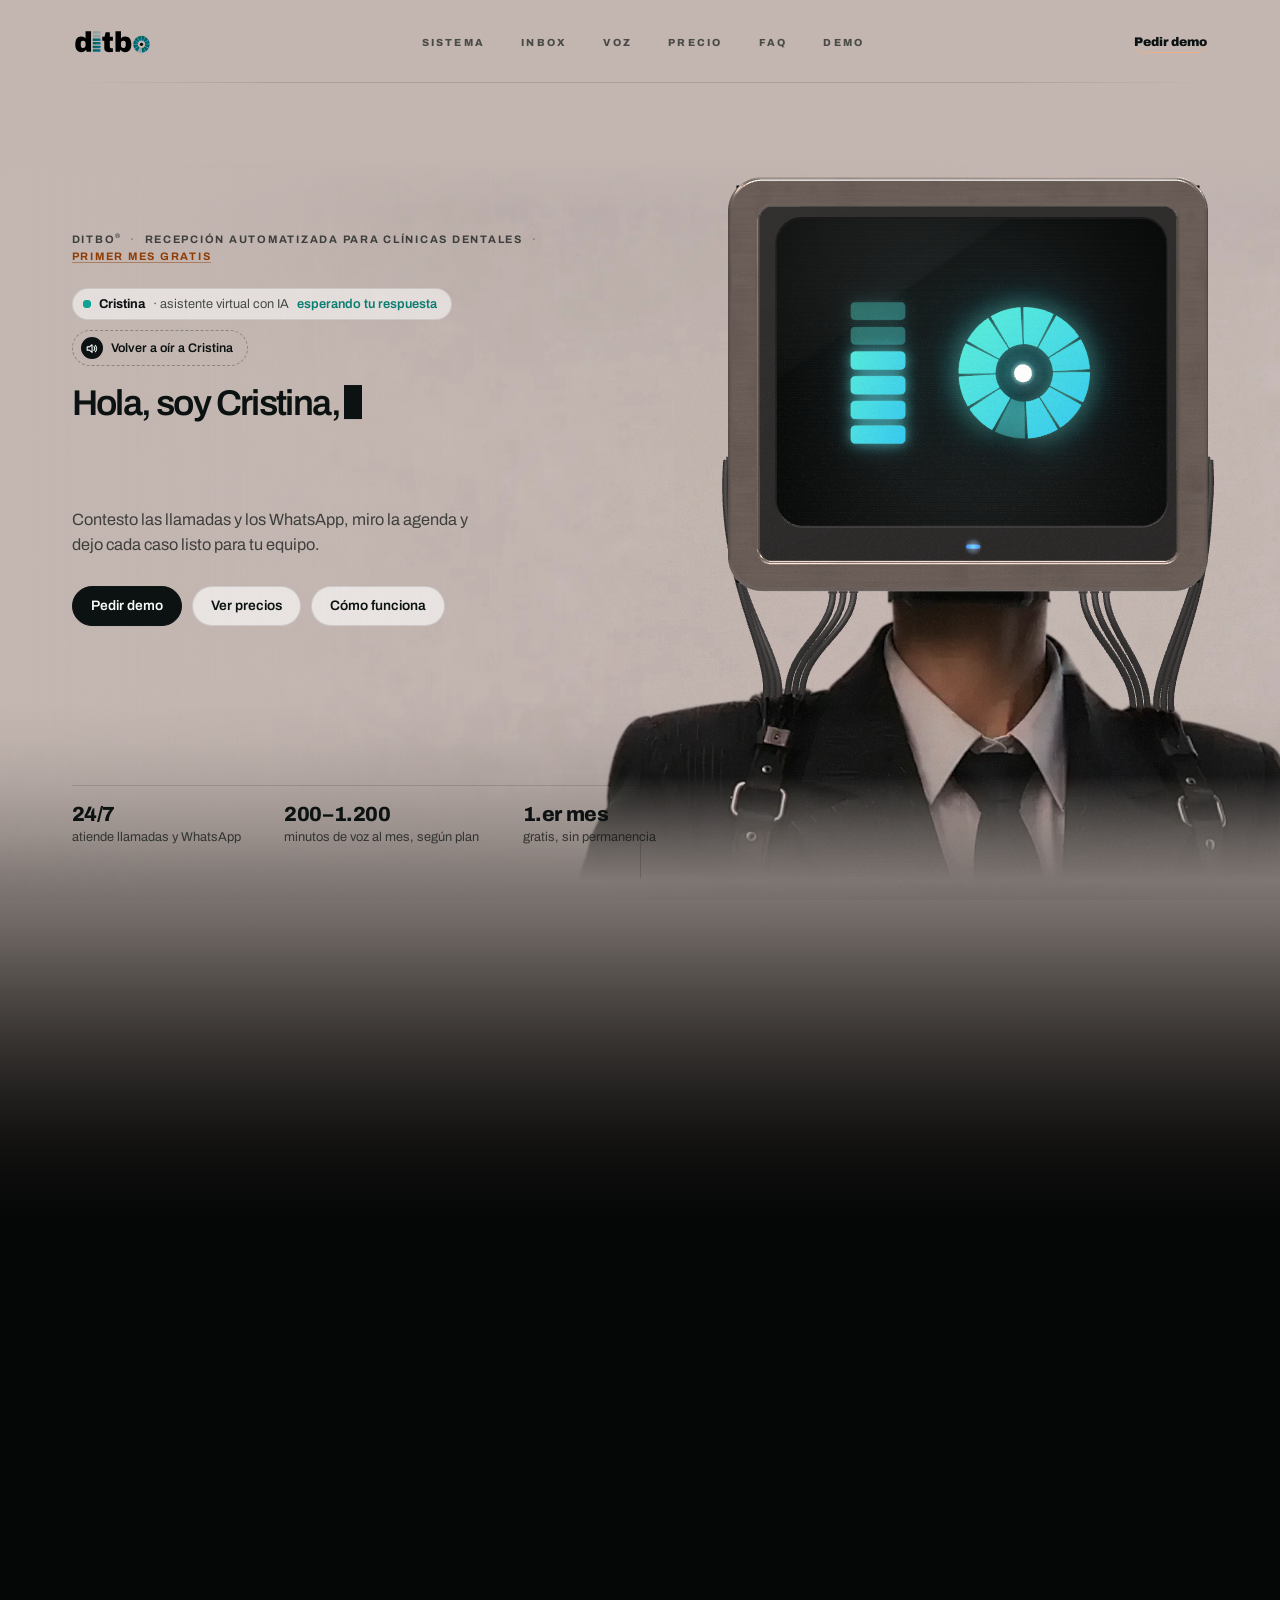
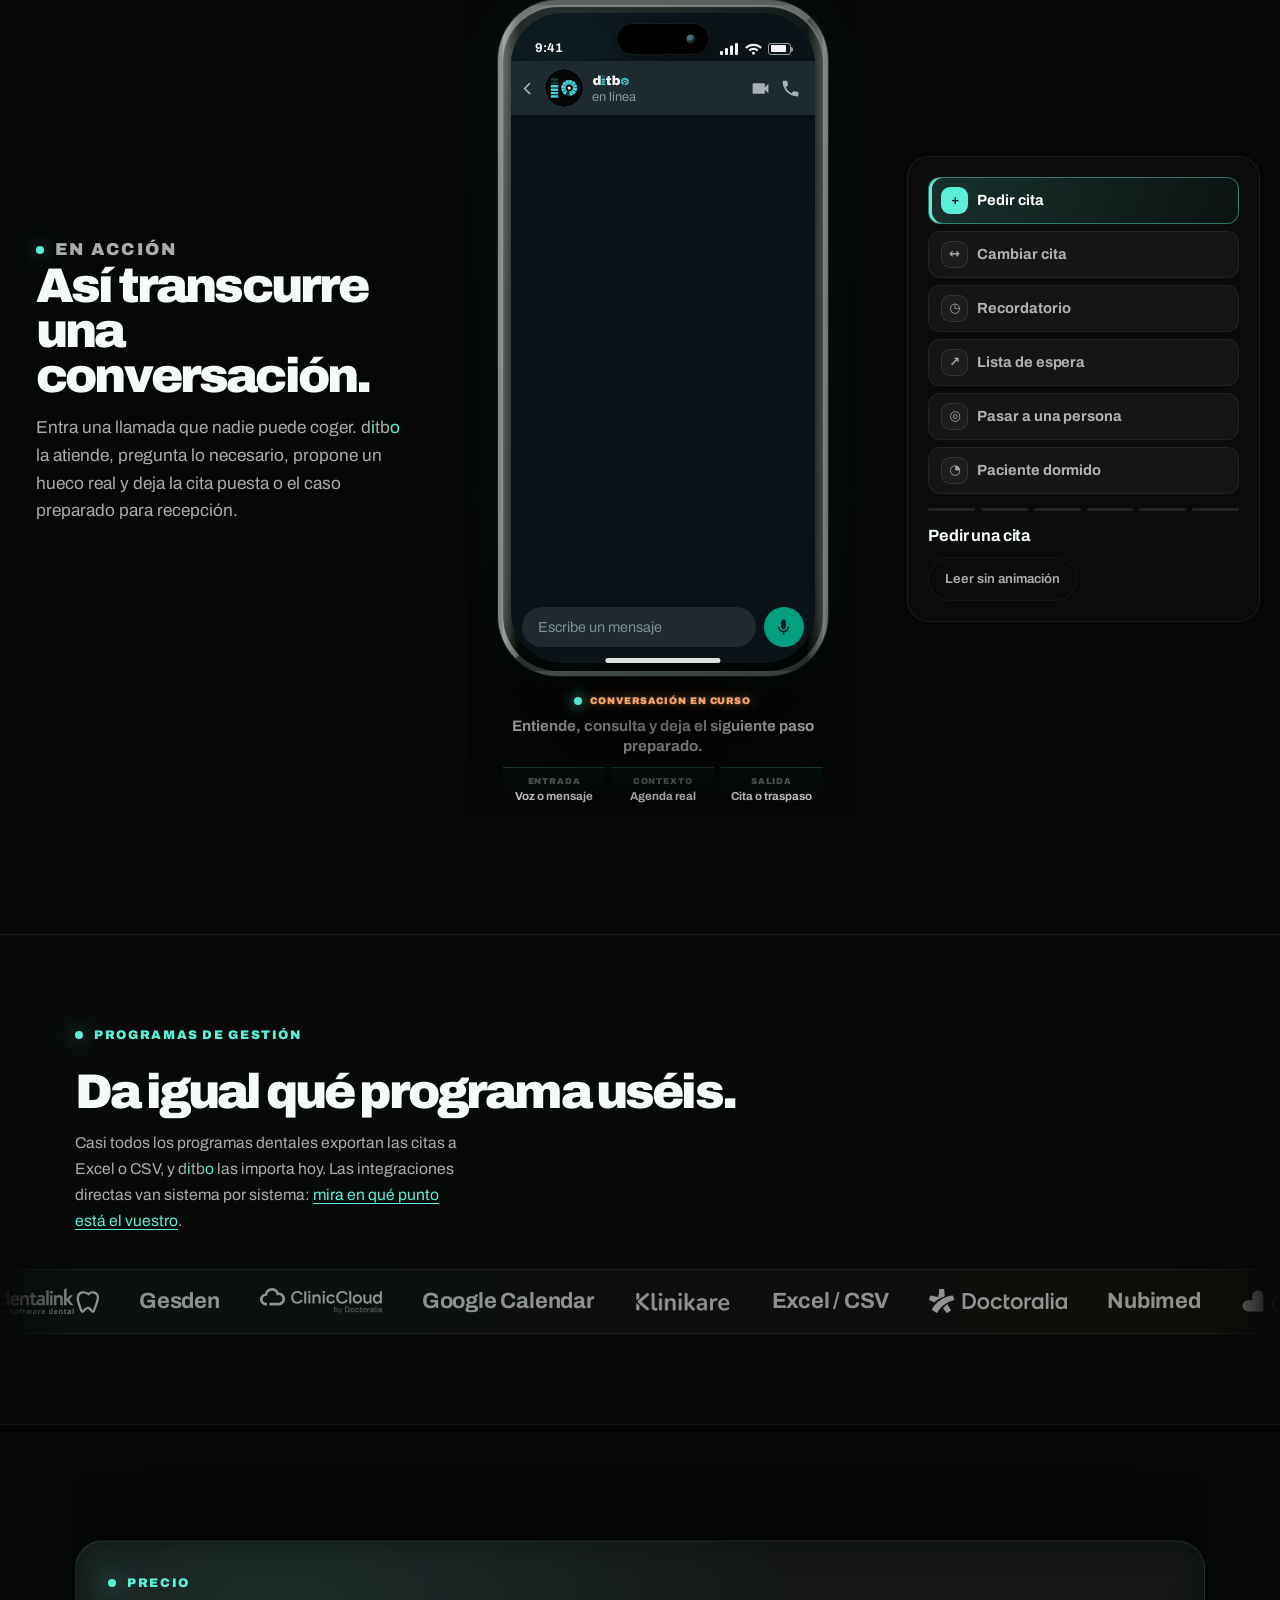
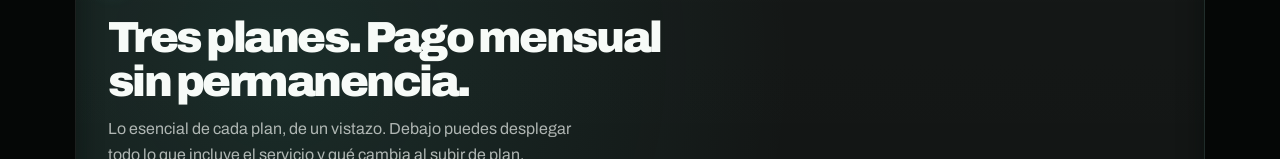
==== commit ff88d85e: "web: cuerpo de Cristina en alta calidad y la «i» de la demo como medidor de audio - Cuerpo: textura " ====
--- a/index.html
+++ b/index.html
@@ -619,9 +619,21 @@
     .dm-eyes{display:flex;align-items:center;justify-content:center;gap:12%;width:100%;height:100%;border-radius:11px;background:radial-gradient(90% 80% at 50% 45%,#0d1716,#030505);box-shadow:inset 0 0 12px rgba(0,0,0,.9);filter:drop-shadow(0 0 5px rgba(90,240,216,.65));animation:dmBlink 4.6s infinite}
     @keyframes dmBlink{0%,93%,100%{transform:scaleY(1)}95%,97%{transform:scaleY(.08)}}
     .dm-i{width:15%;height:auto}
-    .dm-bar{animation:dmBar 1.6s steps(1) infinite}
-    .dm-bar:nth-child(1){animation-delay:-.2s}.dm-bar:nth-child(2){animation-delay:-.6s}.dm-bar:nth-child(3){animation-delay:-1s}.dm-bar:nth-child(4){animation-delay:-.4s}
-    .dm-bar:nth-child(5),.dm-bar:nth-child(6){animation:none}
+    /* La «i» de la demo es un medidor de audio: las barras se encienden siempre
+       seguidas desde abajo hasta el nivel de cada instante (sin huecos). */
+    .dm-bar{opacity:.26;animation:1.9s steps(1,end) infinite}
+    .dm-bar:nth-child(1){animation-name:dmVu6}
+    @keyframes dmVu6{0.00%{opacity:0.26}6.25%{opacity:0.26}12.50%{opacity:0.26}18.75%{opacity:1}25.00%{opacity:0.26}31.25%{opacity:0.26}37.50%{opacity:0.26}43.75%{opacity:0.26}50.00%{opacity:1}56.25%{opacity:0.26}62.50%{opacity:0.26}68.75%{opacity:0.26}75.00%{opacity:0.26}81.25%{opacity:0.26}87.50%{opacity:1}93.75%{opacity:0.26}100%{opacity:0.26}}
+    .dm-bar:nth-child(2){animation-name:dmVu5}
+    @keyframes dmVu5{0.00%{opacity:0.26}6.25%{opacity:1}12.50%{opacity:0.26}18.75%{opacity:1}25.00%{opacity:0.26}31.25%{opacity:0.26}37.50%{opacity:1}43.75%{opacity:0.26}50.00%{opacity:1}56.25%{opacity:0.26}62.50%{opacity:0.26}68.75%{opacity:1}75.00%{opacity:0.26}81.25%{opacity:0.26}87.50%{opacity:1}93.75%{opacity:1}100%{opacity:0.26}}
+    .dm-bar:nth-child(3){animation-name:dmVu4}
+    @keyframes dmVu4{0.00%{opacity:0.26}6.25%{opacity:1}12.50%{opacity:1}18.75%{opacity:1}25.00%{opacity:0.26}31.25%{opacity:1}37.50%{opacity:1}43.75%{opacity:0.26}50.00%{opacity:1}56.25%{opacity:1}62.50%{opacity:0.26}68.75%{opacity:1}75.00%{opacity:0.26}81.25%{opacity:1}87.50%{opacity:1}93.75%{opacity:1}100%{opacity:0.26}}
+    .dm-bar:nth-child(4){animation-name:dmVu3}
+    @keyframes dmVu3{0.00%{opacity:1}6.25%{opacity:1}12.50%{opacity:1}18.75%{opacity:1}25.00%{opacity:0.26}31.25%{opacity:1}37.50%{opacity:1}43.75%{opacity:1}50.00%{opacity:1}56.25%{opacity:1}62.50%{opacity:0.26}68.75%{opacity:1}75.00%{opacity:1}81.25%{opacity:1}87.50%{opacity:1}93.75%{opacity:1}100%{opacity:1}}
+    .dm-bar:nth-child(5){animation-name:dmVu2}
+    @keyframes dmVu2{0.00%{opacity:1}6.25%{opacity:1}12.50%{opacity:1}18.75%{opacity:1}25.00%{opacity:1}31.25%{opacity:1}37.50%{opacity:1}43.75%{opacity:1}50.00%{opacity:1}56.25%{opacity:1}62.50%{opacity:1}68.75%{opacity:1}75.00%{opacity:1}81.25%{opacity:1}87.50%{opacity:1}93.75%{opacity:1}100%{opacity:1}}
+    .dm-bar:nth-child(6){animation-name:dmVu1}
+    @keyframes dmVu1{0.00%{opacity:1}6.25%{opacity:1}12.50%{opacity:1}18.75%{opacity:1}25.00%{opacity:1}31.25%{opacity:1}37.50%{opacity:1}43.75%{opacity:1}50.00%{opacity:1}56.25%{opacity:1}62.50%{opacity:1}68.75%{opacity:1}75.00%{opacity:1}81.25%{opacity:1}87.50%{opacity:1}93.75%{opacity:1}100%{opacity:1}}
     @keyframes dmBar{0%,100%{opacity:1}50%{opacity:.26}}
     .dm-o{position:relative;width:34%;aspect-ratio:1}
     .dm-o svg{display:block;width:100%;height:100%}
@@ -640,7 +652,7 @@
     @keyframes dmIn{to{opacity:1;transform:none}}
     .dm-tags{display:flex;flex-wrap:wrap;gap:8px;margin:2px 0 0;padding:0;list-style:none}
     .dm-tags li{padding:6px 12px;border-radius:999px;border:1px solid rgba(255,255,255,.12);color:rgba(247,251,248,.7);font-size:.78rem}
-    @media (prefers-reduced-motion:reduce){.dm-eyes,.dm-bar,.dm-o i,.dm-dot{animation:none!important}.dm-msg{opacity:1;transform:none;animation:none!important}}
+    @media (prefers-reduced-motion:reduce){.dm-eyes,.dm-bar,.dm-o i,.dm-dot{animation:none!important}.dm-bar:nth-child(n+3){opacity:1}.dm-msg{opacity:1;transform:none;animation:none!important}}
     @media (max-width:760px){.dm-tv{width:68px}.dm-msg{font-size:.88rem}}
     /* El botón de voz no cambia de ancho al pasar a «Conectando…» o «Colgar»:
        si se estrechaba, «Ver precios» se colocaba bajo el ratón y un segundo
@@ -1391,7 +1403,7 @@
     </div>
   </div>
 
-  <script defer src="features/landing/hero.js?v=20261126-3d5"></script>
+  <script defer src="features/landing/hero.js?v=20261126-3d6"></script>
   <script defer src="features/landing/preloader.js?v=20261122-pantalla"></script>
 <script data-goatcounter="https://aitomat.goatcounter.com/count" async src="//gc.zgo.at/count.js"></script>
 </body>
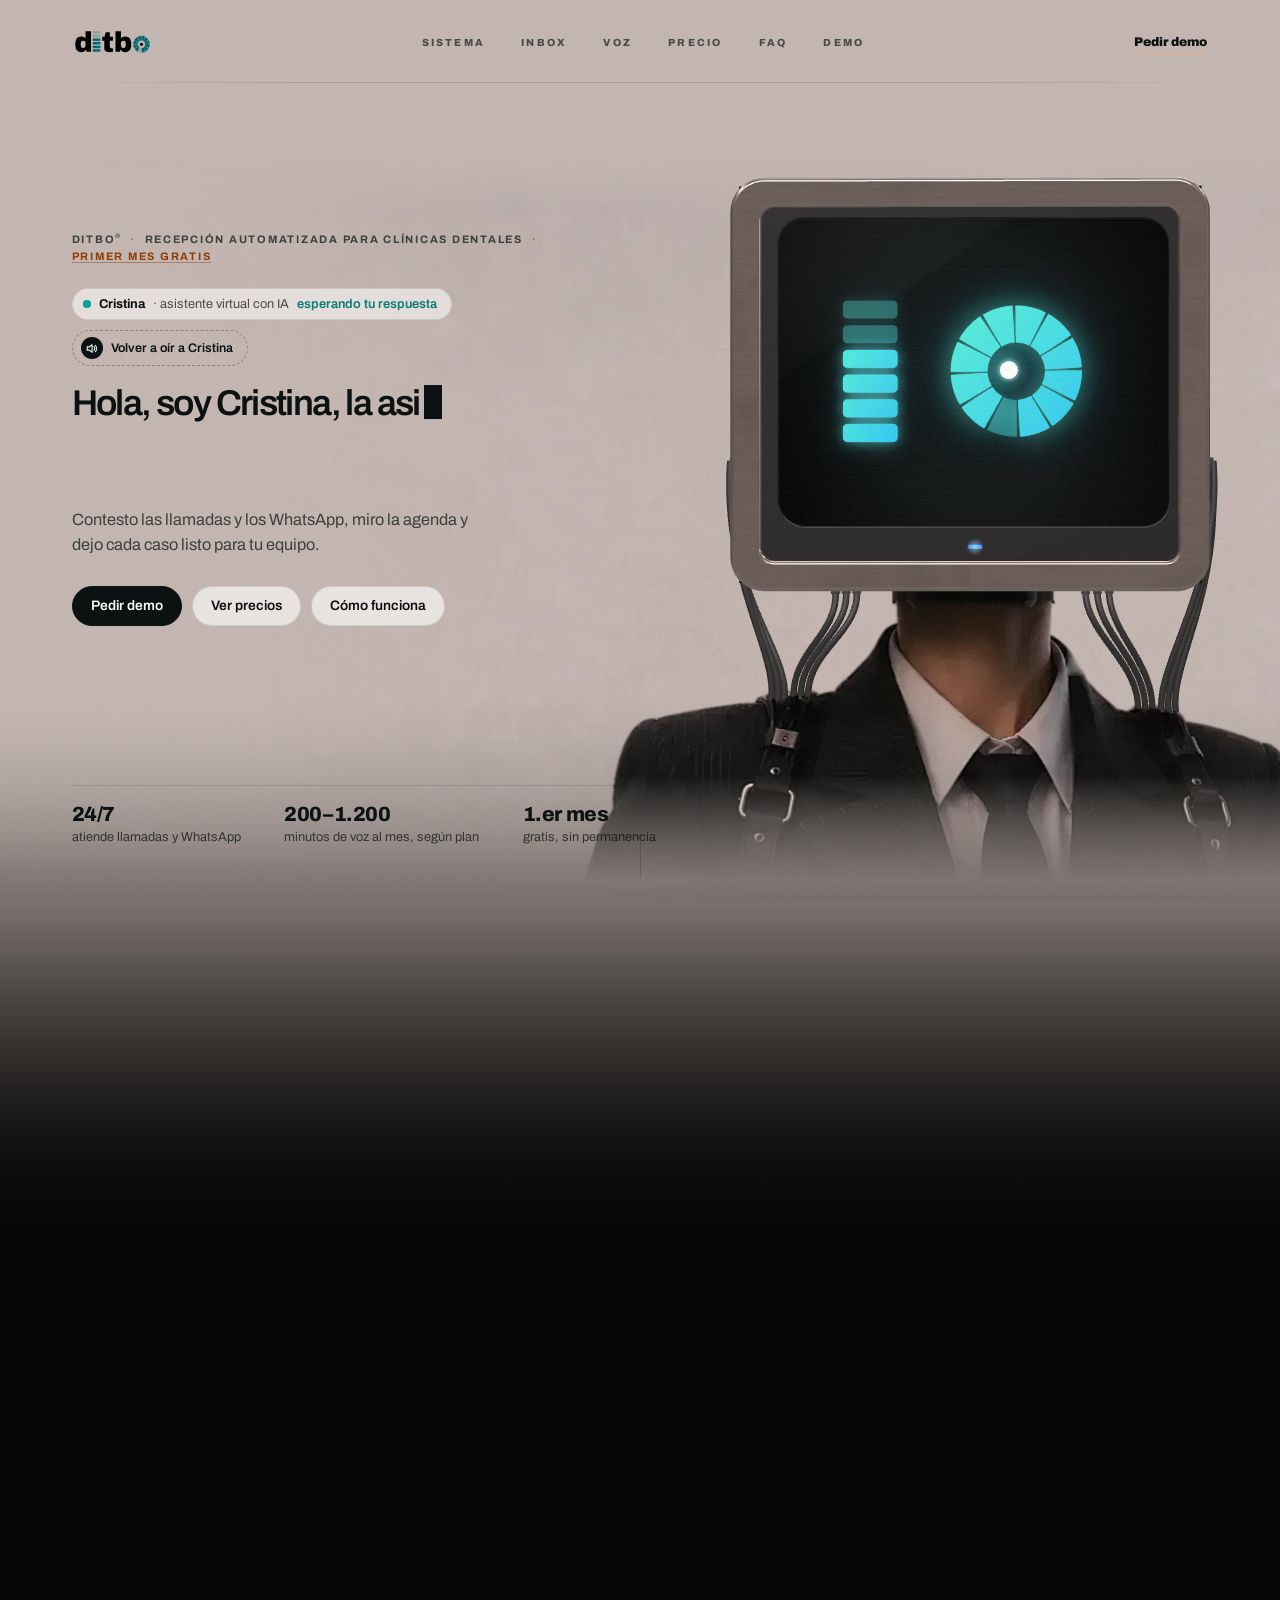
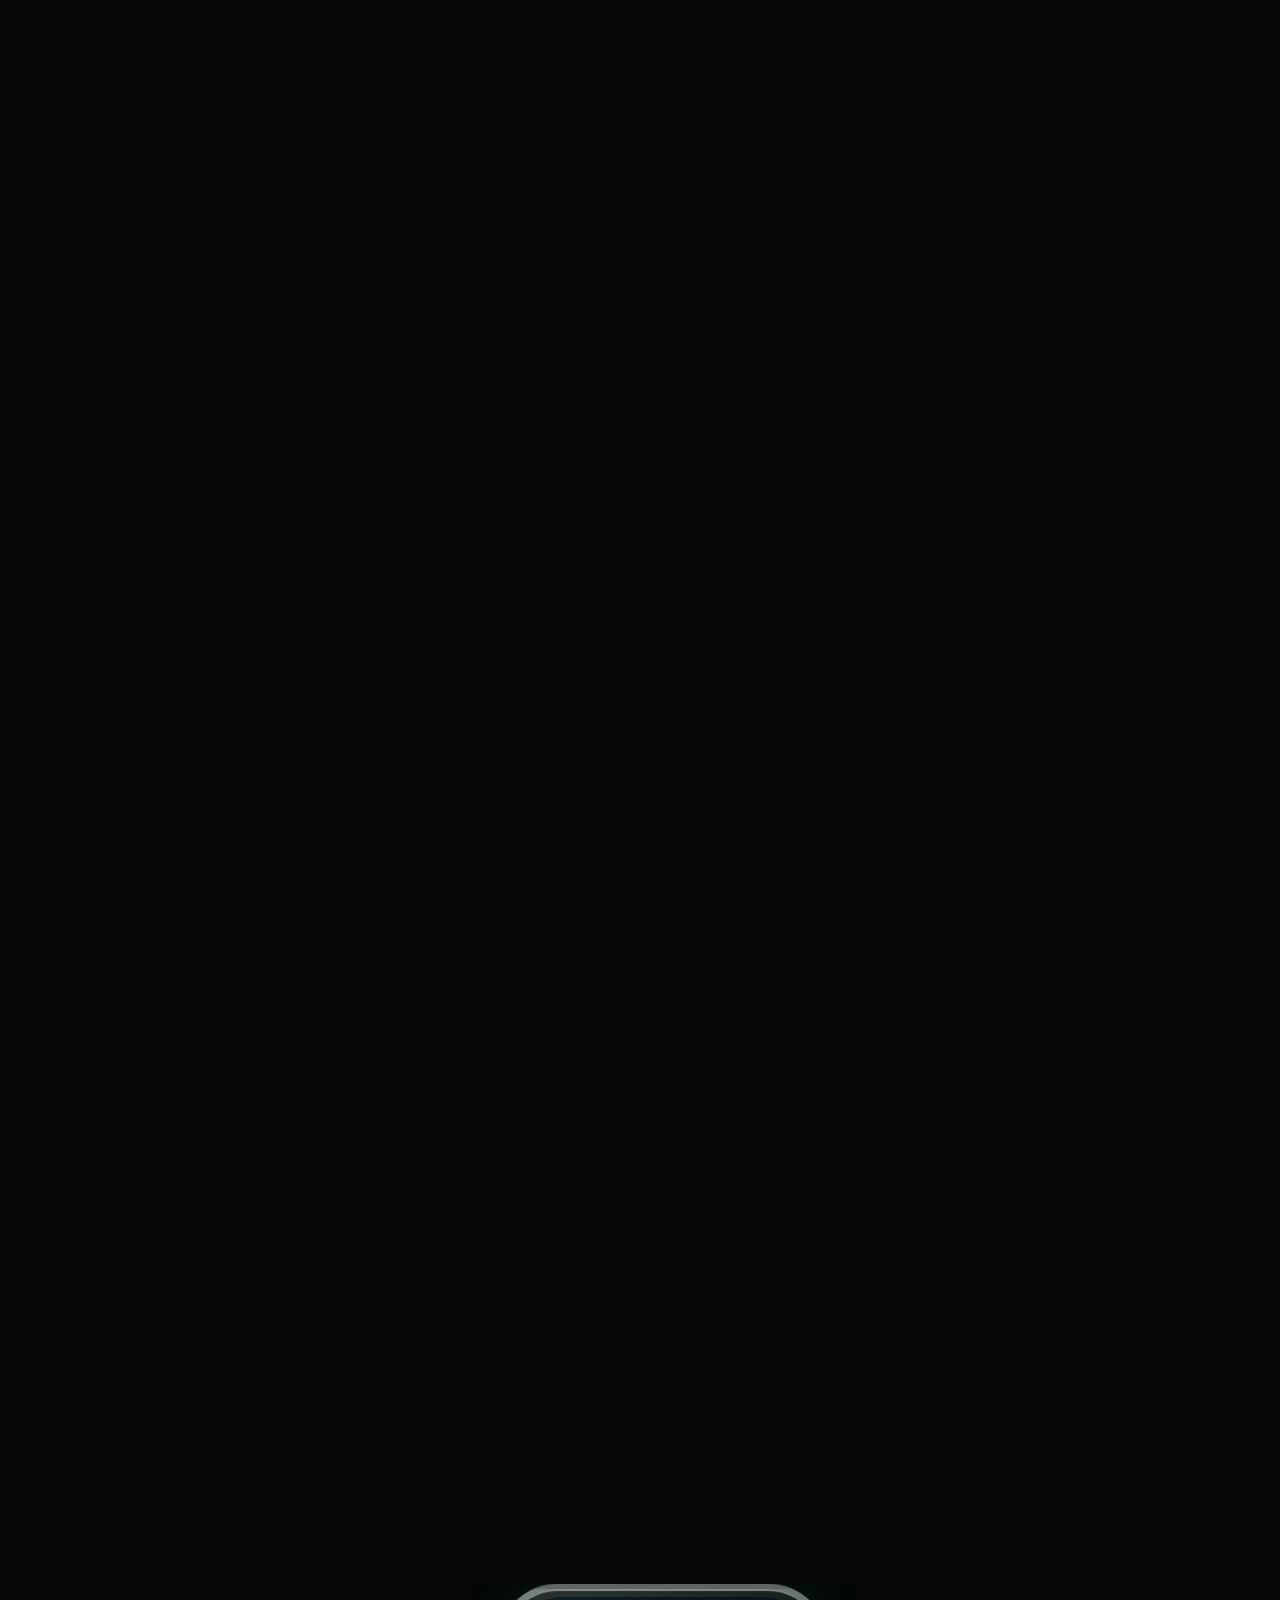
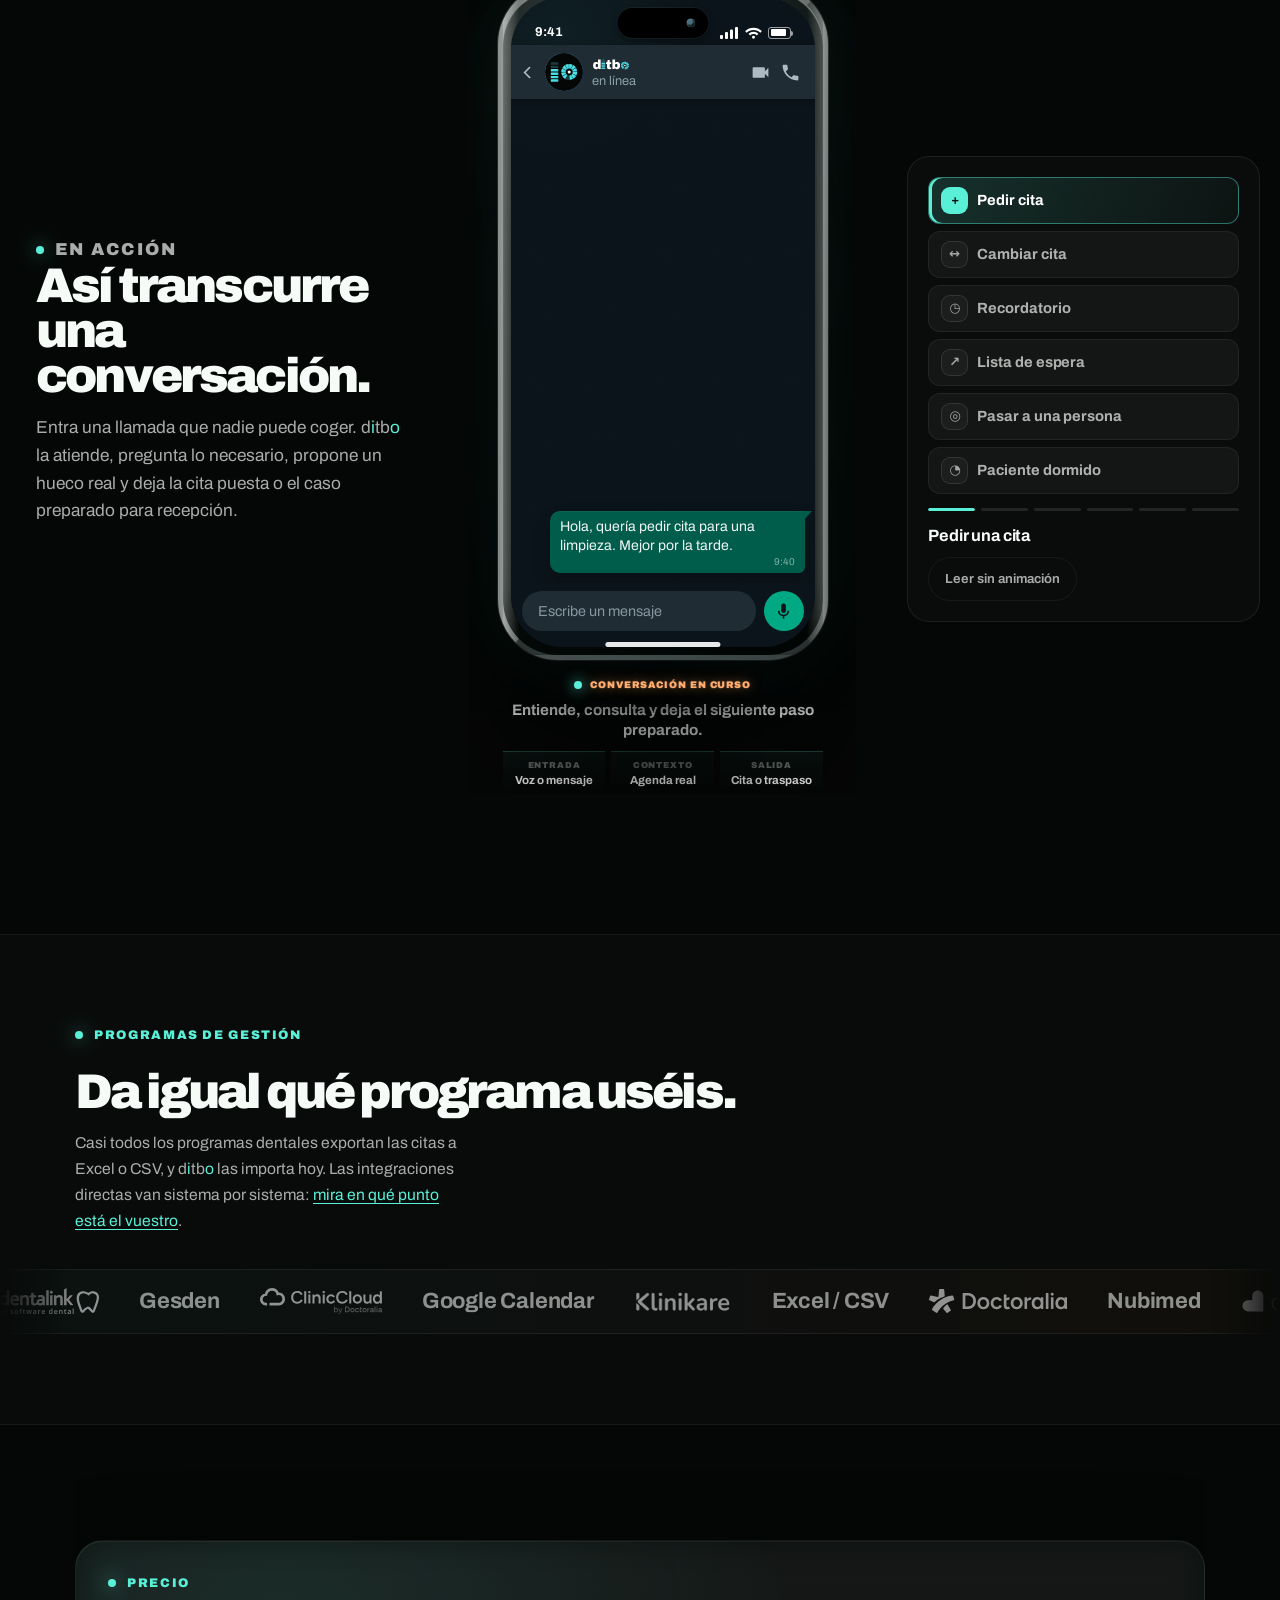
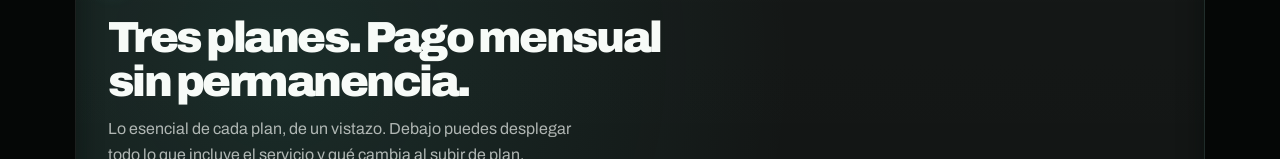
==== commit 22f33c72: "web: Cristina en 3D desde el primer instante y animación a prueba de fallos - La Cristina 3D se desc" ====
--- a/index.html
+++ b/index.html
@@ -5,6 +5,13 @@
   <meta name="viewport" content="width=device-width, initial-scale=1.0, viewport-fit=cover">
   <link rel="preload" href="features/landing/media/hero/cristina.webp" as="image" fetchpriority="high">
   <link rel="preload" href="fonts/archivo-normal-latin.woff2" as="font" type="font/woff2" crossorigin>
+  <!-- Cristina 3D: se descarga durante la pantalla de carga -->
+  <link rel="modulepreload" href="/features/landing/cristina3d.js?v=24">
+  <link rel="modulepreload" href="/features/landing/vendor/three.module.min.js">
+  <link rel="modulepreload" href="/features/landing/vendor/RoomEnvironment.js">
+  <link rel="preload" href="/features/landing/media/hero/cristina-cuerpo3d@2x.webp?v=2" as="image">
+  <link rel="preload" href="/features/landing/media/hero/cristina-pared.webp?v=1" as="image">
+  <link rel="preload" href="/features/landing/media/hero/cristina-prof.png?v=1" as="image">
   <link rel="preload" href="features/landing/landing.js?v=20261126-voz2" as="script" fetchpriority="low">
   <title>Recepcionista con IA para clínicas dentales | ditbo</title>
   <meta name="description" content="ditbo es la recepcionista con IA para clínicas dentales: atiende llamadas 24/7, gestiona la agenda y WhatsApp y pasa a tu equipo lo que lo necesita. 1.er mes gratis.">
@@ -1403,8 +1410,8 @@
     </div>
   </div>
 
-  <script defer src="features/landing/hero.js?v=20261126-3d6"></script>
-  <script defer src="features/landing/preloader.js?v=20261122-pantalla"></script>
+  <script defer src="features/landing/hero.js?v=20261126-3d8"></script>
+  <script defer src="features/landing/preloader.js?v=20261126-3d"></script>
 <script data-goatcounter="https://aitomat.goatcounter.com/count" async src="//gc.zgo.at/count.js"></script>
 </body>
 </html>
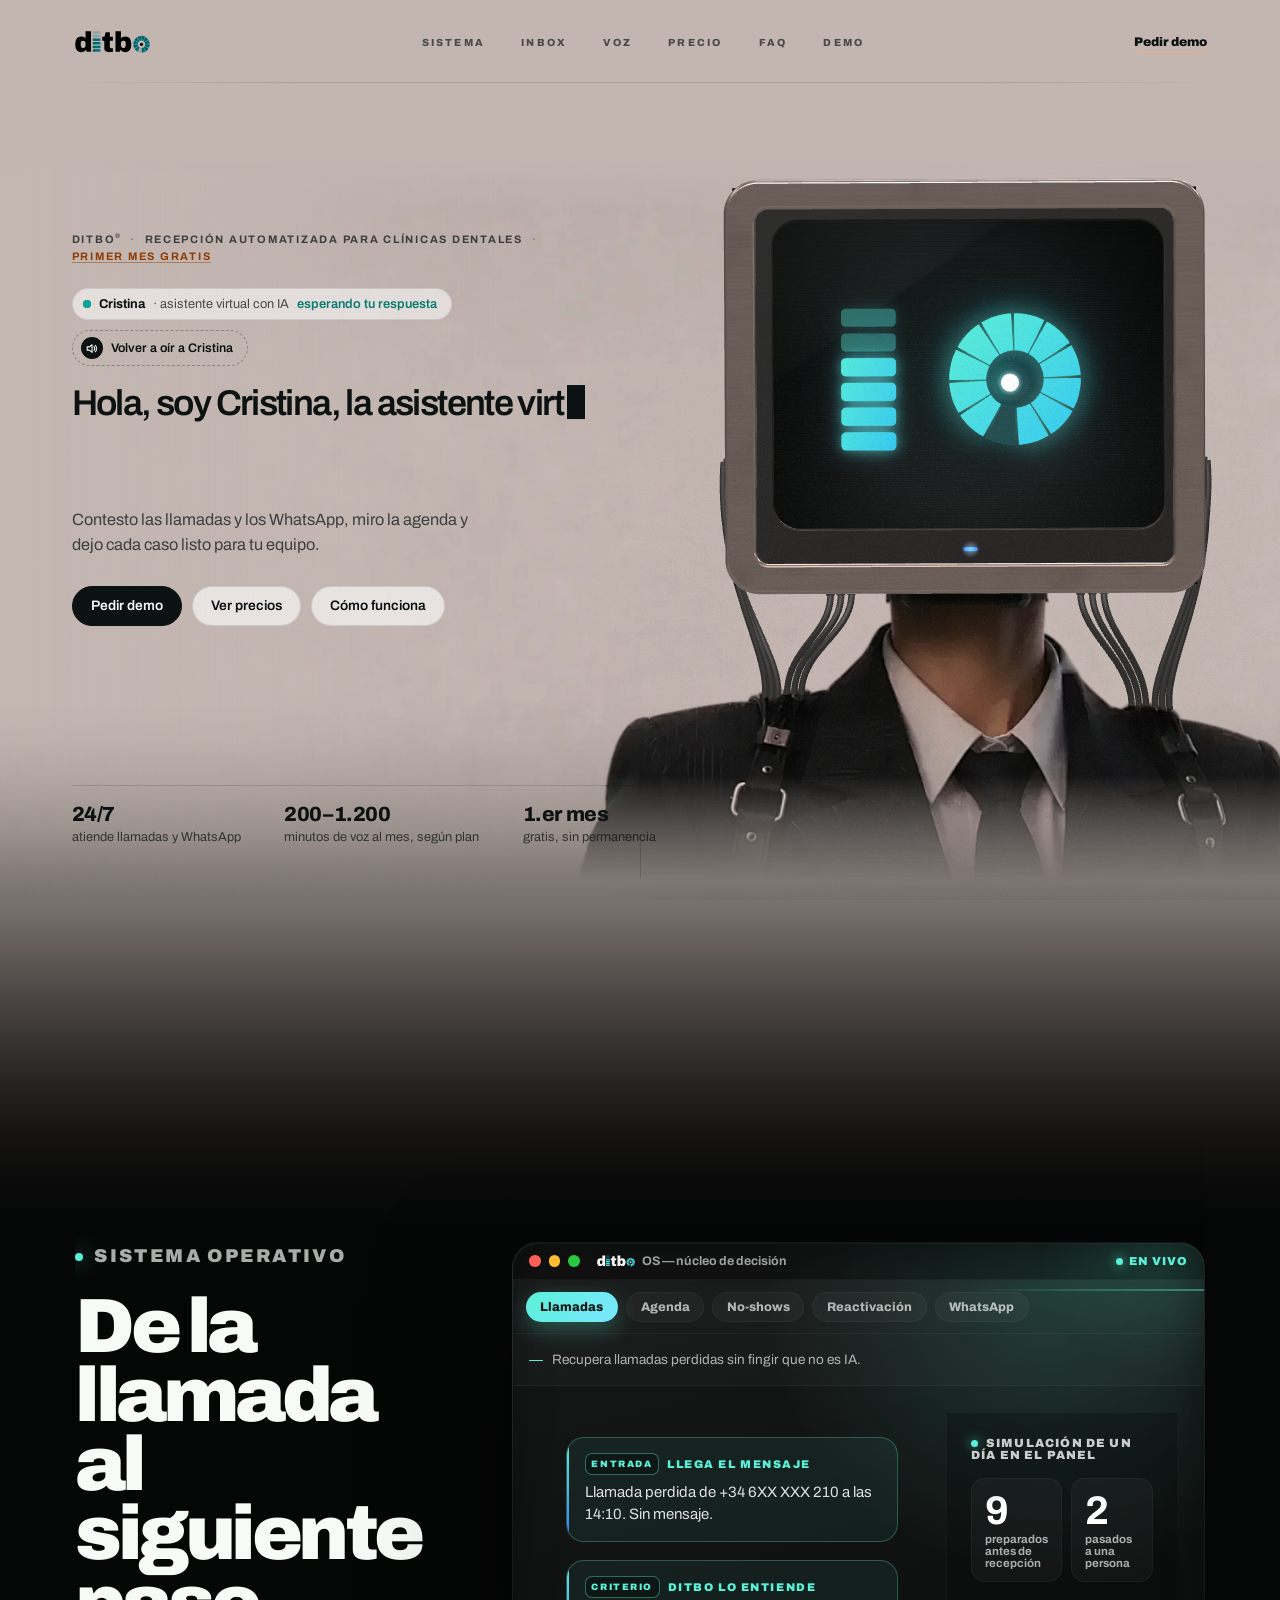
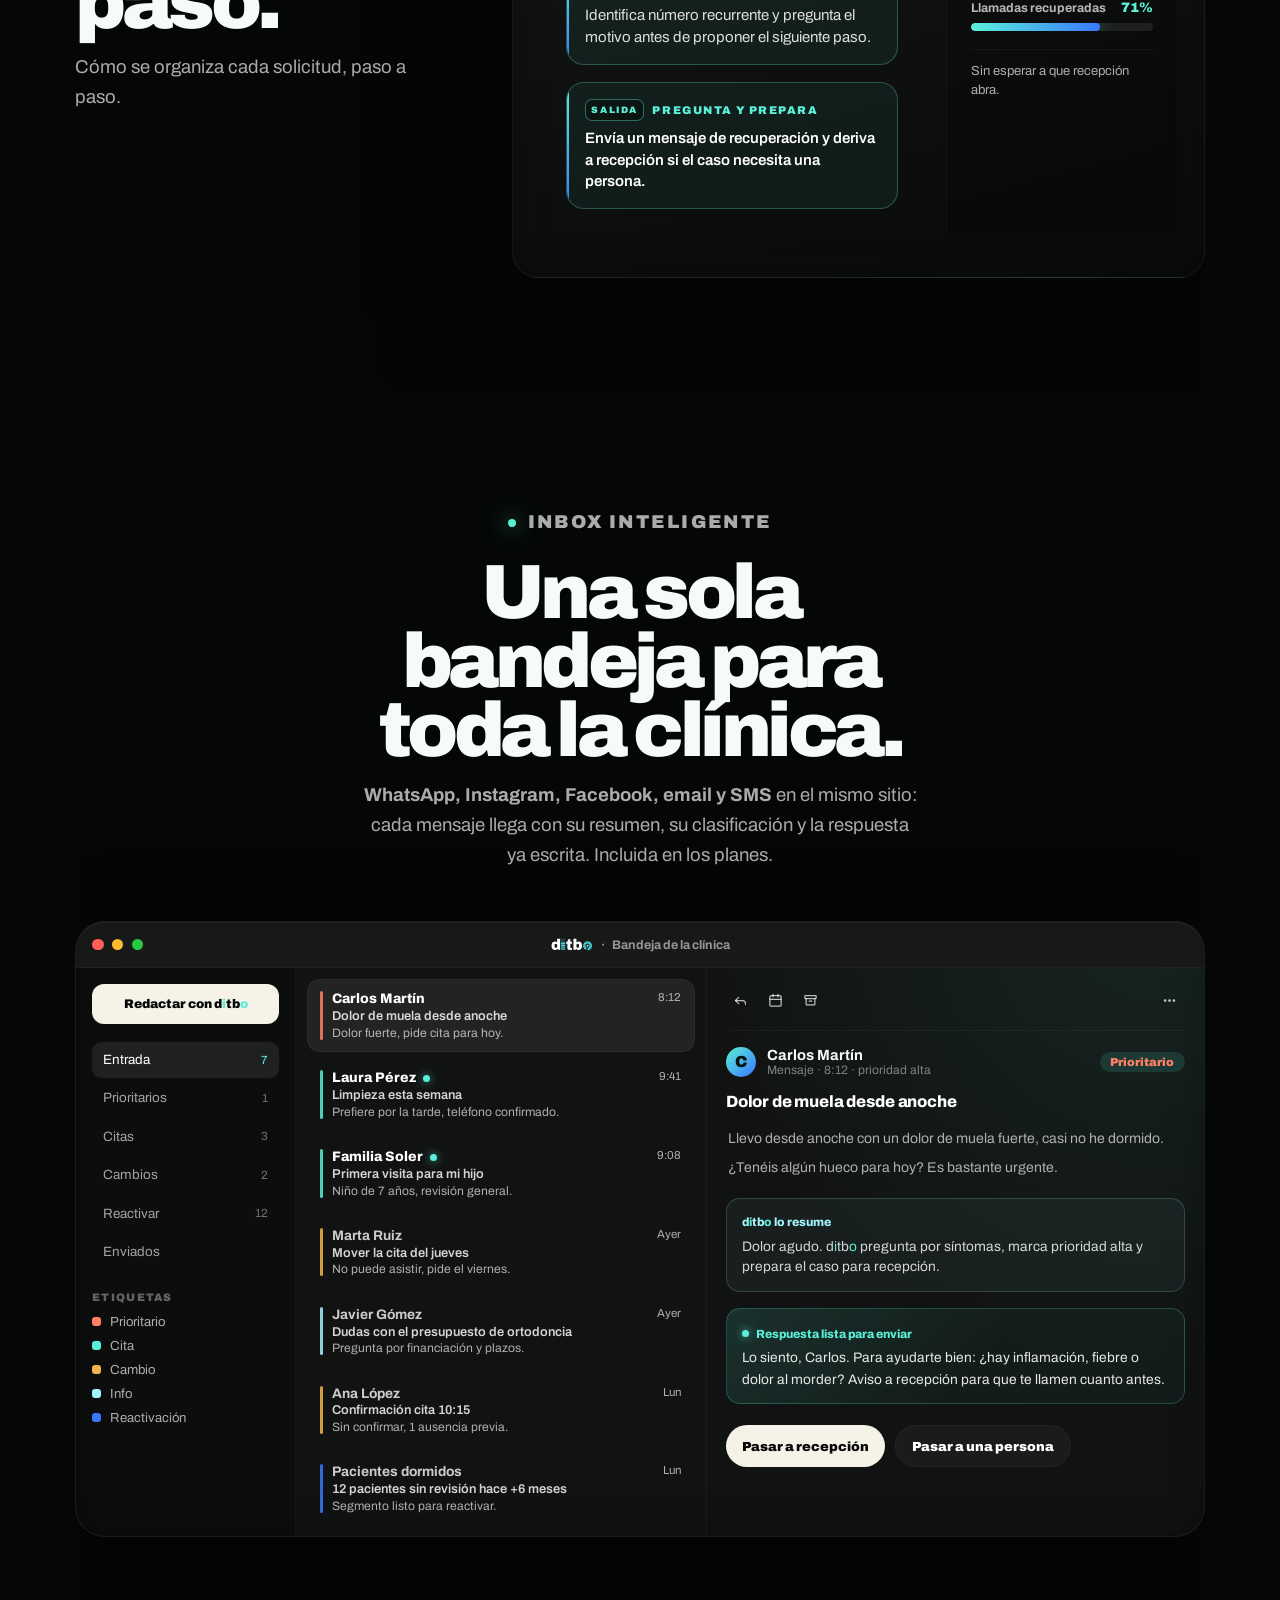
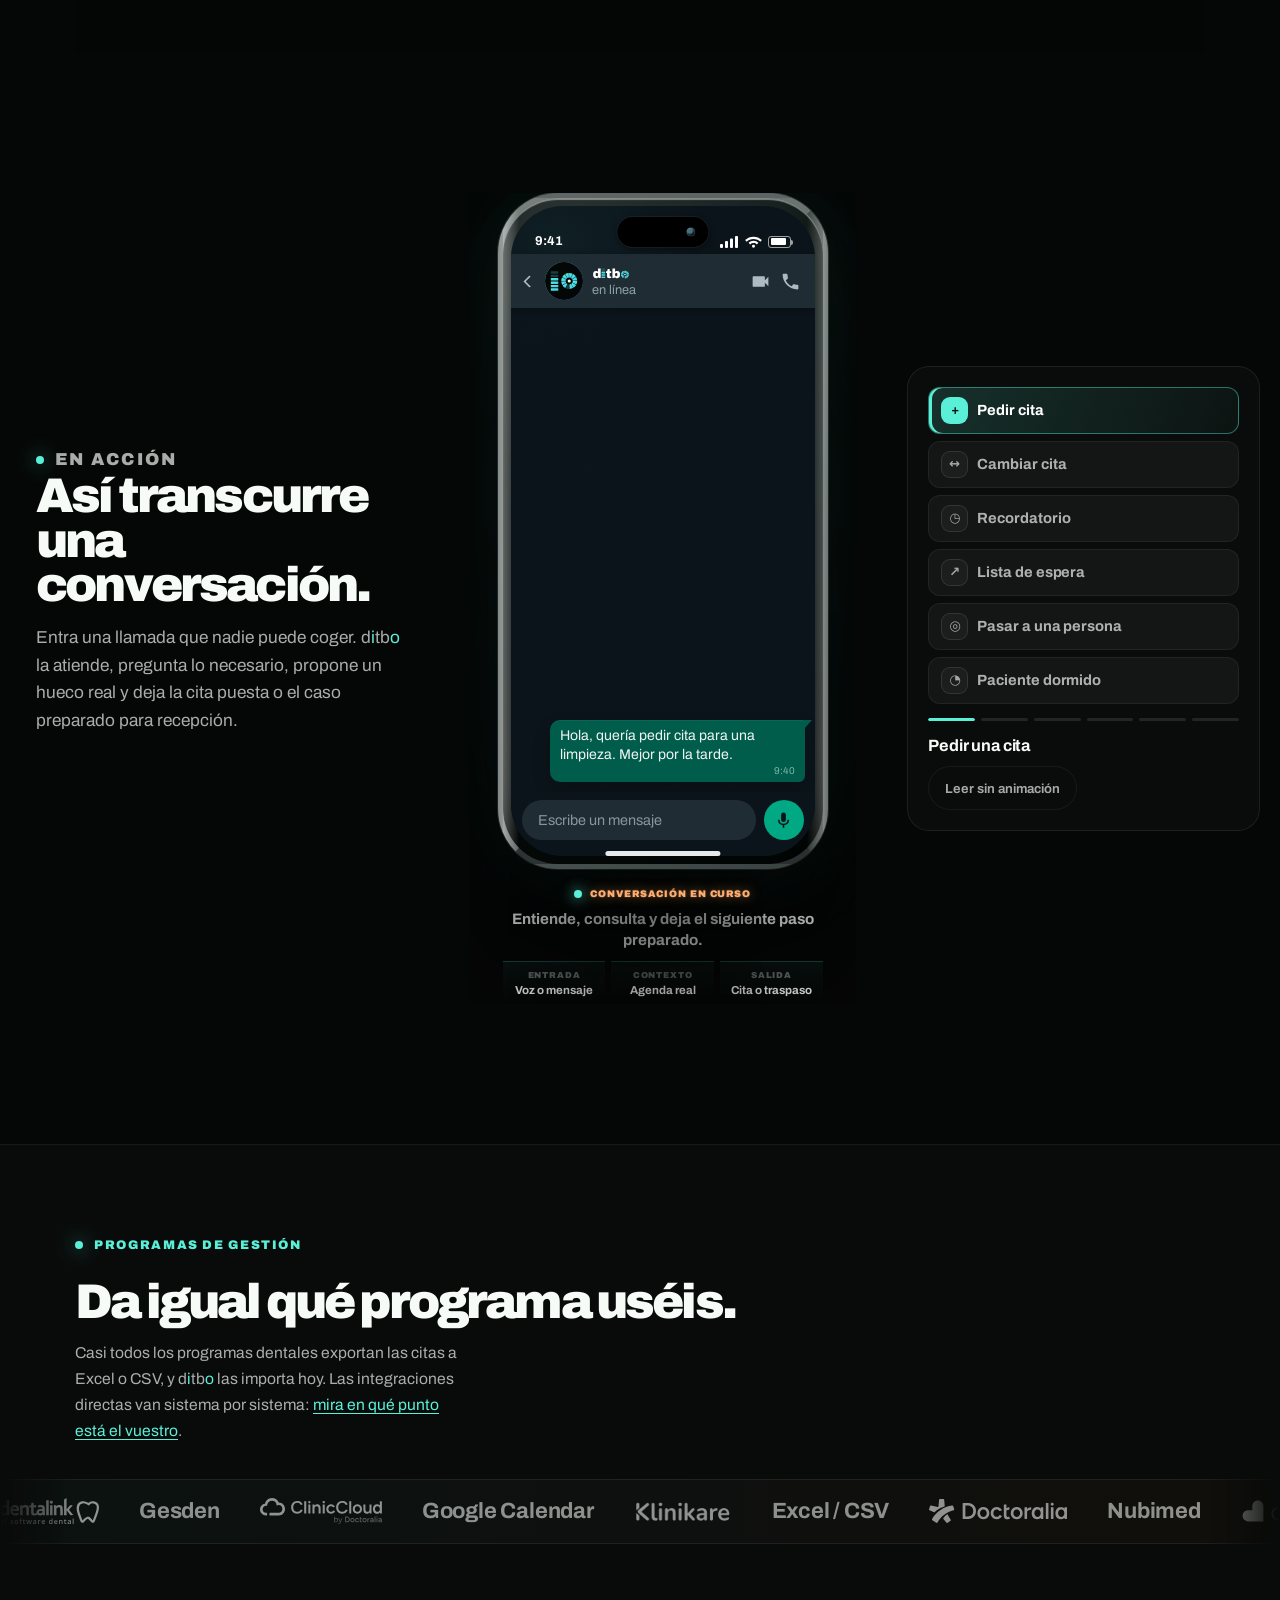
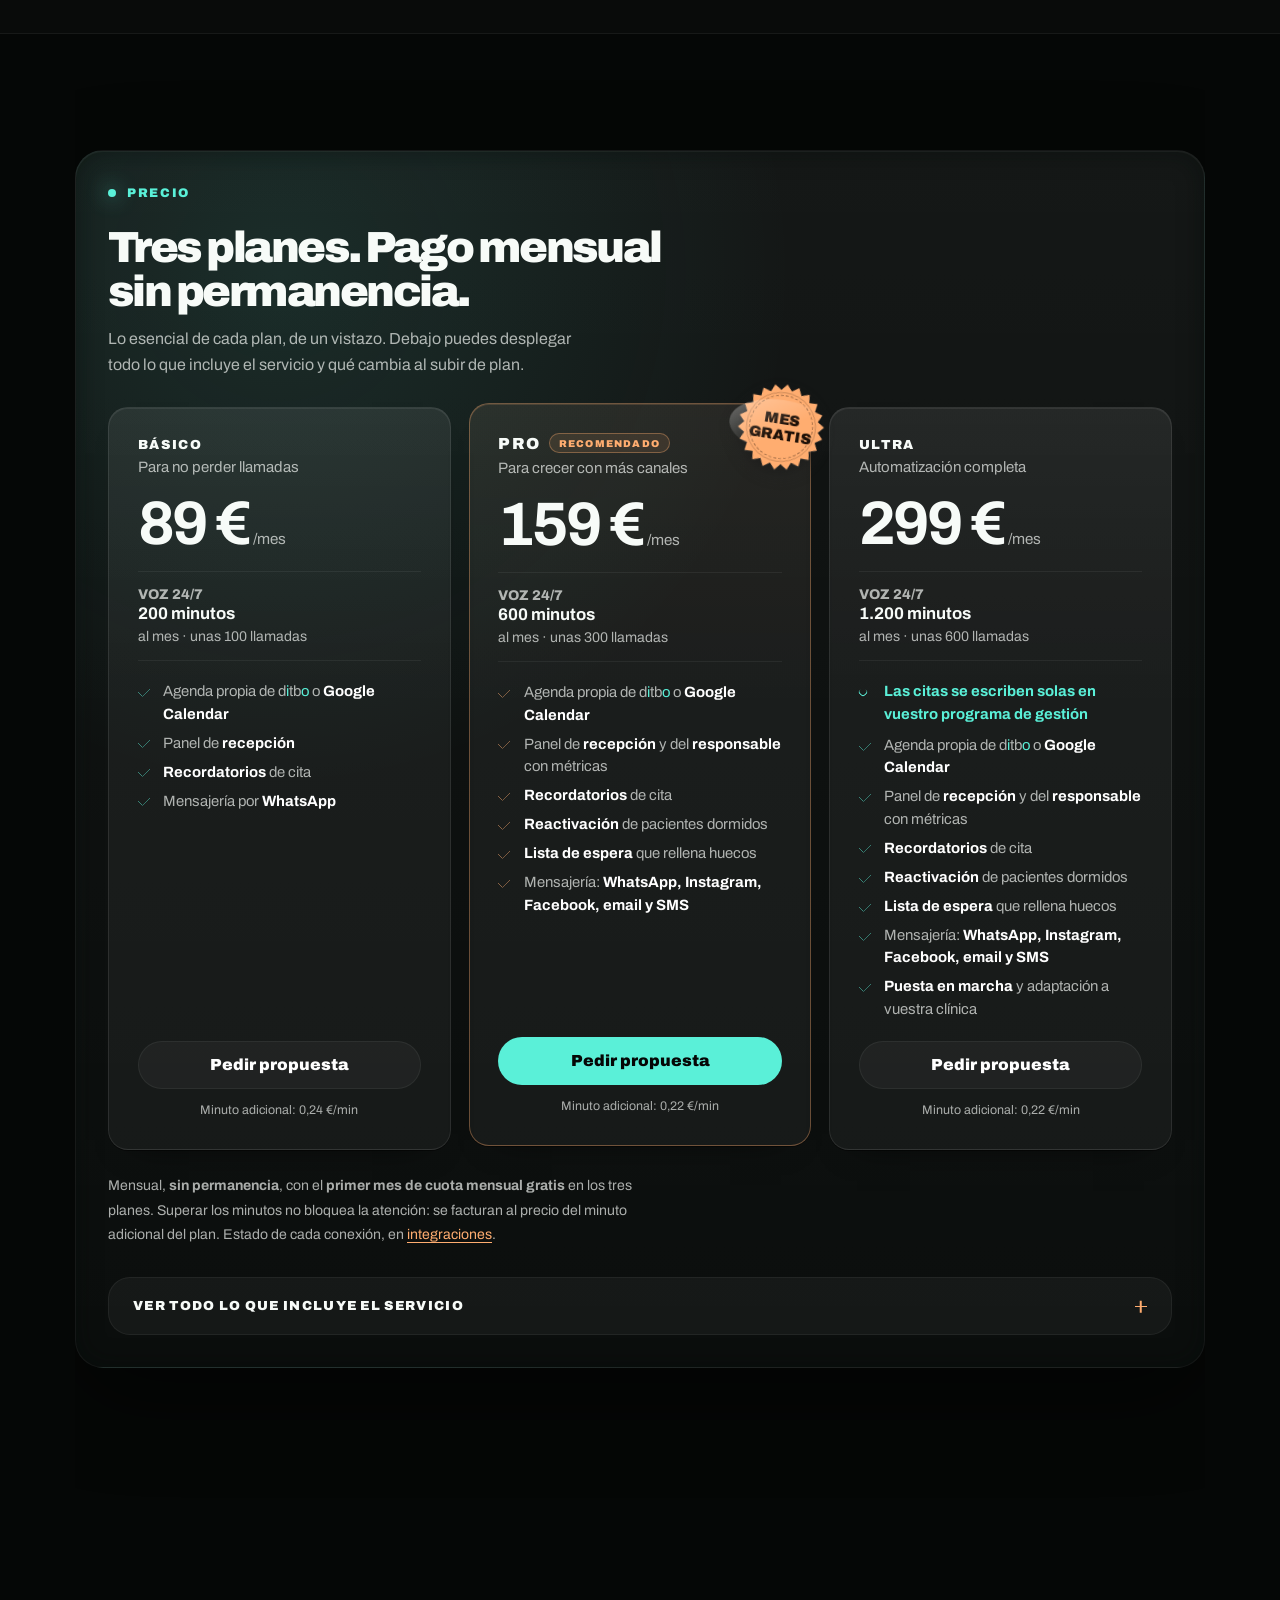
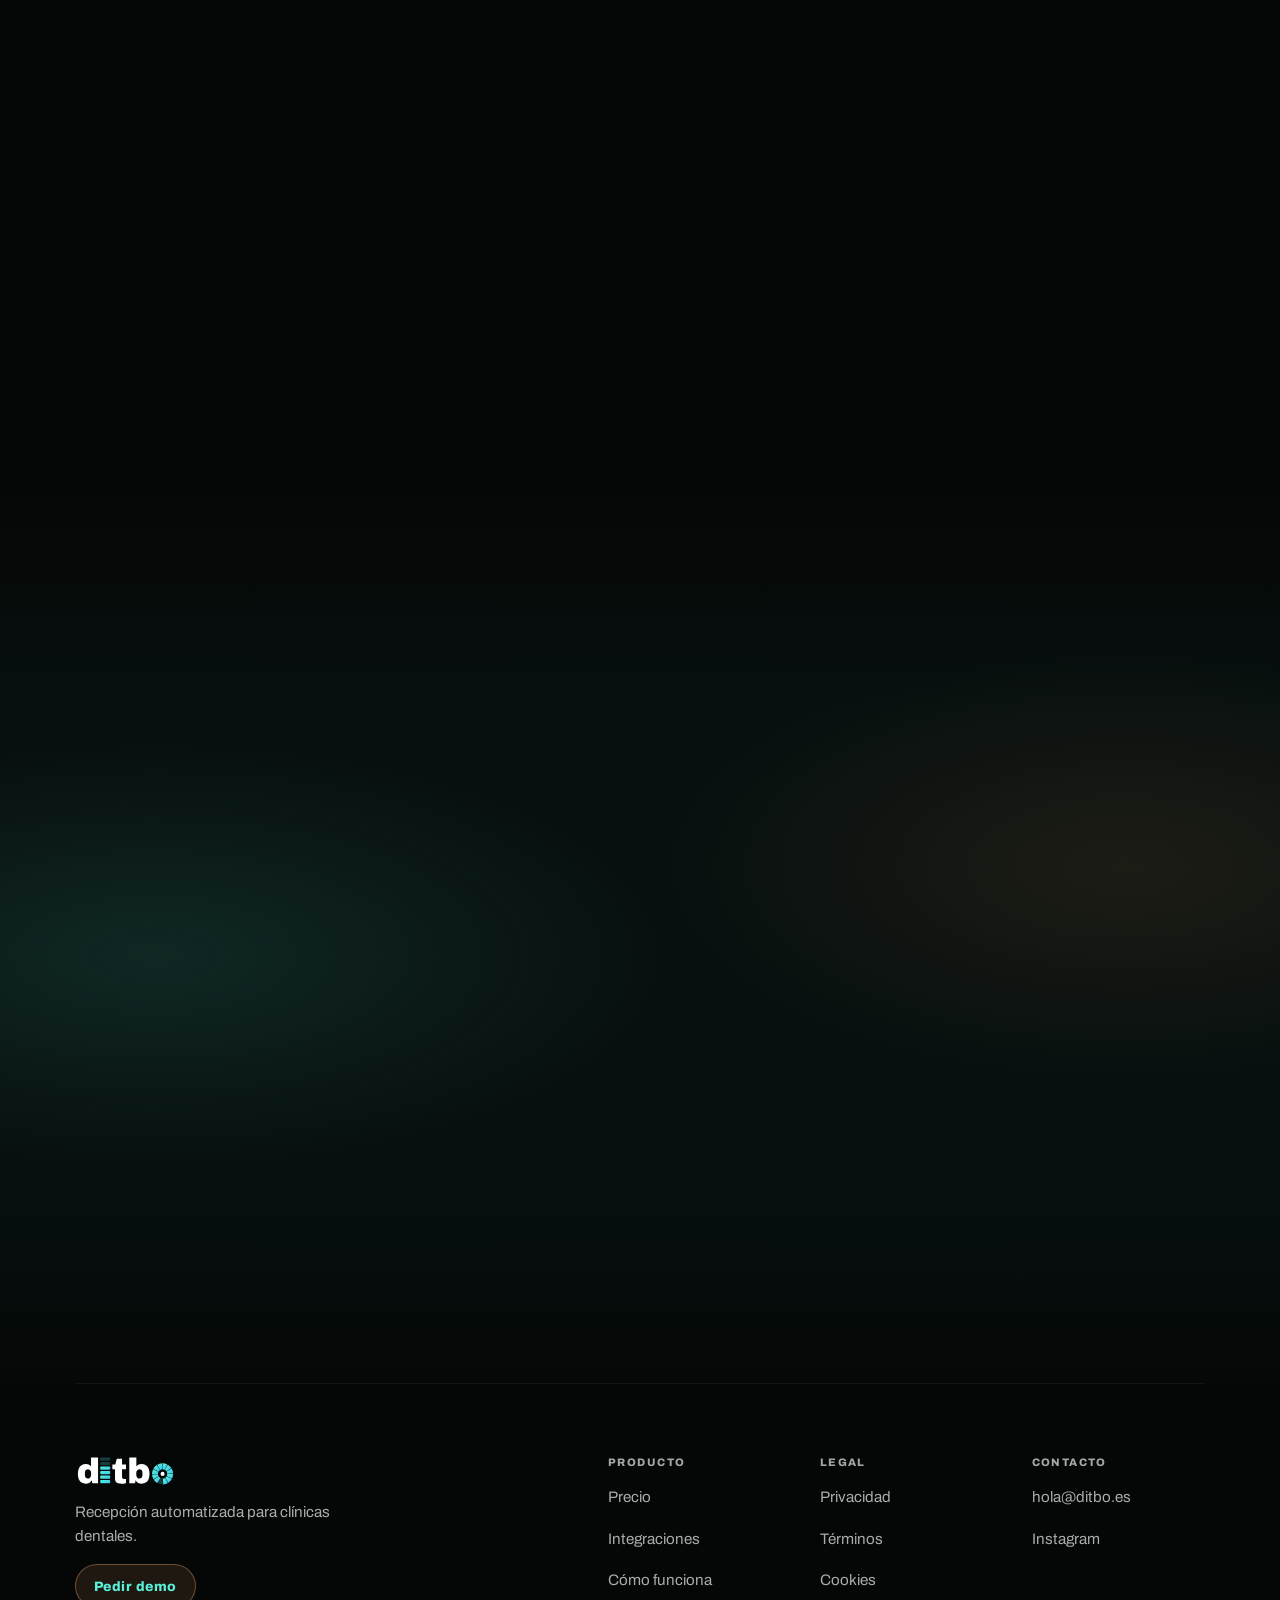
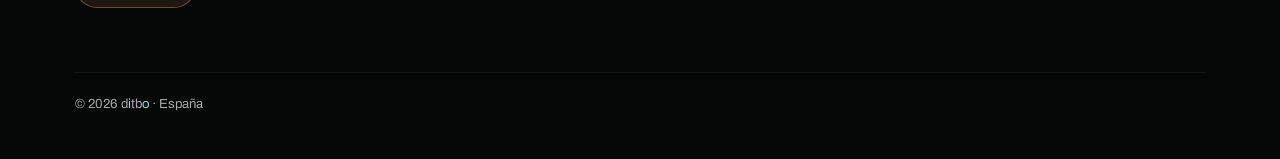
==== commit 4278f5d8: "web: móvil con Cristina centrada, menú legible y sin deslizar, secciones bien encajadas - Móvil: el " ====
--- a/index.html
+++ b/index.html
@@ -12,7 +12,7 @@
   <link rel="preload" href="/features/landing/media/hero/cristina-cuerpo3d@2x.webp?v=2" as="image">
   <link rel="preload" href="/features/landing/media/hero/cristina-pared.webp?v=1" as="image">
   <link rel="preload" href="/features/landing/media/hero/cristina-prof.png?v=1" as="image">
-  <link rel="preload" href="features/landing/landing.js?v=20261126-voz2" as="script" fetchpriority="low">
+  <link rel="preload" href="features/landing/landing.js?v=20261126-menu" as="script" fetchpriority="low">
   <title>Recepcionista con IA para clínicas dentales | ditbo</title>
   <meta name="description" content="ditbo es la recepcionista con IA para clínicas dentales: atiende llamadas 24/7, gestiona la agenda y WhatsApp y pasa a tu equipo lo que lo necesita. 1.er mes gratis.">
   <meta name="theme-color" content="#050706">
@@ -477,11 +477,15 @@
     #inicio.ix .ix-cue i{background:var(--ink)}
 
     /* Navegación sobre la portada clara: el mismo logo, invertido a tinta */
-    body[data-nav-mode="hero"] .site-nav .brand-wordmark{filter:invert(1) hue-rotate(180deg) saturate(1.4)}
+    body[data-nav-mode="hero"] .site-nav:not(.menu-open) .brand-wordmark{filter:invert(1) hue-rotate(180deg) saturate(1.4)}
     .site-nav .brand-wordmark{transition:filter .45s ease}
-    body[data-nav-mode="hero"] .site-nav .nav-links a{color:rgba(11,18,17,.66)}
-    body[data-nav-mode="hero"] .site-nav .nav-links a:hover{color:#0b1211}
-    body[data-nav-mode="hero"] .site-nav .nav-cta{color:#0b1211}
+    body[data-nav-mode="hero"] .site-nav:not(.menu-open) .nav-links a{color:rgba(11,18,17,.66)}
+    body[data-nav-mode="hero"] .site-nav:not(.menu-open) .nav-links a:hover{color:#0b1211}
+    body[data-nav-mode="hero"] .site-nav:not(.menu-open) .nav-cta{color:#0b1211}
+    /* Menú abierto (panel oscuro): logo, enlaces y botón en claro, también sobre la portada */
+    .site-nav.menu-open .nav-links a{color:rgba(247,251,248,.88)}
+    .site-nav.menu-open .nav-links a:hover,.site-nav.menu-open .nav-links a:focus-visible{color:#5af0d8}
+    .site-nav.menu-open .nav-cta{color:#f7fbf8}
     body[data-nav-mode="hero"] .site-nav::before{background:linear-gradient(90deg,rgba(11,18,17,0),rgba(11,18,17,.14) 20%,rgba(11,18,17,.14) 80%,rgba(11,18,17,0))}
     body[data-nav-mode="hero"] .site-nav:not(.menu-open) .nav-toggle{border-color:rgba(11,18,17,.2)}
     body[data-nav-mode="hero"] .site-nav:not(.menu-open) .nav-toggle-bar{background:#0b1211}
@@ -516,7 +520,8 @@
     @media (max-width:760px){
       #inicio.hero.ix{display:flex;flex-direction:column;height:auto;min-height:100svh;padding-bottom:40px}
       .ix-photo{order:1;position:relative;inset:auto;flex:none;width:100%;aspect-ratio:1.15;margin-top:68px}
-      .ix-photo-in{top:0;bottom:auto;right:2%;height:100%}
+      /* Cristina centrada: el centro del televisor (x 75,3 % de la foto) cae en el centro de la pantalla */
+      .ix-photo-in{top:0;bottom:auto;right:auto;left:50%;height:100%;transform:translateX(-75.3%)}
       .ix-photo-in::after{background:linear-gradient(180deg,rgba(195,182,177,0) 72%,#c3b6b1 100%)}
       #inicio.ix .ix-copy{order:2;position:relative;left:auto;right:auto;top:auto;bottom:auto;transform:none;width:auto;margin:-8px 20px 0}
       #inicio.ix .ix-eyebrow{font-size:.6rem;margin-bottom:14px}
@@ -1410,8 +1415,8 @@
     </div>
   </div>
 
-  <script defer src="features/landing/hero.js?v=20261126-3d8"></script>
-  <script defer src="features/landing/preloader.js?v=20261126-3d"></script>
+  <script defer src="features/landing/hero.js?v=20261126-3d9"></script>
+  <script defer src="features/landing/preloader.js?v=20261126-menu"></script>
 <script data-goatcounter="https://aitomat.goatcounter.com/count" async src="//gc.zgo.at/count.js"></script>
 </body>
 </html>
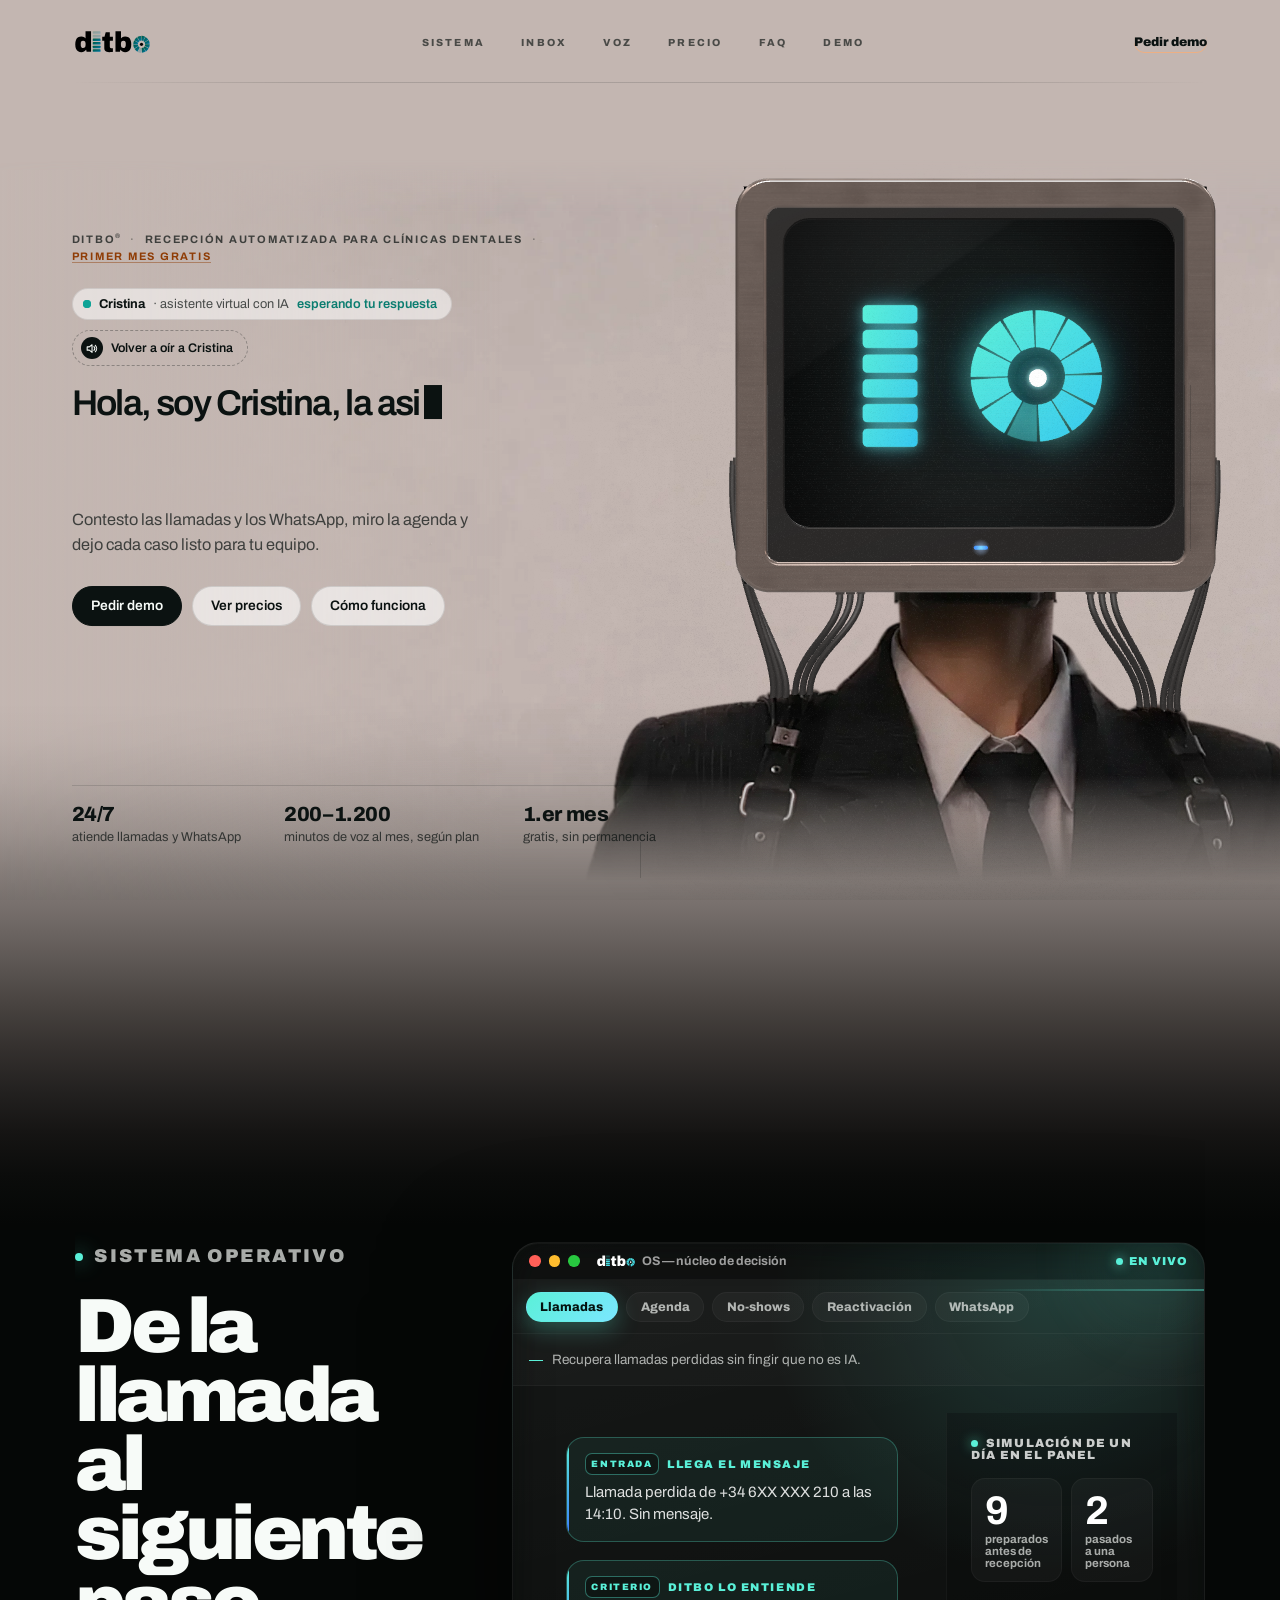
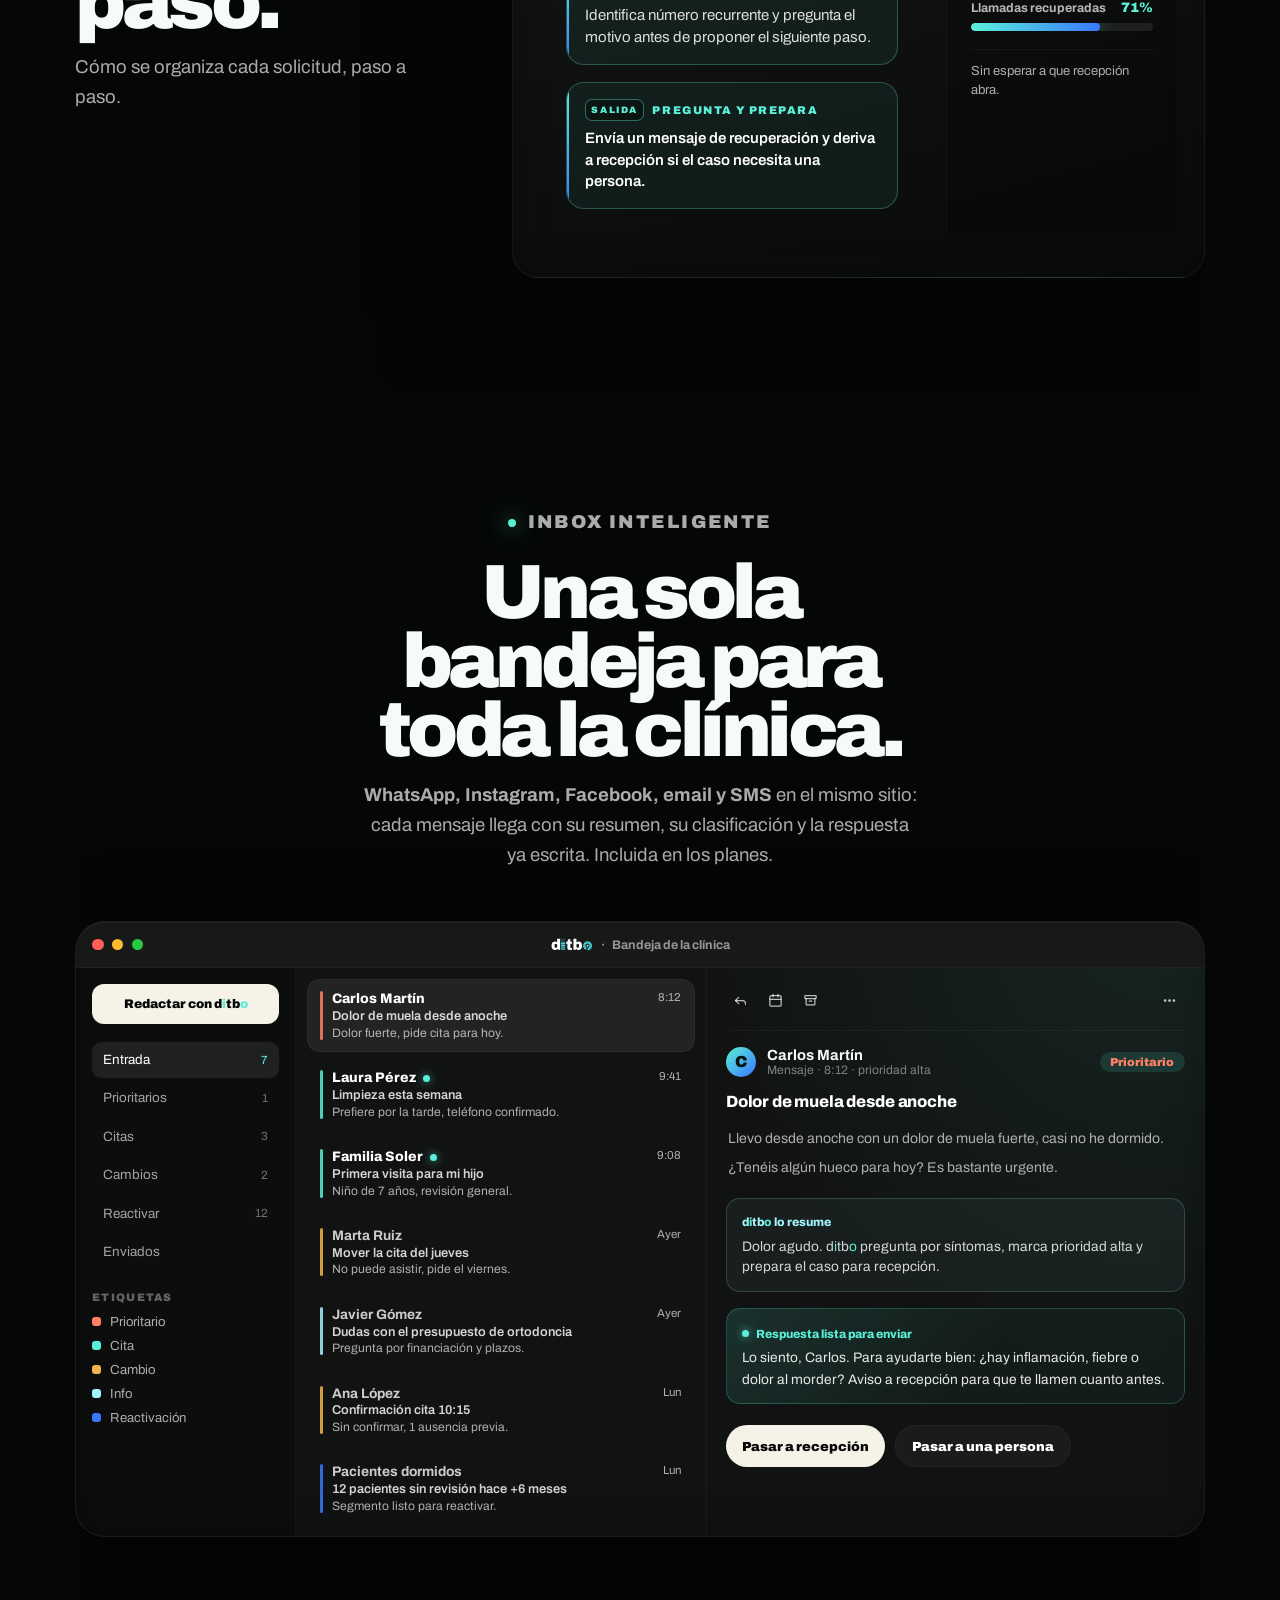
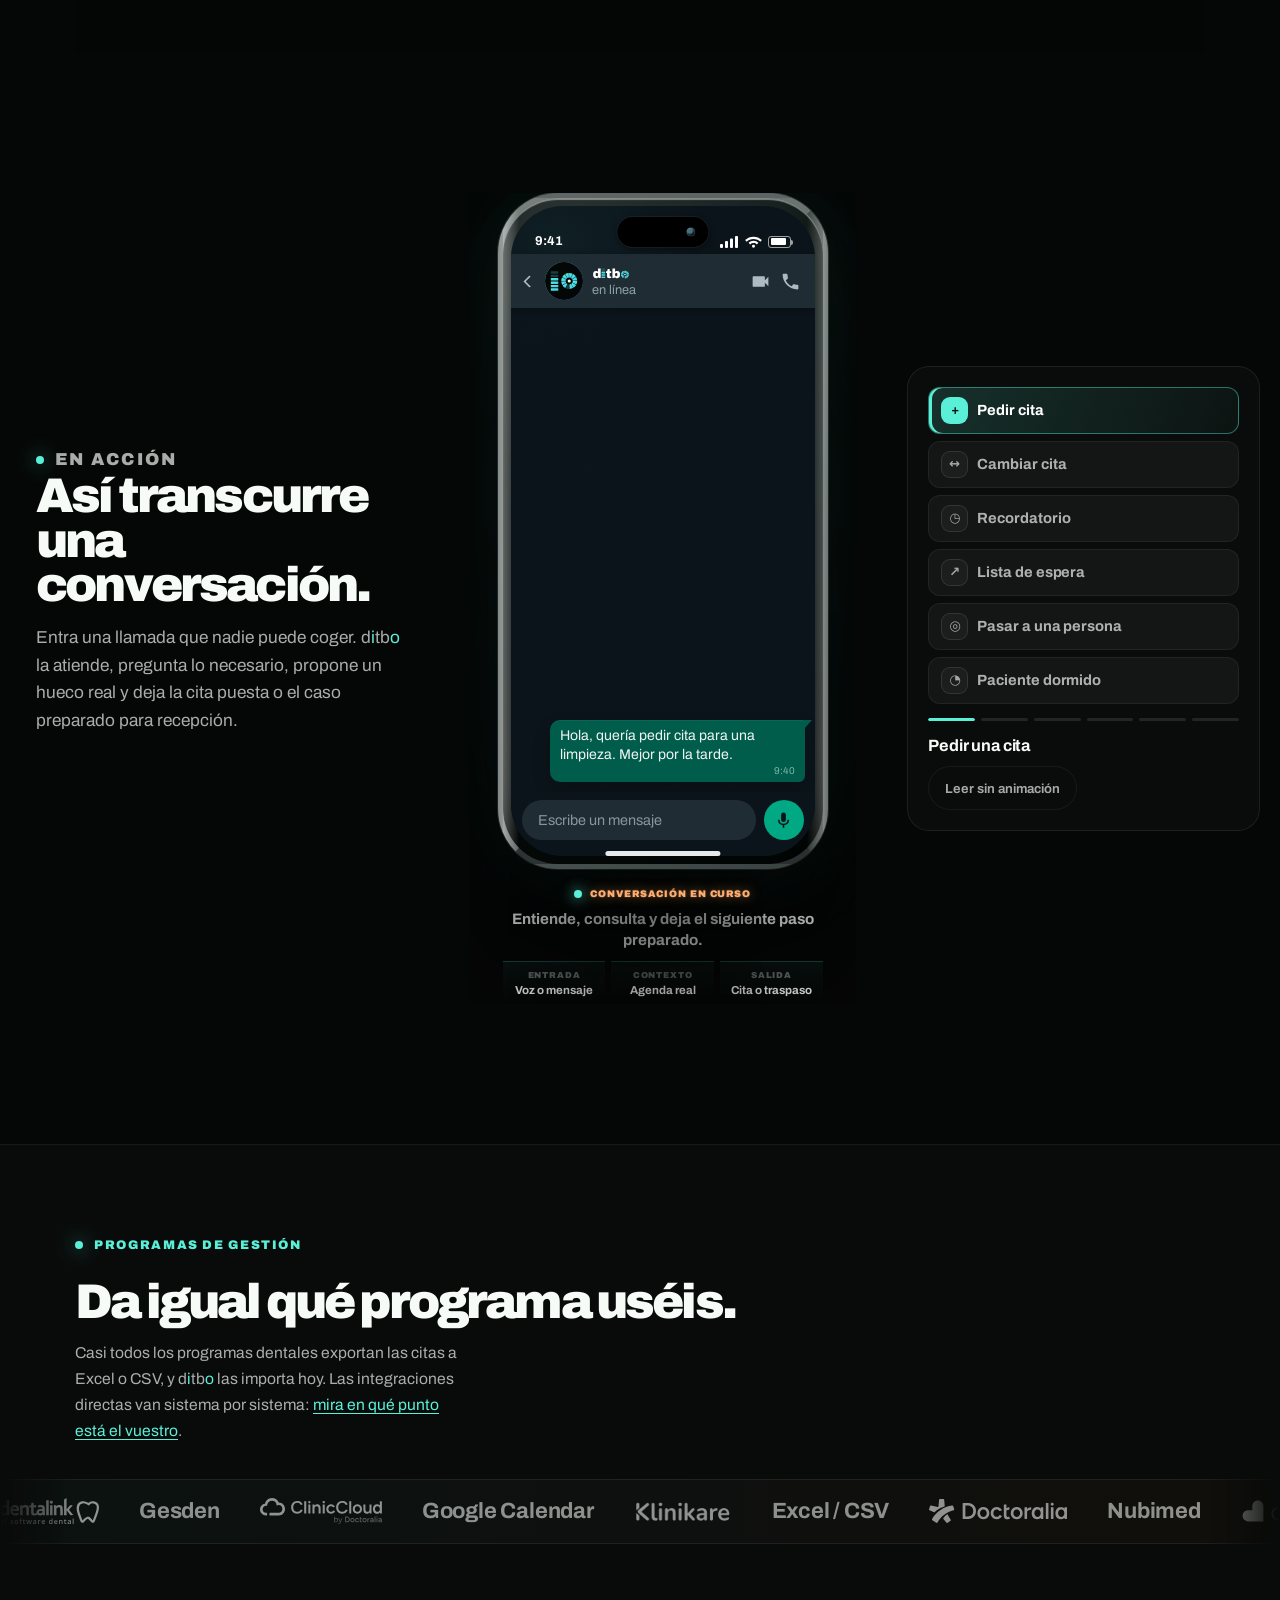
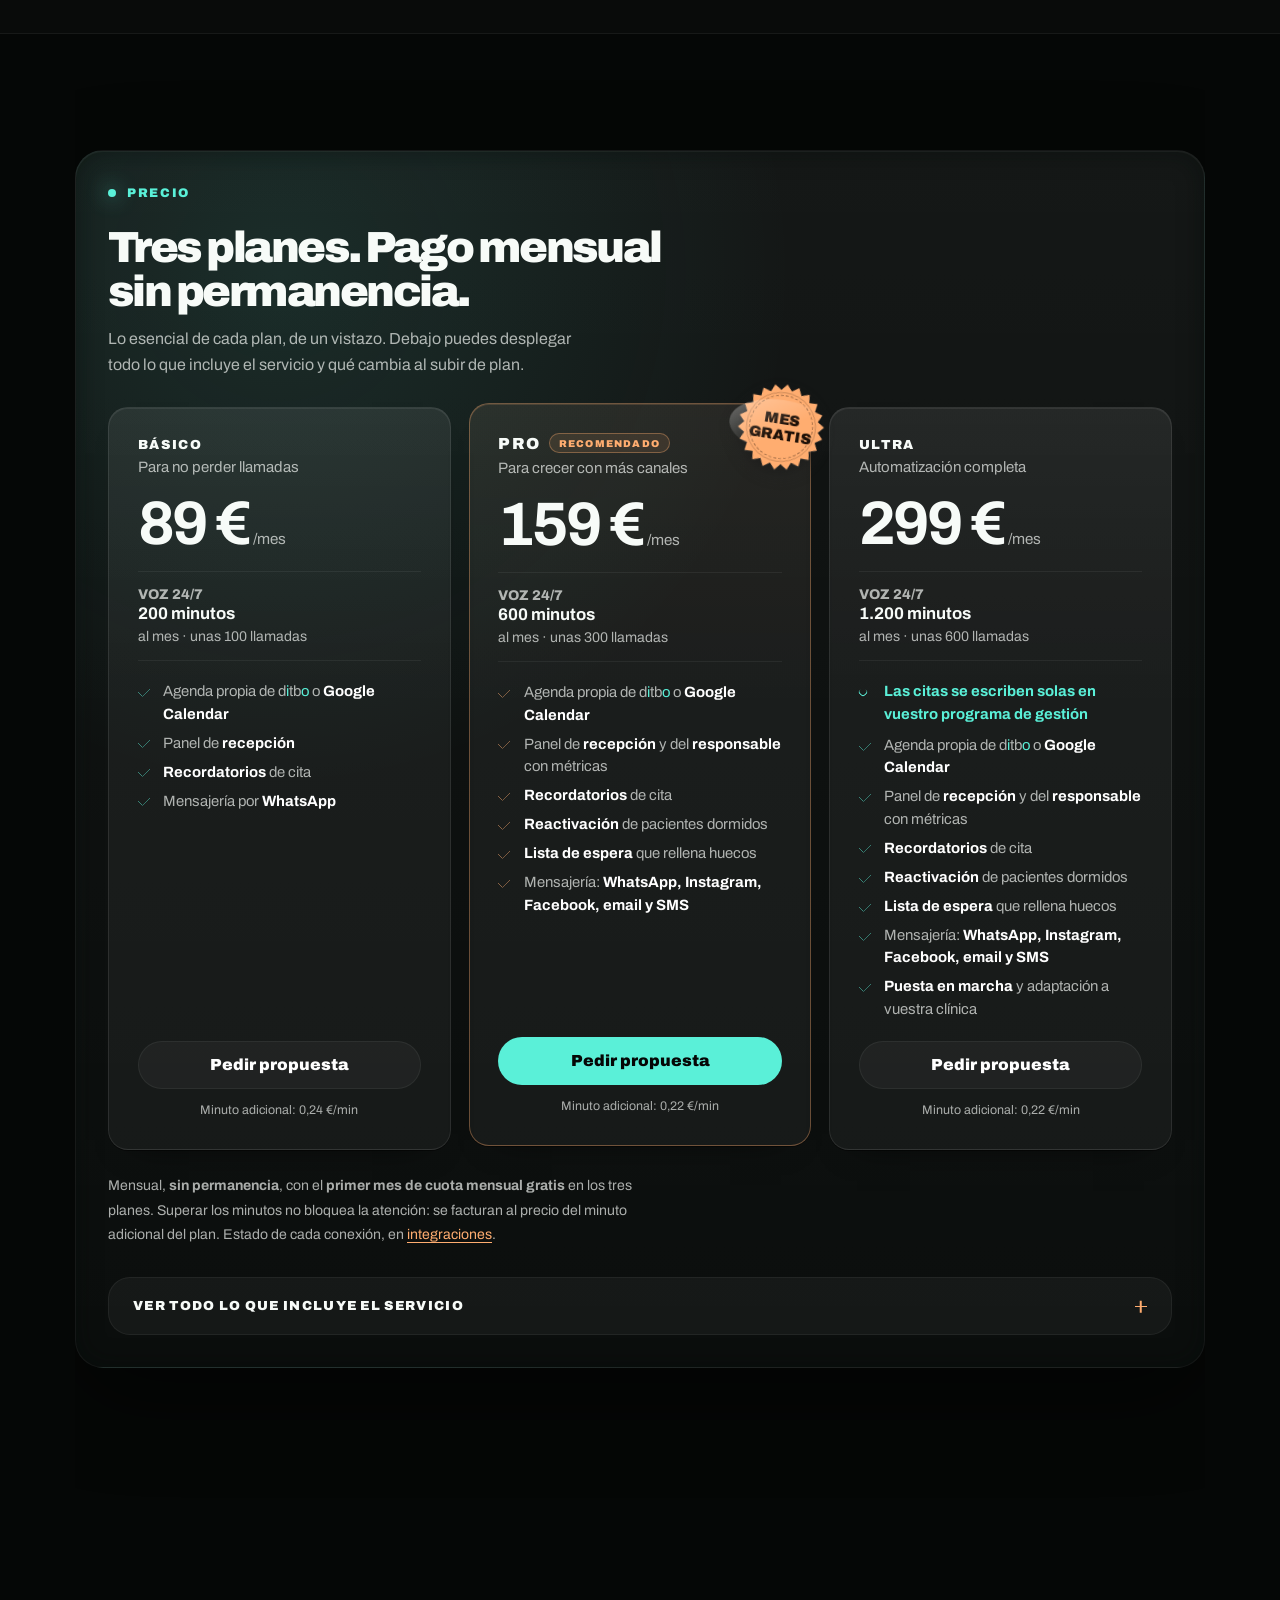
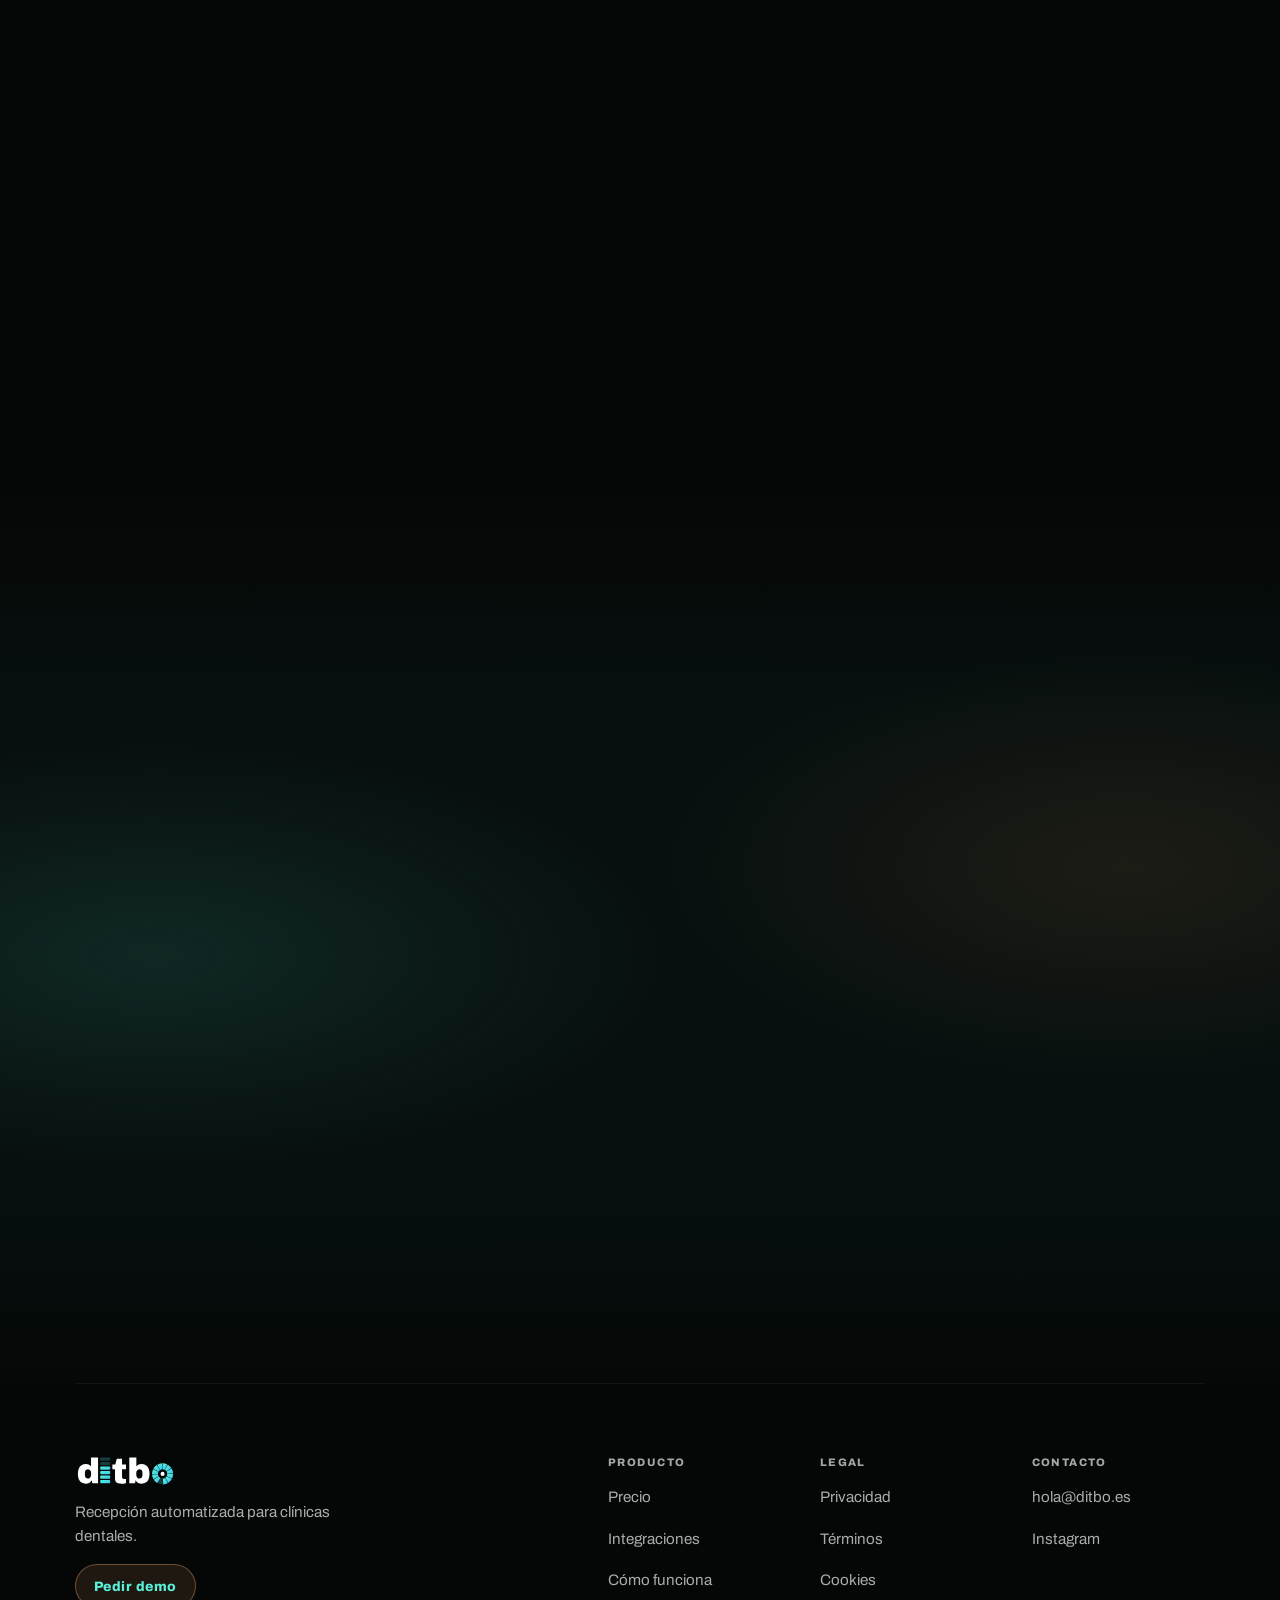
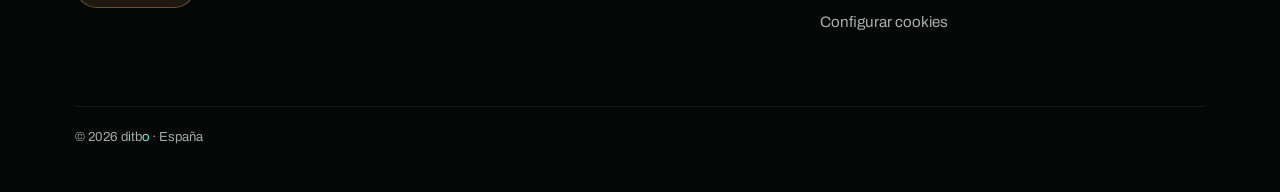
==== commit 50a55e23: "web: píxel de Meta con consentimiento (listo, falta el ID) - js/consent-pixel.js: aviso de cookies p" ====
--- a/index.html
+++ b/index.html
@@ -12,7 +12,7 @@
   <link rel="preload" href="/features/landing/media/hero/cristina-cuerpo3d@2x.webp?v=2" as="image">
   <link rel="preload" href="/features/landing/media/hero/cristina-pared.webp?v=1" as="image">
   <link rel="preload" href="/features/landing/media/hero/cristina-prof.png?v=1" as="image">
-  <link rel="preload" href="features/landing/landing.js?v=20261126-menu" as="script" fetchpriority="low">
+  <link rel="preload" href="features/landing/landing.js?v=20261126-pixel" as="script" fetchpriority="low">
   <title>Recepcionista con IA para clínicas dentales | ditbo</title>
   <meta name="description" content="ditbo es la recepcionista con IA para clínicas dentales: atiende llamadas 24/7, gestiona la agenda y WhatsApp y pasa a tu equipo lo que lo necesita. 1.er mes gratis.">
   <meta name="theme-color" content="#050706">
@@ -1335,6 +1335,7 @@
         <a href="legal/privacidad.html">Privacidad</a>
         <a href="legal/terminos.html">T&eacute;rminos</a>
         <a href="legal/cookies.html">Cookies</a>
+        <a href="legal/cookies.html" data-cookies>Configurar cookies</a>
       </div>
       <div>
         <p class="footer-titulo">Contacto</p>
@@ -1416,7 +1417,8 @@
   </div>
 
   <script defer src="features/landing/hero.js?v=20261126-3d9"></script>
-  <script defer src="features/landing/preloader.js?v=20261126-menu"></script>
+  <script defer src="features/landing/preloader.js?v=20261126-pixel"></script>
 <script data-goatcounter="https://aitomat.goatcounter.com/count" async src="//gc.zgo.at/count.js"></script>
+<script defer src="/js/consent-pixel.js?v=1"></script>
 </body>
 </html>
